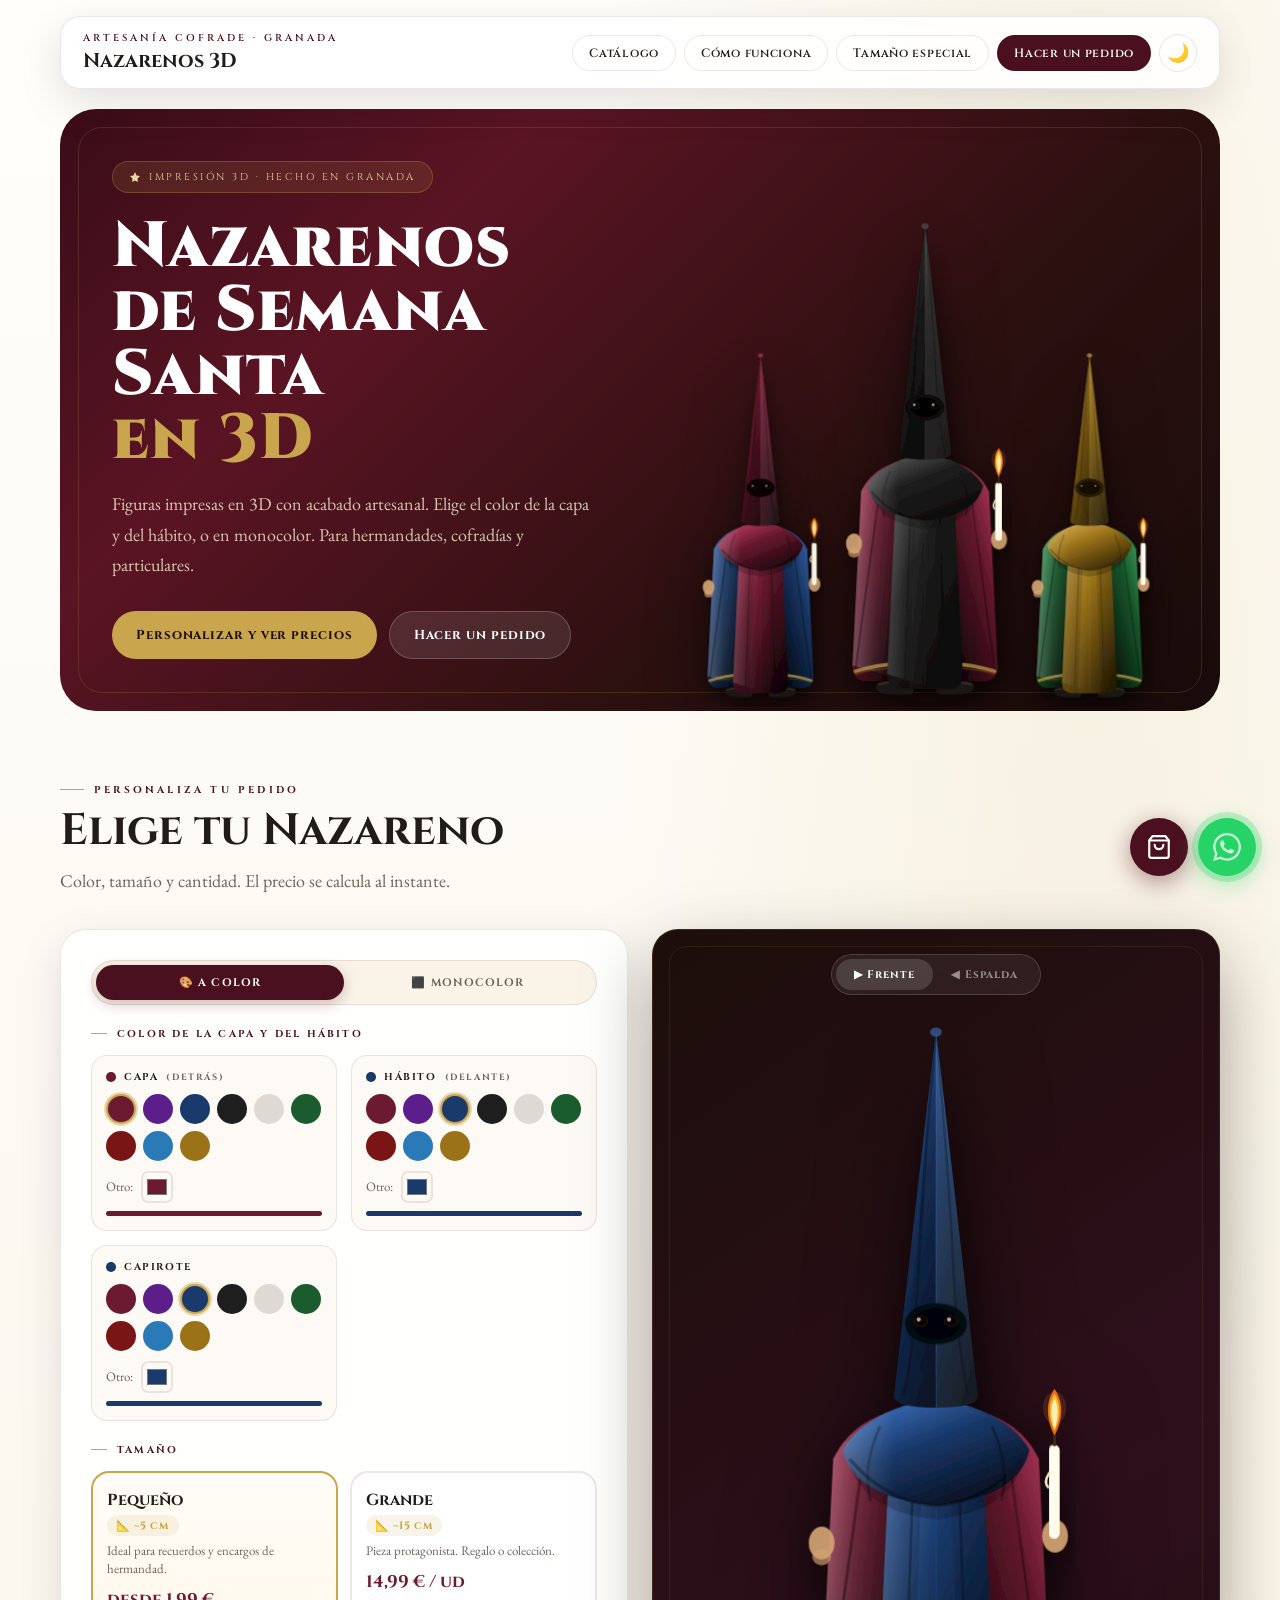
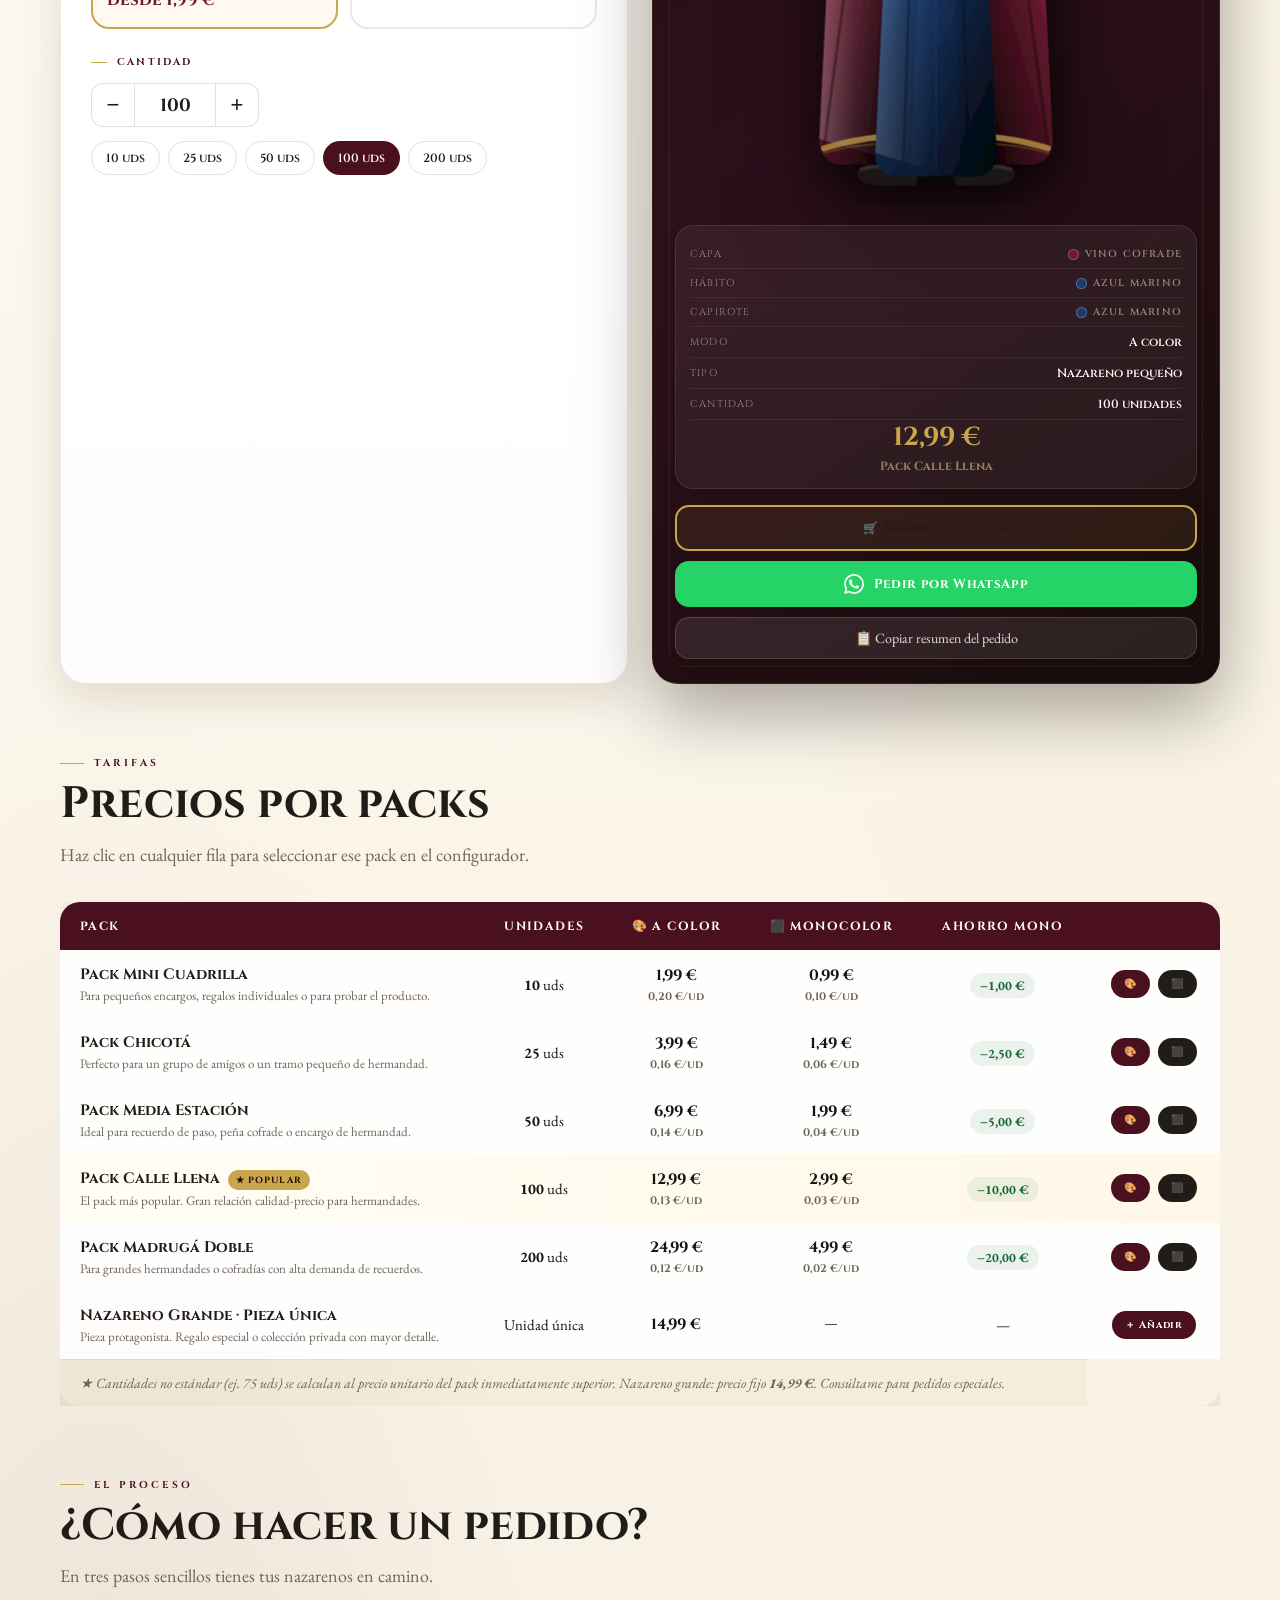
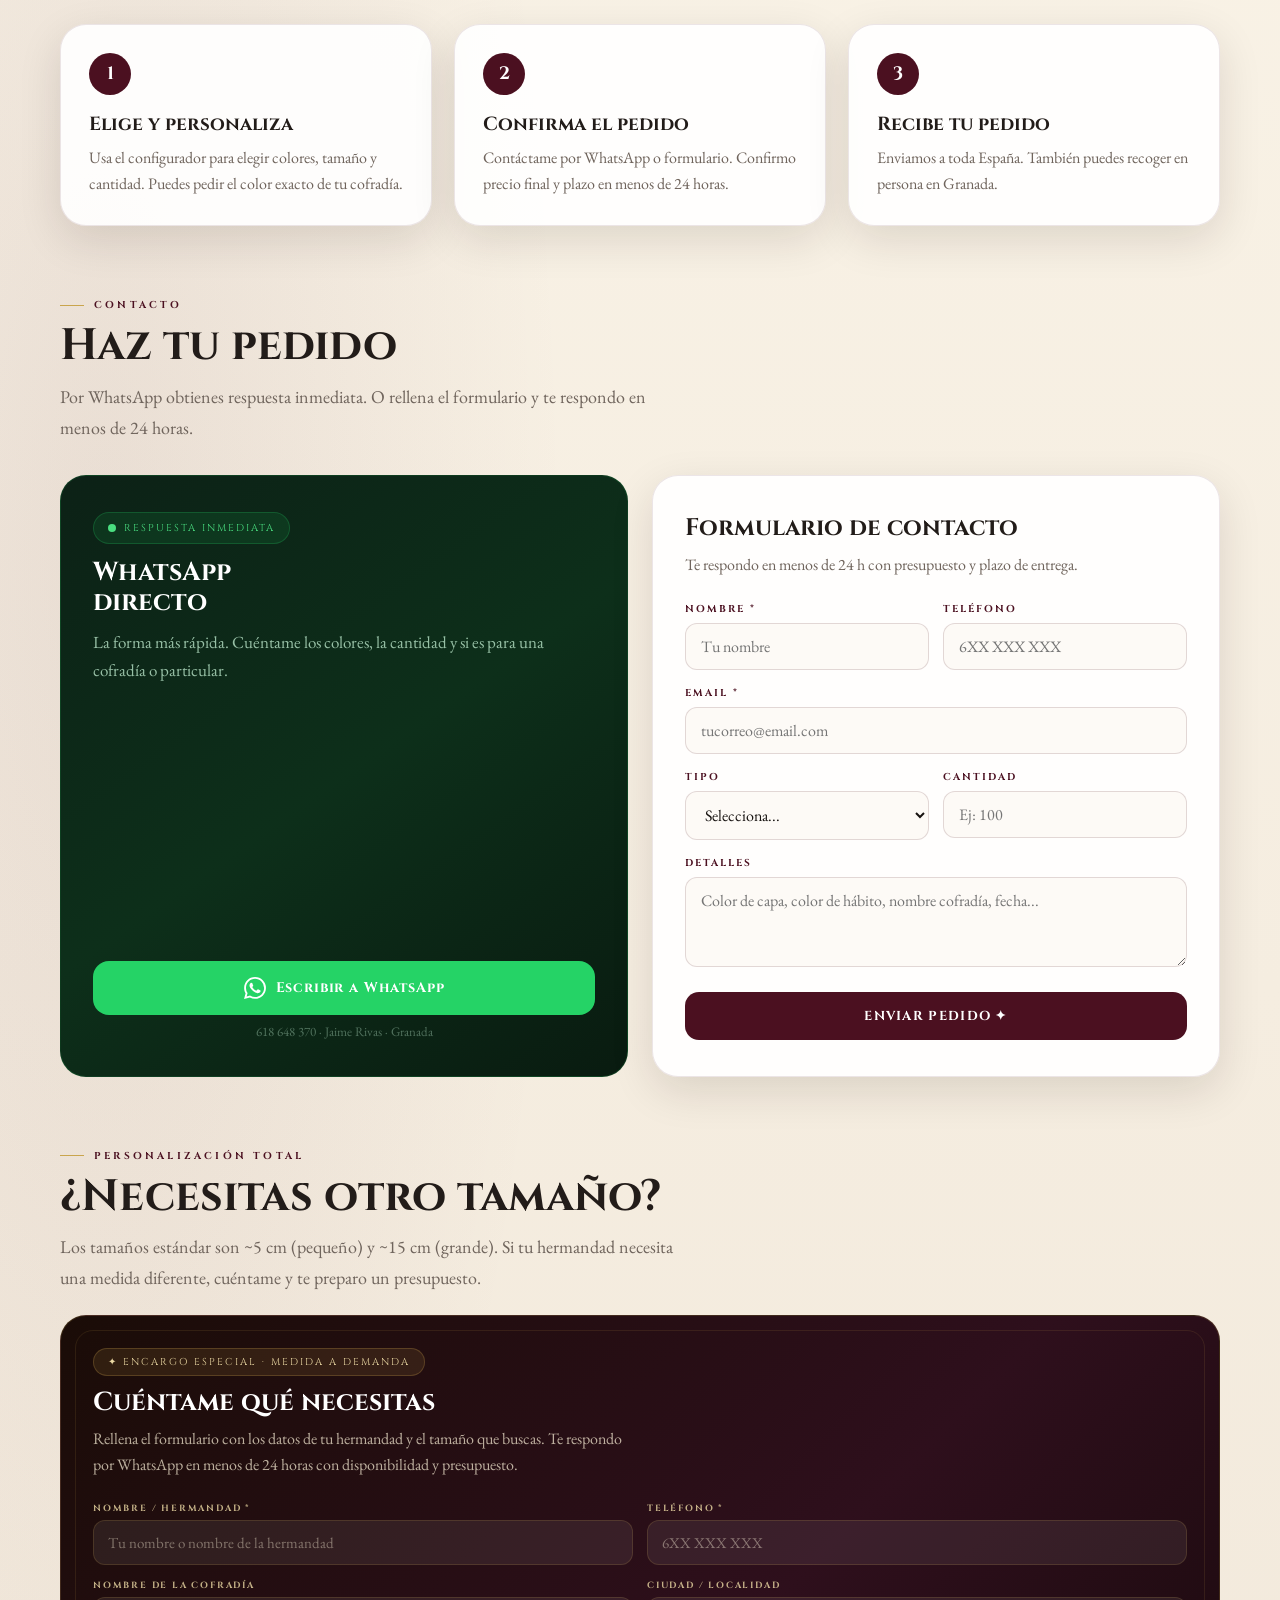
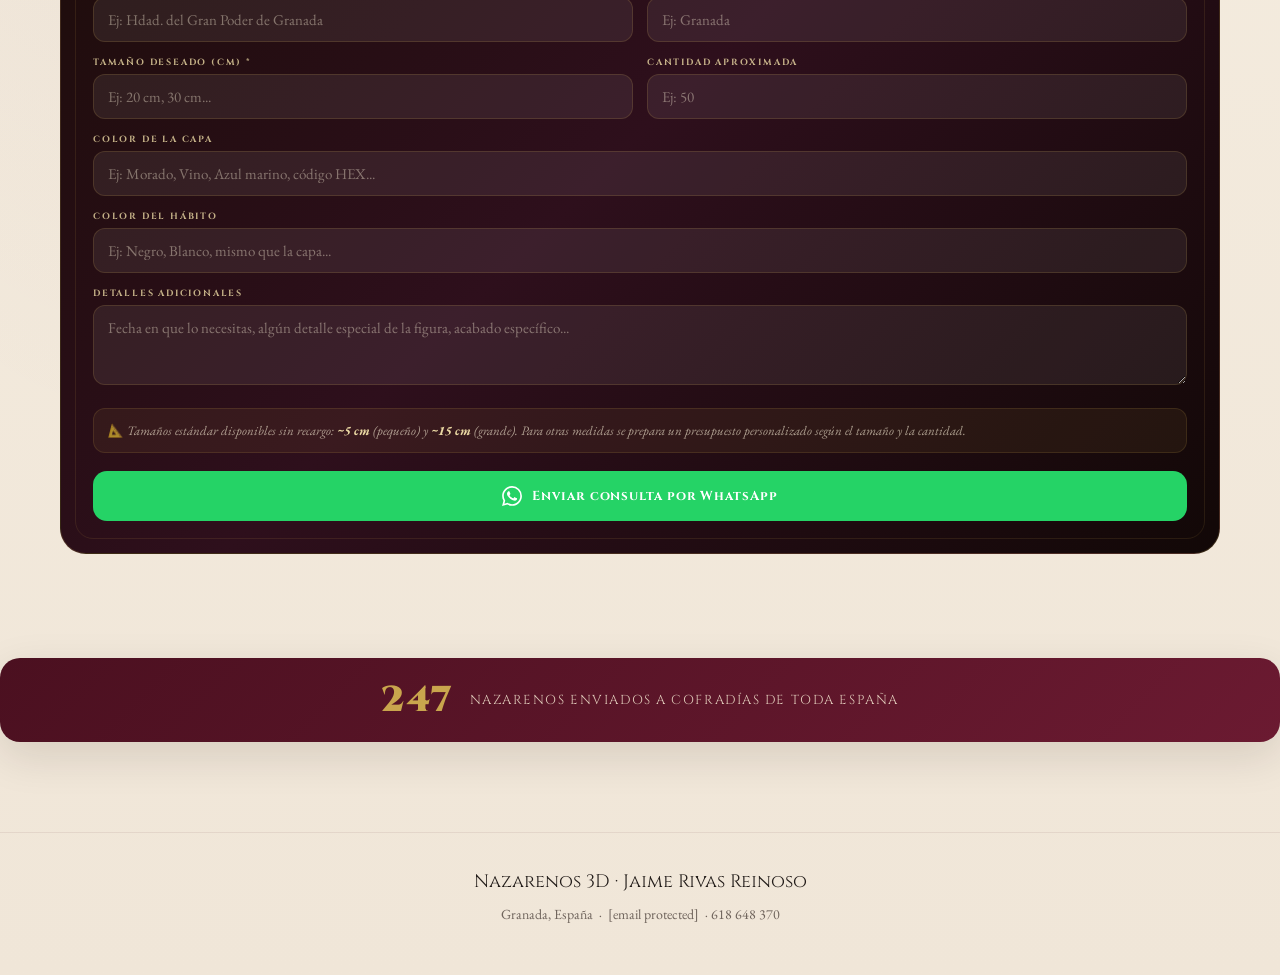
==== index.html @ 5ebbb526 "Add files via upload" ====
<!DOCTYPE html>
<html lang="es">
<head>
<meta charset="UTF-8">
<meta name="viewport" content="width=device-width, initial-scale=1.0">
<meta name="description" content="Nazarenos de Semana Santa en impresión 3D para cofradías y hermandades. Color personalizado de capa y hábito. Envío a toda España desde Granada.">
<meta name="keywords" content="nazarenos 3D, figuras semana santa, impresión 3D cofradías, hermandades Granada, penitentes 3D, recuerdos semana santa, nazarenos personalizados, cofradías Granada, figuras cofrades">
<meta name="author" content="Jaime Rivas Reinoso">
<meta property="og:title" content="Nazarenos 3D · Jaime Rivas · Granada">
<meta property="og:description" content="Figuras de nazarenos en impresión 3D para cofradías y hermandades. Color personalizado, envío a toda España.">
<meta property="og:type" content="website">
<title>Nazarenos 3D · Figuras Semana Santa · Jaime Rivas · Granada</title>
<!-- FAVICON inline SVG (nazareno) -->
<link rel="icon" type="image/svg+xml" href="data:image/svg+xml,%3Csvg xmlns='http://www.w3.org/2000/svg' viewBox='0 0 32 32'%3E%3Crect width='32' height='32' rx='8' fill='%234b1020'/%3E%3Cpath d='M16 2 Q19 7 20 11 L19 27 L13 27 L12 11 Q13 7 16 2Z' fill='%23c9a54d'/%3E%3Cellipse cx='16' cy='13' rx='3' ry='2' fill='%234b1020'/%3E%3C/svg%3E">
<link rel="preconnect" href="https://fonts.googleapis.com">
<link rel="preconnect" href="https://fonts.gstatic.com" crossorigin>
<link href="https://fonts.googleapis.com/css2?family=Cinzel:wght@400;600;700;900&family=EB+Garamond:ital,wght@0,400;0,500;0,600;1,400;1,600&display=swap" rel="stylesheet">
<style>
*,*::before,*::after{box-sizing:border-box;margin:0;padding:0;}
html{scroll-behavior:smooth;}
:root{
  --vino:#4b1020;--vino2:#6b1a31;
  --oro:#c9a54d;--oroS:#ead8a3;
  --crema:#faf4e8;--tinta:#171311;
  --grafito:#221c19;--gris:#6f645c;
  --borde:rgba(75,16,32,.1);
  --smd:0 14px 44px rgba(34,18,11,.12);
  --slg:0 24px 64px rgba(34,18,11,.2);
  --r:26px;
}
body{font-family:'EB Garamond',Georgia,serif;color:var(--tinta);
  background:radial-gradient(ellipse at 85% 8%,rgba(201,165,77,.12),transparent 32%),
  radial-gradient(ellipse at 8% 65%,rgba(75,16,32,.08),transparent 28%),
  linear-gradient(180deg,#fffefb 0%,#faf4e8 45%,#f0e6d8 100%);min-height:100vh;}
.page{width:min(1160px,calc(100vw - 32px));margin:0 auto;padding-bottom:80px;}

/* NAV */
.nav{position:sticky;top:14px;z-index:100;margin:16px 0 0;padding:14px 22px;
  background:rgba(255,255,255,.88);backdrop-filter:blur(18px);
  border:1px solid var(--borde);border-radius:20px;box-shadow:var(--smd);
  display:flex;align-items:center;justify-content:space-between;gap:16px;}
.nav-brand{display:flex;flex-direction:column;gap:2px;}
.nav-ey{font-family:'Cinzel',serif;font-size:10px;letter-spacing:.3em;text-transform:uppercase;color:var(--vino);font-weight:600;}
.nav-tit{font-family:'Cinzel',serif;font-size:20px;font-weight:700;color:var(--grafito);}
.nav-links{display:flex;gap:8px;flex-wrap:wrap;align-items:center;}
.nav-a{font-family:'Cinzel',serif;font-size:12px;font-weight:600;letter-spacing:.06em;text-decoration:none;padding:9px 16px;border-radius:999px;border:1px solid var(--borde);color:var(--grafito);transition:all .22s;}
.nav-a:hover{background:var(--crema);border-color:rgba(75,16,32,.22);}
.nav-a.pri{background:var(--vino);color:#fff;border-color:transparent;}
.nav-a.pri:hover{background:var(--vino2);transform:translateY(-1px);}

/* HERO */
.hero{margin-top:20px;border-radius:36px;overflow:hidden;position:relative;
  background:linear-gradient(135deg,#3a0c18 0%,#5a1423 28%,#2c1010 65%,#190c0a 100%);
  padding:52px 52px 0;display:grid;grid-template-columns:1.05fr .95fr;gap:32px;align-items:end;}
.hero::before{content:'';position:absolute;inset:18px;border:1px solid rgba(201,165,77,.18);border-radius:24px;pointer-events:none;z-index:0;}
.hero-copy{position:relative;z-index:2;padding-bottom:52px;}
.hero-pill{display:inline-flex;align-items:center;gap:8px;padding:8px 16px;border-radius:999px;background:rgba(201,165,77,.13);border:1px solid rgba(201,165,77,.28);color:var(--oroS);font-family:'Cinzel',serif;font-size:10px;letter-spacing:.25em;text-transform:uppercase;margin-bottom:22px;}
.hero-h1{font-family:'Cinzel',serif;font-size:clamp(36px,5.5vw,64px);font-weight:900;line-height:1.0;letter-spacing:.02em;color:#fff;margin-bottom:18px;}
.hero-h1 em{color:var(--oro);font-style:normal;display:block;}
.hero-p{font-size:18px;line-height:1.7;color:rgba(255,245,220,.78);max-width:480px;margin-bottom:30px;}
.hero-cta{display:flex;gap:12px;flex-wrap:wrap;}
.btn{display:inline-flex;align-items:center;gap:8px;padding:14px 24px;border-radius:999px;border:none;font-family:'Cinzel',serif;font-size:13px;font-weight:700;letter-spacing:.07em;text-decoration:none;cursor:pointer;transition:all .25s;}
.btn-gold{background:var(--oro);color:#1a0c07;}
.btn-gold:hover{background:#deba5e;transform:translateY(-2px);box-shadow:0 10px 28px rgba(201,165,77,.4);}
.btn-ghost{background:rgba(255,255,255,.1);color:#fff;border:1px solid rgba(255,255,255,.2);}
.btn-ghost:hover{background:rgba(255,255,255,.18);transform:translateY(-2px);}
.hero-art{position:relative;z-index:2;display:flex;align-items:flex-end;justify-content:center;gap:14px;padding:0 8px;}
.hnz{opacity:0;transform:translateY(50px);animation:nzRise .9s cubic-bezier(.22,1,.36,1) forwards;filter:drop-shadow(0 18px 30px rgba(0,0,0,.45));cursor:pointer;transition:filter .3s;}
.hnz:hover{filter:drop-shadow(0 24px 40px rgba(0,0,0,.65));}
.hnz:nth-child(1){width:27%;animation-delay:.28s;}
.hnz:nth-child(2){width:37%;animation-delay:.08s;}
.hnz:nth-child(3){width:27%;animation-delay:.44s;}
@keyframes nzRise{to{opacity:1;transform:translateY(0);}}
@keyframes nzFloat{0%,100%{transform:translateY(0);}50%{transform:translateY(-10px);}}
.hnz.floating{animation:nzFloat 3.2s ease-in-out infinite;}

/* SECCIONES */
.section{margin-top:72px;}
.sec-lbl{font-family:'Cinzel',serif;font-size:10px;letter-spacing:.32em;text-transform:uppercase;color:var(--vino);font-weight:700;margin-bottom:10px;display:flex;align-items:center;gap:10px;}
.sec-lbl::before{content:'';display:block;width:24px;height:1px;background:var(--oro);}
.sec-h2{font-family:'Cinzel',serif;font-size:clamp(26px,4vw,44px);font-weight:700;line-height:1.08;color:var(--grafito);margin-bottom:12px;}
.sec-p{font-size:18px;color:var(--gris);line-height:1.7;max-width:620px;}
.card{background:rgba(255,255,255,.9);border:1px solid var(--borde);border-radius:var(--r);box-shadow:var(--smd);padding:30px;}

/* CONFIGURADOR */
.cfg-grid{display:grid;grid-template-columns:1fr 1fr;gap:24px;margin-top:32px;}
.blk{margin-bottom:26px;}
.blk:last-child{margin-bottom:0;}
.blk-lbl{font-family:'Cinzel',serif;font-size:10px;letter-spacing:.22em;text-transform:uppercase;color:var(--vino);font-weight:700;margin-bottom:14px;display:flex;align-items:center;gap:10px;}
.blk-lbl::before{content:'';width:16px;height:1px;background:var(--oro);}

/* TOGGLE COLOR/MONO */
.mode-toggle{display:flex;gap:0;margin-bottom:22px;background:var(--crema);border:1px solid var(--borde);border-radius:999px;padding:4px;}
.mode-btn{flex:1;padding:10px 14px;border:none;border-radius:999px;cursor:pointer;font-family:'Cinzel',serif;font-size:11px;font-weight:700;letter-spacing:.1em;text-transform:uppercase;background:transparent;color:var(--gris);transition:all .22s;}
.mode-btn.on{background:var(--vino);color:#fff;box-shadow:0 4px 14px rgba(75,16,32,.25);}
.mode-btn.on.mono-btn{background:var(--grafito);}

/* ZONAS DE COLOR */
.dual-color{display:grid;grid-template-columns:1fr 1fr;gap:14px;margin-bottom:22px;}
.color-zone{border:1px solid var(--borde);border-radius:16px;padding:14px;background:#fdfaf6;}
.zone-title{font-family:'Cinzel',serif;font-size:10px;letter-spacing:.16em;text-transform:uppercase;font-weight:700;margin-bottom:10px;display:flex;align-items:center;gap:8px;color:var(--grafito);}
.zone-title .dot{width:10px;height:10px;border-radius:50%;flex-shrink:0;border:1px solid rgba(0,0,0,.15);}
.zone-swatch-row{display:flex;flex-wrap:wrap;gap:7px;margin-bottom:10px;}
.sw{width:30px;height:30px;border-radius:50%;cursor:pointer;border:2px solid transparent;outline:none;transition:all .2s;position:relative;flex-shrink:0;}
.sw:hover{transform:scale(1.18);}
.sw.on{border-color:var(--oro);box-shadow:0 0 0 2px rgba(201,165,77,.4);}
.sw-tip{display:none;position:absolute;bottom:calc(100% + 6px);left:50%;transform:translateX(-50%);background:var(--grafito);color:#fff;font-family:'Cinzel',serif;font-size:9px;white-space:nowrap;padding:4px 8px;border-radius:5px;pointer-events:none;z-index:20;}
.sw:hover .sw-tip{display:block;}
.zone-custom{display:flex;align-items:center;gap:8px;margin-top:4px;}
.zone-custom label{font-size:13px;color:var(--gris);}
.zone-custom input[type=color]{width:32px;height:32px;border:2px solid var(--borde);border-radius:7px;cursor:pointer;padding:2px;background:transparent;}
.color-strip{height:5px;border-radius:999px;margin-top:8px;transition:background .3s;}

/* MONO ZONE */
.mono-zone{border:1px solid var(--borde);border-radius:16px;padding:14px;background:#fdfaf6;margin-bottom:22px;}

/* SIZE / QTY */
.size-row{display:grid;grid-template-columns:1fr 1fr;gap:12px;}
.sz{padding:16px 14px;border-radius:18px;border:2px solid rgba(75,16,32,.1);background:#fff;cursor:pointer;transition:all .22s;text-align:left;}
.sz:hover{border-color:rgba(75,16,32,.25);transform:translateY(-2px);}
.sz.on{border-color:var(--oro);background:linear-gradient(180deg,#fffdf8,#fff8ed);}
.sz-name{font-family:'Cinzel',serif;font-size:16px;font-weight:700;color:var(--grafito);margin-bottom:2px;}
.sz-meds{margin-bottom:6px;}
.sz-meds span{
  display:inline-flex;align-items:center;gap:4px;
  font-family:'Cinzel',serif;font-size:11px;font-weight:700;
  color:var(--oro);background:rgba(201,165,77,.12);
  padding:3px 9px;border-radius:999px;letter-spacing:.06em;
}
.sz-sub{font-size:13px;color:var(--gris);line-height:1.4;margin-bottom:10px;}
.sz-price{font-family:'Cinzel',serif;font-size:17px;font-weight:700;color:var(--vino2);}

/* ENCARGO ESPECIAL */
.encargo-card{
  margin-top:22px;border-radius:var(--r);overflow:hidden;
  background:linear-gradient(135deg,#1a0c07 0%,#2e0f1c 50%,#120807 100%);
  border:1px solid rgba(201,165,77,.2);padding:32px;
  position:relative;
}
.encargo-card::before{
  content:'';position:absolute;inset:14px;
  border:1px solid rgba(201,165,77,.12);border-radius:18px;pointer-events:none;
}
.encargo-head{display:flex;align-items:flex-start;justify-content:space-between;gap:20px;margin-bottom:24px;position:relative;z-index:1;}
.encargo-copy{}
.encargo-pill{
  display:inline-flex;align-items:center;gap:7px;
  padding:6px 14px;border-radius:999px;margin-bottom:12px;
  background:rgba(201,165,77,.12);border:1px solid rgba(201,165,77,.25);
  color:var(--oroS);font-family:'Cinzel',serif;font-size:10px;letter-spacing:.2em;text-transform:uppercase;
}
.encargo-h3{font-family:'Cinzel',serif;font-size:26px;font-weight:700;color:#fff;line-height:1.15;margin-bottom:8px;}
.encargo-p{font-size:16px;color:rgba(255,245,220,.7);line-height:1.6;max-width:540px;}
.encargo-form{position:relative;z-index:1;display:grid;grid-template-columns:1fr 1fr;gap:14px;}
.encargo-form .fgrp{margin-bottom:0;}
.encargo-form .fgrp.full{grid-column:1/-1;}
.encargo-finput,.encargo-fsel,.encargo-ftxt{
  width:100%;padding:12px 14px;
  border:1px solid rgba(201,165,77,.18);border-radius:12px;
  font-family:'EB Garamond',serif;font-size:15px;color:#fff;
  background:rgba(255,255,255,.07);outline:none;transition:all .2s;
}
.encargo-finput::placeholder,.encargo-fsel::placeholder,.encargo-ftxt::placeholder{color:rgba(255,245,220,.4);}
.encargo-finput:focus,.encargo-fsel:focus,.encargo-ftxt:focus{
  border-color:rgba(201,165,77,.5);background:rgba(255,255,255,.1);
}
.encargo-fsel option{background:#1a0c07;color:#fff;}
.encargo-ftxt{resize:vertical;min-height:80px;}
.encargo-flbl{display:block;font-family:'Cinzel',serif;font-size:9px;letter-spacing:.2em;text-transform:uppercase;color:var(--oroS);font-weight:700;margin-bottom:6px;opacity:.8;}
.encargo-nota{
  grid-column:1/-1;margin-top:4px;
  padding:12px 14px;border-radius:12px;
  background:rgba(201,165,77,.08);border:1px solid rgba(201,165,77,.15);
  font-size:13px;color:rgba(255,245,220,.6);line-height:1.5;font-style:italic;
}
.btn-encargo-wa{
  grid-column:1/-1;display:flex;align-items:center;justify-content:center;gap:10px;
  padding:15px;border-radius:14px;background:#25D366;color:#fff;border:none;cursor:pointer;
  font-family:'Cinzel',serif;font-size:13px;font-weight:700;letter-spacing:.07em;
  transition:all .26s;margin-top:4px;
}
.btn-encargo-wa:hover{background:#1cb957;transform:translateY(-2px);box-shadow:0 12px 28px rgba(37,211,102,.35);}
body.dark .encargo-card{background:linear-gradient(135deg,#120807,#200d16,#0e0504);}

.qty-row{display:flex;align-items:center;margin-bottom:14px;}
.qbtn{width:44px;height:44px;border:1px solid rgba(75,16,32,.14);background:#fff;cursor:pointer;font-size:22px;color:var(--grafito);display:flex;align-items:center;justify-content:center;transition:all .18s;user-select:none;}
.qbtn:first-child{border-radius:12px 0 0 12px;}
.qbtn:last-child{border-radius:0 12px 12px 0;}
.qbtn:hover{background:var(--crema);color:var(--vino);}
.qty-num{height:44px;min-width:80px;padding:0 12px;border:1px solid rgba(75,16,32,.14);border-left:none;border-right:none;background:#fff;text-align:center;font-family:'Cinzel',serif;font-size:18px;font-weight:700;color:var(--grafito);display:flex;align-items:center;justify-content:center;}
.qty-presets{display:flex;flex-wrap:wrap;gap:8px;}
.qp{padding:8px 14px;border-radius:999px;border:1px solid rgba(75,16,32,.12);background:#fff;font-family:'Cinzel',serif;font-size:12px;font-weight:600;color:var(--grafito);cursor:pointer;transition:all .18s;}
.qp:hover{background:var(--crema);}
.qp.on{background:var(--vino);color:#fff;border-color:transparent;}

/* PREVIEW PANEL */
.cfg-prev{position:relative;border-radius:var(--r);overflow:hidden;
  background:linear-gradient(145deg,#1c0e0a,#2e0f1c,#160c0a);
  border:1px solid rgba(201,165,77,.15);box-shadow:0 28px 70px rgba(14,6,3,.35);
  display:flex;flex-direction:column;align-items:center;padding:24px 22px;gap:16px;}
.cfg-prev::before{content:'';position:absolute;inset:16px;border:1px solid rgba(201,165,77,.1);border-radius:18px;pointer-events:none;}
.view-toggle{position:relative;z-index:1;display:flex;gap:0;background:rgba(255,255,255,.07);border:1px solid rgba(255,255,255,.14);border-radius:999px;padding:4px;}
.view-btn{padding:8px 18px;border:none;border-radius:999px;cursor:pointer;font-family:'Cinzel',serif;font-size:11px;font-weight:700;letter-spacing:.1em;background:transparent;color:rgba(255,255,255,.5);transition:all .22s;}
.view-btn.on{background:rgba(255,255,255,.14);color:#fff;}
.prev-nz-wrap{position:relative;z-index:1;display:flex;justify-content:center;width:100%;}
#previewSvg{
  width:100%;
  filter:drop-shadow(0 22px 44px rgba(0,0,0,.6));
}
.prev-info{position:relative;z-index:1;width:100%;background:rgba(255,255,255,.06);border:1px solid rgba(255,255,255,.1);border-radius:18px;padding:14px;}
.prev-row{display:flex;justify-content:space-between;align-items:center;padding:7px 0;border-bottom:1px solid rgba(255,255,255,.07);}
.prev-row:last-child{border-bottom:none;}
.prev-row span{color:rgba(255,245,210,.5);text-transform:uppercase;font-size:10px;letter-spacing:.12em;font-family:'Cinzel',serif;}
.prev-row b{color:#fff;font-family:'Cinzel',serif;font-size:12px;font-weight:600;text-align:right;display:flex;align-items:center;gap:6px;}
.cdot{width:11px;height:11px;border-radius:50%;border:1px solid rgba(255,255,255,.25);flex-shrink:0;display:inline-block;}
.prev-price{font-family:'Cinzel',serif;font-size:26px;font-weight:700;color:var(--oro);text-align:center;}
.prev-price small{font-size:12px;color:rgba(234,216,163,.55);display:block;margin-top:3px;}
.prev-actions{position:relative;z-index:1;display:flex;flex-direction:column;gap:10px;width:100%;}
.btn-wa{display:flex;align-items:center;justify-content:center;gap:10px;padding:13px;border-radius:14px;background:#25D366;color:#fff;text-decoration:none;font-family:'Cinzel',serif;font-size:13px;font-weight:700;letter-spacing:.05em;transition:all .24s;}
.btn-wa:hover{background:#1cb957;transform:translateY(-2px);box-shadow:0 12px 30px rgba(37,211,102,.3);}
.btn-copy{padding:11px;border-radius:14px;border:none;cursor:pointer;background:rgba(255,255,255,.09);color:rgba(255,255,255,.85);border:1px solid rgba(255,255,255,.15);font-size:14px;transition:all .22s;font-family:'EB Garamond',serif;}
.btn-copy:hover{background:rgba(255,255,255,.16);}

/* TABLA DE PRECIOS */
.price-table-wrap{margin-top:32px;overflow-x:auto;}
.price-table{width:100%;border-collapse:separate;border-spacing:0;border-radius:20px;overflow:hidden;box-shadow:var(--smd);}
.price-table thead tr{background:var(--vino);}
.price-table thead th{font-family:'Cinzel',serif;font-size:12px;font-weight:700;letter-spacing:.12em;text-transform:uppercase;color:#fff;padding:16px 20px;text-align:left;}
.price-table thead th:not(:first-child){text-align:center;}
.price-table tbody tr{background:rgba(255,255,255,.92);border-bottom:1px solid rgba(75,16,32,.07);transition:background .18s;}
.price-table tbody tr:hover{background:#fffdf8;}
.price-table tbody tr.popular{background:linear-gradient(90deg,#fffdf5,#fff8e8);}
.price-table tbody tr:last-child{border-bottom:none;}
.price-table td{padding:14px 20px;font-size:15px;color:var(--tinta);vertical-align:middle;}
.price-table td:not(:first-child){text-align:center;}
.td-name{font-family:'Cinzel',serif;font-weight:700;font-size:15px;color:var(--grafito);}
.td-qty{font-size:13px;color:var(--gris);margin-top:2px;}
.td-price{font-family:'Cinzel',serif;font-size:20px;font-weight:700;color:var(--grafito);}
.td-mono{font-family:'Cinzel',serif;font-size:20px;font-weight:700;color:var(--vino2);}
.td-save{font-size:13px;color:#166534;background:rgba(22,101,52,.08);border-radius:999px;padding:4px 10px;white-space:nowrap;font-weight:700;}
.popular-badge{display:inline-flex;align-items:center;gap:5px;font-family:'Cinzel',serif;font-size:9px;font-weight:700;letter-spacing:.12em;text-transform:uppercase;background:var(--oro);color:#1a0c07;padding:4px 8px;border-radius:999px;margin-left:8px;vertical-align:middle;}
.price-table tfoot td{background:rgba(201,165,77,.08);font-size:14px;color:var(--gris);padding:14px 20px;font-style:italic;border-top:1px solid rgba(201,165,77,.2);}
.btn-tadd{border:none;cursor:pointer;padding:7px 13px;border-radius:999px;background:var(--vino);color:#fff;font-family:'Cinzel',serif;font-size:10px;font-weight:700;letter-spacing:.08em;transition:all .2s;display:inline-flex;align-items:center;gap:5px;white-space:nowrap;}
.btn-tadd:hover{background:var(--vino2);transform:scale(1.06);}
.btn-tadd.ok{background:#166534;}
.btn-tadd.mono{background:var(--grafito);margin-left:5px;}
.btn-tadd.mono:hover{background:#111;}
.td-add{white-space:nowrap;}

/* mantener pack click highlight */
.price-table tbody tr{cursor:pointer;}
.price-table tbody tr.on td:first-child{border-left:3px solid var(--oro);}

/* PACKS (ocultos, solo se usan en JS para datos) */
.packs-grid{display:grid;grid-template-columns:repeat(3,1fr);gap:20px;margin-top:32px;}
.pack{background:rgba(255,255,255,.9);border:1px solid var(--borde);border-radius:var(--r);padding:24px;box-shadow:var(--smd);cursor:pointer;transition:all .26s;position:relative;overflow:hidden;}
.pack::after{content:'';position:absolute;top:-48px;right:-48px;width:130px;height:130px;border-radius:50%;background:radial-gradient(circle,rgba(201,165,77,.14),transparent 70%);pointer-events:none;}
.pack:hover{transform:translateY(-6px);box-shadow:var(--slg);}
.pack.on{border-color:var(--oro);box-shadow:0 0 0 2px rgba(201,165,77,.3),var(--slg);}
.pack-badge{display:inline-flex;align-items:center;padding:5px 11px;border-radius:999px;margin-bottom:12px;font-family:'Cinzel',serif;font-size:10px;font-weight:700;letter-spacing:.1em;text-transform:uppercase;background:rgba(75,16,32,.1);color:var(--vino2);}
.pack-badge.g{background:rgba(201,165,77,.18);color:#7a5a0d;}
.pack-name{font-family:'Cinzel',serif;font-size:18px;font-weight:700;color:var(--grafito);margin-bottom:4px;}
.pack-qty{font-size:14px;color:var(--gris);margin-bottom:10px;}
.pack-desc{font-size:14px;color:var(--gris);line-height:1.6;margin-bottom:16px;}
.pack-price{font-family:'Cinzel',serif;font-size:30px;font-weight:700;color:var(--grafito);}
.pack-mono-price{font-size:13px;color:var(--gris);margin-top:6px;}
.pack-mono-price strong{color:var(--grafito);}
.packs-note{margin-top:18px;padding:16px 20px;border-radius:16px;background:rgba(201,165,77,.08);border:1px solid rgba(201,165,77,.2);font-size:15px;color:var(--gris);line-height:1.6;font-style:italic;}

/* STEPS */
.steps-grid{display:grid;grid-template-columns:repeat(3,1fr);gap:22px;margin-top:32px;}
.step{background:rgba(255,255,255,.9);border:1px solid var(--borde);border-radius:var(--r);padding:28px;box-shadow:var(--smd);}
.step-num{width:42px;height:42px;border-radius:50%;background:var(--vino);color:#fff;font-family:'Cinzel',serif;font-size:18px;font-weight:700;display:flex;align-items:center;justify-content:center;margin-bottom:16px;}
.step-tit{font-family:'Cinzel',serif;font-size:19px;font-weight:700;color:var(--grafito);margin-bottom:8px;}
.step-p{font-size:16px;color:var(--gris);line-height:1.65;}

/* PEDIDO */
.ped-grid{display:grid;grid-template-columns:1fr 1fr;gap:24px;margin-top:32px;}
.wa-card{border-radius:var(--r);overflow:hidden;background:linear-gradient(145deg,#0c2116,#0d2f1a,#091b10);border:1px solid rgba(37,211,102,.15);padding:36px 32px;display:flex;flex-direction:column;justify-content:space-between;gap:26px;min-height:360px;}
.wa-pill{display:inline-flex;align-items:center;gap:8px;padding:8px 14px;border-radius:999px;background:rgba(37,211,102,.1);border:1px solid rgba(37,211,102,.22);color:#4ade80;font-family:'Cinzel',serif;font-size:10px;letter-spacing:.2em;text-transform:uppercase;margin-bottom:14px;}
.wa-h3{font-family:'Cinzel',serif;font-size:26px;font-weight:700;color:#fff;line-height:1.15;margin-bottom:10px;}
.wa-p{font-size:17px;color:rgba(210,255,225,.7);line-height:1.65;}
.btn-wa-big{display:flex;align-items:center;justify-content:center;gap:10px;width:100%;padding:16px 24px;border-radius:16px;background:#25D366;color:#fff;text-decoration:none;font-family:'Cinzel',serif;font-size:14px;font-weight:700;letter-spacing:.06em;transition:all .26s;}
.btn-wa-big:hover{background:#1cb957;transform:translateY(-3px);box-shadow:0 14px 36px rgba(37,211,102,.35);}
.wa-foot{text-align:center;color:rgba(210,255,225,.35);font-size:13px;margin-top:8px;}
.form-card{background:rgba(255,255,255,.93);border:1px solid var(--borde);border-radius:var(--r);padding:36px 32px;box-shadow:var(--smd);}
.form-h3{font-family:'Cinzel',serif;font-size:24px;font-weight:700;color:var(--grafito);margin-bottom:8px;}
.form-sub{font-size:16px;color:var(--gris);margin-bottom:24px;line-height:1.6;}
.fgrp{margin-bottom:16px;}
.flbl{display:block;font-family:'Cinzel',serif;font-size:10px;letter-spacing:.2em;text-transform:uppercase;color:var(--vino);font-weight:700;margin-bottom:7px;}
.finput,.fsel,.ftxt{width:100%;padding:12px 15px;border:1px solid rgba(75,16,32,.15);border-radius:12px;font-family:'EB Garamond',serif;font-size:16px;color:var(--tinta);background:#fdfaf6;outline:none;transition:all .2s;}
.finput:focus,.fsel:focus,.ftxt:focus{border-color:var(--vino);background:#fff;box-shadow:0 0 0 3px rgba(75,16,32,.1);}
.ftxt{resize:vertical;min-height:90px;}
.frow{display:grid;grid-template-columns:1fr 1fr;gap:14px;}
.btn-sub{width:100%;padding:15px;border-radius:14px;border:none;background:var(--vino);color:#fff;cursor:pointer;font-family:'Cinzel',serif;font-size:13px;font-weight:700;letter-spacing:.1em;text-transform:uppercase;transition:all .26s;margin-top:4px;}
.btn-sub:hover{background:var(--vino2);transform:translateY(-2px);box-shadow:0 10px 28px rgba(75,16,32,.35);}
.btn-sub:disabled{opacity:.6;cursor:not-allowed;transform:none;}
.form-ok{display:none;text-align:center;padding:22px;margin-top:16px;border-radius:16px;background:rgba(37,211,102,.07);border:1px solid rgba(37,211,102,.2);}
.form-ok.show{display:block;}
.form-ok strong{display:block;font-size:18px;margin-bottom:6px;color:#166534;}
.form-ok p{font-size:15px;color:#166534;line-height:1.55;}

/* WA FLOTANTE */
.wa-float{position:fixed;bottom:24px;right:24px;z-index:200;width:58px;height:58px;border-radius:50%;background:#25D366;color:#fff;border:none;cursor:pointer;display:flex;align-items:center;justify-content:center;box-shadow:0 6px 24px rgba(37,211,102,.45);transition:all .25s;text-decoration:none;}
.wa-float:hover{transform:scale(1.1) translateY(-3px);box-shadow:0 12px 32px rgba(37,211,102,.55);}
.wa-pulse{position:absolute;inset:-6px;border-radius:50%;background:rgba(37,211,102,.25);animation:pulse 2s ease-in-out infinite;}
@keyframes pulse{0%,100%{transform:scale(1);opacity:.6;}50%{transform:scale(1.18);opacity:0;}}

/* ANIMACIÓN NAZARENO VOLADOR */
.fly-nz{
  position:fixed;z-index:9999;pointer-events:none;
  width:44px;opacity:1;
  filter:drop-shadow(0 4px 12px rgba(0,0,0,.4));
  transition:none;
}
@keyframes flyToCart{
  0%  {transform:scale(1) rotate(0deg);   opacity:1;}
  60% {transform:scale(.7) rotate(-15deg);opacity:.9;}
  100%{transform:scale(.2) rotate(-30deg);opacity:0;}
}

/* HOVER PREVIEW EN SWATCHES */
.sw-preview{
  position:fixed;z-index:500;pointer-events:none;
  width:72px;opacity:0;transform:scale(.7);
  transition:opacity .18s,transform .18s;
  filter:drop-shadow(0 8px 18px rgba(0,0,0,.5));
}
.sw-preview.show{opacity:1;transform:scale(1);}

/* PRECIO POR UNIDAD EN TABLA */
.td-pu{font-size:11px;color:var(--gris);margin-top:3px;}

/* CONTADOR NAZARENOS */
.counter-bar{
  margin-top:24px;
  padding:18px 28px;border-radius:20px;
  background:linear-gradient(135deg,var(--vino),var(--vino2));
  display:flex;align-items:center;justify-content:center;gap:16px;
  box-shadow:var(--smd);
}
.counter-num{
  font-family:'Cinzel',serif;font-size:36px;font-weight:900;color:var(--oro);
  letter-spacing:.04em;
}
.counter-txt{font-family:'Cinzel',serif;font-size:13px;color:rgba(255,245,220,.8);letter-spacing:.12em;text-transform:uppercase;}

/* POPUP DATOS CLIENTE */
.popup-overlay{
  position:fixed;inset:0;z-index:500;
  background:rgba(23,13,11,.55);backdrop-filter:blur(4px);
  display:none;align-items:center;justify-content:center;padding:20px;
}
.popup-overlay.open{display:flex;}
.popup-box{
  background:#fff;border-radius:28px;padding:32px;
  width:min(440px,100%);box-shadow:0 32px 80px rgba(0,0,0,.28);
  animation:popIn .3s cubic-bezier(.22,1,.36,1);
}
@keyframes popIn{from{transform:scale(.88);opacity:0;}to{transform:scale(1);opacity:1;}}
.popup-title{font-family:'Cinzel',serif;font-size:22px;font-weight:700;color:var(--grafito);margin-bottom:6px;}
.popup-sub{font-size:15px;color:var(--gris);margin-bottom:22px;line-height:1.5;}
.popup-fgrp{margin-bottom:14px;}
.popup-lbl{display:block;font-family:'Cinzel',serif;font-size:10px;letter-spacing:.2em;text-transform:uppercase;color:var(--vino);font-weight:700;margin-bottom:6px;}
.popup-input{width:100%;padding:12px 14px;border:1px solid rgba(75,16,32,.15);border-radius:12px;font-family:'EB Garamond',serif;font-size:16px;color:var(--tinta);background:#fdfaf6;outline:none;transition:all .2s;}
.popup-input:focus{border-color:var(--vino);background:#fff;box-shadow:0 0 0 3px rgba(75,16,32,.1);}
.popup-btns{display:flex;gap:10px;margin-top:6px;}
.popup-send-wa{flex:1;display:flex;align-items:center;justify-content:center;gap:8px;padding:13px;border-radius:14px;background:#25D366;color:#fff;border:none;cursor:pointer;font-family:'Cinzel',serif;font-size:12px;font-weight:700;letter-spacing:.06em;transition:all .22s;}
.popup-send-wa:hover{background:#1cb957;transform:translateY(-1px);}
.popup-send-email{flex:1;display:flex;align-items:center;justify-content:center;gap:8px;padding:13px;border-radius:14px;background:var(--vino);color:#fff;border:none;cursor:pointer;font-family:'Cinzel',serif;font-size:12px;font-weight:700;letter-spacing:.06em;transition:all .22s;}
.popup-send-email:hover{background:var(--vino2);transform:translateY(-1px);}
.popup-cancel{width:100%;margin-top:8px;background:none;border:none;cursor:pointer;font-size:13px;color:var(--gris);font-family:'EB Garamond',serif;text-decoration:underline;padding:4px;}
.popup-cancel:hover{color:var(--vino);}
.popup-preview{display:flex;gap:10px;flex-wrap:wrap;margin-bottom:18px;}
.popup-item-chip{display:flex;align-items:center;gap:7px;padding:6px 12px;border-radius:999px;background:var(--crema);border:1px solid var(--borde);font-size:13px;color:var(--grafito);}
.popup-item-dot{width:12px;height:12px;border-radius:50%;border:1px solid rgba(0,0,0,.15);flex-shrink:0;}

/* CESTA FLOTANTE */
.cart-float{position:fixed;bottom:24px;right:92px;z-index:200;width:58px;height:58px;border-radius:50%;background:var(--vino);color:#fff;border:none;cursor:pointer;display:flex;align-items:center;justify-content:center;box-shadow:0 6px 24px rgba(75,16,32,.45);transition:all .25s;}
.cart-float:hover{transform:scale(1.1) translateY(-3px);box-shadow:0 12px 32px rgba(75,16,32,.55);}
.cart-badge{position:absolute;top:-4px;right:-4px;min-width:20px;height:20px;border-radius:999px;background:var(--oro);color:#1a0c07;font-family:'Cinzel',serif;font-size:10px;font-weight:900;display:flex;align-items:center;justify-content:center;padding:0 5px;border:2px solid #fff;display:none;}
.cart-badge.show{display:flex;}

/* PANEL CESTA */
.cart-panel{
  position:fixed;bottom:96px;right:24px;z-index:300;
  width:min(420px, calc(100vw - 32px));
  background:rgba(255,255,255,.97);backdrop-filter:blur(20px);
  border:1px solid var(--borde);border-radius:28px;
  box-shadow:0 24px 64px rgba(34,18,11,.22);
  display:none;flex-direction:column;
  max-height:calc(100vh - 120px);overflow:hidden;
}
.cart-panel.open{display:flex;}
.cart-head{
  display:flex;align-items:center;justify-content:space-between;
  padding:20px 22px 16px;border-bottom:1px solid var(--borde);flex-shrink:0;
}
.cart-head-title{font-family:'Cinzel',serif;font-size:16px;font-weight:700;color:var(--grafito);display:flex;align-items:center;gap:10px;}
.cart-head-title svg{color:var(--vino);}
.cart-close{width:32px;height:32px;border-radius:50%;border:1px solid var(--borde);background:#fff;cursor:pointer;display:flex;align-items:center;justify-content:center;font-size:16px;color:var(--gris);transition:all .18s;}
.cart-close:hover{background:var(--crema);color:var(--tinta);}
.cart-empty{padding:32px 22px;text-align:center;color:var(--gris);font-size:16px;font-style:italic;}
.cart-items{overflow-y:auto;padding:12px 22px;flex:1;}
.cart-item{
  display:grid;grid-template-columns:48px 1fr auto;gap:12px;align-items:center;
  padding:12px 0;border-bottom:1px solid rgba(75,16,32,.07);
}
.cart-item:last-child{border-bottom:none;}
.cart-item-svg{width:48px;height:48px;flex-shrink:0;filter:drop-shadow(0 4px 8px rgba(0,0,0,.2));}
.cart-item-info{}
.cart-item-name{font-family:'Cinzel',serif;font-size:13px;font-weight:700;color:var(--grafito);margin-bottom:3px;}
.cart-item-detail{font-size:12px;color:var(--gris);line-height:1.5;}
.cart-item-colors{display:flex;gap:5px;margin-top:5px;align-items:center;}
.cart-item-dot{width:14px;height:14px;border-radius:50%;border:1px solid rgba(0,0,0,.15);flex-shrink:0;}
.cart-item-right{display:flex;flex-direction:column;align-items:flex-end;gap:6px;}
.cart-item-price{font-family:'Cinzel',serif;font-size:15px;font-weight:700;color:var(--grafito);white-space:nowrap;}
.cart-item-del{width:26px;height:26px;border-radius:50%;border:1px solid rgba(75,16,32,.14);background:#fff;cursor:pointer;display:flex;align-items:center;justify-content:center;font-size:13px;color:var(--gris);transition:all .18s;}
.cart-item-del:hover{background:#fee2e2;color:#b91c1c;border-color:#fca5a5;}
.cart-footer{padding:16px 22px;border-top:1px solid var(--borde);flex-shrink:0;background:#fffaf2;border-radius:0 0 28px 28px;}
.cart-total-row{display:flex;justify-content:space-between;align-items:center;margin-bottom:14px;}
.cart-total-label{font-family:'Cinzel',serif;font-size:12px;letter-spacing:.15em;text-transform:uppercase;color:var(--gris);}
.cart-total-price{font-family:'Cinzel',serif;font-size:24px;font-weight:700;color:var(--grafito);}
.cart-actions{display:flex;flex-direction:column;gap:8px;}
.cart-btn-wa{display:flex;align-items:center;justify-content:center;gap:8px;padding:13px;border-radius:14px;background:#25D366;color:#fff;text-decoration:none;font-family:'Cinzel',serif;font-size:12px;font-weight:700;letter-spacing:.06em;transition:all .24s;border:none;cursor:pointer;width:100%;}
.cart-btn-wa:hover{background:#1cb957;transform:translateY(-1px);}
.cart-btn-email{display:flex;align-items:center;justify-content:center;gap:8px;padding:11px;border-radius:14px;background:var(--vino);color:#fff;text-decoration:none;font-family:'Cinzel',serif;font-size:12px;font-weight:700;letter-spacing:.06em;transition:all .24s;border:none;cursor:pointer;width:100%;}
.cart-btn-email:hover{background:var(--vino2);transform:translateY(-1px);}
.cart-btn-clear{background:none;border:none;cursor:pointer;font-size:12px;color:var(--gris);text-align:center;padding:6px;width:100%;font-family:'EB Garamond',serif;text-decoration:underline;}
.cart-btn-clear:hover{color:var(--vino);}

/* BOTÓN AÑADIR A CESTA en preview */
.btn-add-cart{
  display:flex;align-items:center;justify-content:center;gap:8px;
  padding:13px;border-radius:14px;border:2px solid var(--oro);
  background:rgba(201,165,77,.1);color:var(--grafito);
  font-family:'Cinzel',serif;font-size:12px;font-weight:700;letter-spacing:.06em;
  cursor:pointer;transition:all .24s;width:100%;
}
.btn-add-cart:hover{background:var(--oro);color:#1a0c07;transform:translateY(-1px);}
.btn-add-cart.added{background:var(--oro);color:#1a0c07;}

/* FOOTER */
footer{margin-top:90px;padding:36px 0 48px;border-top:1px solid rgba(75,16,32,.08);text-align:center;}
.foot-brand{font-family:'Cinzel',serif;font-size:18px;color:var(--grafito);margin-bottom:8px;}
.foot-sub{font-size:14px;color:var(--gris);line-height:1.8;}
.foot-sub a{color:var(--gris);text-decoration:none;}
.foot-sub a:hover{color:var(--vino);}

/* REVEAL */
.wr{opacity:0;transform:translateY(28px);transition:opacity .7s ease,transform .7s cubic-bezier(.22,1,.36,1);}
.wr.show{opacity:1;transform:translateY(0);}

/* ═══════════════════════════════
   MODO OSCURO
   ═══════════════════════════════ */
body.dark{
  --crema:#1a1210;--tinta:#f0e8dc;--grafito:#f5efe6;
  --gris:#a09080;--borde:rgba(201,165,77,.15);
  --smd:0 14px 44px rgba(0,0,0,.4);--slg:0 24px 64px rgba(0,0,0,.55);
  background:
    radial-gradient(ellipse at 85% 8%,rgba(201,165,77,.08),transparent 32%),
    radial-gradient(ellipse at 8% 65%,rgba(75,16,32,.15),transparent 28%),
    linear-gradient(180deg,#120a07 0%,#1a0e0a 45%,#150b08 100%);
}
body.dark .nav{background:rgba(20,10,7,.88);border-color:rgba(201,165,77,.12);}
body.dark .card{background:rgba(255,255,255,.05);border-color:rgba(201,165,77,.12);}
body.dark .color-zone,.dark .mono-zone{background:#1e1410;border-color:rgba(201,165,77,.12);}
body.dark .sz{background:#1e1410;border-color:rgba(201,165,77,.1);}
body.dark .sz.on{background:linear-gradient(180deg,#2a1c12,#1e1410);}
body.dark .qty-num,.dark .qbtn{background:#1e1410;border-color:rgba(201,165,77,.12);color:var(--tinta);}
body.dark .qp{background:#1e1410;border-color:rgba(201,165,77,.1);color:var(--tinta);}
body.dark .qp.on{background:var(--vino);color:#fff;}
body.dark .mode-toggle{background:#1e1410;}
body.dark .mode-btn{color:var(--gris);}
body.dark .step{background:rgba(255,255,255,.05);border-color:rgba(201,165,77,.1);}
body.dark .form-card{background:rgba(20,10,7,.9);border-color:rgba(201,165,77,.12);}
body.dark .finput,.dark .fsel,.dark .ftxt{background:#1a0e0a;border-color:rgba(201,165,77,.14);color:var(--tinta);}
body.dark .finput:focus,.dark .fsel:focus,.dark .ftxt:focus{background:#22120c;}
body.dark .price-table tbody tr{background:rgba(255,255,255,.04);}
body.dark .price-table tbody tr:hover{background:rgba(201,165,77,.06);}
body.dark .price-table tbody tr.popular{background:linear-gradient(90deg,rgba(201,165,77,.07),rgba(201,165,77,.03));}
body.dark .price-table thead tr{background:var(--vino);}
body.dark .price-table tfoot td{background:rgba(201,165,77,.06);}
body.dark .pack{background:rgba(255,255,255,.05);border-color:rgba(201,165,77,.1);}
body.dark .cart-panel{background:rgba(20,10,7,.97);border-color:rgba(201,165,77,.15);}
body.dark .cart-footer{background:#1a0e0a;}
body.dark .cart-item{border-color:rgba(201,165,77,.08);}
body.dark .cart-item-del{background:#1e1410;border-color:rgba(201,165,77,.1);color:var(--gris);}
body.dark .popup-box{background:#1e1208;}
body.dark .popup-input{background:#150d07;border-color:rgba(201,165,77,.15);color:var(--tinta);}
body.dark .packs-note{background:rgba(201,165,77,.06);border-color:rgba(201,165,77,.15);}
body.dark footer{border-color:rgba(201,165,77,.1);}
body.dark .counter-bar{background:linear-gradient(135deg,#2a0c14,#3d1020);}

/* botón modo oscuro */
.dark-btn{
  width:38px;height:38px;border-radius:50%;border:1px solid var(--borde);
  background:transparent;cursor:pointer;font-size:18px;
  display:flex;align-items:center;justify-content:center;
  transition:all .22s;color:var(--grafito);flex-shrink:0;
}
.dark-btn:hover{background:var(--crema);transform:rotate(20deg);}
body.dark .dark-btn{border-color:rgba(201,165,77,.2);color:var(--oro);}
body.dark .dark-btn:hover{background:rgba(201,165,77,.1);}

/* ═══════════════════════════════
   FLIP 3D FRENTE/ESPALDA
   ═══════════════════════════════ */
.prev-nz-wrap{
  position:relative;z-index:1;display:flex;justify-content:center;width:100%;
  perspective:600px;
}
.flip-stage{
  width:72%;max-width:280px;
  transform-style:preserve-3d;
  transition:transform .55s cubic-bezier(.4,0,.2,1);
}
.flip-stage.flipping-to-back{ animation:flipToBack .55s cubic-bezier(.4,0,.2,1) forwards; }
.flip-stage.flipping-to-front{ animation:flipToFront .55s cubic-bezier(.4,0,.2,1) forwards; }
@keyframes flipToBack{
  0%  {transform:rotateY(0deg)   scaleX(1);}
  50% {transform:rotateY(90deg)  scaleX(.05);}
  100%{transform:rotateY(0deg)   scaleX(1);}
}
@keyframes flipToFront{
  0%  {transform:rotateY(0deg)   scaleX(1);}
  50% {transform:rotateY(-90deg) scaleX(.05);}
  100%{transform:rotateY(0deg)   scaleX(1);}
}
#previewSvg{
  width:100%;
  filter:drop-shadow(0 22px 44px rgba(0,0,0,.6));
}
#previewSvg:hover{transform:translateY(-8px) scale(1.04);transition:transform .3s;}


/* Tablet (hasta 960px) */
@media(max-width:960px){
  .hero{grid-template-columns:1fr;padding:36px 28px 0;}
  .cfg-grid{grid-template-columns:1fr;}
  .ped-grid{grid-template-columns:1fr;}
  .packs-grid{grid-template-columns:repeat(2,1fr);}
  .steps-grid{grid-template-columns:1fr 1fr;}
  .cfg-prev{min-height:auto;}
  #previewSvg{width:60%;max-width:240px;}
  /* tabla scroll horizontal en tablet */
  .price-table-wrap{overflow-x:auto;-webkit-overflow-scrolling:touch;}
  .price-table{min-width:560px;}
}

/* Móvil grande (hasta 640px) */
@media(max-width:640px){
  .page{width:calc(100vw - 16px);}

  /* NAV — compacto, sin sticky para no ocupar espacio */
  .nav{flex-wrap:wrap;border-radius:16px;position:static;margin-top:10px;padding:12px 16px;gap:10px;}
  .nav-brand{width:100%;}
  .nav-ey{font-size:9px;letter-spacing:.2em;}
  .nav-tit{font-size:17px;}
  .nav-links{width:100%;display:grid;grid-template-columns:1fr 1fr 1fr;gap:6px;}
  .nav-a{text-align:center;padding:9px 6px;font-size:10px;letter-spacing:.04em;}

  /* HERO */
  .hero{padding:24px 18px 0;border-radius:22px;gap:20px;}
  .hero-pill{font-size:9px;padding:6px 12px;margin-bottom:14px;}
  .hero-h1{font-size:28px;margin-bottom:12px;}
  .hero-p{font-size:15px;margin-bottom:20px;}
  .btn{padding:12px 18px;font-size:11px;}
  .hero-cta{gap:8px;}
  .hero-art{gap:8px;padding:0 4px;}
  .hnz:nth-child(1){width:25%;}
  .hnz:nth-child(2){width:34%;}
  .hnz:nth-child(3){width:25%;}

  /* CONTADOR */
  .counter-bar{padding:14px 18px;gap:10px;border-radius:16px;}
  .counter-num{font-size:28px;}
  .counter-txt{font-size:10px;letter-spacing:.08em;text-align:center;}

  /* SECCIONES */
  .section{margin-top:48px;}
  .sec-h2{font-size:24px;}
  .sec-p{font-size:16px;}
  .card{padding:20px 16px;}

  /* CONFIGURADOR */
  .cfg-grid{gap:16px;}
  .dual-color{grid-template-columns:1fr;gap:10px;}
  .color-zone{padding:12px;}
  .sw{width:28px;height:28px;}
  .size-row{grid-template-columns:1fr 1fr;gap:10px;}
  .sz{padding:12px 10px;}
  .sz-name{font-size:14px;}
  .sz-sub{font-size:12px;}
  .sz-price{font-size:15px;}
  .mode-toggle{margin-bottom:16px;}
  .mode-btn{font-size:10px;padding:9px 10px;}

  /* PREVIEW */
  .cfg-prev{padding:18px 14px;gap:12px;}
  #previewSvg{width:62%;max-width:220px;}
  .prev-row span{font-size:9px;}
  .prev-row b{font-size:11px;}
  .prev-price{font-size:22px;}
  .view-btn{font-size:10px;padding:7px 12px;}

  /* TABLA DE PRECIOS */
  .price-table-wrap{overflow-x:auto;-webkit-overflow-scrolling:touch;border-radius:16px;}
  .price-table{min-width:480px;font-size:13px;}
  .price-table thead th{padding:12px 10px;font-size:10px;}
  .price-table td{padding:10px 10px;}
  .td-name{font-size:13px;}
  .td-qty{font-size:11px;display:none;} /* ocultar desc en móvil */
  .td-price,.td-mono{font-size:16px;}
  .td-pu{font-size:10px;}
  .btn-tadd{padding:6px 9px;font-size:9px;}

  /* PACKS/STEPS */
  .packs-grid{grid-template-columns:1fr;}
  .steps-grid{grid-template-columns:1fr;}
  .step{padding:22px 18px;}

  /* PEDIDO */
  .wa-card{padding:24px 18px;min-height:auto;}
  .wa-h3{font-size:22px;}
  .wa-p{font-size:15px;}
  .form-card{padding:24px 18px;}
  .form-h3{font-size:20px;}
  .frow{grid-template-columns:1fr;}

  /* CESTA FLOTANTE */
  .cart-panel{
    position:fixed;bottom:0;left:0;right:0;
    width:100%;border-radius:24px 24px 0 0;
    max-height:85vh;
  }
  .cart-float{bottom:88px;right:16px;width:52px;height:52px;}
  .wa-float{bottom:24px;right:16px;width:52px;height:52px;}
  .cart-items{padding:10px 16px;}
  .cart-footer{padding:12px 16px;}
  .cart-head{padding:16px 18px 12px;}

  /* POPUP */
  .popup-box{padding:24px 20px;border-radius:22px 22px 0 0;position:fixed;bottom:0;left:0;right:0;width:100%;}
  .popup-overlay{align-items:flex-end;padding:0;}
  .popup-title{font-size:18px;}
  .popup-btns{flex-direction:column;}

  /* BOTONES FLOTANTES en móvil más separados */
  .cart-float{right:16px;bottom:86px;}
  .wa-float{right:16px;bottom:24px;}
}

/* Móvil pequeño (hasta 380px) */
@media(max-width:380px){
  .hero-h1{font-size:24px;}
  .nav-links{grid-template-columns:1fr 1fr;}
  .nav-a.pri{grid-column:1/-1;}
  .dual-color{grid-template-columns:1fr;}
  .size-row{grid-template-columns:1fr;}
}
</style>
</head>
<body>
<div class="page">

<nav class="nav">
  <div class="nav-brand">
    <span class="nav-ey">Artesanía Cofrade · Granada</span>
    <span class="nav-tit">Nazarenos 3D</span>
  </div>
  <div class="nav-links">
    <a href="#catalogo" class="nav-a">Catálogo</a>
    <a href="#como-funciona" class="nav-a">Cómo funciona</a>
    <a href="#encargo-especial" class="nav-a">Tamaño especial</a>
    <a href="#pedir" class="nav-a pri">Hacer un pedido</a>
    <button class="dark-btn" id="darkBtn" onclick="toggleDark()" title="Modo oscuro">🌙</button>
  </div>
</nav>

<section class="hero">
  <div class="hero-copy">
    <div class="hero-pill">
      <svg width="12" height="12" viewBox="0 0 12 12" fill="currentColor"><polygon points="6,1 7.5,4.5 11,5 8.5,7.5 9,11 6,9.5 3,11 3.5,7.5 1,5 4.5,4.5"/></svg>
      Impresión 3D · Hecho en Granada
    </div>
    <h1 class="hero-h1">Nazarenos<br>de Semana Santa<em>en 3D</em></h1>
    <p class="hero-p">Figuras impresas en 3D con acabado artesanal. Elige el color de la capa y del hábito, o en monocolor. Para hermandades, cofradías y particulares.</p>
    <div class="hero-cta">
      <a href="#catalogo" class="btn btn-gold">Personalizar y ver precios</a>
      <a href="#pedir" class="btn btn-ghost">Hacer un pedido</a>
    </div>
  </div>
  <div class="hero-art" id="heroArt"></div>
</section>

<!-- CONFIGURADOR -->
<section class="section" id="catalogo">
  <div class="sec-lbl">Personaliza tu pedido</div>
  <h2 class="sec-h2">Elige tu Nazareno</h2>
  <p class="sec-p">Color, tamaño y cantidad. El precio se calcula al instante.</p>
  <div class="cfg-grid">

    <div class="card">
      <!-- Toggle Color / Monocolor -->
      <div class="mode-toggle">
        <button class="mode-btn on"       id="btnColor" onclick="setModo('color')">🎨 A color</button>
        <button class="mode-btn mono-btn" id="btnMono"  onclick="setModo('mono')">⬛ Monocolor</button>
      </div>

      <!-- Zona color (dos colores) -->
      <div id="zonaColor">
        <div class="blk-lbl">Color de la capa y del hábito</div>
        <div class="dual-color">
          <div class="color-zone">
            <div class="zone-title"><span class="dot" id="dotCapa" style="background:#6b1a31"></span>Capa <span style="color:var(--gris);font-size:9px">(detrás)</span></div>
            <div class="zone-swatch-row" id="swCapa"></div>
            <div class="zone-custom"><label>Otro:</label><input type="color" id="pcCapa" value="#6b1a31"></div>
            <div class="color-strip" id="stripCapa" style="background:#6b1a31"></div>
          </div>
          <div class="color-zone">
            <div class="zone-title"><span class="dot" id="dotHabito" style="background:#1a3a6b"></span>Hábito <span style="color:var(--gris);font-size:9px">(delante)</span></div>
            <div class="zone-swatch-row" id="swHabito"></div>
            <div class="zone-custom"><label>Otro:</label><input type="color" id="pcHabito" value="#1a3a6b"></div>
            <div class="color-strip" id="stripHabito" style="background:#1a3a6b"></div>
          </div>
          <div class="color-zone">
            <div class="zone-title"><span class="dot" id="dotCapirote" style="background:#1a3a6b"></span>Capirote</div>
            <div class="zone-swatch-row" id="swCapirote"></div>
            <div class="zone-custom"><label>Otro:</label><input type="color" id="pcCapirote" value="#1a3a6b"></div>
            <div class="color-strip" id="stripCapirote" style="background:#1a3a6b"></div>
          </div>
        </div>
      </div>

      <!-- Zona monocolor (un color) -->
      <div id="zonaMono" style="display:none">
        <div class="blk-lbl">Color único de la figura</div>
        <div class="mono-zone">
          <div class="zone-title"><span class="dot" id="dotMono" style="background:#1e1e1e"></span>Capa y hábito en el mismo color</div>
          <div class="zone-swatch-row" id="swMono"></div>
          <div class="zone-custom"><label>Otro:</label><input type="color" id="pcMono" value="#1e1e1e"></div>
          <div class="color-strip" id="stripMono" style="background:#1e1e1e"></div>
        </div>
      </div>

      <!-- Tamaño -->
      <div class="blk">
        <div class="blk-lbl">Tamaño</div>
        <div class="size-row">
          <div class="sz on" data-sz="pequeno" onclick="pickSize(this)">
            <div class="sz-name">Pequeño</div>
            <div class="sz-meds"><span>📐 ~5 cm</span></div>
            <div class="sz-sub">Ideal para recuerdos y encargos de hermandad.</div>
            <div class="sz-price">desde 1,99 €</div>
          </div>
          <div class="sz" data-sz="grande" onclick="pickSize(this)">
            <div class="sz-name">Grande</div>
            <div class="sz-meds"><span>📐 ~15 cm</span></div>
            <div class="sz-sub">Pieza protagonista. Regalo o colección.</div>
            <div class="sz-price">14,99 € / ud</div>
          </div>
        </div>
      </div>

      <!-- Cantidad -->
      <div class="blk" id="qtyBlock">
        <div class="blk-lbl">Cantidad</div>
        <div class="qty-row">
          <button class="qbtn" onclick="stepQty(-10)">−</button>
          <div class="qty-num" id="qtyNum">100</div>
          <button class="qbtn" onclick="stepQty(+10)">+</button>
        </div>
        <div class="qty-presets">
          <button class="qp" onclick="pickQty(10)">10 uds</button>
          <button class="qp" onclick="pickQty(25)">25 uds</button>
          <button class="qp" onclick="pickQty(50)">50 uds</button>
          <button class="qp on" onclick="pickQty(100)">100 uds</button>
          <button class="qp" onclick="pickQty(200)">200 uds</button>
        </div>
      </div>
    </div>

    <!-- Preview -->
    <div class="cfg-prev">
      <div class="view-toggle">
        <button class="view-btn on" id="btnFrente"  onclick="setView('frente')">▶ Frente</button>
        <button class="view-btn"    id="btnEspalda" onclick="setView('espalda')">◀ Espalda</button>
      </div>
      <div class="prev-nz-wrap"><div class="flip-stage" id="flipStage"><div id="previewSvg"></div></div></div>
      <div class="prev-info">
        <div class="prev-row"><span>Capa</span>    <b><span class="cdot" id="dPrevCapa"></span>   <span id="pCapa">Vino Cofrade</span></b></div>
        <div class="prev-row" id="rowHabito"><span>Hábito</span>  <b><span class="cdot" id="dPrevHabito"></span> <span id="pHabito">Azul Marino</span></b></div>
        <div class="prev-row" id="rowCapirote"><span>Capirote</span><b><span class="cdot" id="dPrevCapirote"></span> <span id="pCapirote">Azul Marino</span></b></div>
        <div class="prev-row"><span>Modo</span>    <b id="pModo">A color</b></div>
        <div class="prev-row"><span>Tipo</span>    <b id="pTipo">Nazareno pequeño</b></div>
        <div class="prev-row"><span>Cantidad</span><b id="pQty">100 unidades</b></div>
        <div class="prev-price" id="pPrice">12,99 €<small>Pack Calle Llena</small></div>
      </div>
      <div class="prev-actions">
        <button class="btn-add-cart" id="addCartBtn" onclick="addToCart()">
          🛒 Añadir a la cesta
        </button>
        <a class="btn-wa" id="cfgWa" href="#" target="_blank" rel="noreferrer">
          <svg width="20" height="20" viewBox="0 0 24 24" fill="currentColor"><path d="M17.472 14.382c-.297-.149-1.758-.867-2.03-.967-.273-.099-.471-.148-.67.15-.197.297-.767.966-.94 1.164-.173.199-.347.223-.644.075-.297-.15-1.255-.463-2.39-1.475-.883-.788-1.48-1.761-1.653-2.059-.173-.297-.018-.458.13-.606.134-.133.298-.347.446-.52.149-.174.198-.298.298-.497.099-.198.05-.371-.025-.52-.075-.149-.669-1.612-.916-2.207-.242-.579-.487-.5-.669-.51-.173-.008-.371-.01-.57-.01-.198 0-.52.074-.792.372-.272.297-1.04 1.016-1.04 2.479 0 1.462 1.065 2.875 1.213 3.074.149.198 2.096 3.2 5.077 4.487.709.306 1.262.489 1.694.625.712.227 1.36.195 1.871.118.571-.085 1.758-.719 2.006-1.413.248-.694.248-1.289.173-1.413-.074-.124-.272-.198-.57-.347m-5.421 7.403h-.004a9.87 9.87 0 01-5.031-1.378l-.361-.214-3.741.982.998-3.648-.235-.374a9.86 9.86 0 01-1.51-5.26c.001-5.45 4.436-9.884 9.888-9.884 2.64 0 5.122 1.03 6.988 2.898a9.825 9.825 0 012.893 6.994c-.003 5.45-4.437 9.884-9.885 9.884m8.413-18.297A11.815 11.815 0 0012.05 0C5.495 0 .16 5.335.157 11.892c0 2.096.547 4.142 1.588 5.945L.057 24l6.305-1.654a11.882 11.882 0 005.683 1.448h.005c6.554 0 11.89-5.335 11.893-11.893a11.821 11.821 0 00-3.48-8.413Z"/></svg>
          Pedir por WhatsApp
        </a>
        <button class="btn-copy" id="copyBtn">📋 Copiar resumen del pedido</button>
      </div>
    </div>
  </div>
</section>

<!-- TABLA DE PRECIOS -->
<section class="section" id="precios">
  <div class="sec-lbl">Tarifas</div>
  <h2 class="sec-h2">Precios por packs</h2>
  <p class="sec-p">Haz clic en cualquier fila para seleccionar ese pack en el configurador.</p>
  <div class="price-table-wrap">
    <table class="price-table" id="priceTable">
      <thead>
        <tr>
          <th>Pack</th>
          <th>Unidades</th>
          <th>🎨 A color</th>
          <th>⬛ Monocolor</th>
          <th>Ahorro mono</th>
          <th></th>
        </tr>
      </thead>
      <tbody id="priceTableBody"></tbody>
      <tfoot>
        <tr>
          <td colspan="5">
            ★ Cantidades no estándar (ej. 75 uds) se calculan al precio unitario del pack inmediatamente superior.
            Nazareno grande: precio fijo <strong>14,99 €</strong>. Consúltame para pedidos especiales.
          </td>
        </tr>
      </tfoot>
    </table>
  </div>
</section>

<!-- CÓMO FUNCIONA -->
<section class="section" id="como-funciona">
  <div class="sec-lbl">El proceso</div>
  <h2 class="sec-h2">¿Cómo hacer un pedido?</h2>
  <p class="sec-p">En tres pasos sencillos tienes tus nazarenos en camino.</p>
  <div class="steps-grid">
    <div class="step wr"><div class="step-num">1</div><div class="step-tit">Elige y personaliza</div><p class="step-p">Usa el configurador para elegir colores, tamaño y cantidad. Puedes pedir el color exacto de tu cofradía.</p></div>
    <div class="step wr"><div class="step-num">2</div><div class="step-tit">Confirma el pedido</div><p class="step-p">Contáctame por WhatsApp o formulario. Confirmo precio final y plazo en menos de 24 horas.</p></div>
    <div class="step wr"><div class="step-num">3</div><div class="step-tit">Recibe tu pedido</div><p class="step-p">Enviamos a toda España. También puedes recoger en persona en Granada.</p></div>
  </div>
</section>

<!-- PEDIDO -->
<section class="section" id="pedir">
  <div class="sec-lbl">Contacto</div>
  <h2 class="sec-h2">Haz tu pedido</h2>
  <p class="sec-p">Por WhatsApp obtienes respuesta inmediata. O rellena el formulario y te respondo en menos de 24 horas.</p>
  <div class="ped-grid">
    <div class="wa-card wr">
      <div>
        <div class="wa-pill"><svg width="8" height="8" viewBox="0 0 8 8" fill="#4ade80"><circle cx="4" cy="4" r="4"/></svg>Respuesta inmediata</div>
        <h3 class="wa-h3">WhatsApp<br>directo</h3>
        <p class="wa-p">La forma más rápida. Cuéntame los colores, la cantidad y si es para una cofradía o particular.</p>
      </div>
      <div>
        <a href="https://wa.me/34618648370?text=Hola%20Jaime%2C%20me%20interesan%20los%20nazarenos%203D.%20%C2%BFPodr%C3%ADas%20darme%20m%C3%A1s%20informaci%C3%B3n%3F" target="_blank" rel="noreferrer" class="btn-wa-big">
          <svg width="22" height="22" viewBox="0 0 24 24" fill="currentColor"><path d="M17.472 14.382c-.297-.149-1.758-.867-2.03-.967-.273-.099-.471-.148-.67.15-.197.297-.767.966-.94 1.164-.173.199-.347.223-.644.075-.297-.15-1.255-.463-2.39-1.475-.883-.788-1.48-1.761-1.653-2.059-.173-.297-.018-.458.13-.606.134-.133.298-.347.446-.52.149-.174.198-.298.298-.497.099-.198.05-.371-.025-.52-.075-.149-.669-1.612-.916-2.207-.242-.579-.487-.5-.669-.51-.173-.008-.371-.01-.57-.01-.198 0-.52.074-.792.372-.272.297-1.04 1.016-1.04 2.479 0 1.462 1.065 2.875 1.213 3.074.149.198 2.096 3.2 5.077 4.487.709.306 1.262.489 1.694.625.712.227 1.36.195 1.871.118.571-.085 1.758-.719 2.006-1.413.248-.694.248-1.289.173-1.413-.074-.124-.272-.198-.57-.347m-5.421 7.403h-.004a9.87 9.87 0 01-5.031-1.378l-.361-.214-3.741.982.998-3.648-.235-.374a9.86 9.86 0 01-1.51-5.26c.001-5.45 4.436-9.884 9.888-9.884 2.64 0 5.122 1.03 6.988 2.898a9.825 9.825 0 012.893 6.994c-.003 5.45-4.437 9.884-9.885 9.884m8.413-18.297A11.815 11.815 0 0012.05 0C5.495 0 .16 5.335.157 11.892c0 2.096.547 4.142 1.588 5.945L.057 24l6.305-1.654a11.882 11.882 0 005.683 1.448h.005c6.554 0 11.89-5.335 11.893-11.893a11.821 11.821 0 00-3.48-8.413Z"/></svg>
          Escribir a WhatsApp
        </a>
        <p class="wa-foot">618 648 370 · Jaime Rivas · Granada</p>
      </div>
    </div>
    <div class="form-card wr">
      <h3 class="form-h3">Formulario de contacto</h3>
      <p class="form-sub">Te respondo en menos de 24 h con presupuesto y plazo de entrega.</p>
      <!-- Activar: formspree.io → cuenta gratis → nuevo form → reemplaza YOUR_FORM_ID -->
      <form id="contactForm" action="https://formspree.io/f/YOUR_FORM_ID" method="POST">
        <div class="frow">
          <div class="fgrp"><label class="flbl">Nombre *</label><input class="finput" type="text" name="nombre" placeholder="Tu nombre" required></div>
          <div class="fgrp"><label class="flbl">Teléfono</label><input class="finput" type="tel" name="telefono" placeholder="6XX XXX XXX"></div>
        </div>
        <div class="fgrp"><label class="flbl">Email *</label><input class="finput" type="email" id="femail" name="email" placeholder="tucorreo@email.com" required></div>
        <div class="frow">
          <div class="fgrp"><label class="flbl">Tipo</label>
            <select class="fsel" name="tipo">
              <option value="">Selecciona...</option>
              <option value="pequeno-color">Pequeño · a color</option>
              <option value="pequeno-mono">Pequeño · monocolor</option>
              <option value="grande">Grande · 14,99 € / ud</option>
            </select>
          </div>
          <div class="fgrp"><label class="flbl">Cantidad</label><input class="finput" type="number" name="cantidad" placeholder="Ej: 100" min="1"></div>
        </div>
        <div class="fgrp"><label class="flbl">Detalles</label><textarea class="ftxt" name="mensaje" placeholder="Color de capa, color de hábito, nombre cofradía, fecha..."></textarea></div>
        <input type="hidden" name="_subject" value="Nuevo pedido · Nazarenos 3D Granada">
        <input type="hidden" name="_replyto" id="replyTo" value="">
        <button type="submit" class="btn-sub" id="submitBtn">Enviar pedido ✦</button>
      </form>
      <div class="form-ok" id="formOk">
        <strong>✓ Mensaje enviado</strong>
        <p>Te respondo en menos de 24 horas. ¡Gracias!</p>
      </div>
    </div>
  </div>
</section>

<!-- ENCARGO ESPECIAL / TAMAÑO PERSONALIZADO -->
<section class="section" id="encargo-especial">
  <div class="sec-lbl">Personalización total</div>
  <h2 class="sec-h2">¿Necesitas otro tamaño?</h2>
  <p class="sec-p">Los tamaños estándar son ~5 cm (pequeño) y ~15 cm (grande). Si tu hermandad necesita una medida diferente, cuéntame y te preparo un presupuesto.</p>

  <div class="encargo-card wr">
    <div class="encargo-head">
      <div class="encargo-copy">
        <div class="encargo-pill">✦ Encargo especial · medida a demanda</div>
        <h3 class="encargo-h3">Cuéntame qué necesitas</h3>
        <p class="encargo-p">Rellena el formulario con los datos de tu hermandad y el tamaño que buscas. Te respondo por WhatsApp en menos de 24 horas con disponibilidad y presupuesto.</p>
      </div>
    </div>

    <div class="encargo-form" id="encargoForm">
      <!-- Datos de contacto -->
      <div class="fgrp">
        <label class="encargo-flbl">Nombre / Hermandad *</label>
        <input class="encargo-finput" type="text" id="eNombre" placeholder="Tu nombre o nombre de la hermandad" required>
      </div>
      <div class="fgrp">
        <label class="encargo-flbl">Teléfono *</label>
        <input class="encargo-finput" type="tel" id="eTelefono" placeholder="6XX XXX XXX" required>
      </div>

      <!-- Datos de la hermandad -->
      <div class="fgrp">
        <label class="encargo-flbl">Nombre de la cofradía</label>
        <input class="encargo-finput" type="text" id="eCofraida" placeholder="Ej: Hdad. del Gran Poder de Granada">
      </div>
      <div class="fgrp">
        <label class="encargo-flbl">Ciudad / Localidad</label>
        <input class="encargo-finput" type="text" id="eCiudad" placeholder="Ej: Granada">
      </div>

      <!-- Detalles de la pieza -->
      <div class="fgrp">
        <label class="encargo-flbl">Tamaño deseado (cm) *</label>
        <input class="encargo-finput" type="text" id="eTamano" placeholder="Ej: 20 cm, 30 cm..." required>
      </div>
      <div class="fgrp">
        <label class="encargo-flbl">Cantidad aproximada</label>
        <input class="encargo-finput" type="number" id="eCantidad" placeholder="Ej: 50" min="1">
      </div>

      <div class="fgrp full">
        <label class="encargo-flbl">Color de la capa</label>
        <input class="encargo-finput" type="text" id="eColor" placeholder="Ej: Morado, Vino, Azul marino, código HEX...">
      </div>
      <div class="fgrp full">
        <label class="encargo-flbl">Color del hábito</label>
        <input class="encargo-finput" type="text" id="eHabito" placeholder="Ej: Negro, Blanco, mismo que la capa...">
      </div>

      <div class="fgrp full">
        <label class="encargo-flbl">Detalles adicionales</label>
        <textarea class="encargo-ftxt" id="eDetalles" placeholder="Fecha en que lo necesitas, algún detalle especial de la figura, acabado específico..."></textarea>
      </div>

      <div class="encargo-nota">
        📐 Tamaños estándar disponibles sin recargo: <strong style="color:var(--oroS)">~5 cm</strong> (pequeño) y <strong style="color:var(--oroS)">~15 cm</strong> (grande).
        Para otras medidas se prepara un presupuesto personalizado según el tamaño y la cantidad.
      </div>

      <button class="btn-encargo-wa" onclick="enviarEncargo()">
        <svg width="20" height="20" viewBox="0 0 24 24" fill="currentColor"><path d="M17.472 14.382c-.297-.149-1.758-.867-2.03-.967-.273-.099-.471-.148-.67.15-.197.297-.767.966-.94 1.164-.173.199-.347.223-.644.075-.297-.15-1.255-.463-2.39-1.475-.883-.788-1.48-1.761-1.653-2.059-.173-.297-.018-.458.13-.606.134-.133.298-.347.446-.52.149-.174.198-.298.298-.497.099-.198.05-.371-.025-.52-.075-.149-.669-1.612-.916-2.207-.242-.579-.487-.5-.669-.51-.173-.008-.371-.01-.57-.01-.198 0-.52.074-.792.372-.272.297-1.04 1.016-1.04 2.479 0 1.462 1.065 2.875 1.213 3.074.149.198 2.096 3.2 5.077 4.487.709.306 1.262.489 1.694.625.712.227 1.36.195 1.871.118.571-.085 1.758-.719 2.006-1.413.248-.694.248-1.289.173-1.413-.074-.124-.272-.198-.57-.347m-5.421 7.403h-.004a9.87 9.87 0 01-5.031-1.378l-.361-.214-3.741.982.998-3.648-.235-.374a9.86 9.86 0 01-1.51-5.26c.001-5.45 4.436-9.884 9.888-9.884 2.64 0 5.122 1.03 6.988 2.898a9.825 9.825 0 012.893 6.994c-.003 5.45-4.437 9.884-9.885 9.884m8.413-18.297A11.815 11.815 0 0012.05 0C5.495 0 .16 5.335.157 11.892c0 2.096.547 4.142 1.588 5.945L.057 24l6.305-1.654a11.882 11.882 0 005.683 1.448h.005c6.554 0 11.89-5.335 11.893-11.893a11.821 11.821 0 00-3.48-8.413Z"/></svg>
        Enviar consulta por WhatsApp
      </button>
    </div>
  </div>
</section>

</div><!-- .page -->

<!-- CESTA FLOTANTE -->
<button class="cart-float" id="cartFloat" onclick="toggleCart()" title="Ver cesta">
  <span class="cart-badge" id="cartBadge">0</span>
  <svg width="26" height="26" viewBox="0 0 24 24" fill="none" stroke="currentColor" stroke-width="2" stroke-linecap="round" stroke-linejoin="round">
    <path d="M6 2L3 6v14a2 2 0 002 2h14a2 2 0 002-2V6l-3-4z"/><line x1="3" y1="6" x2="21" y2="6"/>
    <path d="M16 10a4 4 0 01-8 0"/>
  </svg>
</button>

<!-- CONTADOR -->
<div class="counter-bar wr">
  <span class="counter-num" id="counterNum">0</span>
  <span class="counter-txt">nazarenos enviados a cofradías de toda España</span>
</div>

<!-- POPUP DATOS CLIENTE -->
<div class="popup-overlay" id="popupOverlay">
  <div class="popup-box">
    <div class="popup-title">Confirmar pedido</div>
    <div class="popup-sub">Introduce tus datos para que Jaime pueda identificar tu pedido y contactarte.</div>
    <div class="popup-preview" id="popupPreview"></div>
    <div class="popup-fgrp">
      <label class="popup-lbl">Nombre *</label>
      <input class="popup-input" type="text" id="popupNombre" placeholder="Tu nombre o hermandad" required>
    </div>
    <div class="popup-fgrp">
      <label class="popup-lbl">Teléfono</label>
      <input class="popup-input" type="tel" id="popupTel" placeholder="6XX XXX XXX">
    </div>
    <div class="popup-btns">
      <button class="popup-send-wa" id="popupWaBtn">
        <svg width="16" height="16" viewBox="0 0 24 24" fill="currentColor"><path d="M17.472 14.382c-.297-.149-1.758-.867-2.03-.967-.273-.099-.471-.148-.67.15-.197.297-.767.966-.94 1.164-.173.199-.347.223-.644.075-.297-.15-1.255-.463-2.39-1.475-.883-.788-1.48-1.761-1.653-2.059-.173-.297-.018-.458.13-.606.134-.133.298-.347.446-.52.149-.174.198-.298.298-.497.099-.198.05-.371-.025-.52-.075-.149-.669-1.612-.916-2.207-.242-.579-.487-.5-.669-.51-.173-.008-.371-.01-.57-.01-.198 0-.52.074-.792.372-.272.297-1.04 1.016-1.04 2.479 0 1.462 1.065 2.875 1.213 3.074.149.198 2.096 3.2 5.077 4.487.709.306 1.262.489 1.694.625.712.227 1.36.195 1.871.118.571-.085 1.758-.719 2.006-1.413.248-.694.248-1.289.173-1.413-.074-.124-.272-.198-.57-.347m-5.421 7.403h-.004a9.87 9.87 0 01-5.031-1.378l-.361-.214-3.741.982.998-3.648-.235-.374a9.86 9.86 0 01-1.51-5.26c.001-5.45 4.436-9.884 9.888-9.884 2.64 0 5.122 1.03 6.988 2.898a9.825 9.825 0 012.893 6.994c-.003 5.45-4.437 9.884-9.885 9.884m8.413-18.297A11.815 11.815 0 0012.05 0C5.495 0 .16 5.335.157 11.892c0 2.096.547 4.142 1.588 5.945L.057 24l6.305-1.654a11.882 11.882 0 005.683 1.448h.005c6.554 0 11.89-5.335 11.893-11.893a11.821 11.821 0 00-3.48-8.413Z"/></svg>
        WhatsApp
      </button>
      <button class="popup-send-email" id="popupEmailBtn">
        <svg width="16" height="16" viewBox="0 0 24 24" fill="none" stroke="currentColor" stroke-width="2" stroke-linecap="round" stroke-linejoin="round"><path d="M4 4h16c1.1 0 2 .9 2 2v12c0 1.1-.9 2-2 2H4c-1.1 0-2-.9-2-2V6c0-1.1.9-2 2-2z"/><polyline points="22,6 12,13 2,6"/></svg>
        Email
      </button>
    </div>
    <button class="popup-cancel" onclick="closePopup()">Cancelar</button>
  </div>
</div>

<!-- PANEL CESTA -->
<div class="cart-panel" id="cartPanel">
  <div class="cart-head">
    <div class="cart-head-title">
      <svg width="18" height="18" viewBox="0 0 24 24" fill="none" stroke="currentColor" stroke-width="2.5" stroke-linecap="round" stroke-linejoin="round"><path d="M6 2L3 6v14a2 2 0 002 2h14a2 2 0 002-2V6l-3-4z"/><line x1="3" y1="6" x2="21" y2="6"/><path d="M16 10a4 4 0 01-8 0"/></svg>
      Tu pedido
    </div>
    <button class="cart-close" onclick="toggleCart()">✕</button>
  </div>
  <div class="cart-empty" id="cartEmpty">
    🕯️ Tu cesta está vacía.<br>Configura un nazareno y añádelo.
  </div>
  <div class="cart-items" id="cartItems"></div>
  <div class="cart-footer" id="cartFooter" style="display:none">
    <div class="cart-total-row">
      <span class="cart-total-label">Total estimado</span>
      <span class="cart-total-price" id="cartTotal">0,00 €</span>
    </div>
    <div class="cart-actions">
      <button class="cart-btn-wa" id="cartWaBtn">
        <svg width="18" height="18" viewBox="0 0 24 24" fill="currentColor"><path d="M17.472 14.382c-.297-.149-1.758-.867-2.03-.967-.273-.099-.471-.148-.67.15-.197.297-.767.966-.94 1.164-.173.199-.347.223-.644.075-.297-.15-1.255-.463-2.39-1.475-.883-.788-1.48-1.761-1.653-2.059-.173-.297-.018-.458.13-.606.134-.133.298-.347.446-.52.149-.174.198-.298.298-.497.099-.198.05-.371-.025-.52-.075-.149-.669-1.612-.916-2.207-.242-.579-.487-.5-.669-.51-.173-.008-.371-.01-.57-.01-.198 0-.52.074-.792.372-.272.297-1.04 1.016-1.04 2.479 0 1.462 1.065 2.875 1.213 3.074.149.198 2.096 3.2 5.077 4.487.709.306 1.262.489 1.694.625.712.227 1.36.195 1.871.118.571-.085 1.758-.719 2.006-1.413.248-.694.248-1.289.173-1.413-.074-.124-.272-.198-.57-.347m-5.421 7.403h-.004a9.87 9.87 0 01-5.031-1.378l-.361-.214-3.741.982.998-3.648-.235-.374a9.86 9.86 0 01-1.51-5.26c.001-5.45 4.436-9.884 9.888-9.884 2.64 0 5.122 1.03 6.988 2.898a9.825 9.825 0 012.893 6.994c-.003 5.45-4.437 9.884-9.885 9.884m8.413-18.297A11.815 11.815 0 0012.05 0C5.495 0 .16 5.335.157 11.892c0 2.096.547 4.142 1.588 5.945L.057 24l6.305-1.654a11.882 11.882 0 005.683 1.448h.005c6.554 0 11.89-5.335 11.893-11.893a11.821 11.821 0 00-3.48-8.413Z"/></svg>
        Enviar pedido por WhatsApp
      </button>
      <button class="cart-btn-email" id="cartEmailBtn">
        <svg width="18" height="18" viewBox="0 0 24 24" fill="none" stroke="currentColor" stroke-width="2" stroke-linecap="round" stroke-linejoin="round"><path d="M4 4h16c1.1 0 2 .9 2 2v12c0 1.1-.9 2-2 2H4c-1.1 0-2-.9-2-2V6c0-1.1.9-2 2-2z"/><polyline points="22,6 12,13 2,6"/></svg>
        Enviar pedido por Email
      </button>
      <button class="cart-btn-clear" onclick="clearCart()">Vaciar cesta</button>
    </div>
  </div>
</div>

<!-- HOVER PREVIEW SWATCH -->
<div class="sw-preview" id="swPreview"></div>

<!-- WA FLOTANTE -->
<a class="wa-float" id="waFloat" href="https://wa.me/34618648370" target="_blank" rel="noreferrer" title="WhatsApp">
  <span class="wa-pulse"></span>
  <svg width="28" height="28" viewBox="0 0 24 24" fill="currentColor"><path d="M17.472 14.382c-.297-.149-1.758-.867-2.03-.967-.273-.099-.471-.148-.67.15-.197.297-.767.966-.94 1.164-.173.199-.347.223-.644.075-.297-.15-1.255-.463-2.39-1.475-.883-.788-1.48-1.761-1.653-2.059-.173-.297-.018-.458.13-.606.134-.133.298-.347.446-.52.149-.174.198-.298.298-.497.099-.198.05-.371-.025-.52-.075-.149-.669-1.612-.916-2.207-.242-.579-.487-.5-.669-.51-.173-.008-.371-.01-.57-.01-.198 0-.52.074-.792.372-.272.297-1.04 1.016-1.04 2.479 0 1.462 1.065 2.875 1.213 3.074.149.198 2.096 3.2 5.077 4.487.709.306 1.262.489 1.694.625.712.227 1.36.195 1.871.118.571-.085 1.758-.719 2.006-1.413.248-.694.248-1.289.173-1.413-.074-.124-.272-.198-.57-.347m-5.421 7.403h-.004a9.87 9.87 0 01-5.031-1.378l-.361-.214-3.741.982.998-3.648-.235-.374a9.86 9.86 0 01-1.51-5.26c.001-5.45 4.436-9.884 9.888-9.884 2.64 0 5.122 1.03 6.988 2.898a9.825 9.825 0 012.893 6.994c-.003 5.45-4.437 9.884-9.885 9.884m8.413-18.297A11.815 11.815 0 0012.05 0C5.495 0 .16 5.335.157 11.892c0 2.096.547 4.142 1.588 5.945L.057 24l6.305-1.654a11.882 11.882 0 005.683 1.448h.005c6.554 0 11.89-5.335 11.893-11.893a11.821 11.821 0 00-3.48-8.413Z"/></svg>
</a>

<footer>
  <div class="foot-brand">Nazarenos 3D · Jaime Rivas Reinoso</div>
  <div class="foot-sub">
    Granada, España &nbsp;·&nbsp;
    <a href="/cdn-cgi/l/email-protection#dfb5beb6b2baadb6a9beacb8adbeb1bebbbe9fb8b2beb6b3f1bcb0b2"><span class="__cf_email__" data-cfemail="fa909b93979f88938c9b899d889b949b9e9bba9d979b9396d4999597">[email&#160;protected]</span></a>
    &nbsp;·&nbsp;<a href="tel:+34618648370">618 648 370</a>
  </div>
</footer>

<script data-cfasync="false" src="/cdn-cgi/scripts/5c5dd728/cloudflare-static/email-decode.min.js"></script><script>
'use strict';

/* ── PALETA ── */
const COLORS=[
  {n:'Vino Cofrade', h:'#6b1a31'},{n:'Morado',     h:'#5c1e8a'},
  {n:'Azul Marino',  h:'#1a3a6b'},{n:'Negro',       h:'#1e1e1e'},
  {n:'Blanco',       h:'#dedad3'},{n:'Verde',        h:'#1a5c2e'},
  {n:'Granate',      h:'#7a1515'},{n:'Celeste',      h:'#2a7ab8'},
  {n:'Dorado',       h:'#9a7218'},
];

/* ── PACKS ── */
// Monocolor = 0,10 € menos por unidad respecto al color
const PACKS=[
  {g:false,name:'Pack Mini Cuadrilla', qty:10,  color:1.99,  mono:0.99, desc:'Para pequeños encargos, regalos individuales o para probar el producto.'},
  {g:false,name:'Pack Chicotá',        qty:25,  color:3.99,  mono:1.49, desc:'Perfecto para un grupo de amigos o un tramo pequeño de hermandad.'},
  {g:false,name:'Pack Media Estación', qty:50,  color:6.99,  mono:1.99, desc:'Ideal para recuerdo de paso, peña cofrade o encargo de hermandad.'},
  {g:false,name:'Pack Calle Llena',    qty:100, color:12.99, mono:2.99, desc:'El pack más popular. Gran relación calidad-precio para hermandades.'},
  {g:false,name:'Pack Madrugá Doble',  qty:200, color:24.99, mono:4.99, desc:'Para grandes hermandades o cofradías con alta demanda de recuerdos.'},
  {g:true, name:'Nazareno Grande · Pieza única',qty:1,color:14.99,mono:14.99,desc:'Pieza protagonista. Regalo especial o colección privada con mayor detalle.'},
];

/* ── ESTADO ── */
const S={
  capa:'#6b1a31', capaName:'Vino Cofrade',
  habito:'#1a3a6b', habitoName:'Azul Marino',
  capirote:'#1a3a6b', capiroteNombre:'Azul Marino',
  mono:'#1e1e1e', monoName:'Negro',
  modo:'color', size:'pequeno', qty:100, view:'frente'
};

/* ── COLOR UTILS ── */
function h2r(h){const r=/^#?([a-f\d]{2})([a-f\d]{2})([a-f\d]{2})$/i.exec(h);return r?{r:parseInt(r[1],16),g:parseInt(r[2],16),b:parseInt(r[3],16)}:null;}
function toHsl(r,g,b){r/=255;g/=255;b/=255;const mx=Math.max(r,g,b),mn=Math.min(r,g,b);let h,s,l=(mx+mn)/2;if(mx===mn){h=s=0;}else{const d=mx-mn;s=l>.5?d/(2-mx-mn):d/(mx+mn);switch(mx){case r:h=((g-b)/d+(g<b?6:0))/6;break;case g:h=((b-r)/d+2)/6;break;default:h=((r-g)/d+4)/6;}}return[h*360,s*100,l*100];}
function fromHsl(h,s,l){h/=360;s/=100;l/=100;let r,g,b;if(!s){r=g=b=l;}else{const q=l<.5?l*(1+s):l+s-l*s,p=2*l-q,u=(p,q,t)=>{if(t<0)t+=1;if(t>1)t-=1;return t<1/6?p+(q-p)*6*t:t<.5?q:t<2/3?p+(q-p)*(2/3-t)*6:p;};r=u(p,q,h+1/3);g=u(p,q,h);b=u(p,q,h-1/3);}return'#'+[r,g,b].map(x=>Math.round(x*255).toString(16).padStart(2,'0')).join('');}
function shades(hex){const rgb=h2r(hex);if(!rgb)return{l:hex,b:hex,d:hex};const[h,s,l]=toHsl(rgb.r,rgb.g,rgb.b);return{l:fromHsl(h,Math.max(s-10,0),Math.min(l+24,88)),b:hex,d:fromHsl(h,Math.min(s+8,100),Math.max(l-26,4))};}
function spOp(hex){const rgb=h2r(hex);return rgb?(rgb.r*.299+rgb.g*.587+rgb.b*.114)<70?0.30:0.18:0.18;}
function fmt(n){return n.toFixed(2).replace('.',',')+' €';}

/* ═══════════════════════════════════════════
   SVG FRENTE
   capas: capa (detrás) → hábito+capirote (delante)
   ═══════════════════════════════════════════ */
/* ═══════════════════════════════════════════
   NAZARENO SVG — estilo fotorrealista
   capaHex  = color capa (lados)
   habHex   = color hábito (túnica)
   capiHex  = color capirote + careta
═══════════════════════════════════════════ */
function svgF(capaHex,habHex,capiHex){
  capiHex=capiHex||habHex;
  const ca=shades(capaHex),ha=shades(habHex),cp=shades(capiHex);
  const id='f'+Math.random().toString(36).slice(2,8);
  const sc=spOp(capaHex),sh=spOp(habHex),scp=spOp(capiHex);
  const skin='#d4a574',gold='#c9a54d',goldD='#8a6b20';
  return `<svg viewBox="0 0 120 340" xmlns="http://www.w3.org/2000/svg">
<defs>
  <linearGradient id="ha${id}" x1=".15" y1="0" x2=".85" y2="1">
    <stop offset="0%" stop-color="${ha.l}"/><stop offset="40%" stop-color="${ha.b}"/><stop offset="100%" stop-color="${ha.d}"/>
  </linearGradient>
  <linearGradient id="ca${id}" x1=".15" y1="0" x2=".85" y2="1">
    <stop offset="0%" stop-color="${ca.l}"/><stop offset="40%" stop-color="${ca.b}"/><stop offset="100%" stop-color="${ca.d}"/>
  </linearGradient>
  <linearGradient id="caR${id}" x1=".85" y1="0" x2=".15" y2="1">
    <stop offset="0%" stop-color="${ca.l}"/><stop offset="40%" stop-color="${ca.b}"/><stop offset="100%" stop-color="${ca.d}"/>
  </linearGradient>
  <linearGradient id="cp${id}" x1=".15" y1="0" x2=".85" y2="1">
    <stop offset="0%" stop-color="${cp.l}"/><stop offset="40%" stop-color="${cp.b}"/><stop offset="100%" stop-color="${cp.d}"/>
  </linearGradient>
  <linearGradient id="haL${id}" x1="0" y1="0" x2="1" y2="0">
    <stop offset="0%" stop-color="rgba(255,255,255,${sh*1.6})"/><stop offset="50%" stop-color="rgba(255,255,255,${sh*0.5})"/><stop offset="100%" stop-color="rgba(255,255,255,0)"/>
  </linearGradient>
  <linearGradient id="caL${id}" x1="0" y1="0" x2="1" y2="0">
    <stop offset="0%" stop-color="rgba(255,255,255,${sc*1.6})"/><stop offset="50%" stop-color="rgba(255,255,255,${sc*0.5})"/><stop offset="100%" stop-color="rgba(255,255,255,0)"/>
  </linearGradient>
  <linearGradient id="cpL${id}" x1="0" y1="0" x2="1" y2="0">
    <stop offset="0%" stop-color="rgba(255,255,255,${scp*1.6})"/><stop offset="55%" stop-color="rgba(255,255,255,0)"/>
  </linearGradient>
  <radialGradient id="sg${id}" cx="50%" cy="100%" r="50%">
    <stop offset="0%" stop-color="rgba(0,0,0,.5)"/><stop offset="100%" stop-color="rgba(0,0,0,0)"/>
  </radialGradient>
  <filter id="ds${id}" x="-20%" y="-5%" width="140%" height="120%">
    <feDropShadow dx="2" dy="6" stdDeviation="7" flood-color="rgba(0,0,0,0.5)"/>
  </filter>
</defs>
<ellipse cx="60" cy="336" rx="36" ry="6" fill="url(#sg${id})"/>
<g filter="url(#ds${id})">

<!-- ZAPATOS -->
<path d="M37 322 C34 322 28 323 26 326 Q26 332 37 332 L51 332 Q53 330 52 326 Z" fill="#1a1612"/>
<path d="M83 322 C86 322 92 323 94 326 Q94 332 83 332 L69 332 Q67 330 68 326 Z" fill="#1a1612"/>
<path d="M28 325 Q35 323 45 324" fill="none" stroke="rgba(255,255,255,.1)" stroke-width="1.5" stroke-linecap="round"/>
<path d="M92 325 Q85 323 75 324" fill="none" stroke="rgba(255,255,255,.1)" stroke-width="1.5" stroke-linecap="round"/>

<!-- CAPA izq (sale del borde del hábito hacia fuera) -->
<path d="M41 172 C34 173 22 179 16 192 L10 312 Q10 322 19 323 L41 323 Z" fill="url(#ca${id})"/>
<path d="M41 172 C34 173 22 179 16 192 L10 312 L41 323 Z" fill="rgba(0,0,0,0.12)"/>
<path d="M16 192 L10 312 L41 321 L41 172 C34 173 22 179 16 192 Z" fill="url(#caL${id})" opacity=".5"/>
<path d="M30 182 C25 220 18 268 12 316" fill="none" stroke="${ca.d}" stroke-width="1.2" opacity=".4"/>
<!-- CAPA dch -->
<path d="M79 172 C86 173 98 179 104 192 L110 312 Q110 322 101 323 L79 323 Z" fill="url(#caR${id})"/>
<path d="M79 172 C86 173 98 179 104 192 L110 312 L79 323 Z" fill="rgba(0,0,0,0.08)"/>
<path d="M90 182 C95 220 102 268 108 316" fill="none" stroke="${ca.d}" stroke-width="1.2" opacity=".35"/>
<!-- Ribete dorado capa -->
<path d="M12 316 C22 313 31 311 41 311 M79 311 C89 311 98 313 108 316" stroke="${gold}" stroke-width="2.5" fill="none" opacity=".7" stroke-linecap="round"/>
<path d="M12 318 C22 315 31 314 41 314 M79 314 C89 314 98 315 108 318" stroke="${goldD}" stroke-width="0.8" fill="none" opacity=".4" stroke-linecap="round"/>

<!-- HÁBITO (encima capa) -->
<path d="M41 172 L34 318 Q34 328 44 328 L76 328 Q86 328 86 318 L79 172 Z" fill="url(#ha${id})"/>
<path d="M41 172 L34 318 Q34 328 44 328 L49 328 L55 172 Z" fill="rgba(0,0,0,0.15)"/>
<path d="M79 172 L86 318 Q86 328 76 328 L71 328 L65 172 Z" fill="rgba(0,0,0,0.1)"/>
<path d="M41 172 L34 318 L60 326 L60 172 Z" fill="url(#haL${id})" opacity=".35"/>
<path d="M51 176 L46 322" fill="none" stroke="${ha.d}" stroke-width="1" opacity=".35"/>
<path d="M69 176 L74 322" fill="none" stroke="${ha.d}" stroke-width="1" opacity=".35"/>
<path d="M60 178 L60 326" fill="none" stroke="${ha.l}" stroke-width="0.6" opacity=".15"/>
<path d="M41 172 C49 175 71 175 79 172 C79 180 71 186 60 187 C49 186 41 180 41 172 Z" fill="rgba(0,0,0,0.2)"/>

<!-- ESCLAVINA (hombros, color capirote) -->
<path d="M60 167 C48 167 28 174 20 188 Q24 208 60 212 Q96 208 100 188 C92 174 72 167 60 167 Z" fill="url(#cp${id})"/>
<path d="M22 190 Q26 208 60 212 Q94 208 98 190 Q94 214 60 218 Q26 214 22 190 Z" fill="rgba(0,0,0,0.2)"/>
<path d="M36 178 Q28 196 32 210" fill="none" stroke="${cp.d}" stroke-width="1.2" opacity=".35"/>
<path d="M84 178 Q92 196 88 210" fill="none" stroke="${cp.d}" stroke-width="1.2" opacity=".35"/>
<path d="M20 188 Q24 208 60 212 L60 167 C48 167 28 174 20 188 Z" fill="url(#cpL${id})" opacity=".45"/>
<path d="M23 192 Q38 210 60 212 Q82 210 97 192" fill="none" stroke="${cp.d}" stroke-width="1.5" opacity=".35"/>

<!-- CAPIROTE: cono, base ~36px, punta fina (color capirote) -->
<path d="M60 8 L42 165 Q42 170 60 170 Q78 170 78 165 Z" fill="url(#cp${id})"/>
<path d="M60 8 L42 165 Q42 170 60 170 Z" fill="rgba(0,0,0,0.22)"/>
<path d="M60 8 L48 140 L60 170 L72 140 Z" fill="rgba(0,0,0,0.08)"/>
<path d="M60 8 L78 165 Q78 170 60 170 Z" fill="rgba(255,255,255,${scp*0.8})" opacity=".35"/>
<path d="M60 9 L60 170" fill="none" stroke="${cp.l}" stroke-width="0.8" opacity=".2"/>
<path d="M60 8 C57 40 54 80 52 120 C50 145 48 158 46 165" fill="none" stroke="${cp.d}" stroke-width="1.2" opacity=".3"/>
<path d="M60 8 C63 40 66 80 68 120 C70 145 72 158 74 165" fill="none" stroke="${cp.d}" stroke-width="1" opacity=".25"/>
<ellipse cx="60" cy="9" rx="2.5" ry="2" fill="${cp.l}" opacity=".6"/>

<!-- CARETA (color capirote) -->
<ellipse cx="60" cy="134" rx="13" ry="8.5" fill="${cp.d}" opacity=".95"/>
<ellipse cx="60" cy="134" rx="11.5" ry="7.2" fill="${cp.d}"/>
<ellipse cx="60" cy="134" rx="13" ry="8.5" fill="none" stroke="rgba(0,0,0,.4)" stroke-width="1"/>
<ellipse cx="60" cy="134" rx="10" ry="6.5" fill="rgba(0,0,0,0.5)"/>
<ellipse cx="53.5" cy="133" rx="3.2" ry="2.5" fill="#1a0f08"/>
<ellipse cx="53.5" cy="133" rx="2.4" ry="2" fill="#0a0604"/>
<circle  cx="52.6" cy="132.2" r=".9" fill="rgba(255,255,255,.65)"/>
<ellipse cx="66.5" cy="133" rx="3.2" ry="2.5" fill="#1a0f08"/>
<ellipse cx="66.5" cy="133" rx="2.4" ry="2" fill="#0a0604"/>
<circle  cx="65.6" cy="132.2" r=".9" fill="rgba(255,255,255,.65)"/>

<!-- MANOS -->
<ellipse cx="11"  cy="228" rx="5.5" ry="7" fill="${skin}" opacity=".9"/>
<ellipse cx="11"  cy="234" rx="4" ry="3.5" fill="${skin}" opacity=".6"/>
<ellipse cx="111" cy="225" rx="5.5" ry="7" fill="${skin}" opacity=".9"/>

<!-- VELA -->
<rect x="108.5" y="186" width="4.5" height="40" rx="2.2" fill="#fefce8"/>
<rect x="108.5" y="186" width="2" height="40" rx="1.2" fill="rgba(255,255,255,.4)"/>
<path d="M108.5 198 Q106 202 108 204" fill="none" stroke="#e8e4c0" stroke-width="1" stroke-linecap="round"/>
<line x1="110.8" y1="182" x2="110.8" y2="186" stroke="#3d2a0a" stroke-width="1.2" stroke-linecap="round"/>
<path d="M110.8 182 C107 175 107 167 110.8 162 C114.6 167 114.6 175 110.8 182 Z" fill="#f97316" opacity=".9"/>
<path d="M110.8 180 C108 174 108 168 110.8 164 C113.6 168 113.6 174 110.8 180 Z" fill="#fbbf24"/>
<path d="M110.8 179 C109 174 109 169 110.8 166 C112.6 169 112.6 174 110.8 179 Z" fill="#fef9c3"/>
<ellipse cx="110.8" cy="170" rx="5" ry="7" fill="rgba(251,146,60,.12)"/>

</g></svg>`;
}

/* ════════════ ESPALDA ════════════ */
function svgB(capaHex,habHex,capiHex){
  capiHex=capiHex||habHex;
  const ca=shades(capaHex),ha=shades(habHex),cp=shades(capiHex);
  const id='b'+Math.random().toString(36).slice(2,8);
  const sc=spOp(capaHex),sh=spOp(habHex),scp=spOp(capiHex);
  const gold='#c9a54d',goldD='#8a6b20';
  return `<svg viewBox="0 0 120 340" xmlns="http://www.w3.org/2000/svg">
<defs>
  <linearGradient id="ha${id}" x1=".85" y1="0" x2=".15" y2="1">
    <stop offset="0%" stop-color="${ha.l}"/><stop offset="40%" stop-color="${ha.b}"/><stop offset="100%" stop-color="${ha.d}"/>
  </linearGradient>
  <linearGradient id="ca${id}" x1=".85" y1="0" x2=".15" y2="1">
    <stop offset="0%" stop-color="${ca.l}"/><stop offset="40%" stop-color="${ca.b}"/><stop offset="100%" stop-color="${ca.d}"/>
  </linearGradient>
  <linearGradient id="cp${id}" x1=".85" y1="0" x2=".15" y2="1">
    <stop offset="0%" stop-color="${cp.l}"/><stop offset="40%" stop-color="${cp.b}"/><stop offset="100%" stop-color="${cp.d}"/>
  </linearGradient>
  <linearGradient id="caL${id}" x1="1" y1="0" x2="0" y2="0">
    <stop offset="0%" stop-color="rgba(255,255,255,${sc*1.6})"/><stop offset="55%" stop-color="rgba(255,255,255,0)"/>
  </linearGradient>
  <linearGradient id="cpL${id}" x1="1" y1="0" x2="0" y2="0">
    <stop offset="0%" stop-color="rgba(255,255,255,${scp*1.6})"/><stop offset="55%" stop-color="rgba(255,255,255,0)"/>
  </linearGradient>
  <radialGradient id="sg${id}" cx="50%" cy="100%" r="50%">
    <stop offset="0%" stop-color="rgba(0,0,0,.5)"/><stop offset="100%" stop-color="rgba(0,0,0,0)"/>
  </radialGradient>
  <filter id="ds${id}" x="-20%" y="-5%" width="140%" height="120%">
    <feDropShadow dx="-2" dy="6" stdDeviation="7" flood-color="rgba(0,0,0,0.5)"/>
  </filter>
</defs>
<ellipse cx="60" cy="336" rx="36" ry="6" fill="url(#sg${id})"/>
<g filter="url(#ds${id})">

<!-- ZAPATOS -->
<path d="M37 322 C34 322 28 323 26 326 Q26 332 37 332 L51 332 Q53 330 52 326 Z" fill="#1a1612"/>
<path d="M83 322 C86 322 92 323 94 326 Q94 332 83 332 L69 332 Q67 330 68 326 Z" fill="#1a1612"/>

<!-- HÁBITO ESPALDA (apenas visible) -->
<path d="M41 172 L34 318 Q34 328 44 328 L76 328 Q86 328 86 318 L79 172 Z" fill="url(#ha${id})" opacity=".45"/>

<!-- CAPA ESPALDA (protagonista) -->
<path d="M41 172 C34 173 22 179 16 192 L10 312 Q10 322 19 323 L41 323 Z" fill="url(#ca${id})"/>
<path d="M79 172 C86 173 98 179 104 192 L110 312 Q110 322 101 323 L79 323 Z" fill="url(#ca${id})"/>
<path d="M104 192 L110 312 L79 321 L79 172 C86 173 98 179 104 192 Z" fill="url(#caL${id})" opacity=".42"/>
<path d="M30 182 C25 220 18 268 12 316" fill="none" stroke="${ca.d}" stroke-width="1.2" opacity=".35"/>
<path d="M90 182 C95 220 102 268 108 316" fill="none" stroke="${ca.d}" stroke-width="1.2" opacity=".3"/>
<!-- Centro capa espalda -->
<path d="M41 172 L34 318 Q34 326 44 327 L76 327 Q86 326 86 318 L79 172 Z" fill="url(#ca${id})"/>
<path d="M60 174 L60 326" fill="none" stroke="${ca.l}" stroke-width="0.8" opacity=".2"/>
<path d="M50 175 C48 220 46 270 44 320" fill="none" stroke="${ca.d}" stroke-width="1" opacity=".3"/>
<path d="M70 175 C72 220 74 270 76 320" fill="none" stroke="${ca.d}" stroke-width="1" opacity=".3"/>
<!-- Ribete dorado -->
<path d="M12 316 C28 313 44 311 60 311 C76 311 92 313 108 316" stroke="${gold}" stroke-width="2.5" fill="none" opacity=".7" stroke-linecap="round"/>
<path d="M12 318 C28 315 44 314 60 314 C76 314 92 315 108 318" stroke="${goldD}" stroke-width="0.8" fill="none" opacity=".35" stroke-linecap="round"/>

<!-- ESCLAVINA ESPALDA (color capirote) -->
<path d="M60 167 C48 167 28 174 20 188 Q24 208 60 212 Q96 208 100 188 C92 174 72 167 60 167 Z" fill="url(#cp${id})"/>
<path d="M60 169 L60 212" fill="none" stroke="${cp.l}" stroke-width="0.9" opacity=".25"/>
<path d="M100 188 Q96 208 60 212 L60 167 C72 167 92 174 100 188 Z" fill="url(#cpL${id})" opacity=".42"/>
<path d="M22 190 Q38 210 60 212 Q82 210 98 190" fill="none" stroke="${cp.d}" stroke-width="1.5" opacity=".3"/>
<path d="M24 192 Q30 210 60 214 Q90 210 96 192" fill="none" stroke="rgba(0,0,0,.25)" stroke-width="2.5"/>

<!-- CAPIROTE ESPALDA (color capirote) -->
<path d="M60 8 L42 165 Q42 170 60 170 Q78 170 78 165 Z" fill="url(#cp${id})"/>
<path d="M60 8 L78 165 Q78 170 60 170 Z" fill="rgba(0,0,0,0.2)"/>
<path d="M60 8 L42 165 Q42 170 60 170 Z" fill="rgba(255,255,255,${scp*0.3})" opacity=".3"/>
<path d="M60 9 L60 170" fill="none" stroke="${cp.l}" stroke-width="0.8" opacity=".22"/>
<path d="M60 8 C57 40 54 80 52 120 C50 145 48 158 46 165" fill="none" stroke="${cp.d}" stroke-width="1.1" opacity=".28"/>
<path d="M60 8 C63 40 66 80 68 120 C70 145 72 158 74 165" fill="none" stroke="${cp.d}" stroke-width="1" opacity=".22"/>

<!-- LAZADA NUCA (color capirote) -->
<path d="M60 171 C54 171 50 175 50 178 C50 182 54 184 60 184 C66 184 70 182 70 178 C70 175 66 171 60 171 Z" fill="${cp.b}" opacity=".9"/>
<path d="M60 171 C54 171 50 175 50 178 C50 182 54 184 60 184 C66 184 70 182 70 178 C70 175 66 171 60 171 Z" fill="none" stroke="${cp.d}" stroke-width="1"/>
<path d="M50 178 C50 182 54 184 60 184 C66 184 70 182 70 178 Z" fill="rgba(0,0,0,.2)"/>
<path d="M54 183 Q49 196 51 206 Q49 218 52 228" fill="none" stroke="${cp.b}" stroke-width="2.2" stroke-linecap="round" opacity=".8"/>
<path d="M66 183 Q71 196 69 206 Q71 218 68 228" fill="none" stroke="${cp.b}" stroke-width="2.2" stroke-linecap="round" opacity=".8"/>
<path d="M54 183 Q49 196 51 206 Q49 218 52 228" fill="none" stroke="${cp.d}" stroke-width=".8" stroke-linecap="round" opacity=".5"/>
<path d="M66 183 Q71 196 69 206 Q71 218 68 228" fill="none" stroke="${cp.d}" stroke-width=".8" stroke-linecap="round" opacity=".5"/>

</g></svg>`;
}

function calcPrice(){
  const mono=S.modo==='mono';
  if(S.size==='grande') return{total:'14,99 €',label:'Precio fijo por unidad'};

  // Pack exacto
  const pack=PACKS.find(p=>!p.g&&p.qty===S.qty);
  if(pack){
    const t=mono?pack.mono:pack.color;
    return{total:fmt(t),label:pack.name+(mono?' · Monocolor':'')};
  }

  // Cantidad no estándar → pack inmediatamente superior (o el más grande si supera todos)
  const normalPacks=PACKS.filter(p=>!p.g).sort((a,b)=>a.qty-b.qty);
  const upper=normalPacks.find(p=>p.qty>S.qty) || normalPacks[normalPacks.length-1];
  const puColor=upper.color/upper.qty;
  const puMono=upper.mono/upper.qty;
  const pu=mono?puMono:puColor;
  const total=S.qty*pu;
  return{
    total:fmt(total),
    label:`${fmt(pu)} × unidad · tarifa ${upper.name}${mono?' · Monocolor':''}`
  };
}

/* ── REFRESH ── */
function refresh(){
  const mono=S.modo==='mono';
  const capaHex    = mono?S.mono:S.capa;
  const habitoHex  = mono?S.mono:S.habito;
  const capiroteHex= mono?S.mono:S.capirote;
  document.getElementById('previewSvg').innerHTML=
    S.view==='frente'?svgF(capaHex,habitoHex,capiroteHex):svgB(capaHex,habitoHex,capiroteHex);
  document.getElementById('dPrevCapa').style.background=capaHex;
  document.getElementById('dPrevHabito').style.background=habitoHex;
  document.getElementById('dPrevCapirote').style.background=capiroteHex;
  document.getElementById('pCapa').textContent     = mono?S.monoName:S.capaName;
  document.getElementById('pHabito').textContent   = mono?S.monoName:S.habitoName;
  document.getElementById('pCapirote').textContent = mono?S.monoName:S.capiroteNombre;
  document.getElementById('rowHabito').style.opacity   = mono?'.45':'1';
  document.getElementById('rowCapirote').style.opacity = mono?'.45':'1';
  document.getElementById('pModo').textContent   = mono?'Monocolor':'A color';
  document.getElementById('pTipo').textContent   = S.size==='grande'?'Nazareno grande':'Nazareno pequeño';
  document.getElementById('pQty').textContent    = S.size==='grande'?'1 unidad':S.qty+' unidades';
  const p=calcPrice();
  document.getElementById('pPrice').innerHTML=`${p.total}<small>${p.label}</small>`;
  const msg=buildMsg();
  document.getElementById('cfgWa').href=`https://wa.me/34618648370?text=${encodeURIComponent(msg)}`;
  document.getElementById('waFloat').href=`https://wa.me/34618648370?text=${encodeURIComponent(msg)}`;
}

/* ── MENSAJE WA ── */
function buildMsg(){
  const mono=S.modo==='mono';
  const tipo=S.size==='grande'?'Nazareno grande':'Nazareno pequeño';
  const qty=S.size==='grande'?'1 unidad':`${S.qty} unidades`;
  const p=calcPrice();
  const colores=mono
    ?`Color único (monocolor): ${S.monoName} (${S.mono})`
    :`Color de capa: ${S.capaName} (${S.capa})\nColor de hábito: ${S.habitoName} (${S.habito})\nColor de capirote: ${S.capiroteNombre} (${S.capirote})`;
  return `Hola Jaime, me interesan los nazarenos 3D 🕯️\n\nTipo: ${tipo}\nModo: ${mono?'Monocolor':'A color'}\n${colores}\nCantidad: ${qty}\nPrecio: ${p.total}\n\n¿Me confirmas disponibilidad y plazo? Gracias.`;
}

/* ── MODO ── */
function setModo(m){
  S.modo=m;
  document.getElementById('btnColor').classList.toggle('on',m==='color');
  document.getElementById('btnMono').classList.toggle('on',m==='mono');
  document.getElementById('zonaColor').style.display=m==='color'?'':'none';
  document.getElementById('zonaMono').style.display=m==='mono'?'':'none';
  refresh();
}

/* ── VISTA con animación giro 3D ── */
function setView(v){
  if(S.view===v) return;
  const stage=document.getElementById('flipStage');
  const animClass=v==='espalda'?'flipping-to-back':'flipping-to-front';
  // al 50% del giro (punto de máximo escorzo) cambia el SVG
  stage.classList.add(animClass);
  setTimeout(()=>{
    S.view=v;
    const mono=S.modo==='mono';
    const ca=mono?S.mono:S.capa, ha=mono?S.mono:S.habito, cp=mono?S.mono:S.capirote;
    document.getElementById('previewSvg').innerHTML=v==='frente'?svgF(ca,ha,cp):svgB(ca,ha,cp);
  },275); // mitad de los 550ms
  setTimeout(()=>stage.classList.remove(animClass),560);
  document.getElementById('btnFrente').classList.toggle('on',v==='frente');
  document.getElementById('btnEspalda').classList.toggle('on',v==='espalda');
}

/* ── MODO OSCURO ── */
function toggleDark(){
  const isDark=document.body.classList.toggle('dark');
  document.getElementById('darkBtn').textContent=isDark?'☀️':'🌙';
  localStorage.setItem('nz_dark',isDark?'1':'');
}
function initDark(){
  if(localStorage.getItem('nz_dark')==='1'){
    document.body.classList.add('dark');
    const btn=document.getElementById('darkBtn');
    if(btn) btn.textContent='☀️';
  }
}

/* ── PICKERS ── */
function pickColor(zone,hex,name){
  if(zone==='capirote'){
    S.capirote=hex; S.capiroteNombre=name;
    document.getElementById('pcCapirote').value=hex;
    document.querySelectorAll('#swCapirote .sw').forEach(s=>s.classList.remove('on'));
    document.querySelector(`#swCapirote [data-h="${hex}"]`)?.classList.add('on');
    document.getElementById('dotCapirote').style.background=hex;
    document.getElementById('stripCapirote').style.background=hex;
  } else {
    S[zone]=hex; S[zone+'Name']=name;
    const Z=zone.charAt(0).toUpperCase()+zone.slice(1);
    document.getElementById('pc'+Z).value=hex;
    document.querySelectorAll('#sw'+Z+' .sw').forEach(s=>s.classList.remove('on'));
    document.querySelector(`#sw${Z} [data-h="${hex}"]`)?.classList.add('on');
    document.getElementById('dot'+Z).style.background=hex;
    document.getElementById('strip'+Z).style.background=hex;
  }
  refresh();
}
function pickMono(hex,name){
  S.mono=hex; S.monoName=name;
  document.getElementById('pcMono').value=hex;
  document.querySelectorAll('#swMono .sw').forEach(s=>s.classList.remove('on'));
  document.querySelector(`#swMono [data-h="${hex}"]`)?.classList.add('on');
  document.getElementById('dotMono').style.background=hex;
  document.getElementById('stripMono').style.background=hex;
  refresh();
}

/* ── SIZE / QTY ── */
function pickSize(btn){
  S.size=btn.dataset.sz;
  document.querySelectorAll('.sz').forEach(c=>c.classList.remove('on'));
  btn.classList.add('on');
  const qb=document.getElementById('qtyBlock');
  if(S.size==='grande'){S.qty=1;qb.style.cssText='opacity:.35;pointer-events:none';document.getElementById('qtyNum').textContent='1';}
  else qb.style.cssText='';
  refresh();
}
function stepQty(d){S.qty=Math.max(1,S.qty+d);document.getElementById('qtyNum').textContent=S.qty;upQp();refresh();}
function pickQty(q){S.qty=q;document.getElementById('qtyNum').textContent=q;upQp();refresh();}
function upQp(){document.querySelectorAll('.qp').forEach(b=>b.classList.toggle('on',parseInt(b.textContent)===S.qty));}

/* ── PACKS CLICK ── */
function clickPack(el,qty,g){
  document.querySelectorAll('#priceTableBody tr').forEach(r=>r.classList.remove('on'));
  el.classList.add('on');
  if(g) pickSize(document.querySelector('[data-sz="grande"]'));
  else{if(S.size==='grande')pickSize(document.querySelector('[data-sz="pequeno"]'));pickQty(qty);}
  // scroll suave al configurador
  document.getElementById('catalogo').scrollIntoView({behavior:'smooth',block:'start'});
}

/* ── COPY ── */
async function doCopy(){
  const btn=document.getElementById('copyBtn');
  try{await navigator.clipboard.writeText(buildMsg());btn.textContent='✓ ¡Copiado!';setTimeout(()=>btn.textContent='📋 Copiar resumen del pedido',2000);}
  catch{prompt('Copia este texto:',buildMsg());}
}

/* ── BUILD SWATCHES ── */
function mkSwatches(containerId,currentHex,onClickFn){
  document.getElementById(containerId).innerHTML=COLORS.map(c=>
    `<button class="sw${c.h===currentHex?' on':''}" data-h="${c.h}"
      style="background:${c.h}" onclick="${onClickFn}('${c.h}','${c.n}')" aria-label="${c.n}">
      <span class="sw-tip">${c.n}</span></button>`).join('');
}

/* ── BUILD TABLA DE PRECIOS ── */
function buildPacks(){
  const tbody=document.getElementById('priceTableBody');
  if(!tbody) return;
  tbody.innerHTML=PACKS.map(p=>{
    const addBtn = p.g
      ? `<td class="td-add">
           <button class="btn-tadd" id="tadd_${p.qty}_c" onclick="addPackToCart(event,${p.qty},${p.g},'color')">＋ Añadir</button>
         </td>`
      : `<td class="td-add">
           <button class="btn-tadd"      id="tadd_${p.qty}_c" onclick="addPackToCart(event,${p.qty},${p.g},'color')">🎨</button>
           <button class="btn-tadd mono" id="tadd_${p.qty}_m" onclick="addPackToCart(event,${p.qty},${p.g},'mono')">⬛</button>
         </td>`;
    if(p.g) return `
      <tr onclick="clickPack(this,${p.qty},${p.g})" class="wr">
        <td><div class="td-name">${p.name}</div><div class="td-qty">${p.desc}</div></td>
        <td>Unidad única</td>
        <td class="td-price">${fmt(p.color)}</td>
        <td class="td-mono">—</td>
        <td>—</td>
        ${addBtn}
      </tr>`;
    const save=fmt(p.color-p.mono);
    const isPopular=p.qty===100;
    return `
      <tr onclick="clickPack(this,${p.qty},${p.g})" class="wr${isPopular?' popular':''}">
        <td><div class="td-name">${p.name}${isPopular?'<span class="popular-badge">★ Popular</span>':''}</div><div class="td-qty">${p.desc}</div></td>
        <td><strong>${p.qty}</strong> uds</td>
        <td class="td-price">${fmt(p.color)}<div class="td-pu">${fmt(p.color/p.qty)}/ud</div></td>
        <td class="td-mono">${fmt(p.mono)}<div class="td-pu">${fmt(p.mono/p.qty)}/ud</div></td>
        <td><span class="td-save">−${save}</span></td>
        ${addBtn}
      </tr>`;
  }).join('');
  setupReveal();
}

/* Añadir desde la tabla forzando el modo (color o mono) */
function addPackToCart(e,qty,g,modo){
  e.stopPropagation();
  // 1. Forzar modo
  setModo(modo);
  // 2. Seleccionar pack
  if(g) pickSize(document.querySelector('[data-sz="grande"]'));
  else{
    if(S.size==='grande') pickSize(document.querySelector('[data-sz="pequeno"]'));
    pickQty(qty);
  }
  // 3. Añadir a la cesta
  addToCart();
  // 4. Feedback en el botón correcto
  const suffix=modo==='mono'?'_m':'_c';
  const btn=document.getElementById(`tadd_${qty}${suffix}`);
  if(btn){
    const orig=btn.textContent;
    btn.textContent='✓';btn.classList.add('ok');
    setTimeout(()=>{btn.textContent=orig;btn.classList.remove('ok');},1500);
  }
}

/* ── BUILD HERO ── */
function buildHero(){
  const combos=[{ca:'#1a3a6b',ha:'#6b1a31'},{ca:'#6b1a31',ha:'#1e1e1e'},{ca:'#1a5c2e',ha:'#9a7218'}];
  document.getElementById('heroArt').innerHTML=combos.map(c=>
    `<div class="hnz" onclick="this.classList.toggle('floating')">${svgF(c.ca,c.ha)}</div>`).join('');
}

/* ── SCROLL REVEAL ── */
function setupReveal(){
  const obs=new IntersectionObserver(entries=>{
    entries.forEach((en,i)=>{
      if(en.isIntersecting){setTimeout(()=>en.target.classList.add('show'),i*80);obs.unobserve(en.target);}
    });
  },{threshold:0.12});
  document.querySelectorAll('.wr:not(.show)').forEach(el=>obs.observe(el));
}

/* ── INIT (todo dentro de DOMContentLoaded para evitar errores) ── */
document.addEventListener('DOMContentLoaded',()=>{
  // swatches
  mkSwatches('swCapa',     S.capa,     "pickColor.bind(null,'capa')");
  mkSwatches('swHabito',  S.habito,   "pickColor.bind(null,'habito')");
  mkSwatches('swCapirote',S.capirote, "pickColor.bind(null,'capirote')");
  mkSwatches('swMono',    S.mono,     'pickMono');

  // color pickers nativos
  document.getElementById('pcCapa').addEventListener('input',function(){
    S.capa=this.value;S.capaName='Personalizado';
    document.querySelectorAll('#swCapa .sw').forEach(s=>s.classList.remove('on'));
    document.getElementById('dotCapa').style.background=this.value;
    document.getElementById('stripCapa').style.background=this.value;
    refresh();
  });
  document.getElementById('pcHabito').addEventListener('input',function(){
    S.habito=this.value;S.habitoName='Personalizado';
    document.querySelectorAll('#swHabito .sw').forEach(s=>s.classList.remove('on'));
    document.getElementById('dotHabito').style.background=this.value;
    document.getElementById('stripHabito').style.background=this.value;
    refresh();
  });
  document.getElementById('pcCapirote').addEventListener('input',function(){
    S.capirote=this.value;S.capiroteNombre='Personalizado';
    document.querySelectorAll('#swCapirote .sw').forEach(s=>s.classList.remove('on'));
    document.getElementById('dotCapirote').style.background=this.value;
    document.getElementById('stripCapirote').style.background=this.value;
    refresh();
  });
  document.getElementById('pcMono').addEventListener('input',function(){
    S.mono=this.value;S.monoName='Personalizado';
    document.querySelectorAll('#swMono .sw').forEach(s=>s.classList.remove('on'));
    document.getElementById('dotMono').style.background=this.value;
    document.getElementById('stripMono').style.background=this.value;
    refresh();
  });

  // copy button
  document.getElementById('copyBtn').addEventListener('click',doCopy);

  // formulario
  document.getElementById('contactForm').addEventListener('submit',async function(e){
    e.preventDefault();
    document.getElementById('replyTo').value=document.getElementById('femail').value;
    const btn=document.getElementById('submitBtn'),ok=document.getElementById('formOk');
    if(this.action.includes('YOUR_FORM_ID')){
      const subj=encodeURIComponent('Pedido Nazarenos 3D');
      const body=encodeURIComponent(buildMsg());
      window.location.href=`mailto:jaimerivasgranada@gmail.com?subject=${subj}&body=${body}`;
      return;
    }
    btn.textContent='Enviando...';btn.disabled=true;
    try{
      const res=await fetch(this.action,{method:'POST',body:new FormData(this),headers:{'Accept':'application/json'}});
      if(res.ok){this.style.display='none';ok.classList.add('show');}
      else throw new Error();
    }catch{
      btn.textContent='Error · Escríbeme por WhatsApp';
      setTimeout(()=>{btn.textContent='Enviar pedido ✦';btn.disabled=false;},4000);
    }
  });

  buildHero();
  buildPacks();
  refresh();
  setupReveal();
  initSwatchPreview();
  initDark();
  // contador inicial animado
  animateCounter(COUNTER);
  // botones popup
  document.getElementById('popupWaBtn').onclick=()=>sendFromPopup('wa');
  document.getElementById('popupEmailBtn').onclick=()=>sendFromPopup('email');
});

/* ══════════════════════════════════════════
   CESTA DE LA COMPRA
   ══════════════════════════════════════════ */
let CART=[];
let COUNTER=247; // contador inicial de nazarenos enviados

/* ── Animación nazareno volador ── */
function flyToCartAnim(){
  const src=document.getElementById('previewSvg');
  const dst=document.getElementById('cartFloat');
  if(!src||!dst) return;
  const sr=src.getBoundingClientRect();
  const dr=dst.getBoundingClientRect();
  const el=document.createElement('div');
  el.className='fly-nz';
  el.innerHTML=src.innerHTML;
  el.style.cssText=`left:${sr.left+sr.width/2-22}px;top:${sr.top+sr.height/2-22}px;`;
  document.body.appendChild(el);
  // calcular delta
  const tx=dr.left+dr.width/2-(sr.left+sr.width/2);
  const ty=dr.top+dr.height/2-(sr.top+sr.height/2);
  requestAnimationFrame(()=>{
    el.style.transition='all .65s cubic-bezier(.4,0,.2,1)';
    el.style.transform=`translate(${tx}px,${ty}px) scale(.15)`;
    el.style.opacity='0';
  });
  setTimeout(()=>{
    el.remove();
    // rebote en el botón cesta
    dst.style.transform='scale(1.3)';
    setTimeout(()=>dst.style.transform='',200);
  },680);
}

function addToCart(){
  const mono=S.modo==='mono';
  const p=calcPrice();
  const item={
    id:Date.now(),
    modo:S.modo,
    size:S.size,
    qty:S.size==='grande'?1:S.qty,
    capa:   mono?S.mono  :S.capa,
    capaName:mono?S.monoName:S.capaName,
    habito: mono?S.mono  :S.habito,
    habitoName:mono?S.monoName:S.habitoName,
    precio:p.total,
    precioNum:parseFloat(p.total.replace(',','.')),
    label:p.label,
  };
  CART.push(item);
  flyToCartAnim();
  renderCart();
  // feedback botón
  const btn=document.getElementById('addCartBtn');
  btn.textContent='✓ Añadido';btn.classList.add('added');
  setTimeout(()=>{btn.textContent='🛒 Añadir a la cesta';btn.classList.remove('added');},1500);
  openCart();
}

function removeFromCart(id){CART=CART.filter(i=>i.id!==id);renderCart();}
function clearCart(){CART=[];renderCart();}
function toggleCart(){document.getElementById('cartPanel').classList.toggle('open');}
function openCart(){document.getElementById('cartPanel').classList.add('open');}

/* ── Popup datos cliente ── */
let _pendingSend=null;
function openPopup(type){
  if(!CART.length) return;
  _pendingSend=type;
  // preview chips
  const prev=document.getElementById('popupPreview');
  prev.innerHTML=CART.map(item=>`
    <div class="popup-item-chip">
      <div class="popup-item-dot" style="background:${item.capa}"></div>
      <span>${item.qty} ${item.size==='grande'?'grande':item.modo==='mono'?'mono':'color'}</span>
      <strong>${item.precio}</strong>
    </div>`).join('');
  document.getElementById('popupOverlay').classList.add('open');
  document.getElementById('popupNombre').focus();
}
function closePopup(){
  document.getElementById('popupOverlay').classList.remove('open');
  _pendingSend=null;
}
function sendFromPopup(type){
  const nombre=document.getElementById('popupNombre').value.trim();
  if(!nombre){document.getElementById('popupNombre').focus();document.getElementById('popupNombre').style.borderColor='#e11d48';return;}
  document.getElementById('popupNombre').style.borderColor='';
  const tel=document.getElementById('popupTel').value.trim();
  const msg=buildCartMsg(nombre,tel);
  if(type==='wa'){
    window.open(`https://wa.me/34618648370?text=${encodeURIComponent(msg)}`,'_blank');
  } else {
    const subj=encodeURIComponent(`Pedido Nazarenos 3D · ${nombre}`);
    window.location.href=`mailto:jaimerivasgranada@gmail.com?subject=${subj}&body=${encodeURIComponent(msg)}`;
  }
  closePopup();
  // incrementar contador
  COUNTER+=CART.reduce((s,i)=>s+i.qty,0);
  animateCounter(COUNTER);
}

function buildCartMsg(nombre,tel){
  let lines=[`🕯️ PEDIDO NAZARENOS 3D\nCliente: ${nombre}${tel?' · '+tel:''}\n`];
  CART.forEach((item,i)=>{
    const mono=item.modo==='mono';
    lines.push(`── Artículo ${i+1} ──`);
    lines.push(`Tipo: ${item.size==='grande'?'Nazareno grande':'Nazareno pequeño'}`);
    lines.push(`Modo: ${mono?'Monocolor':'A color'}`);
    if(mono) lines.push(`Color: ${item.capaName} (${item.capa})`);
    else{lines.push(`Capa: ${item.capaName} (${item.capa})`);lines.push(`Hábito: ${item.habitoName} (${item.habito})`);}
    lines.push(`Cantidad: ${item.qty} ${item.qty===1?'ud':'uds'}`);
    lines.push(`Precio: ${item.precio}\n`);
  });
  const total=CART.reduce((s,i)=>s+i.precioNum,0);
  lines.push(`TOTAL ESTIMADO: ${fmt(total)}`);
  lines.push('\n¿Me confirmas disponibilidad y plazo? Gracias.');
  return lines.join('\n');
}

/* ── Contador animado ── */
function animateCounter(target){
  const el=document.getElementById('counterNum');
  if(!el) return;
  const start=parseInt(el.textContent)||0;
  const dur=1200,step=16;
  let t=0;
  const timer=setInterval(()=>{
    t+=step;
    const prog=Math.min(t/dur,1);
    const ease=1-Math.pow(1-prog,3);
    el.textContent=Math.round(start+(target-start)*ease);
    if(prog>=1){clearInterval(timer);el.textContent=target;}
  },step);
}

function renderCart(){
  const empty=document.getElementById('cartEmpty');
  const items=document.getElementById('cartItems');
  const footer=document.getElementById('cartFooter');
  const badge=document.getElementById('cartBadge');
  const count=CART.reduce((s,i)=>s+i.qty,0);
  badge.textContent=count>99?'99+':count;
  badge.classList.toggle('show',CART.length>0);
  if(!CART.length){empty.style.display='block';items.innerHTML='';footer.style.display='none';return;}
  empty.style.display='none';footer.style.display='block';
  const total=CART.reduce((s,i)=>s+i.precioNum,0);
  document.getElementById('cartTotal').textContent=fmt(total);
  items.innerHTML=CART.map(item=>{
    const mono=item.modo==='mono';
    const miniSvg=svgF(item.capa,item.habito,item.capirote||item.habito);
    const colorInfo=mono
      ?`<div class="cart-item-colors"><div class="cart-item-dot" style="background:${item.capa}"></div><span style="font-size:11px;color:var(--gris)">${item.capaName} · Mono</span></div>`
      :`<div class="cart-item-colors"><div class="cart-item-dot" style="background:${item.capa}"></div><div class="cart-item-dot" style="background:${item.habito}"></div><span style="font-size:11px;color:var(--gris)">${item.capaName} + ${item.habitoName}</span></div>`;
    return `<div class="cart-item">
      <div class="cart-item-svg">${miniSvg}</div>
      <div class="cart-item-info">
        <div class="cart-item-name">${item.size==='grande'?'Nazareno grande':'Nazareno pequeño'}</div>
        <div class="cart-item-detail">${item.qty} ${item.qty===1?'ud':'uds'} · ${mono?'Monocolor':'A color'}</div>
        ${colorInfo}
      </div>
      <div class="cart-item-right">
        <div class="cart-item-price">${item.precio}</div>
        <button class="cart-item-del" onclick="removeFromCart(${item.id})">✕</button>
      </div>
    </div>`;
  }).join('');
  // botones → abren popup
  document.getElementById('cartWaBtn').onclick=()=>openPopup('wa');
  document.getElementById('cartEmailBtn').onclick=()=>openPopup('email');
}

/* ── HOVER PREVIEW EN SWATCHES ── */
function initSwatchPreview(){
  const previewEl=document.getElementById('swPreview');
  document.addEventListener('mouseover',e=>{
    const sw=e.target.closest('.sw');
    if(!sw) return;
    const hex=sw.dataset.h;
    if(!hex) return;
    // determinar si es swatch de capa o hábito
    const isCapa=sw.closest('#swCapa');
    const isHabito=sw.closest('#swHabito');
    const isMono=sw.closest('#swMono');
    let capaH=S.capa, habH=S.habito;
    if(isCapa) capaH=hex;
    else if(isHabito) habH=hex;
    else if(isMono){capaH=hex;habH=hex;}
    previewEl.innerHTML=svgF(capaH,habH,S.capirote);
    const r=sw.getBoundingClientRect();
    previewEl.style.left=(r.left+r.width/2-36)+'px';
    previewEl.style.top=(r.top-90)+'px';
    previewEl.classList.add('show');
  });
  document.addEventListener('mouseout',e=>{
    if(!e.target.closest('.sw')) previewEl.classList.remove('show');
  });
}

// Cerrar cesta al hacer clic fuera
document.addEventListener('click',e=>{
  const panel=document.getElementById('cartPanel');
  const btn=document.getElementById('cartFloat');
  if(panel&&panel.classList.contains('open')&&!panel.contains(e.target)&&!btn.contains(e.target)){
    panel.classList.remove('open');
  }
  // cerrar popup
  const overlay=document.getElementById('popupOverlay');
  if(overlay&&overlay.classList.contains('open')&&e.target===overlay){
    closePopup();
  }
});


/* ── ENCARGO ESPECIAL ── */
function enviarEncargo(){
  const nombre  = document.getElementById('eNombre').value.trim();
  const telefono= document.getElementById('eTelefono').value.trim();
  const tamano  = document.getElementById('eTamano').value.trim();

  // Validación mínima
  if(!nombre){document.getElementById('eNombre').focus();document.getElementById('eNombre').style.borderColor='#e11d48';return;}
  if(!telefono){document.getElementById('eTelefono').focus();document.getElementById('eTelefono').style.borderColor='#e11d48';return;}
  if(!tamano){document.getElementById('eTamano').focus();document.getElementById('eTamano').style.borderColor='#e11d48';return;}
  // Limpiar bordes de error
  ['eNombre','eTelefono','eTamano'].forEach(id=>document.getElementById(id).style.borderColor='');

  const cofradia = document.getElementById('eCofraida').value.trim();
  const ciudad   = document.getElementById('eCiudad').value.trim();
  const cantidad = document.getElementById('eCantidad').value.trim();
  const color    = document.getElementById('eColor').value.trim();
  const habito   = document.getElementById('eHabito').value.trim();
  const detalles = document.getElementById('eDetalles').value.trim();

  const lineas=[
    '✦ ENCARGO ESPECIAL · NAZARENOS 3D',
    '',
    '── Datos de contacto ──',
    `Nombre: ${nombre}`,
    `Teléfono: ${telefono}`,
    cofradia ? `Hermandad / Cofradía: ${cofradia}` : '',
    ciudad   ? `Localidad: ${ciudad}` : '',
    '',
    '── Detalles de la pieza ──',
    `Tamaño deseado: ${tamano}`,
    cantidad ? `Cantidad aproximada: ${cantidad} uds` : '',
    color    ? `Color de la capa: ${color}` : '',
    habito   ? `Color del hábito: ${habito}` : '',
    detalles ? `\nDetalles adicionales:\n${detalles}` : '',
    '',
    '¿Puedes prepararme un presupuesto? Gracias 🙏',
  ].filter(l=>l!==null&&l!==undefined).join('\n');

  window.open(`https://wa.me/34618648370?text=${encodeURIComponent(lineas)}`,'_blank');
}


window.pickSize=pickSize;
window.stepQty=stepQty;
window.pickQty=pickQty;
window.setModo=setModo;
window.setView=setView;
window.clickPack=clickPack;
window.addToCart=addToCart;
window.removeFromCart=removeFromCart;
window.clearCart=clearCart;
window.toggleCart=toggleCart;
window.addPackToCart=addPackToCart;
window.closePopup=closePopup;
window.sendFromPopup=sendFromPopup;
window.toggleDark=toggleDark;
window.enviarEncargo=enviarEncargo;
</script>
</body>
</html>
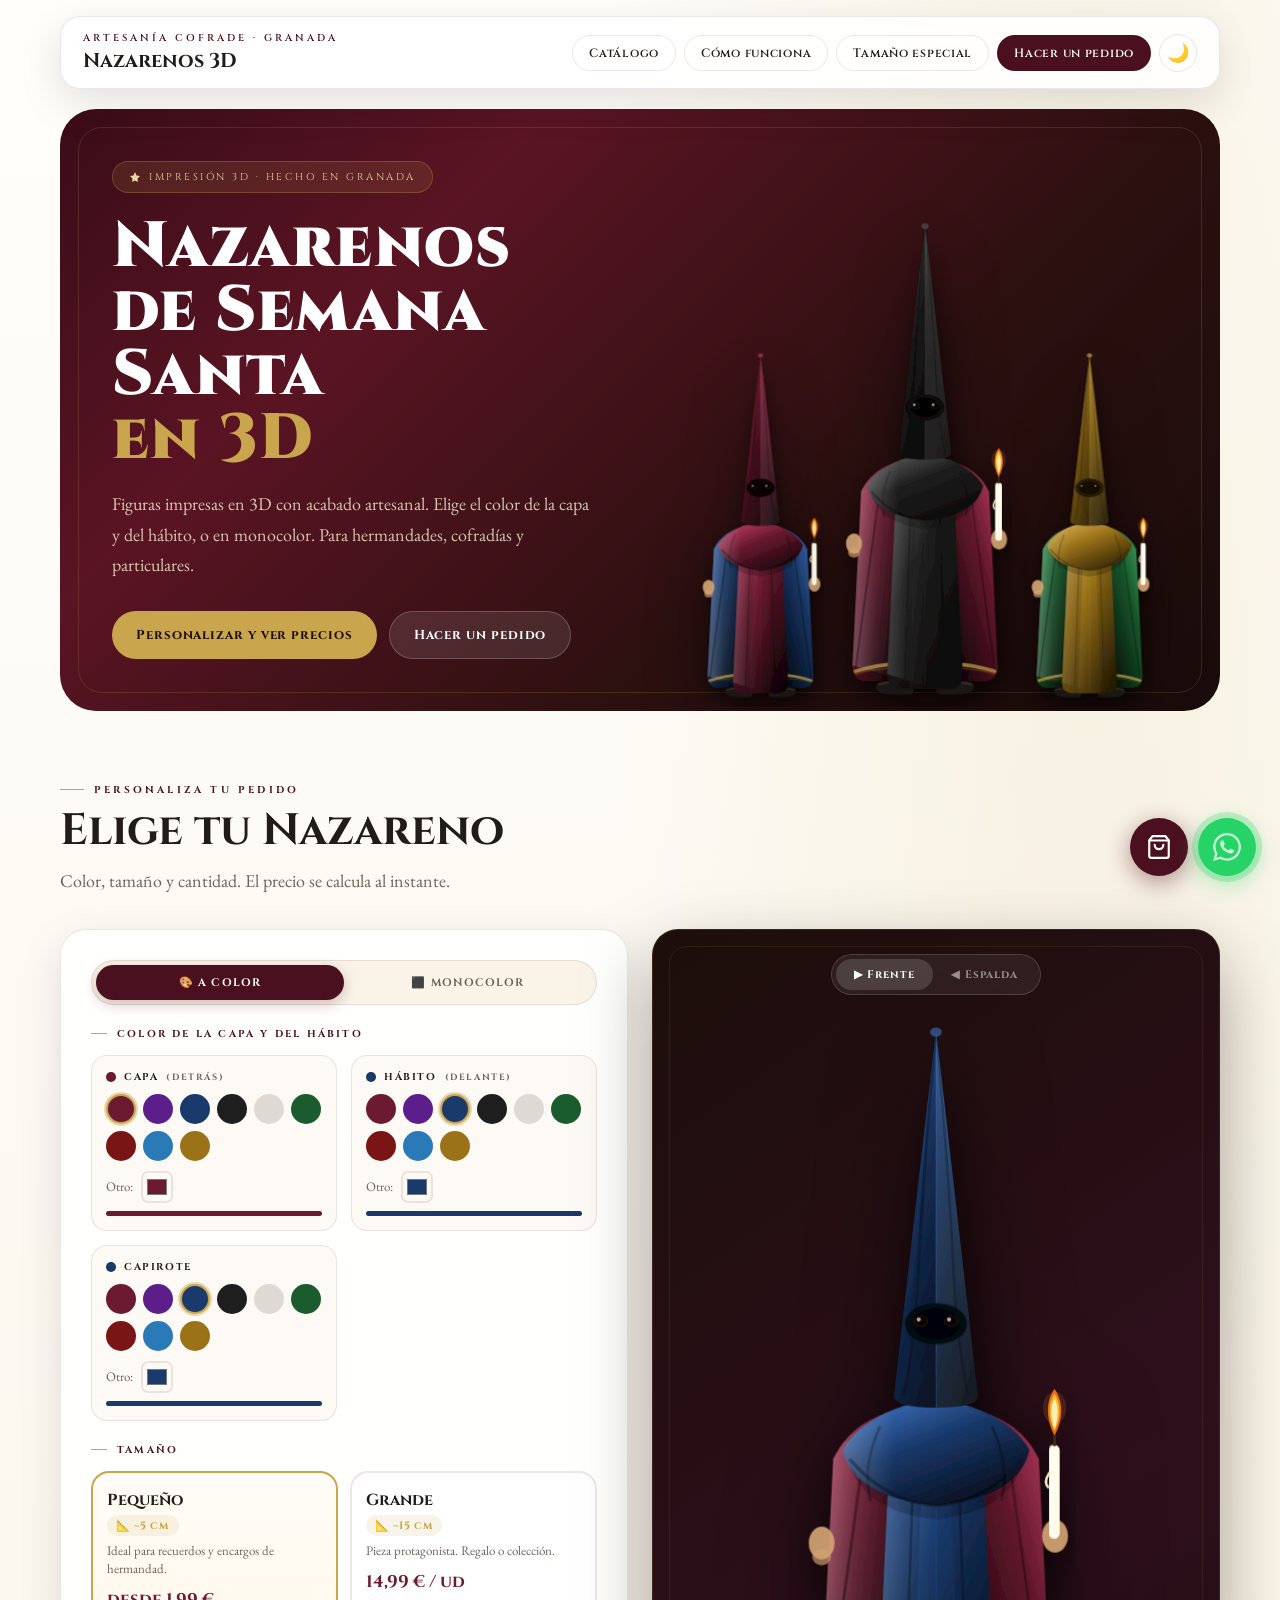
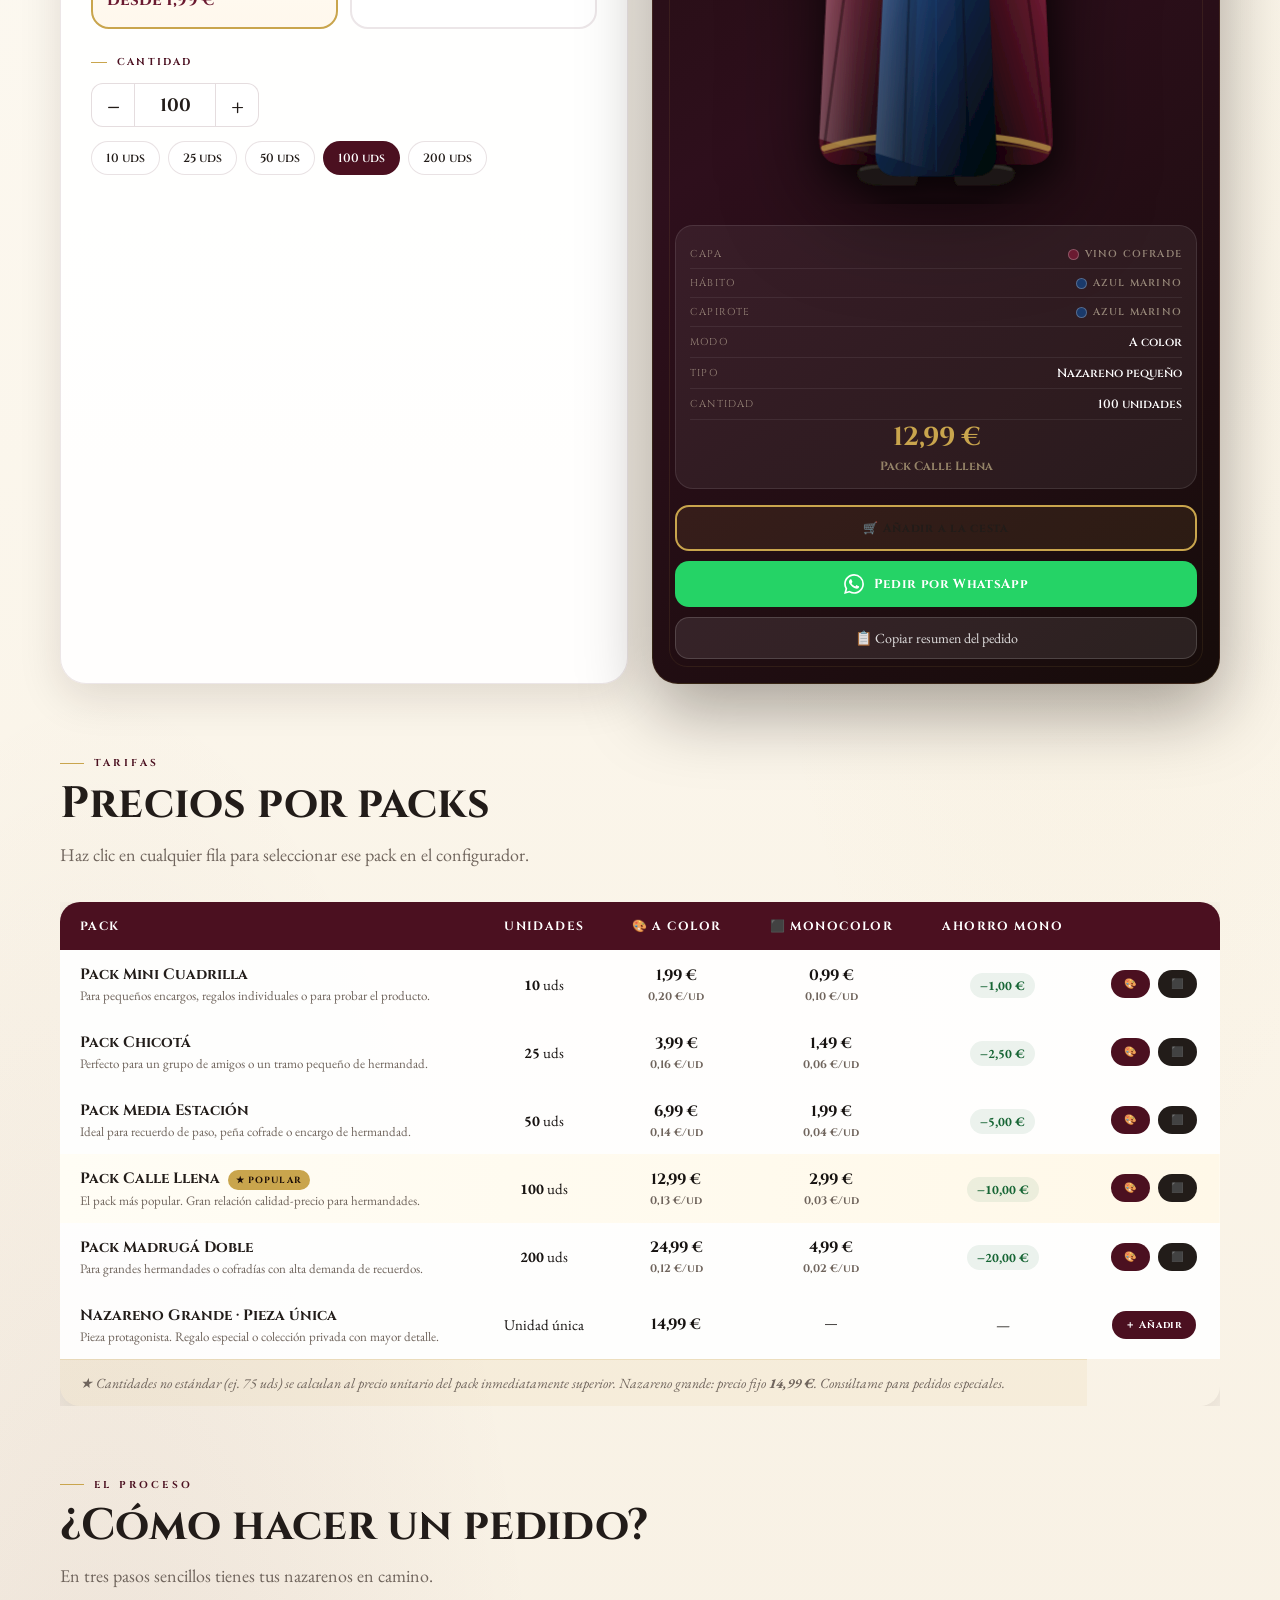
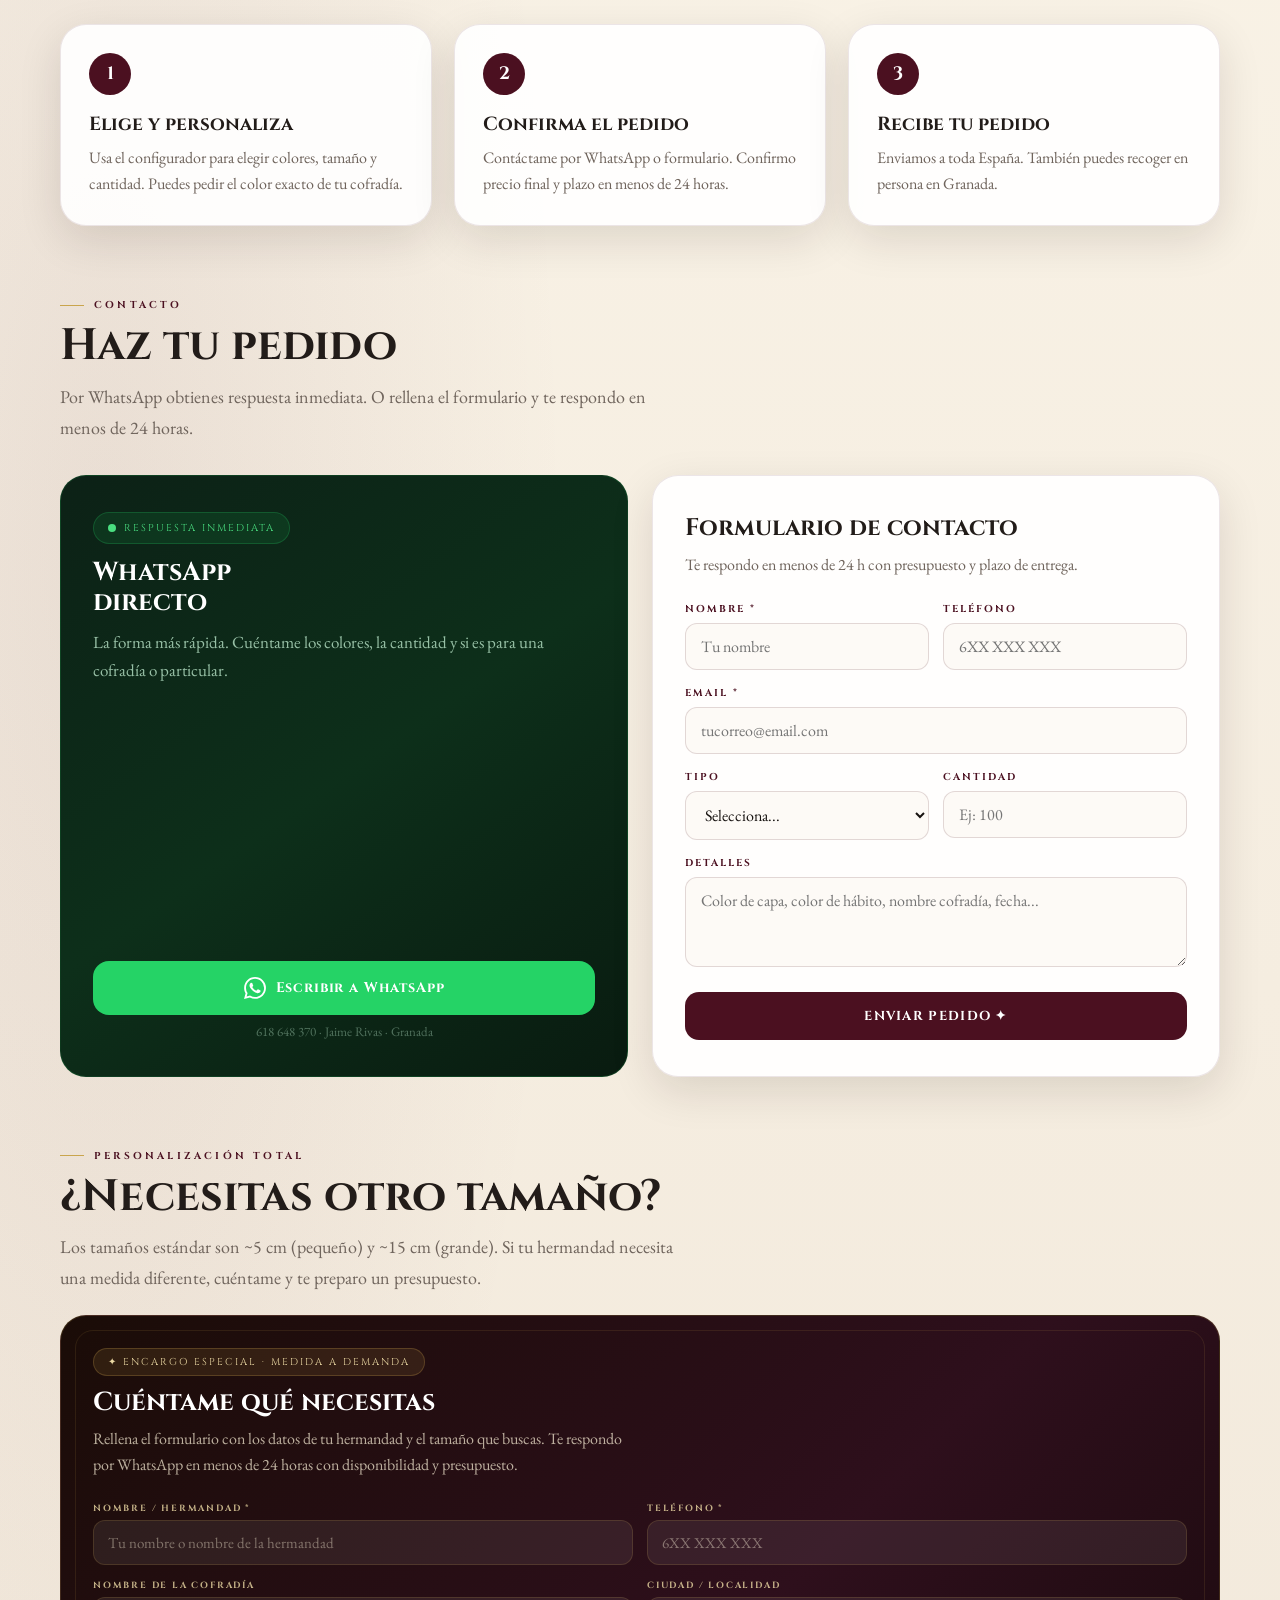
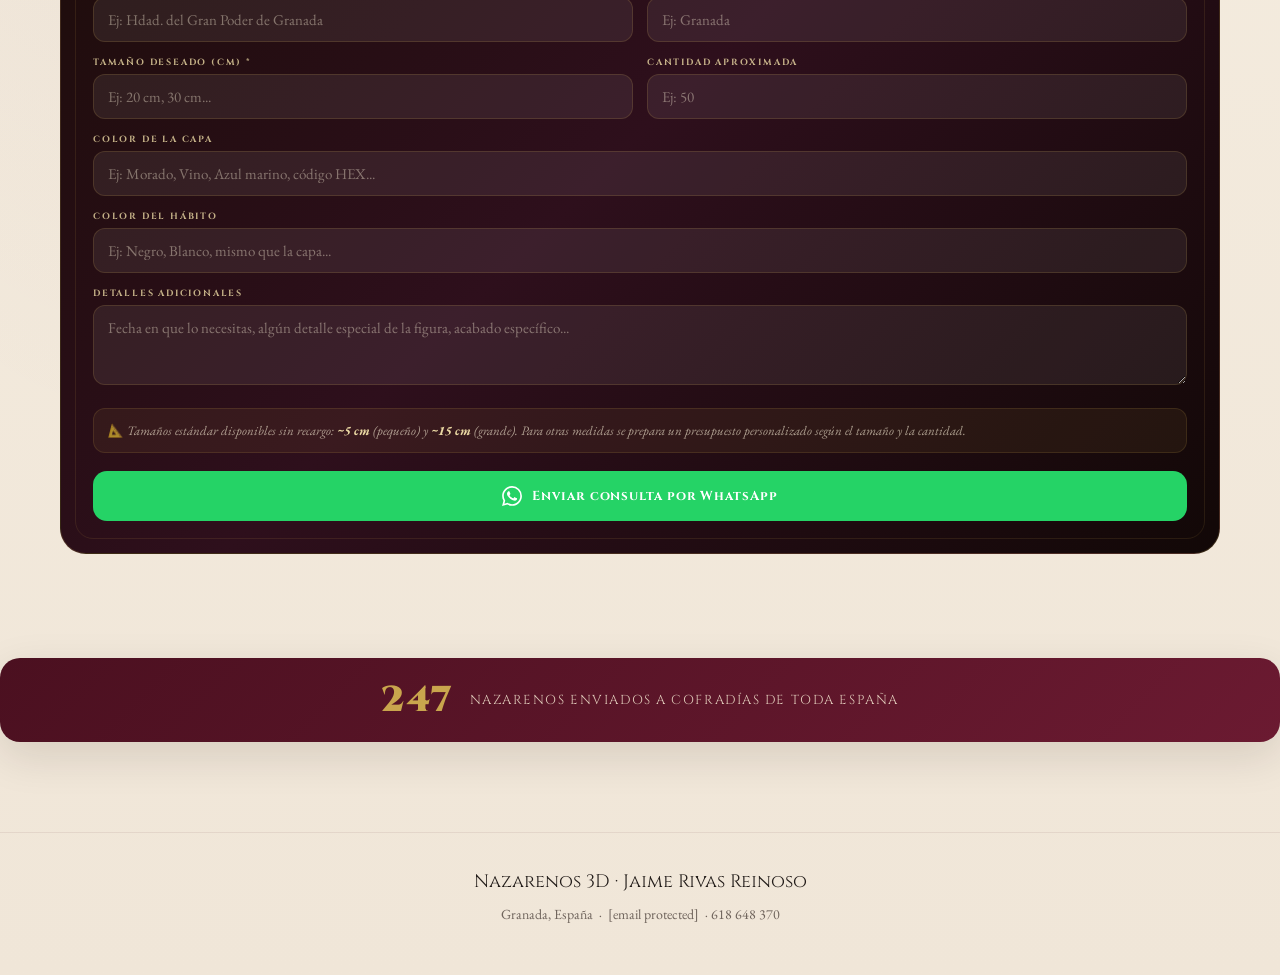
==== commit 55460d65: "Add files via upload" ====
--- a/index.html
+++ b/index.html
@@ -31,7 +31,10 @@
 body{font-family:'EB Garamond',Georgia,serif;color:var(--tinta);
   background:radial-gradient(ellipse at 85% 8%,rgba(201,165,77,.12),transparent 32%),
   radial-gradient(ellipse at 8% 65%,rgba(75,16,32,.08),transparent 28%),
-  linear-gradient(180deg,#fffefb 0%,#faf4e8 45%,#f0e6d8 100%);min-height:100vh;}
+  linear-gradient(180deg,#fffefb 0%,#faf4e8 45%,#f0e6d8 100%);min-height:100vh;overflow-x:hidden;}
+img,svg{max-width:100%;height:auto;}
+button,input,select,textarea{font:inherit;}
+html,body{max-width:100%;}
 .page{width:min(1160px,calc(100vw - 32px));margin:0 auto;padding-bottom:80px;}
 
 /* NAV */
@@ -544,6 +547,8 @@
   .steps-grid{grid-template-columns:1fr 1fr;}
   .cfg-prev{min-height:auto;}
   #previewSvg{width:60%;max-width:240px;}
+  .encargo-head{flex-direction:column;}
+  .encargo-form{grid-template-columns:1fr 1fr;}
   /* tabla scroll horizontal en tablet */
   .price-table-wrap{overflow-x:auto;-webkit-overflow-scrolling:touch;}
   .price-table{min-width:560px;}
@@ -551,6 +556,7 @@
 
 /* Móvil grande (hasta 640px) */
 @media(max-width:640px){
+  body{padding-bottom:84px;}
   .page{width:calc(100vw - 16px);}
 
   /* NAV — compacto, sin sticky para no ocupar espacio */
@@ -558,28 +564,30 @@
   .nav-brand{width:100%;}
   .nav-ey{font-size:9px;letter-spacing:.2em;}
   .nav-tit{font-size:17px;}
-  .nav-links{width:100%;display:grid;grid-template-columns:1fr 1fr 1fr;gap:6px;}
-  .nav-a{text-align:center;padding:9px 6px;font-size:10px;letter-spacing:.04em;}
+  .nav-links{width:100%;display:grid;grid-template-columns:repeat(2,minmax(0,1fr));gap:6px;}
+  .nav-a{text-align:center;padding:10px 8px;font-size:10px;letter-spacing:.04em;}
+  .dark-btn{grid-column:1/-1;width:100%;height:42px;border-radius:12px;}
 
   /* HERO */
   .hero{padding:24px 18px 0;border-radius:22px;gap:20px;}
+  .hero-copy{padding-bottom:26px;}
   .hero-pill{font-size:9px;padding:6px 12px;margin-bottom:14px;}
   .hero-h1{font-size:28px;margin-bottom:12px;}
   .hero-p{font-size:15px;margin-bottom:20px;}
-  .btn{padding:12px 18px;font-size:11px;}
-  .hero-cta{gap:8px;}
+  .btn{padding:12px 18px;font-size:11px;justify-content:center;}
+  .hero-cta{gap:8px;display:grid;grid-template-columns:1fr;}
   .hero-art{gap:8px;padding:0 4px;}
   .hnz:nth-child(1){width:25%;}
   .hnz:nth-child(2){width:34%;}
   .hnz:nth-child(3){width:25%;}
 
   /* CONTADOR */
-  .counter-bar{padding:14px 18px;gap:10px;border-radius:16px;}
+  .counter-bar{padding:14px 18px;gap:6px;border-radius:16px;flex-direction:column;text-align:center;}
   .counter-num{font-size:28px;}
   .counter-txt{font-size:10px;letter-spacing:.08em;text-align:center;}
 
   /* SECCIONES */
-  .section{margin-top:48px;}
+  .section{margin-top:48px;scroll-margin-top:20px;}
   .sec-h2{font-size:24px;}
   .sec-p{font-size:16px;}
   .card{padding:20px 16px;}
@@ -599,22 +607,34 @@
 
   /* PREVIEW */
   .cfg-prev{padding:18px 14px;gap:12px;}
-  #previewSvg{width:62%;max-width:220px;}
+  .flip-stage{width:min(72vw,260px);max-width:none;}
+  #previewSvg{width:100%;max-width:none;}
   .prev-row span{font-size:9px;}
   .prev-row b{font-size:11px;}
   .prev-price{font-size:22px;}
   .view-btn{font-size:10px;padding:7px 12px;}
 
-  /* TABLA DE PRECIOS */
-  .price-table-wrap{overflow-x:auto;-webkit-overflow-scrolling:touch;border-radius:16px;}
-  .price-table{min-width:480px;font-size:13px;}
-  .price-table thead th{padding:12px 10px;font-size:10px;}
-  .price-table td{padding:10px 10px;}
-  .td-name{font-size:13px;}
-  .td-qty{font-size:11px;display:none;} /* ocultar desc en móvil */
+  /* TABLA DE PRECIOS → tarjetas */
+  .price-table-wrap{overflow:visible;border-radius:0;}
+  .price-table{min-width:0;width:100%;border-spacing:0 10px;display:block;box-shadow:none;background:transparent;}
+  .price-table thead{display:none;}
+  .price-table tbody{display:grid;gap:12px;}
+  .price-table tbody tr{display:block;padding:8px 0;border-radius:18px;border:1px solid var(--borde);box-shadow:var(--smd);background:rgba(255,255,255,.94);}
+  .price-table tbody tr.popular{background:linear-gradient(180deg,#fffdf5,#fff8e8);}
+  .price-table td{display:flex;align-items:flex-start;justify-content:space-between;gap:14px;padding:10px 14px;text-align:right !important;border:none;}
+  .price-table td::before{content:attr(data-label);font-family:'Cinzel',serif;font-size:10px;font-weight:700;letter-spacing:.08em;text-transform:uppercase;color:var(--gris);text-align:left;flex:1;}
+  .price-table td > *{flex-shrink:0;}
+  .price-table td:first-child{display:block;text-align:left !important;padding-bottom:6px;}
+  .price-table td:first-child::before{display:none;}
+  .td-name{font-size:14px;}
+  .td-qty{font-size:12px;display:block;margin-top:4px;}
   .td-price,.td-mono{font-size:16px;}
   .td-pu{font-size:10px;}
-  .btn-tadd{padding:6px 9px;font-size:9px;}
+  .td-add{display:flex;justify-content:flex-end;gap:8px;padding-top:6px;}
+  .td-add::before{display:none;}
+  .btn-tadd{padding:8px 12px;font-size:10px;}
+  .price-table tfoot,.price-table tfoot tr,.price-table tfoot td{display:block;width:100%;}
+  .price-table tfoot td{text-align:left !important;border-radius:16px;padding:14px 16px;margin-top:4px;}
 
   /* PACKS/STEPS */
   .packs-grid{grid-template-columns:1fr;}
@@ -622,12 +642,17 @@
   .step{padding:22px 18px;}
 
   /* PEDIDO */
+  .ped-grid{gap:16px;}
   .wa-card{padding:24px 18px;min-height:auto;}
   .wa-h3{font-size:22px;}
   .wa-p{font-size:15px;}
   .form-card{padding:24px 18px;}
   .form-h3{font-size:20px;}
   .frow{grid-template-columns:1fr;}
+  .encargo-card{padding:22px 16px;}
+  .encargo-form{grid-template-columns:1fr;gap:12px;}
+  .encargo-h3{font-size:22px;}
+  .encargo-p{font-size:15px;}
 
   /* CESTA FLOTANTE */
   .cart-panel{
@@ -638,11 +663,11 @@
   .cart-float{bottom:88px;right:16px;width:52px;height:52px;}
   .wa-float{bottom:24px;right:16px;width:52px;height:52px;}
   .cart-items{padding:10px 16px;}
-  .cart-footer{padding:12px 16px;}
+  .cart-footer{padding:12px 16px max(12px, env(safe-area-inset-bottom));}
   .cart-head{padding:16px 18px 12px;}
 
   /* POPUP */
-  .popup-box{padding:24px 20px;border-radius:22px 22px 0 0;position:fixed;bottom:0;left:0;right:0;width:100%;}
+  .popup-box{padding:24px 20px;border-radius:22px 22px 0 0;position:fixed;bottom:0;left:0;right:0;width:100%;max-height:min(88vh,720px);overflow-y:auto;}
   .popup-overlay{align-items:flex-end;padding:0;}
   .popup-title{font-size:18px;}
   .popup-btns{flex-direction:column;}
@@ -655,10 +680,12 @@
 /* Móvil pequeño (hasta 380px) */
 @media(max-width:380px){
   .hero-h1{font-size:24px;}
-  .nav-links{grid-template-columns:1fr 1fr;}
-  .nav-a.pri{grid-column:1/-1;}
+  .nav-links{grid-template-columns:1fr;}
+  .nav-a.pri{grid-column:auto;}
   .dual-color{grid-template-columns:1fr;}
   .size-row{grid-template-columns:1fr;}
+  .counter-num{font-size:24px;}
+  .popup-box{padding:20px 16px;}
 }
 </style>
 </head>
@@ -1504,31 +1531,31 @@
   if(!tbody) return;
   tbody.innerHTML=PACKS.map(p=>{
     const addBtn = p.g
-      ? `<td class="td-add">
+      ? `<td class="td-add" data-label="Acción">
            <button class="btn-tadd" id="tadd_${p.qty}_c" onclick="addPackToCart(event,${p.qty},${p.g},'color')">＋ Añadir</button>
          </td>`
-      : `<td class="td-add">
+      : `<td class="td-add" data-label="Acción">
            <button class="btn-tadd"      id="tadd_${p.qty}_c" onclick="addPackToCart(event,${p.qty},${p.g},'color')">🎨</button>
            <button class="btn-tadd mono" id="tadd_${p.qty}_m" onclick="addPackToCart(event,${p.qty},${p.g},'mono')">⬛</button>
          </td>`;
     if(p.g) return `
       <tr onclick="clickPack(this,${p.qty},${p.g})" class="wr">
-        <td><div class="td-name">${p.name}</div><div class="td-qty">${p.desc}</div></td>
-        <td>Unidad única</td>
-        <td class="td-price">${fmt(p.color)}</td>
-        <td class="td-mono">—</td>
-        <td>—</td>
+        <td data-label="Pack"><div class="td-name">${p.name}</div><div class="td-qty">${p.desc}</div></td>
+        <td data-label="Unidades">Unidad única</td>
+        <td class="td-price" data-label="A color">${fmt(p.color)}</td>
+        <td class="td-mono" data-label="Monocolor">—</td>
+        <td data-label="Ahorro mono">—</td>
         ${addBtn}
       </tr>`;
     const save=fmt(p.color-p.mono);
     const isPopular=p.qty===100;
     return `
       <tr onclick="clickPack(this,${p.qty},${p.g})" class="wr${isPopular?' popular':''}">
-        <td><div class="td-name">${p.name}${isPopular?'<span class="popular-badge">★ Popular</span>':''}</div><div class="td-qty">${p.desc}</div></td>
-        <td><strong>${p.qty}</strong> uds</td>
-        <td class="td-price">${fmt(p.color)}<div class="td-pu">${fmt(p.color/p.qty)}/ud</div></td>
-        <td class="td-mono">${fmt(p.mono)}<div class="td-pu">${fmt(p.mono/p.qty)}/ud</div></td>
-        <td><span class="td-save">−${save}</span></td>
+        <td data-label="Pack"><div class="td-name">${p.name}${isPopular?'<span class="popular-badge">★ Popular</span>':''}</div><div class="td-qty">${p.desc}</div></td>
+        <td data-label="Unidades"><strong>${p.qty}</strong> uds</td>
+        <td class="td-price" data-label="A color">${fmt(p.color)}<div class="td-pu">${fmt(p.color/p.qty)}/ud</div></td>
+        <td class="td-mono" data-label="Monocolor">${fmt(p.mono)}<div class="td-pu">${fmt(p.mono/p.qty)}/ud</div></td>
+        <td data-label="Ahorro mono"><span class="td-save">−${save}</span></td>
         ${addBtn}
       </tr>`;
   }).join('');
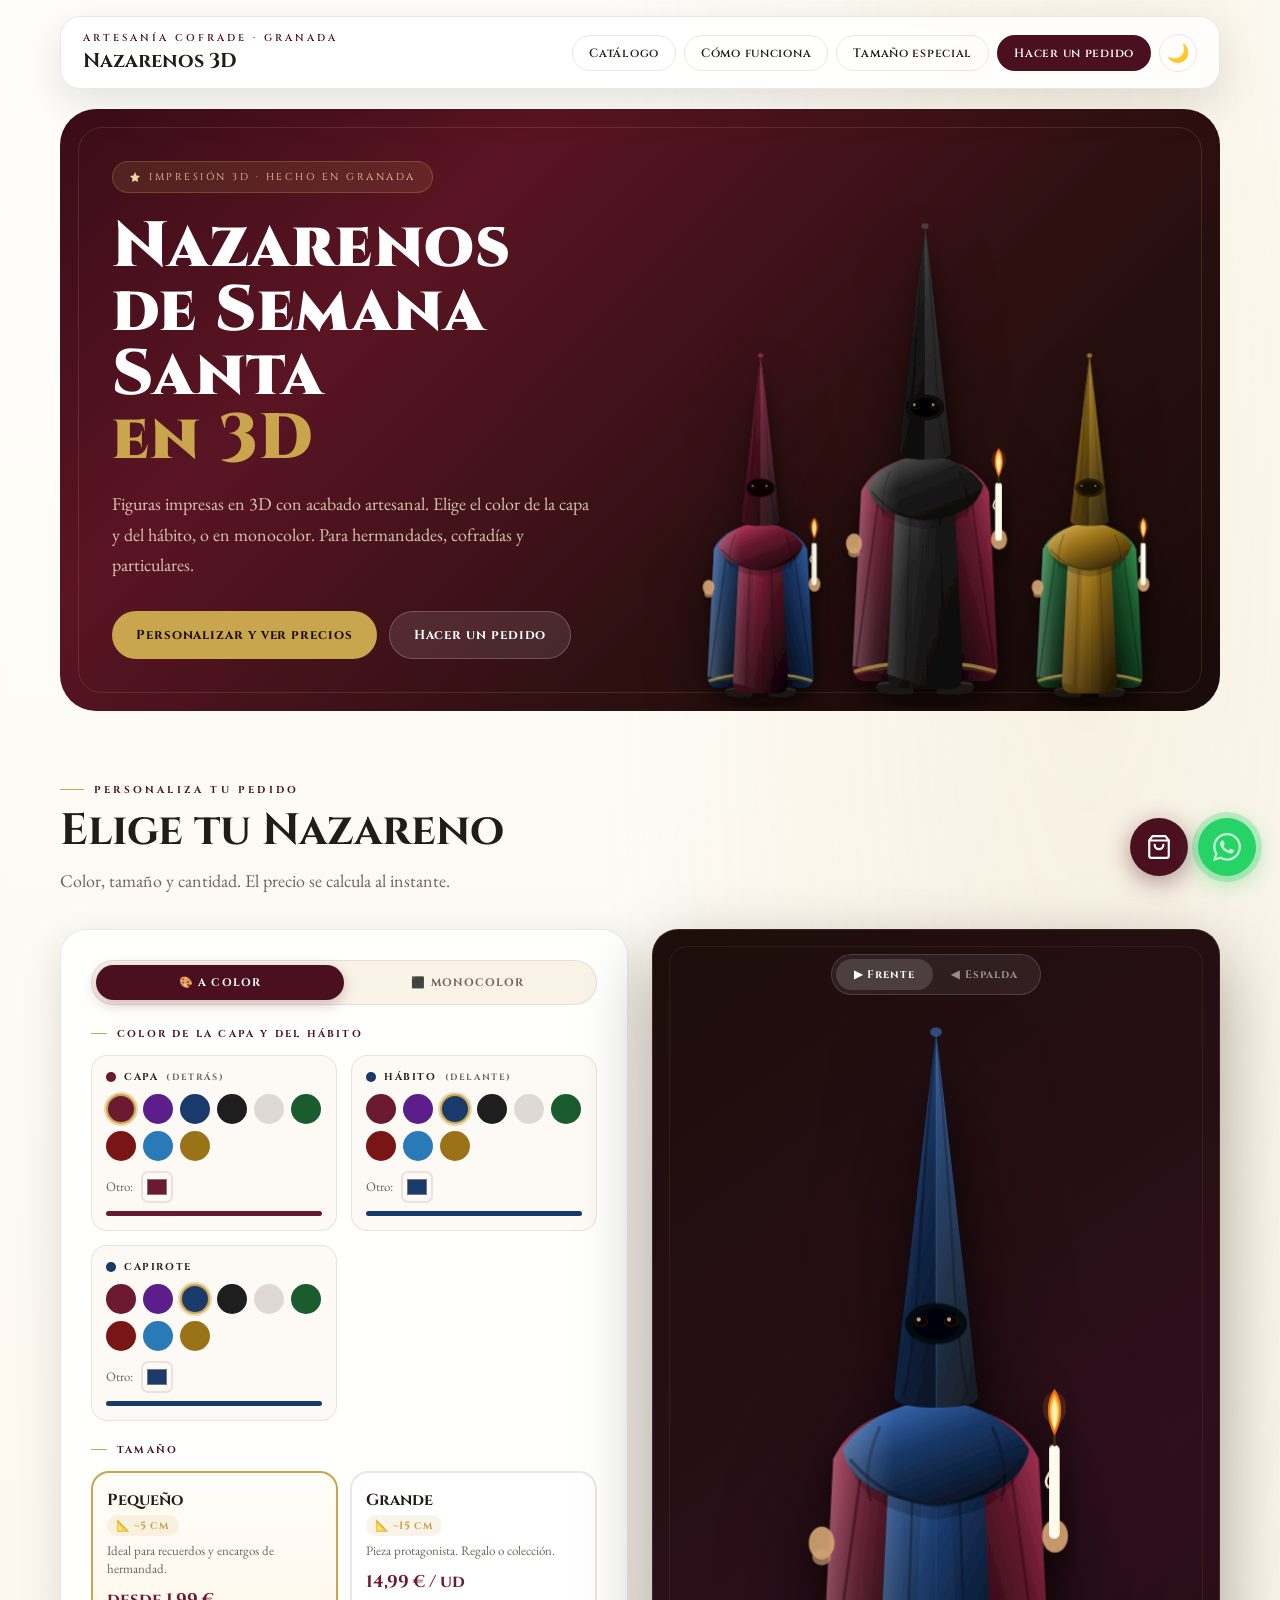
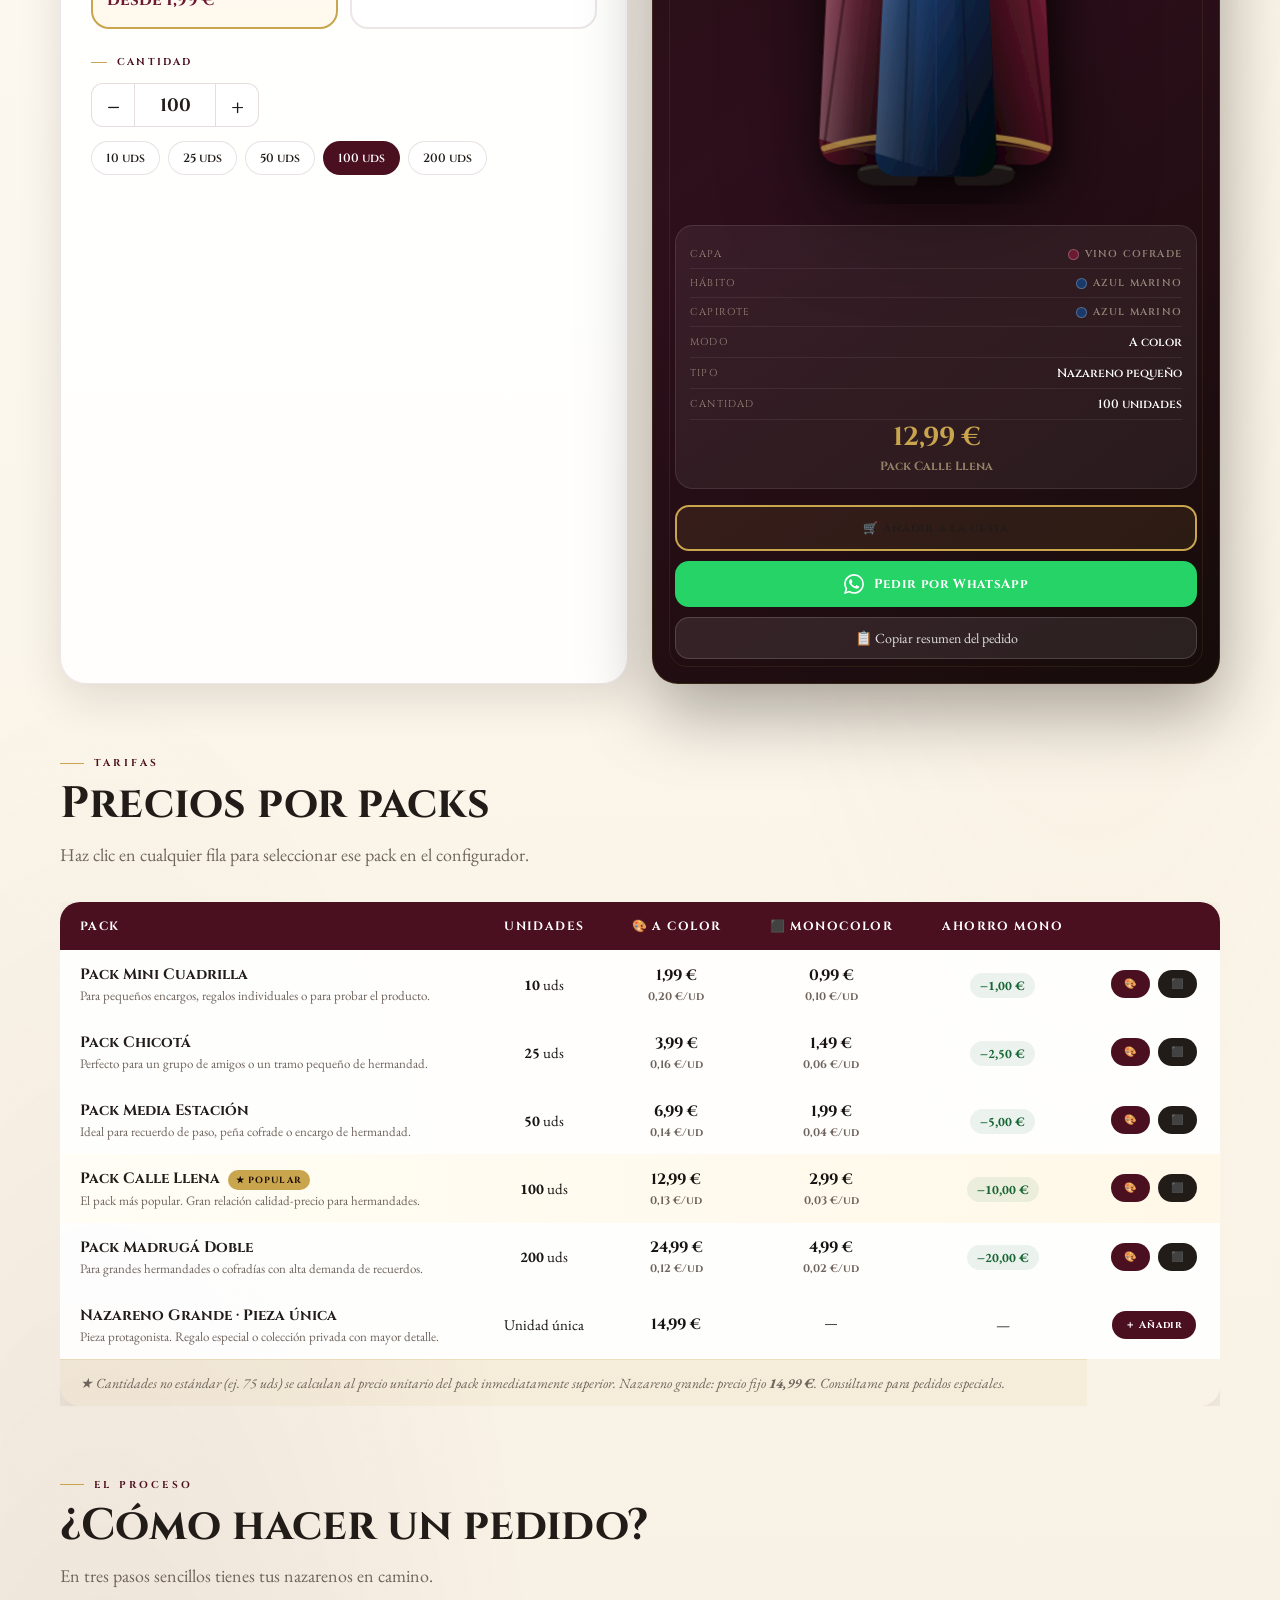
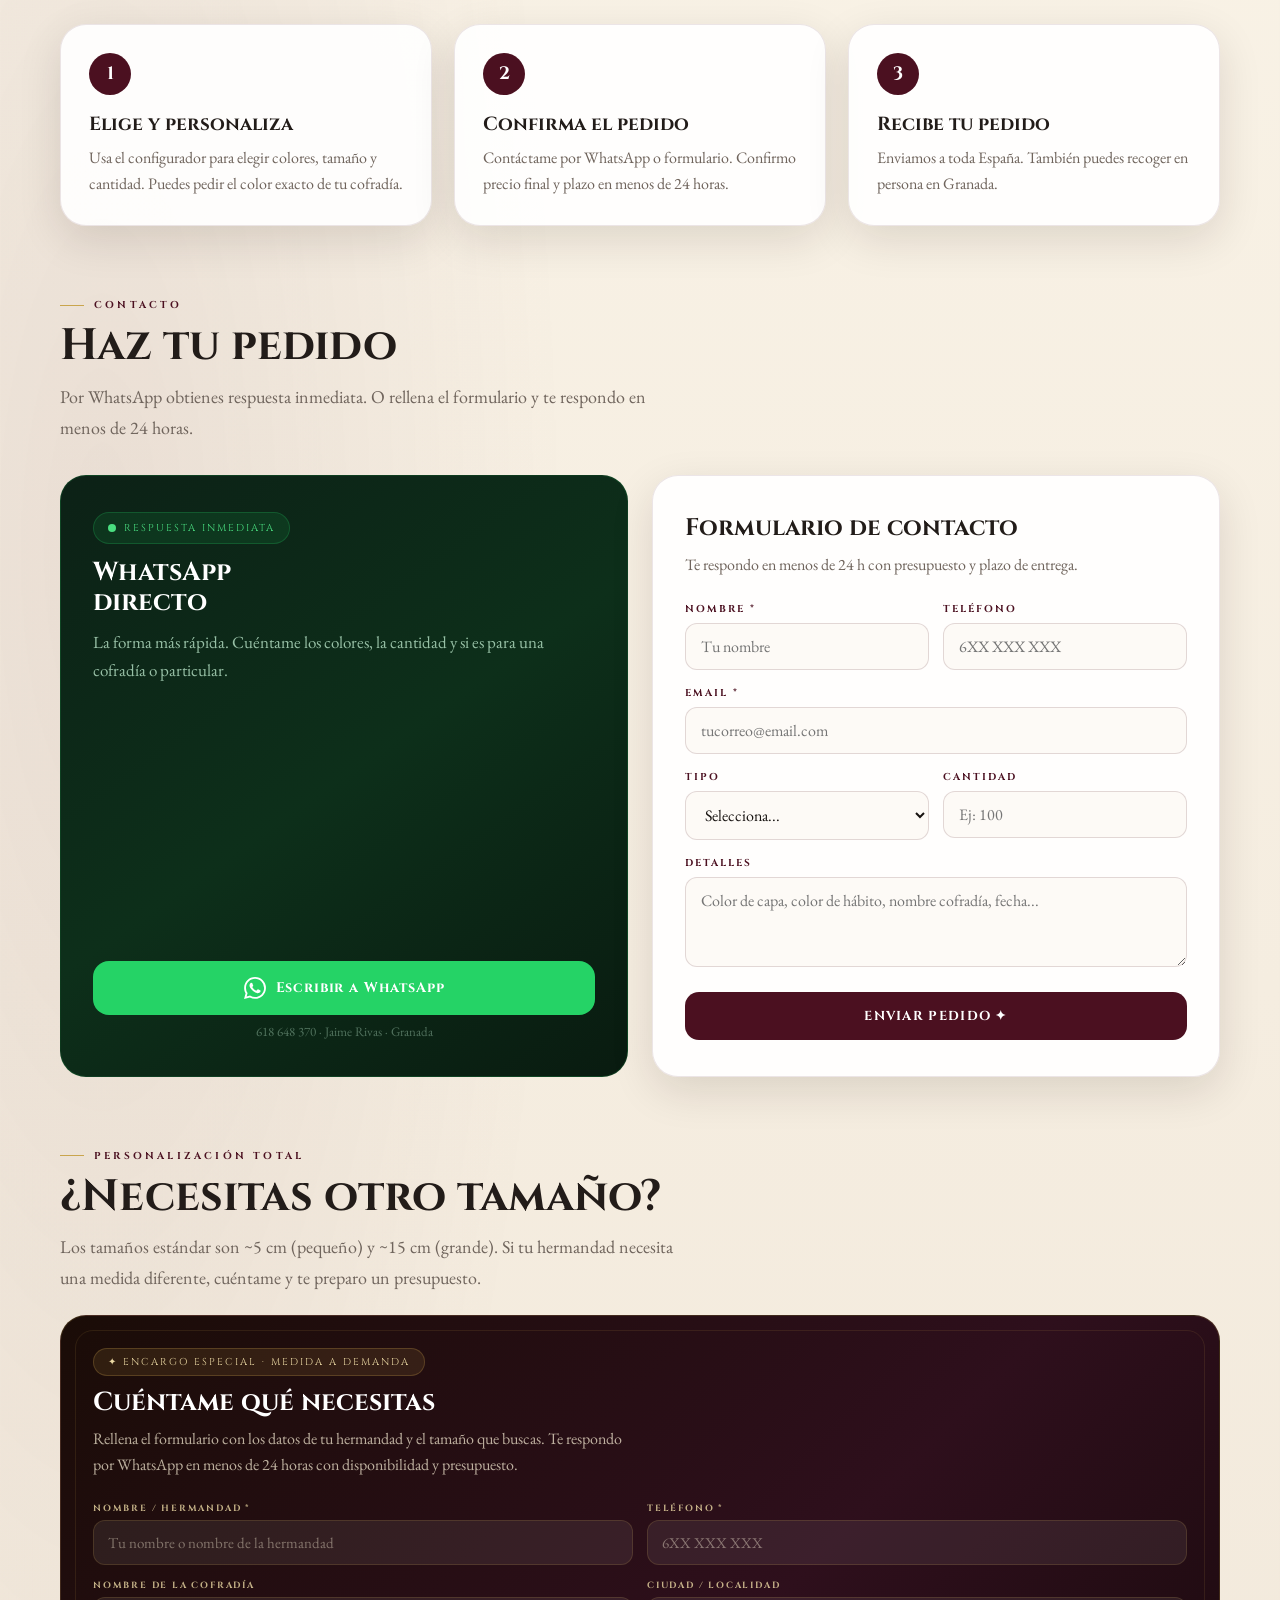
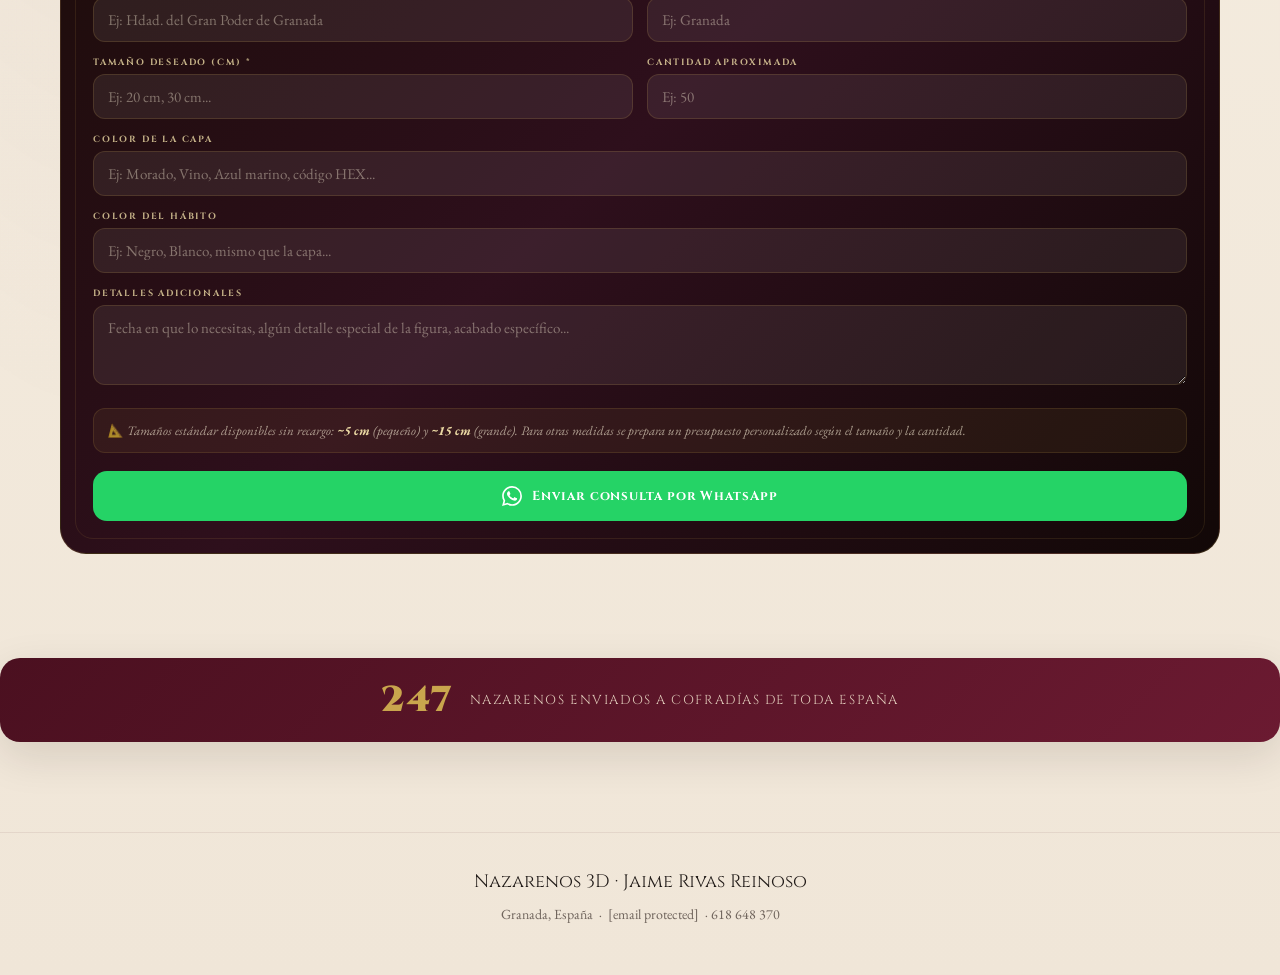
==== commit 46fa8561: "Add files via upload" ====
--- a/index.html
+++ b/index.html
@@ -17,7 +17,16 @@
 <link href="https://fonts.googleapis.com/css2?family=Cinzel:wght@400;600;700;900&family=EB+Garamond:ital,wght@0,400;0,500;0,600;1,400;1,600&display=swap" rel="stylesheet">
 <style>
 *,*::before,*::after{box-sizing:border-box;margin:0;padding:0;}
-html{scroll-behavior:smooth;}
+html{
+  scroll-behavior:smooth;
+  width:100%;
+  overflow-x:hidden;
+  background:
+    radial-gradient(ellipse at 85% 8%,rgba(201,165,77,.12),transparent 32%),
+    radial-gradient(ellipse at 8% 65%,rgba(75,16,32,.08),transparent 28%),
+    linear-gradient(180deg,#fffefb 0%,#faf4e8 45%,#f0e6d8 100%);
+  -webkit-text-size-adjust:100%;
+}
 :root{
   --vino:#4b1020;--vino2:#6b1a31;
   --oro:#c9a54d;--oroS:#ead8a3;
@@ -387,7 +396,7 @@
 /* PANEL CESTA */
 .cart-panel{
   position:fixed;bottom:96px;right:24px;z-index:300;
-  width:min(420px, calc(100vw - 32px));
+  width:min(420px, calc(100% - 32px));
   background:rgba(255,255,255,.97);backdrop-filter:blur(20px);
   border:1px solid var(--borde);border-radius:28px;
   box-shadow:0 24px 64px rgba(34,18,11,.22);
@@ -538,6 +547,19 @@
 #previewSvg:hover{transform:translateY(-8px) scale(1.04);transition:transform .3s;}
 
 
+
+@supports (-webkit-touch-callout:none){
+  html,body{
+    overflow-x:hidden;
+  }
+  body{
+    min-height:-webkit-fill-available;
+  }
+  .page{
+    width:min(1160px,calc(100% - 32px));
+  }
+}
+
 /* Tablet (hasta 960px) */
 @media(max-width:960px){
   .hero{grid-template-columns:1fr;padding:36px 28px 0;}
@@ -557,7 +579,7 @@
 /* Móvil grande (hasta 640px) */
 @media(max-width:640px){
   body{padding-bottom:84px;}
-  .page{width:calc(100vw - 16px);}
+  .page{width:calc(100% - 16px);}
 
   /* NAV — compacto, sin sticky para no ocupar espacio */
   .nav{flex-wrap:wrap;border-radius:16px;position:static;margin-top:10px;padding:12px 16px;gap:10px;}
@@ -607,7 +629,7 @@
 
   /* PREVIEW */
   .cfg-prev{padding:18px 14px;gap:12px;}
-  .flip-stage{width:min(72vw,260px);max-width:none;}
+  .flip-stage{width:min(72vw,260px);max-width:100%;}
   #previewSvg{width:100%;max-width:none;}
   .prev-row span{font-size:9px;}
   .prev-row b{font-size:11px;}
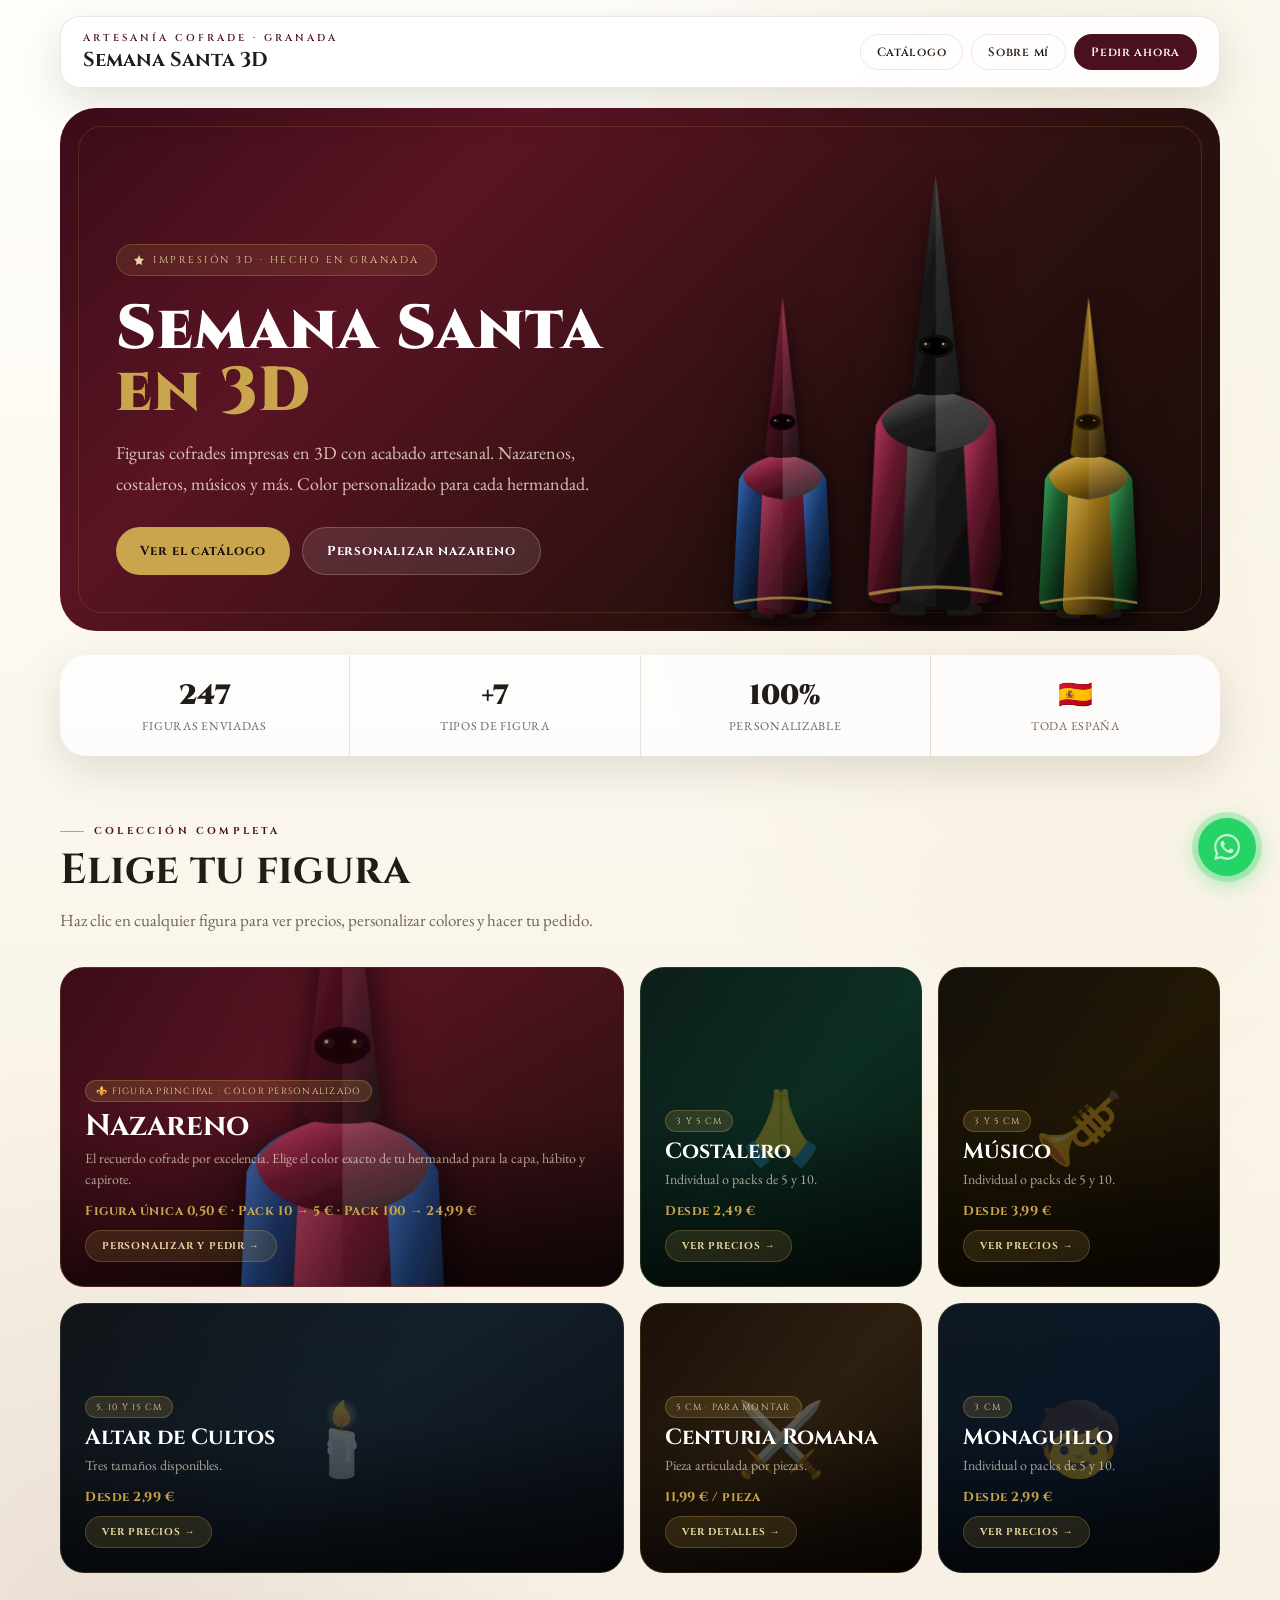
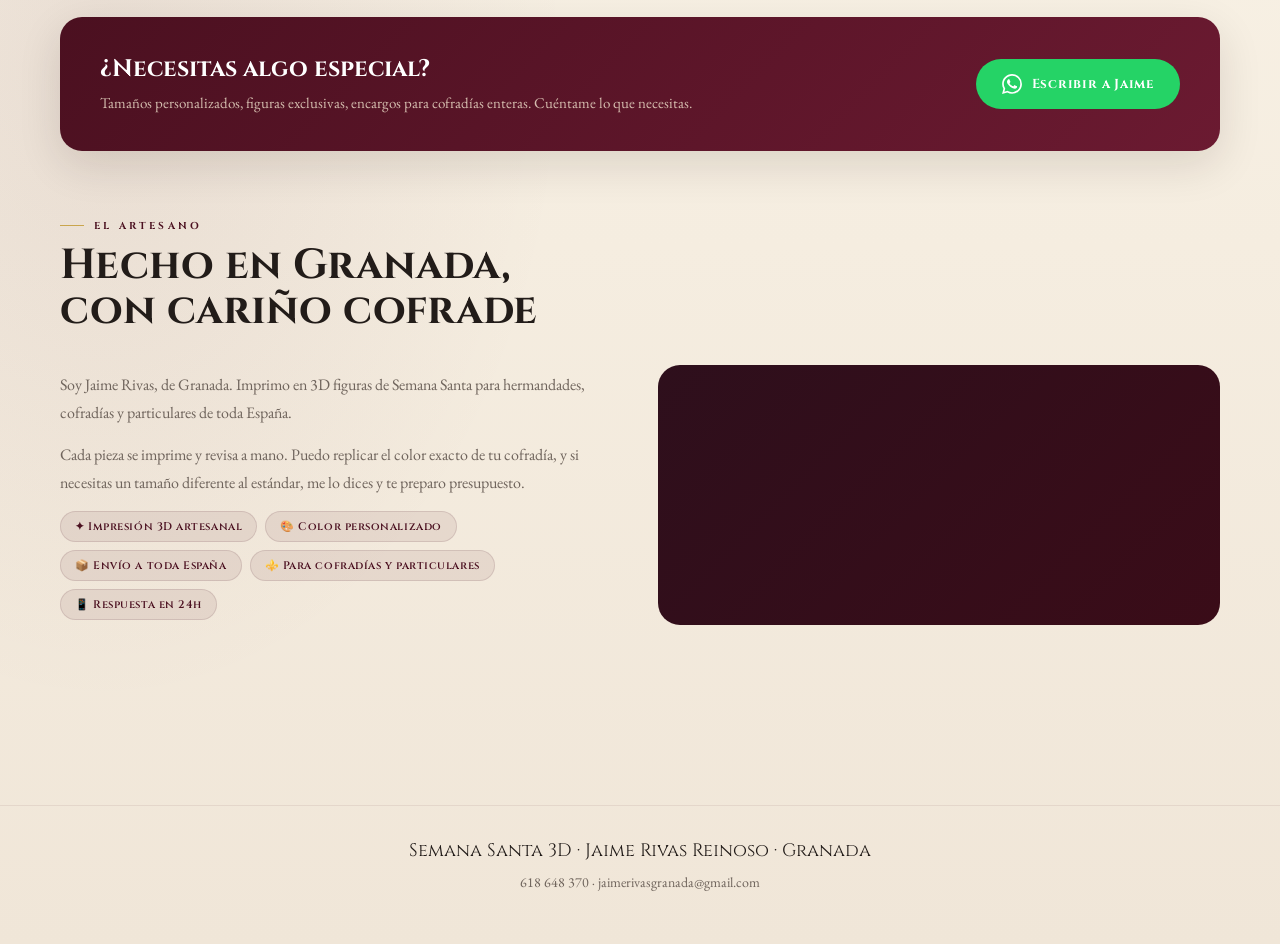
==== commit e2d315e9: "Add files via upload" ====
--- a/index.html
+++ b/index.html
@@ -3,30 +3,15 @@
 <head>
 <meta charset="UTF-8">
 <meta name="viewport" content="width=device-width, initial-scale=1.0">
-<meta name="description" content="Nazarenos de Semana Santa en impresión 3D para cofradías y hermandades. Color personalizado de capa y hábito. Envío a toda España desde Granada.">
-<meta name="keywords" content="nazarenos 3D, figuras semana santa, impresión 3D cofradías, hermandades Granada, penitentes 3D, recuerdos semana santa, nazarenos personalizados, cofradías Granada, figuras cofrades">
-<meta name="author" content="Jaime Rivas Reinoso">
-<meta property="og:title" content="Nazarenos 3D · Jaime Rivas · Granada">
-<meta property="og:description" content="Figuras de nazarenos en impresión 3D para cofradías y hermandades. Color personalizado, envío a toda España.">
-<meta property="og:type" content="website">
-<title>Nazarenos 3D · Figuras Semana Santa · Jaime Rivas · Granada</title>
-<!-- FAVICON inline SVG (nazareno) -->
+<meta name="description" content="Semana Santa 3D · Figuras cofrades en impresión 3D. Nazarenos, costaleros, músicos, altares y más. Hecho en Granada.">
+<title>Semana Santa 3D · Jaime Rivas · Granada</title>
 <link rel="icon" type="image/svg+xml" href="data:image/svg+xml,%3Csvg xmlns='http://www.w3.org/2000/svg' viewBox='0 0 32 32'%3E%3Crect width='32' height='32' rx='8' fill='%234b1020'/%3E%3Cpath d='M16 2 Q19 7 20 11 L19 27 L13 27 L12 11 Q13 7 16 2Z' fill='%23c9a54d'/%3E%3Cellipse cx='16' cy='13' rx='3' ry='2' fill='%234b1020'/%3E%3C/svg%3E">
 <link rel="preconnect" href="https://fonts.googleapis.com">
 <link rel="preconnect" href="https://fonts.gstatic.com" crossorigin>
 <link href="https://fonts.googleapis.com/css2?family=Cinzel:wght@400;600;700;900&family=EB+Garamond:ital,wght@0,400;0,500;0,600;1,400;1,600&display=swap" rel="stylesheet">
 <style>
 *,*::before,*::after{box-sizing:border-box;margin:0;padding:0;}
-html{
-  scroll-behavior:smooth;
-  width:100%;
-  overflow-x:hidden;
-  background:
-    radial-gradient(ellipse at 85% 8%,rgba(201,165,77,.12),transparent 32%),
-    radial-gradient(ellipse at 8% 65%,rgba(75,16,32,.08),transparent 28%),
-    linear-gradient(180deg,#fffefb 0%,#faf4e8 45%,#f0e6d8 100%);
-  -webkit-text-size-adjust:100%;
-}
+html{scroll-behavior:smooth;}
 :root{
   --vino:#4b1020;--vino2:#6b1a31;
   --oro:#c9a54d;--oroS:#ead8a3;
@@ -37,677 +22,188 @@
   --slg:0 24px 64px rgba(34,18,11,.2);
   --r:26px;
 }
-body{font-family:'EB Garamond',Georgia,serif;color:var(--tinta);
+body{
+  font-family:'EB Garamond',Georgia,serif;color:var(--tinta);
   background:radial-gradient(ellipse at 85% 8%,rgba(201,165,77,.12),transparent 32%),
-  radial-gradient(ellipse at 8% 65%,rgba(75,16,32,.08),transparent 28%),
-  linear-gradient(180deg,#fffefb 0%,#faf4e8 45%,#f0e6d8 100%);min-height:100vh;overflow-x:hidden;}
-img,svg{max-width:100%;height:auto;}
-button,input,select,textarea{font:inherit;}
-html,body{max-width:100%;}
-.page{width:min(1160px,calc(100vw - 32px));margin:0 auto;padding-bottom:80px;}
-
-/* NAV */
+             radial-gradient(ellipse at 8% 65%,rgba(75,16,32,.08),transparent 28%),
+             linear-gradient(180deg,#fffefb 0%,#faf4e8 45%,#f0e6d8 100%);
+  min-height:100vh;
+}
+.page{width:min(1160px,calc(100vw - 32px));margin:0 auto;padding-bottom:100px;}
+
+/* ── NAV ── */
 .nav{position:sticky;top:14px;z-index:100;margin:16px 0 0;padding:14px 22px;
   background:rgba(255,255,255,.88);backdrop-filter:blur(18px);
   border:1px solid var(--borde);border-radius:20px;box-shadow:var(--smd);
   display:flex;align-items:center;justify-content:space-between;gap:16px;}
-.nav-brand{display:flex;flex-direction:column;gap:2px;}
+.nav-brand{display:flex;flex-direction:column;gap:1px;}
 .nav-ey{font-family:'Cinzel',serif;font-size:10px;letter-spacing:.3em;text-transform:uppercase;color:var(--vino);font-weight:600;}
 .nav-tit{font-family:'Cinzel',serif;font-size:20px;font-weight:700;color:var(--grafito);}
-.nav-links{display:flex;gap:8px;flex-wrap:wrap;align-items:center;}
+.nav-links{display:flex;gap:8px;align-items:center;flex-wrap:wrap;}
 .nav-a{font-family:'Cinzel',serif;font-size:12px;font-weight:600;letter-spacing:.06em;text-decoration:none;padding:9px 16px;border-radius:999px;border:1px solid var(--borde);color:var(--grafito);transition:all .22s;}
 .nav-a:hover{background:var(--crema);border-color:rgba(75,16,32,.22);}
 .nav-a.pri{background:var(--vino);color:#fff;border-color:transparent;}
 .nav-a.pri:hover{background:var(--vino2);transform:translateY(-1px);}
 
-/* HERO */
-.hero{margin-top:20px;border-radius:36px;overflow:hidden;position:relative;
+/* ── HERO ── */
+.hero{
+  margin-top:20px;border-radius:36px;overflow:hidden;position:relative;
   background:linear-gradient(135deg,#3a0c18 0%,#5a1423 28%,#2c1010 65%,#190c0a 100%);
-  padding:52px 52px 0;display:grid;grid-template-columns:1.05fr .95fr;gap:32px;align-items:end;}
+  padding:56px 56px 0;display:grid;grid-template-columns:1.1fr .9fr;gap:32px;align-items:end;
+}
 .hero::before{content:'';position:absolute;inset:18px;border:1px solid rgba(201,165,77,.18);border-radius:24px;pointer-events:none;z-index:0;}
-.hero-copy{position:relative;z-index:2;padding-bottom:52px;}
+.hero-copy{position:relative;z-index:2;padding-bottom:56px;}
 .hero-pill{display:inline-flex;align-items:center;gap:8px;padding:8px 16px;border-radius:999px;background:rgba(201,165,77,.13);border:1px solid rgba(201,165,77,.28);color:var(--oroS);font-family:'Cinzel',serif;font-size:10px;letter-spacing:.25em;text-transform:uppercase;margin-bottom:22px;}
-.hero-h1{font-family:'Cinzel',serif;font-size:clamp(36px,5.5vw,64px);font-weight:900;line-height:1.0;letter-spacing:.02em;color:#fff;margin-bottom:18px;}
+.hero-h1{font-family:'Cinzel',serif;font-size:clamp(34px,5.5vw,62px);font-weight:900;line-height:1.0;letter-spacing:.02em;color:#fff;margin-bottom:16px;}
 .hero-h1 em{color:var(--oro);font-style:normal;display:block;}
-.hero-p{font-size:18px;line-height:1.7;color:rgba(255,245,220,.78);max-width:480px;margin-bottom:30px;}
+.hero-p{font-size:18px;line-height:1.7;color:rgba(255,245,220,.78);max-width:480px;margin-bottom:28px;}
 .hero-cta{display:flex;gap:12px;flex-wrap:wrap;}
 .btn{display:inline-flex;align-items:center;gap:8px;padding:14px 24px;border-radius:999px;border:none;font-family:'Cinzel',serif;font-size:13px;font-weight:700;letter-spacing:.07em;text-decoration:none;cursor:pointer;transition:all .25s;}
 .btn-gold{background:var(--oro);color:#1a0c07;}
 .btn-gold:hover{background:#deba5e;transform:translateY(-2px);box-shadow:0 10px 28px rgba(201,165,77,.4);}
 .btn-ghost{background:rgba(255,255,255,.1);color:#fff;border:1px solid rgba(255,255,255,.2);}
 .btn-ghost:hover{background:rgba(255,255,255,.18);transform:translateY(-2px);}
-.hero-art{position:relative;z-index:2;display:flex;align-items:flex-end;justify-content:center;gap:14px;padding:0 8px;}
+.hero-art{position:relative;z-index:2;display:flex;align-items:flex-end;justify-content:center;gap:12px;padding:0 8px;}
 .hnz{opacity:0;transform:translateY(50px);animation:nzRise .9s cubic-bezier(.22,1,.36,1) forwards;filter:drop-shadow(0 18px 30px rgba(0,0,0,.45));cursor:pointer;transition:filter .3s;}
 .hnz:hover{filter:drop-shadow(0 24px 40px rgba(0,0,0,.65));}
 .hnz:nth-child(1){width:27%;animation-delay:.28s;}
 .hnz:nth-child(2){width:37%;animation-delay:.08s;}
 .hnz:nth-child(3){width:27%;animation-delay:.44s;}
 @keyframes nzRise{to{opacity:1;transform:translateY(0);}}
-@keyframes nzFloat{0%,100%{transform:translateY(0);}50%{transform:translateY(-10px);}}
-.hnz.floating{animation:nzFloat 3.2s ease-in-out infinite;}
-
-/* SECCIONES */
-.section{margin-top:72px;}
+
+/* ── STATS ── */
+.stats{display:grid;grid-template-columns:repeat(4,1fr);gap:1px;background:var(--borde);border-radius:var(--r);overflow:hidden;margin:24px 0 0;box-shadow:var(--smd);}
+.stat{background:rgba(255,255,255,.92);padding:22px 16px;text-align:center;}
+.stat-num{font-family:'Cinzel',serif;font-size:28px;font-weight:900;color:var(--grafito);margin-bottom:4px;}
+.stat-lbl{font-size:12px;color:var(--gris);letter-spacing:.06em;text-transform:uppercase;}
+
+/* ── SECCIÓN CATÁLOGO ── */
+.section{margin-top:68px;}
 .sec-lbl{font-family:'Cinzel',serif;font-size:10px;letter-spacing:.32em;text-transform:uppercase;color:var(--vino);font-weight:700;margin-bottom:10px;display:flex;align-items:center;gap:10px;}
 .sec-lbl::before{content:'';display:block;width:24px;height:1px;background:var(--oro);}
-.sec-h2{font-family:'Cinzel',serif;font-size:clamp(26px,4vw,44px);font-weight:700;line-height:1.08;color:var(--grafito);margin-bottom:12px;}
-.sec-p{font-size:18px;color:var(--gris);line-height:1.7;max-width:620px;}
-.card{background:rgba(255,255,255,.9);border:1px solid var(--borde);border-radius:var(--r);box-shadow:var(--smd);padding:30px;}
-
-/* CONFIGURADOR */
-.cfg-grid{display:grid;grid-template-columns:1fr 1fr;gap:24px;margin-top:32px;}
-.blk{margin-bottom:26px;}
-.blk:last-child{margin-bottom:0;}
-.blk-lbl{font-family:'Cinzel',serif;font-size:10px;letter-spacing:.22em;text-transform:uppercase;color:var(--vino);font-weight:700;margin-bottom:14px;display:flex;align-items:center;gap:10px;}
-.blk-lbl::before{content:'';width:16px;height:1px;background:var(--oro);}
-
-/* TOGGLE COLOR/MONO */
-.mode-toggle{display:flex;gap:0;margin-bottom:22px;background:var(--crema);border:1px solid var(--borde);border-radius:999px;padding:4px;}
-.mode-btn{flex:1;padding:10px 14px;border:none;border-radius:999px;cursor:pointer;font-family:'Cinzel',serif;font-size:11px;font-weight:700;letter-spacing:.1em;text-transform:uppercase;background:transparent;color:var(--gris);transition:all .22s;}
-.mode-btn.on{background:var(--vino);color:#fff;box-shadow:0 4px 14px rgba(75,16,32,.25);}
-.mode-btn.on.mono-btn{background:var(--grafito);}
-
-/* ZONAS DE COLOR */
-.dual-color{display:grid;grid-template-columns:1fr 1fr;gap:14px;margin-bottom:22px;}
-.color-zone{border:1px solid var(--borde);border-radius:16px;padding:14px;background:#fdfaf6;}
-.zone-title{font-family:'Cinzel',serif;font-size:10px;letter-spacing:.16em;text-transform:uppercase;font-weight:700;margin-bottom:10px;display:flex;align-items:center;gap:8px;color:var(--grafito);}
-.zone-title .dot{width:10px;height:10px;border-radius:50%;flex-shrink:0;border:1px solid rgba(0,0,0,.15);}
-.zone-swatch-row{display:flex;flex-wrap:wrap;gap:7px;margin-bottom:10px;}
-.sw{width:30px;height:30px;border-radius:50%;cursor:pointer;border:2px solid transparent;outline:none;transition:all .2s;position:relative;flex-shrink:0;}
-.sw:hover{transform:scale(1.18);}
-.sw.on{border-color:var(--oro);box-shadow:0 0 0 2px rgba(201,165,77,.4);}
-.sw-tip{display:none;position:absolute;bottom:calc(100% + 6px);left:50%;transform:translateX(-50%);background:var(--grafito);color:#fff;font-family:'Cinzel',serif;font-size:9px;white-space:nowrap;padding:4px 8px;border-radius:5px;pointer-events:none;z-index:20;}
-.sw:hover .sw-tip{display:block;}
-.zone-custom{display:flex;align-items:center;gap:8px;margin-top:4px;}
-.zone-custom label{font-size:13px;color:var(--gris);}
-.zone-custom input[type=color]{width:32px;height:32px;border:2px solid var(--borde);border-radius:7px;cursor:pointer;padding:2px;background:transparent;}
-.color-strip{height:5px;border-radius:999px;margin-top:8px;transition:background .3s;}
-
-/* MONO ZONE */
-.mono-zone{border:1px solid var(--borde);border-radius:16px;padding:14px;background:#fdfaf6;margin-bottom:22px;}
-
-/* SIZE / QTY */
-.size-row{display:grid;grid-template-columns:1fr 1fr;gap:12px;}
-.sz{padding:16px 14px;border-radius:18px;border:2px solid rgba(75,16,32,.1);background:#fff;cursor:pointer;transition:all .22s;text-align:left;}
-.sz:hover{border-color:rgba(75,16,32,.25);transform:translateY(-2px);}
-.sz.on{border-color:var(--oro);background:linear-gradient(180deg,#fffdf8,#fff8ed);}
-.sz-name{font-family:'Cinzel',serif;font-size:16px;font-weight:700;color:var(--grafito);margin-bottom:2px;}
-.sz-meds{margin-bottom:6px;}
-.sz-meds span{
-  display:inline-flex;align-items:center;gap:4px;
-  font-family:'Cinzel',serif;font-size:11px;font-weight:700;
-  color:var(--oro);background:rgba(201,165,77,.12);
-  padding:3px 9px;border-radius:999px;letter-spacing:.06em;
-}
-.sz-sub{font-size:13px;color:var(--gris);line-height:1.4;margin-bottom:10px;}
-.sz-price{font-family:'Cinzel',serif;font-size:17px;font-weight:700;color:var(--vino2);}
-
-/* ENCARGO ESPECIAL */
-.encargo-card{
-  margin-top:22px;border-radius:var(--r);overflow:hidden;
-  background:linear-gradient(135deg,#1a0c07 0%,#2e0f1c 50%,#120807 100%);
-  border:1px solid rgba(201,165,77,.2);padding:32px;
-  position:relative;
-}
-.encargo-card::before{
-  content:'';position:absolute;inset:14px;
-  border:1px solid rgba(201,165,77,.12);border-radius:18px;pointer-events:none;
-}
-.encargo-head{display:flex;align-items:flex-start;justify-content:space-between;gap:20px;margin-bottom:24px;position:relative;z-index:1;}
-.encargo-copy{}
-.encargo-pill{
-  display:inline-flex;align-items:center;gap:7px;
-  padding:6px 14px;border-radius:999px;margin-bottom:12px;
-  background:rgba(201,165,77,.12);border:1px solid rgba(201,165,77,.25);
-  color:var(--oroS);font-family:'Cinzel',serif;font-size:10px;letter-spacing:.2em;text-transform:uppercase;
-}
-.encargo-h3{font-family:'Cinzel',serif;font-size:26px;font-weight:700;color:#fff;line-height:1.15;margin-bottom:8px;}
-.encargo-p{font-size:16px;color:rgba(255,245,220,.7);line-height:1.6;max-width:540px;}
-.encargo-form{position:relative;z-index:1;display:grid;grid-template-columns:1fr 1fr;gap:14px;}
-.encargo-form .fgrp{margin-bottom:0;}
-.encargo-form .fgrp.full{grid-column:1/-1;}
-.encargo-finput,.encargo-fsel,.encargo-ftxt{
-  width:100%;padding:12px 14px;
-  border:1px solid rgba(201,165,77,.18);border-radius:12px;
-  font-family:'EB Garamond',serif;font-size:15px;color:#fff;
-  background:rgba(255,255,255,.07);outline:none;transition:all .2s;
-}
-.encargo-finput::placeholder,.encargo-fsel::placeholder,.encargo-ftxt::placeholder{color:rgba(255,245,220,.4);}
-.encargo-finput:focus,.encargo-fsel:focus,.encargo-ftxt:focus{
-  border-color:rgba(201,165,77,.5);background:rgba(255,255,255,.1);
-}
-.encargo-fsel option{background:#1a0c07;color:#fff;}
-.encargo-ftxt{resize:vertical;min-height:80px;}
-.encargo-flbl{display:block;font-family:'Cinzel',serif;font-size:9px;letter-spacing:.2em;text-transform:uppercase;color:var(--oroS);font-weight:700;margin-bottom:6px;opacity:.8;}
-.encargo-nota{
-  grid-column:1/-1;margin-top:4px;
-  padding:12px 14px;border-radius:12px;
-  background:rgba(201,165,77,.08);border:1px solid rgba(201,165,77,.15);
-  font-size:13px;color:rgba(255,245,220,.6);line-height:1.5;font-style:italic;
-}
-.btn-encargo-wa{
-  grid-column:1/-1;display:flex;align-items:center;justify-content:center;gap:10px;
-  padding:15px;border-radius:14px;background:#25D366;color:#fff;border:none;cursor:pointer;
-  font-family:'Cinzel',serif;font-size:13px;font-weight:700;letter-spacing:.07em;
-  transition:all .26s;margin-top:4px;
-}
-.btn-encargo-wa:hover{background:#1cb957;transform:translateY(-2px);box-shadow:0 12px 28px rgba(37,211,102,.35);}
-body.dark .encargo-card{background:linear-gradient(135deg,#120807,#200d16,#0e0504);}
-
-.qty-row{display:flex;align-items:center;margin-bottom:14px;}
-.qbtn{width:44px;height:44px;border:1px solid rgba(75,16,32,.14);background:#fff;cursor:pointer;font-size:22px;color:var(--grafito);display:flex;align-items:center;justify-content:center;transition:all .18s;user-select:none;}
-.qbtn:first-child{border-radius:12px 0 0 12px;}
-.qbtn:last-child{border-radius:0 12px 12px 0;}
-.qbtn:hover{background:var(--crema);color:var(--vino);}
-.qty-num{height:44px;min-width:80px;padding:0 12px;border:1px solid rgba(75,16,32,.14);border-left:none;border-right:none;background:#fff;text-align:center;font-family:'Cinzel',serif;font-size:18px;font-weight:700;color:var(--grafito);display:flex;align-items:center;justify-content:center;}
-.qty-presets{display:flex;flex-wrap:wrap;gap:8px;}
-.qp{padding:8px 14px;border-radius:999px;border:1px solid rgba(75,16,32,.12);background:#fff;font-family:'Cinzel',serif;font-size:12px;font-weight:600;color:var(--grafito);cursor:pointer;transition:all .18s;}
-.qp:hover{background:var(--crema);}
-.qp.on{background:var(--vino);color:#fff;border-color:transparent;}
-
-/* PREVIEW PANEL */
-.cfg-prev{position:relative;border-radius:var(--r);overflow:hidden;
-  background:linear-gradient(145deg,#1c0e0a,#2e0f1c,#160c0a);
-  border:1px solid rgba(201,165,77,.15);box-shadow:0 28px 70px rgba(14,6,3,.35);
-  display:flex;flex-direction:column;align-items:center;padding:24px 22px;gap:16px;}
-.cfg-prev::before{content:'';position:absolute;inset:16px;border:1px solid rgba(201,165,77,.1);border-radius:18px;pointer-events:none;}
-.view-toggle{position:relative;z-index:1;display:flex;gap:0;background:rgba(255,255,255,.07);border:1px solid rgba(255,255,255,.14);border-radius:999px;padding:4px;}
-.view-btn{padding:8px 18px;border:none;border-radius:999px;cursor:pointer;font-family:'Cinzel',serif;font-size:11px;font-weight:700;letter-spacing:.1em;background:transparent;color:rgba(255,255,255,.5);transition:all .22s;}
-.view-btn.on{background:rgba(255,255,255,.14);color:#fff;}
-.prev-nz-wrap{position:relative;z-index:1;display:flex;justify-content:center;width:100%;}
-#previewSvg{
-  width:100%;
-  filter:drop-shadow(0 22px 44px rgba(0,0,0,.6));
-}
-.prev-info{position:relative;z-index:1;width:100%;background:rgba(255,255,255,.06);border:1px solid rgba(255,255,255,.1);border-radius:18px;padding:14px;}
-.prev-row{display:flex;justify-content:space-between;align-items:center;padding:7px 0;border-bottom:1px solid rgba(255,255,255,.07);}
-.prev-row:last-child{border-bottom:none;}
-.prev-row span{color:rgba(255,245,210,.5);text-transform:uppercase;font-size:10px;letter-spacing:.12em;font-family:'Cinzel',serif;}
-.prev-row b{color:#fff;font-family:'Cinzel',serif;font-size:12px;font-weight:600;text-align:right;display:flex;align-items:center;gap:6px;}
-.cdot{width:11px;height:11px;border-radius:50%;border:1px solid rgba(255,255,255,.25);flex-shrink:0;display:inline-block;}
-.prev-price{font-family:'Cinzel',serif;font-size:26px;font-weight:700;color:var(--oro);text-align:center;}
-.prev-price small{font-size:12px;color:rgba(234,216,163,.55);display:block;margin-top:3px;}
-.prev-actions{position:relative;z-index:1;display:flex;flex-direction:column;gap:10px;width:100%;}
-.btn-wa{display:flex;align-items:center;justify-content:center;gap:10px;padding:13px;border-radius:14px;background:#25D366;color:#fff;text-decoration:none;font-family:'Cinzel',serif;font-size:13px;font-weight:700;letter-spacing:.05em;transition:all .24s;}
-.btn-wa:hover{background:#1cb957;transform:translateY(-2px);box-shadow:0 12px 30px rgba(37,211,102,.3);}
-.btn-copy{padding:11px;border-radius:14px;border:none;cursor:pointer;background:rgba(255,255,255,.09);color:rgba(255,255,255,.85);border:1px solid rgba(255,255,255,.15);font-size:14px;transition:all .22s;font-family:'EB Garamond',serif;}
-.btn-copy:hover{background:rgba(255,255,255,.16);}
-
-/* TABLA DE PRECIOS */
-.price-table-wrap{margin-top:32px;overflow-x:auto;}
-.price-table{width:100%;border-collapse:separate;border-spacing:0;border-radius:20px;overflow:hidden;box-shadow:var(--smd);}
-.price-table thead tr{background:var(--vino);}
-.price-table thead th{font-family:'Cinzel',serif;font-size:12px;font-weight:700;letter-spacing:.12em;text-transform:uppercase;color:#fff;padding:16px 20px;text-align:left;}
-.price-table thead th:not(:first-child){text-align:center;}
-.price-table tbody tr{background:rgba(255,255,255,.92);border-bottom:1px solid rgba(75,16,32,.07);transition:background .18s;}
-.price-table tbody tr:hover{background:#fffdf8;}
-.price-table tbody tr.popular{background:linear-gradient(90deg,#fffdf5,#fff8e8);}
-.price-table tbody tr:last-child{border-bottom:none;}
-.price-table td{padding:14px 20px;font-size:15px;color:var(--tinta);vertical-align:middle;}
-.price-table td:not(:first-child){text-align:center;}
-.td-name{font-family:'Cinzel',serif;font-weight:700;font-size:15px;color:var(--grafito);}
-.td-qty{font-size:13px;color:var(--gris);margin-top:2px;}
-.td-price{font-family:'Cinzel',serif;font-size:20px;font-weight:700;color:var(--grafito);}
-.td-mono{font-family:'Cinzel',serif;font-size:20px;font-weight:700;color:var(--vino2);}
-.td-save{font-size:13px;color:#166534;background:rgba(22,101,52,.08);border-radius:999px;padding:4px 10px;white-space:nowrap;font-weight:700;}
-.popular-badge{display:inline-flex;align-items:center;gap:5px;font-family:'Cinzel',serif;font-size:9px;font-weight:700;letter-spacing:.12em;text-transform:uppercase;background:var(--oro);color:#1a0c07;padding:4px 8px;border-radius:999px;margin-left:8px;vertical-align:middle;}
-.price-table tfoot td{background:rgba(201,165,77,.08);font-size:14px;color:var(--gris);padding:14px 20px;font-style:italic;border-top:1px solid rgba(201,165,77,.2);}
-.btn-tadd{border:none;cursor:pointer;padding:7px 13px;border-radius:999px;background:var(--vino);color:#fff;font-family:'Cinzel',serif;font-size:10px;font-weight:700;letter-spacing:.08em;transition:all .2s;display:inline-flex;align-items:center;gap:5px;white-space:nowrap;}
-.btn-tadd:hover{background:var(--vino2);transform:scale(1.06);}
-.btn-tadd.ok{background:#166534;}
-.btn-tadd.mono{background:var(--grafito);margin-left:5px;}
-.btn-tadd.mono:hover{background:#111;}
-.td-add{white-space:nowrap;}
-
-/* mantener pack click highlight */
-.price-table tbody tr{cursor:pointer;}
-.price-table tbody tr.on td:first-child{border-left:3px solid var(--oro);}
-
-/* PACKS (ocultos, solo se usan en JS para datos) */
-.packs-grid{display:grid;grid-template-columns:repeat(3,1fr);gap:20px;margin-top:32px;}
-.pack{background:rgba(255,255,255,.9);border:1px solid var(--borde);border-radius:var(--r);padding:24px;box-shadow:var(--smd);cursor:pointer;transition:all .26s;position:relative;overflow:hidden;}
-.pack::after{content:'';position:absolute;top:-48px;right:-48px;width:130px;height:130px;border-radius:50%;background:radial-gradient(circle,rgba(201,165,77,.14),transparent 70%);pointer-events:none;}
-.pack:hover{transform:translateY(-6px);box-shadow:var(--slg);}
-.pack.on{border-color:var(--oro);box-shadow:0 0 0 2px rgba(201,165,77,.3),var(--slg);}
-.pack-badge{display:inline-flex;align-items:center;padding:5px 11px;border-radius:999px;margin-bottom:12px;font-family:'Cinzel',serif;font-size:10px;font-weight:700;letter-spacing:.1em;text-transform:uppercase;background:rgba(75,16,32,.1);color:var(--vino2);}
-.pack-badge.g{background:rgba(201,165,77,.18);color:#7a5a0d;}
-.pack-name{font-family:'Cinzel',serif;font-size:18px;font-weight:700;color:var(--grafito);margin-bottom:4px;}
-.pack-qty{font-size:14px;color:var(--gris);margin-bottom:10px;}
-.pack-desc{font-size:14px;color:var(--gris);line-height:1.6;margin-bottom:16px;}
-.pack-price{font-family:'Cinzel',serif;font-size:30px;font-weight:700;color:var(--grafito);}
-.pack-mono-price{font-size:13px;color:var(--gris);margin-top:6px;}
-.pack-mono-price strong{color:var(--grafito);}
-.packs-note{margin-top:18px;padding:16px 20px;border-radius:16px;background:rgba(201,165,77,.08);border:1px solid rgba(201,165,77,.2);font-size:15px;color:var(--gris);line-height:1.6;font-style:italic;}
-
-/* STEPS */
-.steps-grid{display:grid;grid-template-columns:repeat(3,1fr);gap:22px;margin-top:32px;}
-.step{background:rgba(255,255,255,.9);border:1px solid var(--borde);border-radius:var(--r);padding:28px;box-shadow:var(--smd);}
-.step-num{width:42px;height:42px;border-radius:50%;background:var(--vino);color:#fff;font-family:'Cinzel',serif;font-size:18px;font-weight:700;display:flex;align-items:center;justify-content:center;margin-bottom:16px;}
-.step-tit{font-family:'Cinzel',serif;font-size:19px;font-weight:700;color:var(--grafito);margin-bottom:8px;}
-.step-p{font-size:16px;color:var(--gris);line-height:1.65;}
-
-/* PEDIDO */
-.ped-grid{display:grid;grid-template-columns:1fr 1fr;gap:24px;margin-top:32px;}
-.wa-card{border-radius:var(--r);overflow:hidden;background:linear-gradient(145deg,#0c2116,#0d2f1a,#091b10);border:1px solid rgba(37,211,102,.15);padding:36px 32px;display:flex;flex-direction:column;justify-content:space-between;gap:26px;min-height:360px;}
-.wa-pill{display:inline-flex;align-items:center;gap:8px;padding:8px 14px;border-radius:999px;background:rgba(37,211,102,.1);border:1px solid rgba(37,211,102,.22);color:#4ade80;font-family:'Cinzel',serif;font-size:10px;letter-spacing:.2em;text-transform:uppercase;margin-bottom:14px;}
-.wa-h3{font-family:'Cinzel',serif;font-size:26px;font-weight:700;color:#fff;line-height:1.15;margin-bottom:10px;}
-.wa-p{font-size:17px;color:rgba(210,255,225,.7);line-height:1.65;}
-.btn-wa-big{display:flex;align-items:center;justify-content:center;gap:10px;width:100%;padding:16px 24px;border-radius:16px;background:#25D366;color:#fff;text-decoration:none;font-family:'Cinzel',serif;font-size:14px;font-weight:700;letter-spacing:.06em;transition:all .26s;}
-.btn-wa-big:hover{background:#1cb957;transform:translateY(-3px);box-shadow:0 14px 36px rgba(37,211,102,.35);}
-.wa-foot{text-align:center;color:rgba(210,255,225,.35);font-size:13px;margin-top:8px;}
-.form-card{background:rgba(255,255,255,.93);border:1px solid var(--borde);border-radius:var(--r);padding:36px 32px;box-shadow:var(--smd);}
-.form-h3{font-family:'Cinzel',serif;font-size:24px;font-weight:700;color:var(--grafito);margin-bottom:8px;}
-.form-sub{font-size:16px;color:var(--gris);margin-bottom:24px;line-height:1.6;}
-.fgrp{margin-bottom:16px;}
-.flbl{display:block;font-family:'Cinzel',serif;font-size:10px;letter-spacing:.2em;text-transform:uppercase;color:var(--vino);font-weight:700;margin-bottom:7px;}
-.finput,.fsel,.ftxt{width:100%;padding:12px 15px;border:1px solid rgba(75,16,32,.15);border-radius:12px;font-family:'EB Garamond',serif;font-size:16px;color:var(--tinta);background:#fdfaf6;outline:none;transition:all .2s;}
-.finput:focus,.fsel:focus,.ftxt:focus{border-color:var(--vino);background:#fff;box-shadow:0 0 0 3px rgba(75,16,32,.1);}
-.ftxt{resize:vertical;min-height:90px;}
-.frow{display:grid;grid-template-columns:1fr 1fr;gap:14px;}
-.btn-sub{width:100%;padding:15px;border-radius:14px;border:none;background:var(--vino);color:#fff;cursor:pointer;font-family:'Cinzel',serif;font-size:13px;font-weight:700;letter-spacing:.1em;text-transform:uppercase;transition:all .26s;margin-top:4px;}
-.btn-sub:hover{background:var(--vino2);transform:translateY(-2px);box-shadow:0 10px 28px rgba(75,16,32,.35);}
-.btn-sub:disabled{opacity:.6;cursor:not-allowed;transform:none;}
-.form-ok{display:none;text-align:center;padding:22px;margin-top:16px;border-radius:16px;background:rgba(37,211,102,.07);border:1px solid rgba(37,211,102,.2);}
-.form-ok.show{display:block;}
-.form-ok strong{display:block;font-size:18px;margin-bottom:6px;color:#166534;}
-.form-ok p{font-size:15px;color:#166534;line-height:1.55;}
-
-/* WA FLOTANTE */
-.wa-float{position:fixed;bottom:24px;right:24px;z-index:200;width:58px;height:58px;border-radius:50%;background:#25D366;color:#fff;border:none;cursor:pointer;display:flex;align-items:center;justify-content:center;box-shadow:0 6px 24px rgba(37,211,102,.45);transition:all .25s;text-decoration:none;}
-.wa-float:hover{transform:scale(1.1) translateY(-3px);box-shadow:0 12px 32px rgba(37,211,102,.55);}
-.wa-pulse{position:absolute;inset:-6px;border-radius:50%;background:rgba(37,211,102,.25);animation:pulse 2s ease-in-out infinite;}
-@keyframes pulse{0%,100%{transform:scale(1);opacity:.6;}50%{transform:scale(1.18);opacity:0;}}
-
-/* ANIMACIÓN NAZARENO VOLADOR */
-.fly-nz{
-  position:fixed;z-index:9999;pointer-events:none;
-  width:44px;opacity:1;
-  filter:drop-shadow(0 4px 12px rgba(0,0,0,.4));
-  transition:none;
-}
-@keyframes flyToCart{
-  0%  {transform:scale(1) rotate(0deg);   opacity:1;}
-  60% {transform:scale(.7) rotate(-15deg);opacity:.9;}
-  100%{transform:scale(.2) rotate(-30deg);opacity:0;}
-}
-
-/* HOVER PREVIEW EN SWATCHES */
-.sw-preview{
-  position:fixed;z-index:500;pointer-events:none;
-  width:72px;opacity:0;transform:scale(.7);
-  transition:opacity .18s,transform .18s;
-  filter:drop-shadow(0 8px 18px rgba(0,0,0,.5));
-}
-.sw-preview.show{opacity:1;transform:scale(1);}
-
-/* PRECIO POR UNIDAD EN TABLA */
-.td-pu{font-size:11px;color:var(--gris);margin-top:3px;}
-
-/* CONTADOR NAZARENOS */
-.counter-bar{
-  margin-top:24px;
-  padding:18px 28px;border-radius:20px;
+.sec-h2{font-family:'Cinzel',serif;font-size:clamp(24px,4vw,42px);font-weight:700;line-height:1.08;color:var(--grafito);margin-bottom:12px;}
+.sec-p{font-size:17px;color:var(--gris);line-height:1.7;max-width:600px;}
+
+/* ── GRID CATEGORÍAS ── */
+.cat-grid{display:grid;grid-template-columns:2fr 1fr 1fr;grid-template-rows:auto auto;gap:16px;margin-top:32px;}
+.cat-card{
+  border-radius:24px;overflow:hidden;position:relative;
+  background:linear-gradient(135deg,#3a0c18,#2e0f1c);
+  border:1px solid rgba(201,165,77,.12);
+  cursor:pointer;transition:all .3s;text-decoration:none;color:inherit;
+  display:flex;flex-direction:column;justify-content:flex-end;
+  min-height:270px;padding:24px;
+}
+.cat-card:hover{transform:translateY(-5px);box-shadow:0 20px 50px rgba(34,18,11,.28);border-color:rgba(201,165,77,.28);}
+.cat-card.featured{min-height:320px;}
+.cat-card::before{content:'';position:absolute;inset:0;background:linear-gradient(0deg,rgba(0,0,0,.72) 0%,rgba(0,0,0,.08) 55%,transparent 100%);}
+.cat-art{position:absolute;inset:0;display:flex;align-items:center;justify-content:center;overflow:hidden;padding:20px;}
+.cat-art-svg{width:50%;opacity:.82;filter:drop-shadow(0 10px 20px rgba(0,0,0,.5));transition:transform .3s;}
+.cat-card:hover .cat-art-svg{transform:scale(1.07) translateY(-5px);}
+.cat-art-emoji{font-size:72px;opacity:.28;transition:transform .3s;}
+.cat-card:hover .cat-art-emoji{transform:scale(1.12) translateY(-6px);}
+.cat-info{position:relative;z-index:2;}
+.cat-pill{display:inline-flex;align-items:center;padding:4px 10px;border-radius:999px;background:rgba(201,165,77,.18);border:1px solid rgba(201,165,77,.3);color:var(--oroS);font-family:'Cinzel',serif;font-size:9px;letter-spacing:.14em;text-transform:uppercase;margin-bottom:8px;}
+.cat-name{font-family:'Cinzel',serif;font-size:22px;font-weight:700;color:#fff;margin-bottom:5px;line-height:1.1;}
+.cat-card.featured .cat-name{font-size:30px;}
+.cat-desc{font-size:14px;color:rgba(255,245,220,.65);line-height:1.5;margin-bottom:12px;}
+.cat-price{font-family:'Cinzel',serif;font-size:13px;color:var(--oro);font-weight:700;letter-spacing:.04em;margin-bottom:10px;}
+.cat-btn{display:inline-flex;align-items:center;gap:5px;padding:8px 16px;border-radius:999px;background:rgba(201,165,77,.15);border:1px solid rgba(201,165,77,.28);color:var(--oroS);font-family:'Cinzel',serif;font-size:10px;font-weight:700;letter-spacing:.08em;text-transform:uppercase;transition:all .22s;}
+.cat-card:hover .cat-btn{background:var(--oro);color:#1a0c07;border-color:transparent;}
+
+/* Colores por categoría */
+.cat-nazareno{background:linear-gradient(135deg,#3a0c18 0%,#5a1423 35%,#2c1010 100%);}
+.cat-costalero{background:linear-gradient(135deg,#0c1e1a,#0d2f24,#091b10);}
+.cat-musico{background:linear-gradient(135deg,#14100a,#221805,#181006);}
+.cat-altar{background:linear-gradient(135deg,#101418,#14202c,#0c1018);}
+.cat-centuria{background:linear-gradient(135deg,#1a1008,#2e2010,#140c04);}
+.cat-monaguillo{background:linear-gradient(135deg,#0e1820,#0a1828,#0c1016);}
+
+/* ── FRANJA CTA ── */
+.cta-strip{
+  margin-top:44px;border-radius:22px;
   background:linear-gradient(135deg,var(--vino),var(--vino2));
-  display:flex;align-items:center;justify-content:center;gap:16px;
+  padding:36px 40px;display:flex;align-items:center;justify-content:space-between;gap:24px;
   box-shadow:var(--smd);
 }
-.counter-num{
-  font-family:'Cinzel',serif;font-size:36px;font-weight:900;color:var(--oro);
-  letter-spacing:.04em;
-}
-.counter-txt{font-family:'Cinzel',serif;font-size:13px;color:rgba(255,245,220,.8);letter-spacing:.12em;text-transform:uppercase;}
-
-/* POPUP DATOS CLIENTE */
-.popup-overlay{
-  position:fixed;inset:0;z-index:500;
-  background:rgba(23,13,11,.55);backdrop-filter:blur(4px);
-  display:none;align-items:center;justify-content:center;padding:20px;
-}
-.popup-overlay.open{display:flex;}
-.popup-box{
-  background:#fff;border-radius:28px;padding:32px;
-  width:min(440px,100%);box-shadow:0 32px 80px rgba(0,0,0,.28);
-  animation:popIn .3s cubic-bezier(.22,1,.36,1);
-}
-@keyframes popIn{from{transform:scale(.88);opacity:0;}to{transform:scale(1);opacity:1;}}
-.popup-title{font-family:'Cinzel',serif;font-size:22px;font-weight:700;color:var(--grafito);margin-bottom:6px;}
-.popup-sub{font-size:15px;color:var(--gris);margin-bottom:22px;line-height:1.5;}
-.popup-fgrp{margin-bottom:14px;}
-.popup-lbl{display:block;font-family:'Cinzel',serif;font-size:10px;letter-spacing:.2em;text-transform:uppercase;color:var(--vino);font-weight:700;margin-bottom:6px;}
-.popup-input{width:100%;padding:12px 14px;border:1px solid rgba(75,16,32,.15);border-radius:12px;font-family:'EB Garamond',serif;font-size:16px;color:var(--tinta);background:#fdfaf6;outline:none;transition:all .2s;}
-.popup-input:focus{border-color:var(--vino);background:#fff;box-shadow:0 0 0 3px rgba(75,16,32,.1);}
-.popup-btns{display:flex;gap:10px;margin-top:6px;}
-.popup-send-wa{flex:1;display:flex;align-items:center;justify-content:center;gap:8px;padding:13px;border-radius:14px;background:#25D366;color:#fff;border:none;cursor:pointer;font-family:'Cinzel',serif;font-size:12px;font-weight:700;letter-spacing:.06em;transition:all .22s;}
-.popup-send-wa:hover{background:#1cb957;transform:translateY(-1px);}
-.popup-send-email{flex:1;display:flex;align-items:center;justify-content:center;gap:8px;padding:13px;border-radius:14px;background:var(--vino);color:#fff;border:none;cursor:pointer;font-family:'Cinzel',serif;font-size:12px;font-weight:700;letter-spacing:.06em;transition:all .22s;}
-.popup-send-email:hover{background:var(--vino2);transform:translateY(-1px);}
-.popup-cancel{width:100%;margin-top:8px;background:none;border:none;cursor:pointer;font-size:13px;color:var(--gris);font-family:'EB Garamond',serif;text-decoration:underline;padding:4px;}
-.popup-cancel:hover{color:var(--vino);}
-.popup-preview{display:flex;gap:10px;flex-wrap:wrap;margin-bottom:18px;}
-.popup-item-chip{display:flex;align-items:center;gap:7px;padding:6px 12px;border-radius:999px;background:var(--crema);border:1px solid var(--borde);font-size:13px;color:var(--grafito);}
-.popup-item-dot{width:12px;height:12px;border-radius:50%;border:1px solid rgba(0,0,0,.15);flex-shrink:0;}
-
-/* CESTA FLOTANTE */
-.cart-float{position:fixed;bottom:24px;right:92px;z-index:200;width:58px;height:58px;border-radius:50%;background:var(--vino);color:#fff;border:none;cursor:pointer;display:flex;align-items:center;justify-content:center;box-shadow:0 6px 24px rgba(75,16,32,.45);transition:all .25s;}
-.cart-float:hover{transform:scale(1.1) translateY(-3px);box-shadow:0 12px 32px rgba(75,16,32,.55);}
-.cart-badge{position:absolute;top:-4px;right:-4px;min-width:20px;height:20px;border-radius:999px;background:var(--oro);color:#1a0c07;font-family:'Cinzel',serif;font-size:10px;font-weight:900;display:flex;align-items:center;justify-content:center;padding:0 5px;border:2px solid #fff;display:none;}
-.cart-badge.show{display:flex;}
-
-/* PANEL CESTA */
-.cart-panel{
-  position:fixed;bottom:96px;right:24px;z-index:300;
-  width:min(420px, calc(100% - 32px));
-  background:rgba(255,255,255,.97);backdrop-filter:blur(20px);
-  border:1px solid var(--borde);border-radius:28px;
-  box-shadow:0 24px 64px rgba(34,18,11,.22);
-  display:none;flex-direction:column;
-  max-height:calc(100vh - 120px);overflow:hidden;
-}
-.cart-panel.open{display:flex;}
-.cart-head{
-  display:flex;align-items:center;justify-content:space-between;
-  padding:20px 22px 16px;border-bottom:1px solid var(--borde);flex-shrink:0;
-}
-.cart-head-title{font-family:'Cinzel',serif;font-size:16px;font-weight:700;color:var(--grafito);display:flex;align-items:center;gap:10px;}
-.cart-head-title svg{color:var(--vino);}
-.cart-close{width:32px;height:32px;border-radius:50%;border:1px solid var(--borde);background:#fff;cursor:pointer;display:flex;align-items:center;justify-content:center;font-size:16px;color:var(--gris);transition:all .18s;}
-.cart-close:hover{background:var(--crema);color:var(--tinta);}
-.cart-empty{padding:32px 22px;text-align:center;color:var(--gris);font-size:16px;font-style:italic;}
-.cart-items{overflow-y:auto;padding:12px 22px;flex:1;}
-.cart-item{
-  display:grid;grid-template-columns:48px 1fr auto;gap:12px;align-items:center;
-  padding:12px 0;border-bottom:1px solid rgba(75,16,32,.07);
-}
-.cart-item:last-child{border-bottom:none;}
-.cart-item-svg{width:48px;height:48px;flex-shrink:0;filter:drop-shadow(0 4px 8px rgba(0,0,0,.2));}
-.cart-item-info{}
-.cart-item-name{font-family:'Cinzel',serif;font-size:13px;font-weight:700;color:var(--grafito);margin-bottom:3px;}
-.cart-item-detail{font-size:12px;color:var(--gris);line-height:1.5;}
-.cart-item-colors{display:flex;gap:5px;margin-top:5px;align-items:center;}
-.cart-item-dot{width:14px;height:14px;border-radius:50%;border:1px solid rgba(0,0,0,.15);flex-shrink:0;}
-.cart-item-right{display:flex;flex-direction:column;align-items:flex-end;gap:6px;}
-.cart-item-price{font-family:'Cinzel',serif;font-size:15px;font-weight:700;color:var(--grafito);white-space:nowrap;}
-.cart-item-del{width:26px;height:26px;border-radius:50%;border:1px solid rgba(75,16,32,.14);background:#fff;cursor:pointer;display:flex;align-items:center;justify-content:center;font-size:13px;color:var(--gris);transition:all .18s;}
-.cart-item-del:hover{background:#fee2e2;color:#b91c1c;border-color:#fca5a5;}
-.cart-footer{padding:16px 22px;border-top:1px solid var(--borde);flex-shrink:0;background:#fffaf2;border-radius:0 0 28px 28px;}
-.cart-total-row{display:flex;justify-content:space-between;align-items:center;margin-bottom:14px;}
-.cart-total-label{font-family:'Cinzel',serif;font-size:12px;letter-spacing:.15em;text-transform:uppercase;color:var(--gris);}
-.cart-total-price{font-family:'Cinzel',serif;font-size:24px;font-weight:700;color:var(--grafito);}
-.cart-actions{display:flex;flex-direction:column;gap:8px;}
-.cart-btn-wa{display:flex;align-items:center;justify-content:center;gap:8px;padding:13px;border-radius:14px;background:#25D366;color:#fff;text-decoration:none;font-family:'Cinzel',serif;font-size:12px;font-weight:700;letter-spacing:.06em;transition:all .24s;border:none;cursor:pointer;width:100%;}
-.cart-btn-wa:hover{background:#1cb957;transform:translateY(-1px);}
-.cart-btn-email{display:flex;align-items:center;justify-content:center;gap:8px;padding:11px;border-radius:14px;background:var(--vino);color:#fff;text-decoration:none;font-family:'Cinzel',serif;font-size:12px;font-weight:700;letter-spacing:.06em;transition:all .24s;border:none;cursor:pointer;width:100%;}
-.cart-btn-email:hover{background:var(--vino2);transform:translateY(-1px);}
-.cart-btn-clear{background:none;border:none;cursor:pointer;font-size:12px;color:var(--gris);text-align:center;padding:6px;width:100%;font-family:'EB Garamond',serif;text-decoration:underline;}
-.cart-btn-clear:hover{color:var(--vino);}
-
-/* BOTÓN AÑADIR A CESTA en preview */
-.btn-add-cart{
-  display:flex;align-items:center;justify-content:center;gap:8px;
-  padding:13px;border-radius:14px;border:2px solid var(--oro);
-  background:rgba(201,165,77,.1);color:var(--grafito);
-  font-family:'Cinzel',serif;font-size:12px;font-weight:700;letter-spacing:.06em;
-  cursor:pointer;transition:all .24s;width:100%;
-}
-.btn-add-cart:hover{background:var(--oro);color:#1a0c07;transform:translateY(-1px);}
-.btn-add-cart.added{background:var(--oro);color:#1a0c07;}
-
-/* FOOTER */
-footer{margin-top:90px;padding:36px 0 48px;border-top:1px solid rgba(75,16,32,.08);text-align:center;}
-.foot-brand{font-family:'Cinzel',serif;font-size:18px;color:var(--grafito);margin-bottom:8px;}
+.cta-text h3{font-family:'Cinzel',serif;font-size:24px;font-weight:700;color:#fff;margin-bottom:6px;}
+.cta-text p{font-size:15px;color:rgba(255,245,220,.75);line-height:1.6;}
+.btn-wa-strip{display:flex;align-items:center;gap:10px;padding:15px 26px;border-radius:999px;background:#25D366;color:#fff;text-decoration:none;font-family:'Cinzel',serif;font-size:13px;font-weight:700;letter-spacing:.06em;transition:all .26s;white-space:nowrap;flex-shrink:0;}
+.btn-wa-strip:hover{background:#1cb957;transform:translateY(-2px);box-shadow:0 12px 28px rgba(37,211,102,.35);}
+
+/* ── SOBRE ── */
+.sobre-grid{display:grid;grid-template-columns:1fr 1fr;gap:36px;margin-top:32px;align-items:center;}
+.sobre-copy h3{font-family:'Cinzel',serif;font-size:30px;font-weight:700;color:var(--grafito);margin-bottom:12px;}
+.sobre-copy p{font-size:16px;color:var(--gris);line-height:1.75;margin-bottom:14px;}
+.tags{display:flex;flex-wrap:wrap;gap:8px;}
+.tag{padding:7px 14px;border-radius:999px;background:rgba(75,16,32,.08);border:1px solid rgba(75,16,32,.12);font-family:'Cinzel',serif;font-size:11px;font-weight:600;color:var(--vino);letter-spacing:.05em;}
+.sobre-art{border-radius:22px;overflow:hidden;background:linear-gradient(135deg,#2e0f1c,#3a0c18);min-height:260px;display:flex;align-items:flex-end;justify-content:center;}
+.sobre-nzgroup{display:flex;align-items:flex-end;justify-content:center;gap:8px;padding:0 16px;}
+
+/* ── FOOTER ── */
+footer{margin-top:80px;padding:32px 0 48px;border-top:1px solid rgba(75,16,32,.08);text-align:center;}
+.foot-brand{font-family:'Cinzel',serif;font-size:18px;color:var(--grafito);margin-bottom:7px;}
 .foot-sub{font-size:14px;color:var(--gris);line-height:1.8;}
 .foot-sub a{color:var(--gris);text-decoration:none;}
 .foot-sub a:hover{color:var(--vino);}
 
-/* REVEAL */
+/* ── WA ── */
+.wa-float{position:fixed;bottom:24px;right:24px;z-index:200;width:58px;height:58px;border-radius:50%;background:#25D366;color:#fff;border:none;cursor:pointer;display:flex;align-items:center;justify-content:center;box-shadow:0 6px 24px rgba(37,211,102,.45);transition:all .25s;text-decoration:none;}
+.wa-float:hover{transform:scale(1.1) translateY(-3px);}
+.wa-pulse{position:absolute;inset:-6px;border-radius:50%;background:rgba(37,211,102,.25);animation:pulse 2s ease-in-out infinite;}
+@keyframes pulse{0%,100%{transform:scale(1);opacity:.6;}50%{transform:scale(1.18);opacity:0;}}
+
+/* ── REVEAL ── */
 .wr{opacity:0;transform:translateY(28px);transition:opacity .7s ease,transform .7s cubic-bezier(.22,1,.36,1);}
 .wr.show{opacity:1;transform:translateY(0);}
 
-/* ═══════════════════════════════
-   MODO OSCURO
-   ═══════════════════════════════ */
-body.dark{
-  --crema:#1a1210;--tinta:#f0e8dc;--grafito:#f5efe6;
-  --gris:#a09080;--borde:rgba(201,165,77,.15);
-  --smd:0 14px 44px rgba(0,0,0,.4);--slg:0 24px 64px rgba(0,0,0,.55);
-  background:
-    radial-gradient(ellipse at 85% 8%,rgba(201,165,77,.08),transparent 32%),
-    radial-gradient(ellipse at 8% 65%,rgba(75,16,32,.15),transparent 28%),
-    linear-gradient(180deg,#120a07 0%,#1a0e0a 45%,#150b08 100%);
-}
-body.dark .nav{background:rgba(20,10,7,.88);border-color:rgba(201,165,77,.12);}
-body.dark .card{background:rgba(255,255,255,.05);border-color:rgba(201,165,77,.12);}
-body.dark .color-zone,.dark .mono-zone{background:#1e1410;border-color:rgba(201,165,77,.12);}
-body.dark .sz{background:#1e1410;border-color:rgba(201,165,77,.1);}
-body.dark .sz.on{background:linear-gradient(180deg,#2a1c12,#1e1410);}
-body.dark .qty-num,.dark .qbtn{background:#1e1410;border-color:rgba(201,165,77,.12);color:var(--tinta);}
-body.dark .qp{background:#1e1410;border-color:rgba(201,165,77,.1);color:var(--tinta);}
-body.dark .qp.on{background:var(--vino);color:#fff;}
-body.dark .mode-toggle{background:#1e1410;}
-body.dark .mode-btn{color:var(--gris);}
-body.dark .step{background:rgba(255,255,255,.05);border-color:rgba(201,165,77,.1);}
-body.dark .form-card{background:rgba(20,10,7,.9);border-color:rgba(201,165,77,.12);}
-body.dark .finput,.dark .fsel,.dark .ftxt{background:#1a0e0a;border-color:rgba(201,165,77,.14);color:var(--tinta);}
-body.dark .finput:focus,.dark .fsel:focus,.dark .ftxt:focus{background:#22120c;}
-body.dark .price-table tbody tr{background:rgba(255,255,255,.04);}
-body.dark .price-table tbody tr:hover{background:rgba(201,165,77,.06);}
-body.dark .price-table tbody tr.popular{background:linear-gradient(90deg,rgba(201,165,77,.07),rgba(201,165,77,.03));}
-body.dark .price-table thead tr{background:var(--vino);}
-body.dark .price-table tfoot td{background:rgba(201,165,77,.06);}
-body.dark .pack{background:rgba(255,255,255,.05);border-color:rgba(201,165,77,.1);}
-body.dark .cart-panel{background:rgba(20,10,7,.97);border-color:rgba(201,165,77,.15);}
-body.dark .cart-footer{background:#1a0e0a;}
-body.dark .cart-item{border-color:rgba(201,165,77,.08);}
-body.dark .cart-item-del{background:#1e1410;border-color:rgba(201,165,77,.1);color:var(--gris);}
-body.dark .popup-box{background:#1e1208;}
-body.dark .popup-input{background:#150d07;border-color:rgba(201,165,77,.15);color:var(--tinta);}
-body.dark .packs-note{background:rgba(201,165,77,.06);border-color:rgba(201,165,77,.15);}
-body.dark footer{border-color:rgba(201,165,77,.1);}
-body.dark .counter-bar{background:linear-gradient(135deg,#2a0c14,#3d1020);}
-
-/* botón modo oscuro */
-.dark-btn{
-  width:38px;height:38px;border-radius:50%;border:1px solid var(--borde);
-  background:transparent;cursor:pointer;font-size:18px;
-  display:flex;align-items:center;justify-content:center;
-  transition:all .22s;color:var(--grafito);flex-shrink:0;
-}
-.dark-btn:hover{background:var(--crema);transform:rotate(20deg);}
-body.dark .dark-btn{border-color:rgba(201,165,77,.2);color:var(--oro);}
-body.dark .dark-btn:hover{background:rgba(201,165,77,.1);}
-
-/* ═══════════════════════════════
-   FLIP 3D FRENTE/ESPALDA
-   ═══════════════════════════════ */
-.prev-nz-wrap{
-  position:relative;z-index:1;display:flex;justify-content:center;width:100%;
-  perspective:600px;
-}
-.flip-stage{
-  width:72%;max-width:280px;
-  transform-style:preserve-3d;
-  transition:transform .55s cubic-bezier(.4,0,.2,1);
-}
-.flip-stage.flipping-to-back{ animation:flipToBack .55s cubic-bezier(.4,0,.2,1) forwards; }
-.flip-stage.flipping-to-front{ animation:flipToFront .55s cubic-bezier(.4,0,.2,1) forwards; }
-@keyframes flipToBack{
-  0%  {transform:rotateY(0deg)   scaleX(1);}
-  50% {transform:rotateY(90deg)  scaleX(.05);}
-  100%{transform:rotateY(0deg)   scaleX(1);}
-}
-@keyframes flipToFront{
-  0%  {transform:rotateY(0deg)   scaleX(1);}
-  50% {transform:rotateY(-90deg) scaleX(.05);}
-  100%{transform:rotateY(0deg)   scaleX(1);}
-}
-#previewSvg{
-  width:100%;
-  filter:drop-shadow(0 22px 44px rgba(0,0,0,.6));
-}
-#previewSvg:hover{transform:translateY(-8px) scale(1.04);transition:transform .3s;}
-
-
-
-@supports (-webkit-touch-callout:none){
-  html,body{
-    overflow-x:hidden;
-  }
-  body{
-    min-height:-webkit-fill-available;
-  }
-  .page{
-    width:min(1160px,calc(100% - 32px));
-  }
-}
-
-/* Tablet (hasta 960px) */
+/* ── RESPONSIVE ── */
 @media(max-width:960px){
-  .hero{grid-template-columns:1fr;padding:36px 28px 0;}
-  .cfg-grid{grid-template-columns:1fr;}
-  .ped-grid{grid-template-columns:1fr;}
-  .packs-grid{grid-template-columns:repeat(2,1fr);}
-  .steps-grid{grid-template-columns:1fr 1fr;}
-  .cfg-prev{min-height:auto;}
-  #previewSvg{width:60%;max-width:240px;}
-  .encargo-head{flex-direction:column;}
-  .encargo-form{grid-template-columns:1fr 1fr;}
-  /* tabla scroll horizontal en tablet */
-  .price-table-wrap{overflow-x:auto;-webkit-overflow-scrolling:touch;}
-  .price-table{min-width:560px;}
-}
-
-/* Móvil grande (hasta 640px) */
+  .hero{grid-template-columns:1fr;padding:36px 28px 0;gap:20px;}
+  .hero-copy{padding-bottom:32px;}
+  .hero-art{max-width:340px;margin:0 auto;}
+  .cat-grid{grid-template-columns:1fr 1fr;}
+  .cat-card.featured{grid-column:1/-1;}
+  .stats{grid-template-columns:repeat(2,1fr);}
+  .sobre-grid{grid-template-columns:1fr;}
+  .cta-strip{flex-direction:column;text-align:center;}
+}
 @media(max-width:640px){
-  body{padding-bottom:84px;}
-  .page{width:calc(100% - 16px);}
-
-  /* NAV — compacto, sin sticky para no ocupar espacio */
+  .page{width:calc(100vw - 16px);}
   .nav{flex-wrap:wrap;border-radius:16px;position:static;margin-top:10px;padding:12px 16px;gap:10px;}
   .nav-brand{width:100%;}
-  .nav-ey{font-size:9px;letter-spacing:.2em;}
+  .nav-ey{font-size:9px;}
   .nav-tit{font-size:17px;}
-  .nav-links{width:100%;display:grid;grid-template-columns:repeat(2,minmax(0,1fr));gap:6px;}
-  .nav-a{text-align:center;padding:10px 8px;font-size:10px;letter-spacing:.04em;}
-  .dark-btn{grid-column:1/-1;width:100%;height:42px;border-radius:12px;}
-
-  /* HERO */
-  .hero{padding:24px 18px 0;border-radius:22px;gap:20px;}
-  .hero-copy{padding-bottom:26px;}
-  .hero-pill{font-size:9px;padding:6px 12px;margin-bottom:14px;}
-  .hero-h1{font-size:28px;margin-bottom:12px;}
-  .hero-p{font-size:15px;margin-bottom:20px;}
-  .btn{padding:12px 18px;font-size:11px;justify-content:center;}
-  .hero-cta{gap:8px;display:grid;grid-template-columns:1fr;}
-  .hero-art{gap:8px;padding:0 4px;}
-  .hnz:nth-child(1){width:25%;}
-  .hnz:nth-child(2){width:34%;}
-  .hnz:nth-child(3){width:25%;}
-
-  /* CONTADOR */
-  .counter-bar{padding:14px 18px;gap:6px;border-radius:16px;flex-direction:column;text-align:center;}
-  .counter-num{font-size:28px;}
-  .counter-txt{font-size:10px;letter-spacing:.08em;text-align:center;}
-
-  /* SECCIONES */
-  .section{margin-top:48px;scroll-margin-top:20px;}
-  .sec-h2{font-size:24px;}
-  .sec-p{font-size:16px;}
-  .card{padding:20px 16px;}
-
-  /* CONFIGURADOR */
-  .cfg-grid{gap:16px;}
-  .dual-color{grid-template-columns:1fr;gap:10px;}
-  .color-zone{padding:12px;}
-  .sw{width:28px;height:28px;}
-  .size-row{grid-template-columns:1fr 1fr;gap:10px;}
-  .sz{padding:12px 10px;}
-  .sz-name{font-size:14px;}
-  .sz-sub{font-size:12px;}
-  .sz-price{font-size:15px;}
-  .mode-toggle{margin-bottom:16px;}
-  .mode-btn{font-size:10px;padding:9px 10px;}
-
-  /* PREVIEW */
-  .cfg-prev{padding:18px 14px;gap:12px;}
-  .flip-stage{width:min(72vw,260px);max-width:100%;}
-  #previewSvg{width:100%;max-width:none;}
-  .prev-row span{font-size:9px;}
-  .prev-row b{font-size:11px;}
-  .prev-price{font-size:22px;}
-  .view-btn{font-size:10px;padding:7px 12px;}
-
-  /* TABLA DE PRECIOS → tarjetas */
-  .price-table-wrap{overflow:visible;border-radius:0;}
-  .price-table{min-width:0;width:100%;border-spacing:0 10px;display:block;box-shadow:none;background:transparent;}
-  .price-table thead{display:none;}
-  .price-table tbody{display:grid;gap:12px;}
-  .price-table tbody tr{display:block;padding:8px 0;border-radius:18px;border:1px solid var(--borde);box-shadow:var(--smd);background:rgba(255,255,255,.94);}
-  .price-table tbody tr.popular{background:linear-gradient(180deg,#fffdf5,#fff8e8);}
-  .price-table td{display:flex;align-items:flex-start;justify-content:space-between;gap:14px;padding:10px 14px;text-align:right !important;border:none;}
-  .price-table td::before{content:attr(data-label);font-family:'Cinzel',serif;font-size:10px;font-weight:700;letter-spacing:.08em;text-transform:uppercase;color:var(--gris);text-align:left;flex:1;}
-  .price-table td > *{flex-shrink:0;}
-  .price-table td:first-child{display:block;text-align:left !important;padding-bottom:6px;}
-  .price-table td:first-child::before{display:none;}
-  .td-name{font-size:14px;}
-  .td-qty{font-size:12px;display:block;margin-top:4px;}
-  .td-price,.td-mono{font-size:16px;}
-  .td-pu{font-size:10px;}
-  .td-add{display:flex;justify-content:flex-end;gap:8px;padding-top:6px;}
-  .td-add::before{display:none;}
-  .btn-tadd{padding:8px 12px;font-size:10px;}
-  .price-table tfoot,.price-table tfoot tr,.price-table tfoot td{display:block;width:100%;}
-  .price-table tfoot td{text-align:left !important;border-radius:16px;padding:14px 16px;margin-top:4px;}
-
-  /* PACKS/STEPS */
-  .packs-grid{grid-template-columns:1fr;}
-  .steps-grid{grid-template-columns:1fr;}
-  .step{padding:22px 18px;}
-
-  /* PEDIDO */
-  .ped-grid{gap:16px;}
-  .wa-card{padding:24px 18px;min-height:auto;}
-  .wa-h3{font-size:22px;}
-  .wa-p{font-size:15px;}
-  .form-card{padding:24px 18px;}
-  .form-h3{font-size:20px;}
-  .frow{grid-template-columns:1fr;}
-  .encargo-card{padding:22px 16px;}
-  .encargo-form{grid-template-columns:1fr;gap:12px;}
-  .encargo-h3{font-size:22px;}
-  .encargo-p{font-size:15px;}
-
-  /* CESTA FLOTANTE */
-  .cart-panel{
-    position:fixed;bottom:0;left:0;right:0;
-    width:100%;border-radius:24px 24px 0 0;
-    max-height:85vh;
-  }
-  .cart-float{bottom:88px;right:16px;width:52px;height:52px;}
-  .wa-float{bottom:24px;right:16px;width:52px;height:52px;}
-  .cart-items{padding:10px 16px;}
-  .cart-footer{padding:12px 16px max(12px, env(safe-area-inset-bottom));}
-  .cart-head{padding:16px 18px 12px;}
-
-  /* POPUP */
-  .popup-box{padding:24px 20px;border-radius:22px 22px 0 0;position:fixed;bottom:0;left:0;right:0;width:100%;max-height:min(88vh,720px);overflow-y:auto;}
-  .popup-overlay{align-items:flex-end;padding:0;}
-  .popup-title{font-size:18px;}
-  .popup-btns{flex-direction:column;}
-
-  /* BOTONES FLOTANTES en móvil más separados */
-  .cart-float{right:16px;bottom:86px;}
-  .wa-float{right:16px;bottom:24px;}
-}
-
-/* Móvil pequeño (hasta 380px) */
+  .nav-links{width:100%;display:grid;grid-template-columns:1fr 1fr 1fr;gap:6px;}
+  .nav-a{text-align:center;padding:8px 6px;font-size:10px;letter-spacing:.04em;}
+  .hero{padding:20px 14px 0;border-radius:20px;gap:14px;}
+  .hero-pill{font-size:9px;padding:6px 11px;margin-bottom:12px;}
+  .hero-h1{font-size:26px;margin-bottom:10px;}
+  .hero-p{font-size:14px;margin-bottom:16px;}
+  .btn{padding:11px 16px;font-size:11px;}
+  .hero-cta{gap:8px;}
+  .stats{grid-template-columns:repeat(2,1fr);}
+  .stat-num{font-size:22px;}
+  .section{margin-top:44px;}
+  .sec-h2{font-size:22px;}
+  .sec-p{font-size:15px;}
+  .cat-grid{grid-template-columns:1fr;}
+  .cat-card.featured{grid-column:auto;}
+  .cat-card{min-height:220px;padding:18px;}
+  .cat-card.featured{min-height:260px;}
+  .cat-name{font-size:18px;}
+  .cat-card.featured .cat-name{font-size:24px;}
+  .cat-desc{font-size:13px;}
+  .cta-strip{padding:24px 18px;border-radius:18px;}
+  .cta-text h3{font-size:20px;}
+  .cta-text p{font-size:14px;}
+  .sobre-art{min-height:200px;}
+  footer{margin-top:56px;padding:24px 0 36px;}
+}
 @media(max-width:380px){
-  .hero-h1{font-size:24px;}
-  .nav-links{grid-template-columns:1fr;}
-  .nav-a.pri{grid-column:auto;}
-  .dual-color{grid-template-columns:1fr;}
-  .size-row{grid-template-columns:1fr;}
-  .counter-num{font-size:24px;}
-  .popup-box{padding:20px 16px;}
+  .nav-links{grid-template-columns:1fr 1fr;}
+  .nav-a.pri{grid-column:1/-1;}
+  .cat-card{min-height:190px;padding:16px;}
 }
 </style>
 </head>
@@ -717,1262 +213,238 @@
 <nav class="nav">
   <div class="nav-brand">
     <span class="nav-ey">Artesanía Cofrade · Granada</span>
-    <span class="nav-tit">Nazarenos 3D</span>
+    <span class="nav-tit">Semana Santa 3D</span>
   </div>
   <div class="nav-links">
     <a href="#catalogo" class="nav-a">Catálogo</a>
-    <a href="#como-funciona" class="nav-a">Cómo funciona</a>
-    <a href="#encargo-especial" class="nav-a">Tamaño especial</a>
-    <a href="#pedir" class="nav-a pri">Hacer un pedido</a>
-    <button class="dark-btn" id="darkBtn" onclick="toggleDark()" title="Modo oscuro">🌙</button>
+    <a href="#sobre" class="nav-a">Sobre mí</a>
+    <a href="https://wa.me/34618648370?text=Hola%20Jaime%2C%20me%20interesan%20las%20figuras%20de%20Semana%20Santa%203D." target="_blank" class="nav-a pri">Pedir ahora</a>
   </div>
 </nav>
 
+<!-- HERO -->
 <section class="hero">
   <div class="hero-copy">
     <div class="hero-pill">
       <svg width="12" height="12" viewBox="0 0 12 12" fill="currentColor"><polygon points="6,1 7.5,4.5 11,5 8.5,7.5 9,11 6,9.5 3,11 3.5,7.5 1,5 4.5,4.5"/></svg>
       Impresión 3D · Hecho en Granada
     </div>
-    <h1 class="hero-h1">Nazarenos<br>de Semana Santa<em>en 3D</em></h1>
-    <p class="hero-p">Figuras impresas en 3D con acabado artesanal. Elige el color de la capa y del hábito, o en monocolor. Para hermandades, cofradías y particulares.</p>
+    <h1 class="hero-h1">Semana Santa<em>en 3D</em></h1>
+    <p class="hero-p">Figuras cofrades impresas en 3D con acabado artesanal. Nazarenos, costaleros, músicos y más. Color personalizado para cada hermandad.</p>
     <div class="hero-cta">
-      <a href="#catalogo" class="btn btn-gold">Personalizar y ver precios</a>
-      <a href="#pedir" class="btn btn-ghost">Hacer un pedido</a>
+      <a href="#catalogo" class="btn btn-gold">Ver el catálogo</a>
+      <a href="nazarenos.html" class="btn btn-ghost">Personalizar nazareno</a>
     </div>
   </div>
   <div class="hero-art" id="heroArt"></div>
 </section>
 
-<!-- CONFIGURADOR -->
+<!-- STATS -->
+<div class="stats wr">
+  <div class="stat"><div class="stat-num" id="counterNum">247</div><div class="stat-lbl">Figuras enviadas</div></div>
+  <div class="stat"><div class="stat-num">+7</div><div class="stat-lbl">Tipos de figura</div></div>
+  <div class="stat"><div class="stat-num">100%</div><div class="stat-lbl">Personalizable</div></div>
+  <div class="stat"><div class="stat-num">🇪🇸</div><div class="stat-lbl">Toda España</div></div>
+</div>
+
+<!-- CATÁLOGO -->
 <section class="section" id="catalogo">
-  <div class="sec-lbl">Personaliza tu pedido</div>
-  <h2 class="sec-h2">Elige tu Nazareno</h2>
-  <p class="sec-p">Color, tamaño y cantidad. El precio se calcula al instante.</p>
-  <div class="cfg-grid">
-
-    <div class="card">
-      <!-- Toggle Color / Monocolor -->
-      <div class="mode-toggle">
-        <button class="mode-btn on"       id="btnColor" onclick="setModo('color')">🎨 A color</button>
-        <button class="mode-btn mono-btn" id="btnMono"  onclick="setModo('mono')">⬛ Monocolor</button>
-      </div>
-
-      <!-- Zona color (dos colores) -->
-      <div id="zonaColor">
-        <div class="blk-lbl">Color de la capa y del hábito</div>
-        <div class="dual-color">
-          <div class="color-zone">
-            <div class="zone-title"><span class="dot" id="dotCapa" style="background:#6b1a31"></span>Capa <span style="color:var(--gris);font-size:9px">(detrás)</span></div>
-            <div class="zone-swatch-row" id="swCapa"></div>
-            <div class="zone-custom"><label>Otro:</label><input type="color" id="pcCapa" value="#6b1a31"></div>
-            <div class="color-strip" id="stripCapa" style="background:#6b1a31"></div>
-          </div>
-          <div class="color-zone">
-            <div class="zone-title"><span class="dot" id="dotHabito" style="background:#1a3a6b"></span>Hábito <span style="color:var(--gris);font-size:9px">(delante)</span></div>
-            <div class="zone-swatch-row" id="swHabito"></div>
-            <div class="zone-custom"><label>Otro:</label><input type="color" id="pcHabito" value="#1a3a6b"></div>
-            <div class="color-strip" id="stripHabito" style="background:#1a3a6b"></div>
-          </div>
-          <div class="color-zone">
-            <div class="zone-title"><span class="dot" id="dotCapirote" style="background:#1a3a6b"></span>Capirote</div>
-            <div class="zone-swatch-row" id="swCapirote"></div>
-            <div class="zone-custom"><label>Otro:</label><input type="color" id="pcCapirote" value="#1a3a6b"></div>
-            <div class="color-strip" id="stripCapirote" style="background:#1a3a6b"></div>
-          </div>
-        </div>
-      </div>
-
-      <!-- Zona monocolor (un color) -->
-      <div id="zonaMono" style="display:none">
-        <div class="blk-lbl">Color único de la figura</div>
-        <div class="mono-zone">
-          <div class="zone-title"><span class="dot" id="dotMono" style="background:#1e1e1e"></span>Capa y hábito en el mismo color</div>
-          <div class="zone-swatch-row" id="swMono"></div>
-          <div class="zone-custom"><label>Otro:</label><input type="color" id="pcMono" value="#1e1e1e"></div>
-          <div class="color-strip" id="stripMono" style="background:#1e1e1e"></div>
-        </div>
-      </div>
-
-      <!-- Tamaño -->
-      <div class="blk">
-        <div class="blk-lbl">Tamaño</div>
-        <div class="size-row">
-          <div class="sz on" data-sz="pequeno" onclick="pickSize(this)">
-            <div class="sz-name">Pequeño</div>
-            <div class="sz-meds"><span>📐 ~5 cm</span></div>
-            <div class="sz-sub">Ideal para recuerdos y encargos de hermandad.</div>
-            <div class="sz-price">desde 1,99 €</div>
-          </div>
-          <div class="sz" data-sz="grande" onclick="pickSize(this)">
-            <div class="sz-name">Grande</div>
-            <div class="sz-meds"><span>📐 ~15 cm</span></div>
-            <div class="sz-sub">Pieza protagonista. Regalo o colección.</div>
-            <div class="sz-price">14,99 € / ud</div>
-          </div>
-        </div>
-      </div>
-
-      <!-- Cantidad -->
-      <div class="blk" id="qtyBlock">
-        <div class="blk-lbl">Cantidad</div>
-        <div class="qty-row">
-          <button class="qbtn" onclick="stepQty(-10)">−</button>
-          <div class="qty-num" id="qtyNum">100</div>
-          <button class="qbtn" onclick="stepQty(+10)">+</button>
-        </div>
-        <div class="qty-presets">
-          <button class="qp" onclick="pickQty(10)">10 uds</button>
-          <button class="qp" onclick="pickQty(25)">25 uds</button>
-          <button class="qp" onclick="pickQty(50)">50 uds</button>
-          <button class="qp on" onclick="pickQty(100)">100 uds</button>
-          <button class="qp" onclick="pickQty(200)">200 uds</button>
-        </div>
+  <div class="sec-lbl">Colección completa</div>
+  <h2 class="sec-h2">Elige tu figura</h2>
+  <p class="sec-p">Haz clic en cualquier figura para ver precios, personalizar colores y hacer tu pedido.</p>
+
+  <div class="cat-grid">
+
+    <!-- NAZARENO FEATURED -->
+    <a href="nazarenos.html" class="cat-card cat-nazareno featured wr">
+      <div class="cat-art"><div class="cat-art-svg" id="catNazSvg"></div></div>
+      <div class="cat-info">
+        <div class="cat-pill">⚜️ Figura principal · color personalizado</div>
+        <div class="cat-name">Nazareno</div>
+        <div class="cat-desc">El recuerdo cofrade por excelencia. Elige el color exacto de tu hermandad para la capa, hábito y capirote.</div>
+        <div class="cat-price">Figura única 0,50 € · Pack 10 → 5 € · Pack 100 → 24,99 €</div>
+        <div class="cat-btn">Personalizar y pedir →</div>
+      </div>
+    </a>
+
+    <!-- COSTALERO -->
+    <a href="nazarenos.html?tipo=costalero" class="cat-card cat-costalero wr">
+      <div class="cat-art"><div class="cat-art-emoji">🙏</div></div>
+      <div class="cat-info">
+        <div class="cat-pill">3 y 5 cm</div>
+        <div class="cat-name">Costalero</div>
+        <div class="cat-desc">Individual o packs de 5 y 10.</div>
+        <div class="cat-price">Desde 2,49 €</div>
+        <div class="cat-btn">Ver precios →</div>
+      </div>
+    </a>
+
+    <!-- MÚSICO -->
+    <a href="nazarenos.html?tipo=musico" class="cat-card cat-musico wr">
+      <div class="cat-art"><div class="cat-art-emoji">🎺</div></div>
+      <div class="cat-info">
+        <div class="cat-pill">3 y 5 cm</div>
+        <div class="cat-name">Músico</div>
+        <div class="cat-desc">Individual o packs de 5 y 10.</div>
+        <div class="cat-price">Desde 3,99 €</div>
+        <div class="cat-btn">Ver precios →</div>
+      </div>
+    </a>
+
+    <!-- ALTAR -->
+    <a href="nazarenos.html?tipo=altar" class="cat-card cat-altar wr">
+      <div class="cat-art"><div class="cat-art-emoji">🕯️</div></div>
+      <div class="cat-info">
+        <div class="cat-pill">5, 10 y 15 cm</div>
+        <div class="cat-name">Altar de Cultos</div>
+        <div class="cat-desc">Tres tamaños disponibles.</div>
+        <div class="cat-price">Desde 2,99 €</div>
+        <div class="cat-btn">Ver precios →</div>
+      </div>
+    </a>
+
+    <!-- CENTURIA -->
+    <a href="nazarenos.html?tipo=centuria" class="cat-card cat-centuria wr">
+      <div class="cat-art"><div class="cat-art-emoji">⚔️</div></div>
+      <div class="cat-info">
+        <div class="cat-pill">5 cm · para montar</div>
+        <div class="cat-name">Centuria Romana</div>
+        <div class="cat-desc">Pieza articulada por piezas.</div>
+        <div class="cat-price">11,99 € / pieza</div>
+        <div class="cat-btn">Ver detalles →</div>
+      </div>
+    </a>
+
+    <!-- MONAGUILLO -->
+    <a href="nazarenos.html?tipo=monaguillo" class="cat-card cat-monaguillo wr">
+      <div class="cat-art"><div class="cat-art-emoji">🧒</div></div>
+      <div class="cat-info">
+        <div class="cat-pill">3 cm</div>
+        <div class="cat-name">Monaguillo</div>
+        <div class="cat-desc">Individual o packs de 5 y 10.</div>
+        <div class="cat-price">Desde 2,99 €</div>
+        <div class="cat-btn">Ver precios →</div>
+      </div>
+    </a>
+
+  </div>
+</section>
+
+<!-- CTA -->
+<div class="cta-strip wr">
+  <div class="cta-text">
+    <h3>¿Necesitas algo especial?</h3>
+    <p>Tamaños personalizados, figuras exclusivas, encargos para cofradías enteras. Cuéntame lo que necesitas.</p>
+  </div>
+  <a href="https://wa.me/34618648370?text=Hola%20Jaime%2C%20me%20interesan%20las%20figuras%20de%20Semana%20Santa%203D." target="_blank" class="btn-wa-strip">
+    <svg width="20" height="20" viewBox="0 0 24 24" fill="currentColor"><path d="M17.472 14.382c-.297-.149-1.758-.867-2.03-.967-.273-.099-.471-.148-.67.15-.197.297-.767.966-.94 1.164-.173.199-.347.223-.644.075-.297-.15-1.255-.463-2.39-1.475-.883-.788-1.48-1.761-1.653-2.059-.173-.297-.018-.458.13-.606.134-.133.298-.347.446-.52.149-.174.198-.298.298-.497.099-.198.05-.371-.025-.52-.075-.149-.669-1.612-.916-2.207-.242-.579-.487-.5-.669-.51-.173-.008-.371-.01-.57-.01-.198 0-.52.074-.792.372-.272.297-1.04 1.016-1.04 2.479 0 1.462 1.065 2.875 1.213 3.074.149.198 2.096 3.2 5.077 4.487.709.306 1.262.489 1.694.625.712.227 1.36.195 1.871.118.571-.085 1.758-.719 2.006-1.413.248-.694.248-1.289.173-1.413-.074-.124-.272-.198-.57-.347m-5.421 7.403h-.004a9.87 9.87 0 01-5.031-1.378l-.361-.214-3.741.982.998-3.648-.235-.374a9.86 9.86 0 01-1.51-5.26c.001-5.45 4.436-9.884 9.888-9.884 2.64 0 5.122 1.03 6.988 2.898a9.825 9.825 0 012.893 6.994c-.003 5.45-4.437 9.884-9.885 9.884m8.413-18.297A11.815 11.815 0 0012.05 0C5.495 0 .16 5.335.157 11.892c0 2.096.547 4.142 1.588 5.945L.057 24l6.305-1.654a11.882 11.882 0 005.683 1.448h.005c6.554 0 11.89-5.335 11.893-11.893a11.821 11.821 0 00-3.48-8.413Z"/></svg>
+    Escribir a Jaime
+  </a>
+</div>
+
+<!-- SOBRE MÍ -->
+<section class="section" id="sobre">
+  <div class="sec-lbl">El artesano</div>
+  <h2 class="sec-h2">Hecho en Granada,<br>con cariño cofrade</h2>
+  <div class="sobre-grid">
+    <div class="sobre-copy wr">
+      <p>Soy Jaime Rivas, de Granada. Imprimo en 3D figuras de Semana Santa para hermandades, cofradías y particulares de toda España.</p>
+      <p>Cada pieza se imprime y revisa a mano. Puedo replicar el color exacto de tu cofradía, y si necesitas un tamaño diferente al estándar, me lo dices y te preparo presupuesto.</p>
+      <div class="tags">
+        <span class="tag">✦ Impresión 3D artesanal</span>
+        <span class="tag">🎨 Color personalizado</span>
+        <span class="tag">📦 Envío a toda España</span>
+        <span class="tag">⚜️ Para cofradías y particulares</span>
+        <span class="tag">📱 Respuesta en 24h</span>
       </div>
     </div>
-
-    <!-- Preview -->
-    <div class="cfg-prev">
-      <div class="view-toggle">
-        <button class="view-btn on" id="btnFrente"  onclick="setView('frente')">▶ Frente</button>
-        <button class="view-btn"    id="btnEspalda" onclick="setView('espalda')">◀ Espalda</button>
-      </div>
-      <div class="prev-nz-wrap"><div class="flip-stage" id="flipStage"><div id="previewSvg"></div></div></div>
-      <div class="prev-info">
-        <div class="prev-row"><span>Capa</span>    <b><span class="cdot" id="dPrevCapa"></span>   <span id="pCapa">Vino Cofrade</span></b></div>
-        <div class="prev-row" id="rowHabito"><span>Hábito</span>  <b><span class="cdot" id="dPrevHabito"></span> <span id="pHabito">Azul Marino</span></b></div>
-        <div class="prev-row" id="rowCapirote"><span>Capirote</span><b><span class="cdot" id="dPrevCapirote"></span> <span id="pCapirote">Azul Marino</span></b></div>
-        <div class="prev-row"><span>Modo</span>    <b id="pModo">A color</b></div>
-        <div class="prev-row"><span>Tipo</span>    <b id="pTipo">Nazareno pequeño</b></div>
-        <div class="prev-row"><span>Cantidad</span><b id="pQty">100 unidades</b></div>
-        <div class="prev-price" id="pPrice">12,99 €<small>Pack Calle Llena</small></div>
-      </div>
-      <div class="prev-actions">
-        <button class="btn-add-cart" id="addCartBtn" onclick="addToCart()">
-          🛒 Añadir a la cesta
-        </button>
-        <a class="btn-wa" id="cfgWa" href="#" target="_blank" rel="noreferrer">
-          <svg width="20" height="20" viewBox="0 0 24 24" fill="currentColor"><path d="M17.472 14.382c-.297-.149-1.758-.867-2.03-.967-.273-.099-.471-.148-.67.15-.197.297-.767.966-.94 1.164-.173.199-.347.223-.644.075-.297-.15-1.255-.463-2.39-1.475-.883-.788-1.48-1.761-1.653-2.059-.173-.297-.018-.458.13-.606.134-.133.298-.347.446-.52.149-.174.198-.298.298-.497.099-.198.05-.371-.025-.52-.075-.149-.669-1.612-.916-2.207-.242-.579-.487-.5-.669-.51-.173-.008-.371-.01-.57-.01-.198 0-.52.074-.792.372-.272.297-1.04 1.016-1.04 2.479 0 1.462 1.065 2.875 1.213 3.074.149.198 2.096 3.2 5.077 4.487.709.306 1.262.489 1.694.625.712.227 1.36.195 1.871.118.571-.085 1.758-.719 2.006-1.413.248-.694.248-1.289.173-1.413-.074-.124-.272-.198-.57-.347m-5.421 7.403h-.004a9.87 9.87 0 01-5.031-1.378l-.361-.214-3.741.982.998-3.648-.235-.374a9.86 9.86 0 01-1.51-5.26c.001-5.45 4.436-9.884 9.888-9.884 2.64 0 5.122 1.03 6.988 2.898a9.825 9.825 0 012.893 6.994c-.003 5.45-4.437 9.884-9.885 9.884m8.413-18.297A11.815 11.815 0 0012.05 0C5.495 0 .16 5.335.157 11.892c0 2.096.547 4.142 1.588 5.945L.057 24l6.305-1.654a11.882 11.882 0 005.683 1.448h.005c6.554 0 11.89-5.335 11.893-11.893a11.821 11.821 0 00-3.48-8.413Z"/></svg>
-          Pedir por WhatsApp
-        </a>
-        <button class="btn-copy" id="copyBtn">📋 Copiar resumen del pedido</button>
-      </div>
+    <div class="sobre-art wr">
+      <div class="sobre-nzgroup" id="sobreArt"></div>
     </div>
   </div>
 </section>
 
-<!-- TABLA DE PRECIOS -->
-<section class="section" id="precios">
-  <div class="sec-lbl">Tarifas</div>
-  <h2 class="sec-h2">Precios por packs</h2>
-  <p class="sec-p">Haz clic en cualquier fila para seleccionar ese pack en el configurador.</p>
-  <div class="price-table-wrap">
-    <table class="price-table" id="priceTable">
-      <thead>
-        <tr>
-          <th>Pack</th>
-          <th>Unidades</th>
-          <th>🎨 A color</th>
-          <th>⬛ Monocolor</th>
-          <th>Ahorro mono</th>
-          <th></th>
-        </tr>
-      </thead>
-      <tbody id="priceTableBody"></tbody>
-      <tfoot>
-        <tr>
-          <td colspan="5">
-            ★ Cantidades no estándar (ej. 75 uds) se calculan al precio unitario del pack inmediatamente superior.
-            Nazareno grande: precio fijo <strong>14,99 €</strong>. Consúltame para pedidos especiales.
-          </td>
-        </tr>
-      </tfoot>
-    </table>
-  </div>
-</section>
-
-<!-- CÓMO FUNCIONA -->
-<section class="section" id="como-funciona">
-  <div class="sec-lbl">El proceso</div>
-  <h2 class="sec-h2">¿Cómo hacer un pedido?</h2>
-  <p class="sec-p">En tres pasos sencillos tienes tus nazarenos en camino.</p>
-  <div class="steps-grid">
-    <div class="step wr"><div class="step-num">1</div><div class="step-tit">Elige y personaliza</div><p class="step-p">Usa el configurador para elegir colores, tamaño y cantidad. Puedes pedir el color exacto de tu cofradía.</p></div>
-    <div class="step wr"><div class="step-num">2</div><div class="step-tit">Confirma el pedido</div><p class="step-p">Contáctame por WhatsApp o formulario. Confirmo precio final y plazo en menos de 24 horas.</p></div>
-    <div class="step wr"><div class="step-num">3</div><div class="step-tit">Recibe tu pedido</div><p class="step-p">Enviamos a toda España. También puedes recoger en persona en Granada.</p></div>
-  </div>
-</section>
-
-<!-- PEDIDO -->
-<section class="section" id="pedir">
-  <div class="sec-lbl">Contacto</div>
-  <h2 class="sec-h2">Haz tu pedido</h2>
-  <p class="sec-p">Por WhatsApp obtienes respuesta inmediata. O rellena el formulario y te respondo en menos de 24 horas.</p>
-  <div class="ped-grid">
-    <div class="wa-card wr">
-      <div>
-        <div class="wa-pill"><svg width="8" height="8" viewBox="0 0 8 8" fill="#4ade80"><circle cx="4" cy="4" r="4"/></svg>Respuesta inmediata</div>
-        <h3 class="wa-h3">WhatsApp<br>directo</h3>
-        <p class="wa-p">La forma más rápida. Cuéntame los colores, la cantidad y si es para una cofradía o particular.</p>
-      </div>
-      <div>
-        <a href="https://wa.me/34618648370?text=Hola%20Jaime%2C%20me%20interesan%20los%20nazarenos%203D.%20%C2%BFPodr%C3%ADas%20darme%20m%C3%A1s%20informaci%C3%B3n%3F" target="_blank" rel="noreferrer" class="btn-wa-big">
-          <svg width="22" height="22" viewBox="0 0 24 24" fill="currentColor"><path d="M17.472 14.382c-.297-.149-1.758-.867-2.03-.967-.273-.099-.471-.148-.67.15-.197.297-.767.966-.94 1.164-.173.199-.347.223-.644.075-.297-.15-1.255-.463-2.39-1.475-.883-.788-1.48-1.761-1.653-2.059-.173-.297-.018-.458.13-.606.134-.133.298-.347.446-.52.149-.174.198-.298.298-.497.099-.198.05-.371-.025-.52-.075-.149-.669-1.612-.916-2.207-.242-.579-.487-.5-.669-.51-.173-.008-.371-.01-.57-.01-.198 0-.52.074-.792.372-.272.297-1.04 1.016-1.04 2.479 0 1.462 1.065 2.875 1.213 3.074.149.198 2.096 3.2 5.077 4.487.709.306 1.262.489 1.694.625.712.227 1.36.195 1.871.118.571-.085 1.758-.719 2.006-1.413.248-.694.248-1.289.173-1.413-.074-.124-.272-.198-.57-.347m-5.421 7.403h-.004a9.87 9.87 0 01-5.031-1.378l-.361-.214-3.741.982.998-3.648-.235-.374a9.86 9.86 0 01-1.51-5.26c.001-5.45 4.436-9.884 9.888-9.884 2.64 0 5.122 1.03 6.988 2.898a9.825 9.825 0 012.893 6.994c-.003 5.45-4.437 9.884-9.885 9.884m8.413-18.297A11.815 11.815 0 0012.05 0C5.495 0 .16 5.335.157 11.892c0 2.096.547 4.142 1.588 5.945L.057 24l6.305-1.654a11.882 11.882 0 005.683 1.448h.005c6.554 0 11.89-5.335 11.893-11.893a11.821 11.821 0 00-3.48-8.413Z"/></svg>
-          Escribir a WhatsApp
-        </a>
-        <p class="wa-foot">618 648 370 · Jaime Rivas · Granada</p>
-      </div>
-    </div>
-    <div class="form-card wr">
-      <h3 class="form-h3">Formulario de contacto</h3>
-      <p class="form-sub">Te respondo en menos de 24 h con presupuesto y plazo de entrega.</p>
-      <!-- Activar: formspree.io → cuenta gratis → nuevo form → reemplaza YOUR_FORM_ID -->
-      <form id="contactForm" action="https://formspree.io/f/YOUR_FORM_ID" method="POST">
-        <div class="frow">
-          <div class="fgrp"><label class="flbl">Nombre *</label><input class="finput" type="text" name="nombre" placeholder="Tu nombre" required></div>
-          <div class="fgrp"><label class="flbl">Teléfono</label><input class="finput" type="tel" name="telefono" placeholder="6XX XXX XXX"></div>
-        </div>
-        <div class="fgrp"><label class="flbl">Email *</label><input class="finput" type="email" id="femail" name="email" placeholder="tucorreo@email.com" required></div>
-        <div class="frow">
-          <div class="fgrp"><label class="flbl">Tipo</label>
-            <select class="fsel" name="tipo">
-              <option value="">Selecciona...</option>
-              <option value="pequeno-color">Pequeño · a color</option>
-              <option value="pequeno-mono">Pequeño · monocolor</option>
-              <option value="grande">Grande · 14,99 € / ud</option>
-            </select>
-          </div>
-          <div class="fgrp"><label class="flbl">Cantidad</label><input class="finput" type="number" name="cantidad" placeholder="Ej: 100" min="1"></div>
-        </div>
-        <div class="fgrp"><label class="flbl">Detalles</label><textarea class="ftxt" name="mensaje" placeholder="Color de capa, color de hábito, nombre cofradía, fecha..."></textarea></div>
-        <input type="hidden" name="_subject" value="Nuevo pedido · Nazarenos 3D Granada">
-        <input type="hidden" name="_replyto" id="replyTo" value="">
-        <button type="submit" class="btn-sub" id="submitBtn">Enviar pedido ✦</button>
-      </form>
-      <div class="form-ok" id="formOk">
-        <strong>✓ Mensaje enviado</strong>
-        <p>Te respondo en menos de 24 horas. ¡Gracias!</p>
-      </div>
-    </div>
-  </div>
-</section>
-
-<!-- ENCARGO ESPECIAL / TAMAÑO PERSONALIZADO -->
-<section class="section" id="encargo-especial">
-  <div class="sec-lbl">Personalización total</div>
-  <h2 class="sec-h2">¿Necesitas otro tamaño?</h2>
-  <p class="sec-p">Los tamaños estándar son ~5 cm (pequeño) y ~15 cm (grande). Si tu hermandad necesita una medida diferente, cuéntame y te preparo un presupuesto.</p>
-
-  <div class="encargo-card wr">
-    <div class="encargo-head">
-      <div class="encargo-copy">
-        <div class="encargo-pill">✦ Encargo especial · medida a demanda</div>
-        <h3 class="encargo-h3">Cuéntame qué necesitas</h3>
-        <p class="encargo-p">Rellena el formulario con los datos de tu hermandad y el tamaño que buscas. Te respondo por WhatsApp en menos de 24 horas con disponibilidad y presupuesto.</p>
-      </div>
-    </div>
-
-    <div class="encargo-form" id="encargoForm">
-      <!-- Datos de contacto -->
-      <div class="fgrp">
-        <label class="encargo-flbl">Nombre / Hermandad *</label>
-        <input class="encargo-finput" type="text" id="eNombre" placeholder="Tu nombre o nombre de la hermandad" required>
-      </div>
-      <div class="fgrp">
-        <label class="encargo-flbl">Teléfono *</label>
-        <input class="encargo-finput" type="tel" id="eTelefono" placeholder="6XX XXX XXX" required>
-      </div>
-
-      <!-- Datos de la hermandad -->
-      <div class="fgrp">
-        <label class="encargo-flbl">Nombre de la cofradía</label>
-        <input class="encargo-finput" type="text" id="eCofraida" placeholder="Ej: Hdad. del Gran Poder de Granada">
-      </div>
-      <div class="fgrp">
-        <label class="encargo-flbl">Ciudad / Localidad</label>
-        <input class="encargo-finput" type="text" id="eCiudad" placeholder="Ej: Granada">
-      </div>
-
-      <!-- Detalles de la pieza -->
-      <div class="fgrp">
-        <label class="encargo-flbl">Tamaño deseado (cm) *</label>
-        <input class="encargo-finput" type="text" id="eTamano" placeholder="Ej: 20 cm, 30 cm..." required>
-      </div>
-      <div class="fgrp">
-        <label class="encargo-flbl">Cantidad aproximada</label>
-        <input class="encargo-finput" type="number" id="eCantidad" placeholder="Ej: 50" min="1">
-      </div>
-
-      <div class="fgrp full">
-        <label class="encargo-flbl">Color de la capa</label>
-        <input class="encargo-finput" type="text" id="eColor" placeholder="Ej: Morado, Vino, Azul marino, código HEX...">
-      </div>
-      <div class="fgrp full">
-        <label class="encargo-flbl">Color del hábito</label>
-        <input class="encargo-finput" type="text" id="eHabito" placeholder="Ej: Negro, Blanco, mismo que la capa...">
-      </div>
-
-      <div class="fgrp full">
-        <label class="encargo-flbl">Detalles adicionales</label>
-        <textarea class="encargo-ftxt" id="eDetalles" placeholder="Fecha en que lo necesitas, algún detalle especial de la figura, acabado específico..."></textarea>
-      </div>
-
-      <div class="encargo-nota">
-        📐 Tamaños estándar disponibles sin recargo: <strong style="color:var(--oroS)">~5 cm</strong> (pequeño) y <strong style="color:var(--oroS)">~15 cm</strong> (grande).
-        Para otras medidas se prepara un presupuesto personalizado según el tamaño y la cantidad.
-      </div>
-
-      <button class="btn-encargo-wa" onclick="enviarEncargo()">
-        <svg width="20" height="20" viewBox="0 0 24 24" fill="currentColor"><path d="M17.472 14.382c-.297-.149-1.758-.867-2.03-.967-.273-.099-.471-.148-.67.15-.197.297-.767.966-.94 1.164-.173.199-.347.223-.644.075-.297-.15-1.255-.463-2.39-1.475-.883-.788-1.48-1.761-1.653-2.059-.173-.297-.018-.458.13-.606.134-.133.298-.347.446-.52.149-.174.198-.298.298-.497.099-.198.05-.371-.025-.52-.075-.149-.669-1.612-.916-2.207-.242-.579-.487-.5-.669-.51-.173-.008-.371-.01-.57-.01-.198 0-.52.074-.792.372-.272.297-1.04 1.016-1.04 2.479 0 1.462 1.065 2.875 1.213 3.074.149.198 2.096 3.2 5.077 4.487.709.306 1.262.489 1.694.625.712.227 1.36.195 1.871.118.571-.085 1.758-.719 2.006-1.413.248-.694.248-1.289.173-1.413-.074-.124-.272-.198-.57-.347m-5.421 7.403h-.004a9.87 9.87 0 01-5.031-1.378l-.361-.214-3.741.982.998-3.648-.235-.374a9.86 9.86 0 01-1.51-5.26c.001-5.45 4.436-9.884 9.888-9.884 2.64 0 5.122 1.03 6.988 2.898a9.825 9.825 0 012.893 6.994c-.003 5.45-4.437 9.884-9.885 9.884m8.413-18.297A11.815 11.815 0 0012.05 0C5.495 0 .16 5.335.157 11.892c0 2.096.547 4.142 1.588 5.945L.057 24l6.305-1.654a11.882 11.882 0 005.683 1.448h.005c6.554 0 11.89-5.335 11.893-11.893a11.821 11.821 0 00-3.48-8.413Z"/></svg>
-        Enviar consulta por WhatsApp
-      </button>
-    </div>
-  </div>
-</section>
-
-</div><!-- .page -->
-
-<!-- CESTA FLOTANTE -->
-<button class="cart-float" id="cartFloat" onclick="toggleCart()" title="Ver cesta">
-  <span class="cart-badge" id="cartBadge">0</span>
-  <svg width="26" height="26" viewBox="0 0 24 24" fill="none" stroke="currentColor" stroke-width="2" stroke-linecap="round" stroke-linejoin="round">
-    <path d="M6 2L3 6v14a2 2 0 002 2h14a2 2 0 002-2V6l-3-4z"/><line x1="3" y1="6" x2="21" y2="6"/>
-    <path d="M16 10a4 4 0 01-8 0"/>
-  </svg>
-</button>
-
-<!-- CONTADOR -->
-<div class="counter-bar wr">
-  <span class="counter-num" id="counterNum">0</span>
-  <span class="counter-txt">nazarenos enviados a cofradías de toda España</span>
 </div>
 
-<!-- POPUP DATOS CLIENTE -->
-<div class="popup-overlay" id="popupOverlay">
-  <div class="popup-box">
-    <div class="popup-title">Confirmar pedido</div>
-    <div class="popup-sub">Introduce tus datos para que Jaime pueda identificar tu pedido y contactarte.</div>
-    <div class="popup-preview" id="popupPreview"></div>
-    <div class="popup-fgrp">
-      <label class="popup-lbl">Nombre *</label>
-      <input class="popup-input" type="text" id="popupNombre" placeholder="Tu nombre o hermandad" required>
-    </div>
-    <div class="popup-fgrp">
-      <label class="popup-lbl">Teléfono</label>
-      <input class="popup-input" type="tel" id="popupTel" placeholder="6XX XXX XXX">
-    </div>
-    <div class="popup-btns">
-      <button class="popup-send-wa" id="popupWaBtn">
-        <svg width="16" height="16" viewBox="0 0 24 24" fill="currentColor"><path d="M17.472 14.382c-.297-.149-1.758-.867-2.03-.967-.273-.099-.471-.148-.67.15-.197.297-.767.966-.94 1.164-.173.199-.347.223-.644.075-.297-.15-1.255-.463-2.39-1.475-.883-.788-1.48-1.761-1.653-2.059-.173-.297-.018-.458.13-.606.134-.133.298-.347.446-.52.149-.174.198-.298.298-.497.099-.198.05-.371-.025-.52-.075-.149-.669-1.612-.916-2.207-.242-.579-.487-.5-.669-.51-.173-.008-.371-.01-.57-.01-.198 0-.52.074-.792.372-.272.297-1.04 1.016-1.04 2.479 0 1.462 1.065 2.875 1.213 3.074.149.198 2.096 3.2 5.077 4.487.709.306 1.262.489 1.694.625.712.227 1.36.195 1.871.118.571-.085 1.758-.719 2.006-1.413.248-.694.248-1.289.173-1.413-.074-.124-.272-.198-.57-.347m-5.421 7.403h-.004a9.87 9.87 0 01-5.031-1.378l-.361-.214-3.741.982.998-3.648-.235-.374a9.86 9.86 0 01-1.51-5.26c.001-5.45 4.436-9.884 9.888-9.884 2.64 0 5.122 1.03 6.988 2.898a9.825 9.825 0 012.893 6.994c-.003 5.45-4.437 9.884-9.885 9.884m8.413-18.297A11.815 11.815 0 0012.05 0C5.495 0 .16 5.335.157 11.892c0 2.096.547 4.142 1.588 5.945L.057 24l6.305-1.654a11.882 11.882 0 005.683 1.448h.005c6.554 0 11.89-5.335 11.893-11.893a11.821 11.821 0 00-3.48-8.413Z"/></svg>
-        WhatsApp
-      </button>
-      <button class="popup-send-email" id="popupEmailBtn">
-        <svg width="16" height="16" viewBox="0 0 24 24" fill="none" stroke="currentColor" stroke-width="2" stroke-linecap="round" stroke-linejoin="round"><path d="M4 4h16c1.1 0 2 .9 2 2v12c0 1.1-.9 2-2 2H4c-1.1 0-2-.9-2-2V6c0-1.1.9-2 2-2z"/><polyline points="22,6 12,13 2,6"/></svg>
-        Email
-      </button>
-    </div>
-    <button class="popup-cancel" onclick="closePopup()">Cancelar</button>
-  </div>
-</div>
-
-<!-- PANEL CESTA -->
-<div class="cart-panel" id="cartPanel">
-  <div class="cart-head">
-    <div class="cart-head-title">
-      <svg width="18" height="18" viewBox="0 0 24 24" fill="none" stroke="currentColor" stroke-width="2.5" stroke-linecap="round" stroke-linejoin="round"><path d="M6 2L3 6v14a2 2 0 002 2h14a2 2 0 002-2V6l-3-4z"/><line x1="3" y1="6" x2="21" y2="6"/><path d="M16 10a4 4 0 01-8 0"/></svg>
-      Tu pedido
-    </div>
-    <button class="cart-close" onclick="toggleCart()">✕</button>
-  </div>
-  <div class="cart-empty" id="cartEmpty">
-    🕯️ Tu cesta está vacía.<br>Configura un nazareno y añádelo.
-  </div>
-  <div class="cart-items" id="cartItems"></div>
-  <div class="cart-footer" id="cartFooter" style="display:none">
-    <div class="cart-total-row">
-      <span class="cart-total-label">Total estimado</span>
-      <span class="cart-total-price" id="cartTotal">0,00 €</span>
-    </div>
-    <div class="cart-actions">
-      <button class="cart-btn-wa" id="cartWaBtn">
-        <svg width="18" height="18" viewBox="0 0 24 24" fill="currentColor"><path d="M17.472 14.382c-.297-.149-1.758-.867-2.03-.967-.273-.099-.471-.148-.67.15-.197.297-.767.966-.94 1.164-.173.199-.347.223-.644.075-.297-.15-1.255-.463-2.39-1.475-.883-.788-1.48-1.761-1.653-2.059-.173-.297-.018-.458.13-.606.134-.133.298-.347.446-.52.149-.174.198-.298.298-.497.099-.198.05-.371-.025-.52-.075-.149-.669-1.612-.916-2.207-.242-.579-.487-.5-.669-.51-.173-.008-.371-.01-.57-.01-.198 0-.52.074-.792.372-.272.297-1.04 1.016-1.04 2.479 0 1.462 1.065 2.875 1.213 3.074.149.198 2.096 3.2 5.077 4.487.709.306 1.262.489 1.694.625.712.227 1.36.195 1.871.118.571-.085 1.758-.719 2.006-1.413.248-.694.248-1.289.173-1.413-.074-.124-.272-.198-.57-.347m-5.421 7.403h-.004a9.87 9.87 0 01-5.031-1.378l-.361-.214-3.741.982.998-3.648-.235-.374a9.86 9.86 0 01-1.51-5.26c.001-5.45 4.436-9.884 9.888-9.884 2.64 0 5.122 1.03 6.988 2.898a9.825 9.825 0 012.893 6.994c-.003 5.45-4.437 9.884-9.885 9.884m8.413-18.297A11.815 11.815 0 0012.05 0C5.495 0 .16 5.335.157 11.892c0 2.096.547 4.142 1.588 5.945L.057 24l6.305-1.654a11.882 11.882 0 005.683 1.448h.005c6.554 0 11.89-5.335 11.893-11.893a11.821 11.821 0 00-3.48-8.413Z"/></svg>
-        Enviar pedido por WhatsApp
-      </button>
-      <button class="cart-btn-email" id="cartEmailBtn">
-        <svg width="18" height="18" viewBox="0 0 24 24" fill="none" stroke="currentColor" stroke-width="2" stroke-linecap="round" stroke-linejoin="round"><path d="M4 4h16c1.1 0 2 .9 2 2v12c0 1.1-.9 2-2 2H4c-1.1 0-2-.9-2-2V6c0-1.1.9-2 2-2z"/><polyline points="22,6 12,13 2,6"/></svg>
-        Enviar pedido por Email
-      </button>
-      <button class="cart-btn-clear" onclick="clearCart()">Vaciar cesta</button>
-    </div>
-  </div>
-</div>
-
-<!-- HOVER PREVIEW SWATCH -->
-<div class="sw-preview" id="swPreview"></div>
-
-<!-- WA FLOTANTE -->
-<a class="wa-float" id="waFloat" href="https://wa.me/34618648370" target="_blank" rel="noreferrer" title="WhatsApp">
+<footer>
+  <div class="foot-brand">Semana Santa 3D · Jaime Rivas Reinoso · Granada</div>
+  <div class="foot-sub">
+    <a href="tel:+34618648370">618 648 370</a> ·
+    <a href="mailto:jaimerivasgranada@gmail.com">jaimerivasgranada@gmail.com</a>
+  </div>
+</footer>
+
+<a class="wa-float" href="https://wa.me/34618648370" target="_blank" rel="noreferrer" title="WhatsApp">
   <span class="wa-pulse"></span>
-  <svg width="28" height="28" viewBox="0 0 24 24" fill="currentColor"><path d="M17.472 14.382c-.297-.149-1.758-.867-2.03-.967-.273-.099-.471-.148-.67.15-.197.297-.767.966-.94 1.164-.173.199-.347.223-.644.075-.297-.15-1.255-.463-2.39-1.475-.883-.788-1.48-1.761-1.653-2.059-.173-.297-.018-.458.13-.606.134-.133.298-.347.446-.52.149-.174.198-.298.298-.497.099-.198.05-.371-.025-.52-.075-.149-.669-1.612-.916-2.207-.242-.579-.487-.5-.669-.51-.173-.008-.371-.01-.57-.01-.198 0-.52.074-.792.372-.272.297-1.04 1.016-1.04 2.479 0 1.462 1.065 2.875 1.213 3.074.149.198 2.096 3.2 5.077 4.487.709.306 1.262.489 1.694.625.712.227 1.36.195 1.871.118.571-.085 1.758-.719 2.006-1.413.248-.694.248-1.289.173-1.413-.074-.124-.272-.198-.57-.347m-5.421 7.403h-.004a9.87 9.87 0 01-5.031-1.378l-.361-.214-3.741.982.998-3.648-.235-.374a9.86 9.86 0 01-1.51-5.26c.001-5.45 4.436-9.884 9.888-9.884 2.64 0 5.122 1.03 6.988 2.898a9.825 9.825 0 012.893 6.994c-.003 5.45-4.437 9.884-9.885 9.884m8.413-18.297A11.815 11.815 0 0012.05 0C5.495 0 .16 5.335.157 11.892c0 2.096.547 4.142 1.588 5.945L.057 24l6.305-1.654a11.882 11.882 0 005.683 1.448h.005c6.554 0 11.89-5.335 11.893-11.893a11.821 11.821 0 00-3.48-8.413Z"/></svg>
+  <svg width="26" height="26" viewBox="0 0 24 24" fill="currentColor"><path d="M17.472 14.382c-.297-.149-1.758-.867-2.03-.967-.273-.099-.471-.148-.67.15-.197.297-.767.966-.94 1.164-.173.199-.347.223-.644.075-.297-.15-1.255-.463-2.39-1.475-.883-.788-1.48-1.761-1.653-2.059-.173-.297-.018-.458.13-.606.134-.133.298-.347.446-.52.149-.174.198-.298.298-.497.099-.198.05-.371-.025-.52-.075-.149-.669-1.612-.916-2.207-.242-.579-.487-.5-.669-.51-.173-.008-.371-.01-.57-.01-.198 0-.52.074-.792.372-.272.297-1.04 1.016-1.04 2.479 0 1.462 1.065 2.875 1.213 3.074.149.198 2.096 3.2 5.077 4.487.709.306 1.262.489 1.694.625.712.227 1.36.195 1.871.118.571-.085 1.758-.719 2.006-1.413.248-.694.248-1.289.173-1.413-.074-.124-.272-.198-.57-.347m-5.421 7.403h-.004a9.87 9.87 0 01-5.031-1.378l-.361-.214-3.741.982.998-3.648-.235-.374a9.86 9.86 0 01-1.51-5.26c.001-5.45 4.436-9.884 9.888-9.884 2.64 0 5.122 1.03 6.988 2.898a9.825 9.825 0 012.893 6.994c-.003 5.45-4.437 9.884-9.885 9.884m8.413-18.297A11.815 11.815 0 0012.05 0C5.495 0 .16 5.335.157 11.892c0 2.096.547 4.142 1.588 5.945L.057 24l6.305-1.654a11.882 11.882 0 005.683 1.448h.005c6.554 0 11.89-5.335 11.893-11.893a11.821 11.821 0 00-3.48-8.413Z"/></svg>
 </a>
 
-<footer>
-  <div class="foot-brand">Nazarenos 3D · Jaime Rivas Reinoso</div>
-  <div class="foot-sub">
-    Granada, España &nbsp;·&nbsp;
-    <a href="/cdn-cgi/l/email-protection#dfb5beb6b2baadb6a9beacb8adbeb1bebbbe9fb8b2beb6b3f1bcb0b2"><span class="__cf_email__" data-cfemail="fa909b93979f88938c9b899d889b949b9e9bba9d979b9396d4999597">[email&#160;protected]</span></a>
-    &nbsp;·&nbsp;<a href="tel:+34618648370">618 648 370</a>
-  </div>
-</footer>
-
-<script data-cfasync="false" src="/cdn-cgi/scripts/5c5dd728/cloudflare-static/email-decode.min.js"></script><script>
-'use strict';
-
-/* ── PALETA ── */
-const COLORS=[
-  {n:'Vino Cofrade', h:'#6b1a31'},{n:'Morado',     h:'#5c1e8a'},
-  {n:'Azul Marino',  h:'#1a3a6b'},{n:'Negro',       h:'#1e1e1e'},
-  {n:'Blanco',       h:'#dedad3'},{n:'Verde',        h:'#1a5c2e'},
-  {n:'Granate',      h:'#7a1515'},{n:'Celeste',      h:'#2a7ab8'},
-  {n:'Dorado',       h:'#9a7218'},
-];
-
-/* ── PACKS ── */
-// Monocolor = 0,10 € menos por unidad respecto al color
-const PACKS=[
-  {g:false,name:'Pack Mini Cuadrilla', qty:10,  color:1.99,  mono:0.99, desc:'Para pequeños encargos, regalos individuales o para probar el producto.'},
-  {g:false,name:'Pack Chicotá',        qty:25,  color:3.99,  mono:1.49, desc:'Perfecto para un grupo de amigos o un tramo pequeño de hermandad.'},
-  {g:false,name:'Pack Media Estación', qty:50,  color:6.99,  mono:1.99, desc:'Ideal para recuerdo de paso, peña cofrade o encargo de hermandad.'},
-  {g:false,name:'Pack Calle Llena',    qty:100, color:12.99, mono:2.99, desc:'El pack más popular. Gran relación calidad-precio para hermandades.'},
-  {g:false,name:'Pack Madrugá Doble',  qty:200, color:24.99, mono:4.99, desc:'Para grandes hermandades o cofradías con alta demanda de recuerdos.'},
-  {g:true, name:'Nazareno Grande · Pieza única',qty:1,color:14.99,mono:14.99,desc:'Pieza protagonista. Regalo especial o colección privada con mayor detalle.'},
-];
-
-/* ── ESTADO ── */
-const S={
-  capa:'#6b1a31', capaName:'Vino Cofrade',
-  habito:'#1a3a6b', habitoName:'Azul Marino',
-  capirote:'#1a3a6b', capiroteNombre:'Azul Marino',
-  mono:'#1e1e1e', monoName:'Negro',
-  modo:'color', size:'pequeno', qty:100, view:'frente'
-};
-
-/* ── COLOR UTILS ── */
+<script>
+/* Mini SVG helpers del original */
 function h2r(h){const r=/^#?([a-f\d]{2})([a-f\d]{2})([a-f\d]{2})$/i.exec(h);return r?{r:parseInt(r[1],16),g:parseInt(r[2],16),b:parseInt(r[3],16)}:null;}
 function toHsl(r,g,b){r/=255;g/=255;b/=255;const mx=Math.max(r,g,b),mn=Math.min(r,g,b);let h,s,l=(mx+mn)/2;if(mx===mn){h=s=0;}else{const d=mx-mn;s=l>.5?d/(2-mx-mn):d/(mx+mn);switch(mx){case r:h=((g-b)/d+(g<b?6:0))/6;break;case g:h=((b-r)/d+2)/6;break;default:h=((r-g)/d+4)/6;}}return[h*360,s*100,l*100];}
 function fromHsl(h,s,l){h/=360;s/=100;l/=100;let r,g,b;if(!s){r=g=b=l;}else{const q=l<.5?l*(1+s):l+s-l*s,p=2*l-q,u=(p,q,t)=>{if(t<0)t+=1;if(t>1)t-=1;return t<1/6?p+(q-p)*6*t:t<.5?q:t<2/3?p+(q-p)*(2/3-t)*6:p;};r=u(p,q,h+1/3);g=u(p,q,h);b=u(p,q,h-1/3);}return'#'+[r,g,b].map(x=>Math.round(x*255).toString(16).padStart(2,'0')).join('');}
 function shades(hex){const rgb=h2r(hex);if(!rgb)return{l:hex,b:hex,d:hex};const[h,s,l]=toHsl(rgb.r,rgb.g,rgb.b);return{l:fromHsl(h,Math.max(s-10,0),Math.min(l+24,88)),b:hex,d:fromHsl(h,Math.min(s+8,100),Math.max(l-26,4))};}
-function spOp(hex){const rgb=h2r(hex);return rgb?(rgb.r*.299+rgb.g*.587+rgb.b*.114)<70?0.30:0.18:0.18;}
-function fmt(n){return n.toFixed(2).replace('.',',')+' €';}
-
-/* ═══════════════════════════════════════════
-   SVG FRENTE
-   capas: capa (detrás) → hábito+capirote (delante)
-   ═══════════════════════════════════════════ */
-/* ═══════════════════════════════════════════
-   NAZARENO SVG — estilo fotorrealista
-   capaHex  = color capa (lados)
-   habHex   = color hábito (túnica)
-   capiHex  = color capirote + careta
-═══════════════════════════════════════════ */
-function svgF(capaHex,habHex,capiHex){
-  capiHex=capiHex||habHex;
-  const ca=shades(capaHex),ha=shades(habHex),cp=shades(capiHex);
-  const id='f'+Math.random().toString(36).slice(2,8);
-  const sc=spOp(capaHex),sh=spOp(habHex),scp=spOp(capiHex);
-  const skin='#d4a574',gold='#c9a54d',goldD='#8a6b20';
+function spOp(h){const rgb=h2r(h);if(!rgb)return.2;const br=(rgb.r*299+rgb.g*587+rgb.b*114)/1000;return br>200?.08:br>100?.18:.28;}
+
+function svgF(ca,ha,capi){
+  capi=capi||ha;
+  const cS=shades(ca),hS=shades(ha),cpS=shades(capi);
+  const id='p'+Math.random().toString(36).slice(2,8);
+  const scp=spOp(capi);
+  const gold='#c9a54d';
   return `<svg viewBox="0 0 120 340" xmlns="http://www.w3.org/2000/svg">
 <defs>
-  <linearGradient id="ha${id}" x1=".15" y1="0" x2=".85" y2="1">
-    <stop offset="0%" stop-color="${ha.l}"/><stop offset="40%" stop-color="${ha.b}"/><stop offset="100%" stop-color="${ha.d}"/>
-  </linearGradient>
-  <linearGradient id="ca${id}" x1=".15" y1="0" x2=".85" y2="1">
-    <stop offset="0%" stop-color="${ca.l}"/><stop offset="40%" stop-color="${ca.b}"/><stop offset="100%" stop-color="${ca.d}"/>
-  </linearGradient>
-  <linearGradient id="caR${id}" x1=".85" y1="0" x2=".15" y2="1">
-    <stop offset="0%" stop-color="${ca.l}"/><stop offset="40%" stop-color="${ca.b}"/><stop offset="100%" stop-color="${ca.d}"/>
-  </linearGradient>
-  <linearGradient id="cp${id}" x1=".15" y1="0" x2=".85" y2="1">
-    <stop offset="0%" stop-color="${cp.l}"/><stop offset="40%" stop-color="${cp.b}"/><stop offset="100%" stop-color="${cp.d}"/>
-  </linearGradient>
-  <linearGradient id="haL${id}" x1="0" y1="0" x2="1" y2="0">
-    <stop offset="0%" stop-color="rgba(255,255,255,${sh*1.6})"/><stop offset="50%" stop-color="rgba(255,255,255,${sh*0.5})"/><stop offset="100%" stop-color="rgba(255,255,255,0)"/>
-  </linearGradient>
-  <linearGradient id="caL${id}" x1="0" y1="0" x2="1" y2="0">
-    <stop offset="0%" stop-color="rgba(255,255,255,${sc*1.6})"/><stop offset="50%" stop-color="rgba(255,255,255,${sc*0.5})"/><stop offset="100%" stop-color="rgba(255,255,255,0)"/>
-  </linearGradient>
-  <linearGradient id="cpL${id}" x1="0" y1="0" x2="1" y2="0">
-    <stop offset="0%" stop-color="rgba(255,255,255,${scp*1.6})"/><stop offset="55%" stop-color="rgba(255,255,255,0)"/>
-  </linearGradient>
-  <radialGradient id="sg${id}" cx="50%" cy="100%" r="50%">
-    <stop offset="0%" stop-color="rgba(0,0,0,.5)"/><stop offset="100%" stop-color="rgba(0,0,0,0)"/>
-  </radialGradient>
-  <filter id="ds${id}" x="-20%" y="-5%" width="140%" height="120%">
-    <feDropShadow dx="2" dy="6" stdDeviation="7" flood-color="rgba(0,0,0,0.5)"/>
-  </filter>
+<linearGradient id="ha${id}" x1=".15" y1="0" x2=".85" y2="1"><stop offset="0%" stop-color="${hS.l}"/><stop offset="40%" stop-color="${hS.b}"/><stop offset="100%" stop-color="${hS.d}"/></linearGradient>
+<linearGradient id="ca${id}" x1=".15" y1="0" x2=".85" y2="1"><stop offset="0%" stop-color="${cS.l}"/><stop offset="40%" stop-color="${cS.b}"/><stop offset="100%" stop-color="${cS.d}"/></linearGradient>
+<linearGradient id="cp${id}" x1=".15" y1="0" x2=".85" y2="1"><stop offset="0%" stop-color="${cpS.l}"/><stop offset="40%" stop-color="${cpS.b}"/><stop offset="100%" stop-color="${cpS.d}"/></linearGradient>
+<radialGradient id="sg${id}" cx="50%" cy="100%" r="50%"><stop offset="0%" stop-color="rgba(0,0,0,.5)"/><stop offset="100%" stop-color="rgba(0,0,0,0)"/></radialGradient>
+<filter id="ds${id}" x="-20%" y="-5%" width="140%" height="120%"><feDropShadow dx="2" dy="6" stdDeviation="7" flood-color="rgba(0,0,0,0.5)"/></filter>
 </defs>
 <ellipse cx="60" cy="336" rx="36" ry="6" fill="url(#sg${id})"/>
 <g filter="url(#ds${id})">
-
-<!-- ZAPATOS -->
 <path d="M37 322 C34 322 28 323 26 326 Q26 332 37 332 L51 332 Q53 330 52 326 Z" fill="#1a1612"/>
 <path d="M83 322 C86 322 92 323 94 326 Q94 332 83 332 L69 332 Q67 330 68 326 Z" fill="#1a1612"/>
-<path d="M28 325 Q35 323 45 324" fill="none" stroke="rgba(255,255,255,.1)" stroke-width="1.5" stroke-linecap="round"/>
-<path d="M92 325 Q85 323 75 324" fill="none" stroke="rgba(255,255,255,.1)" stroke-width="1.5" stroke-linecap="round"/>
-
-<!-- CAPA izq (sale del borde del hábito hacia fuera) -->
-<path d="M41 172 C34 173 22 179 16 192 L10 312 Q10 322 19 323 L41 323 Z" fill="url(#ca${id})"/>
-<path d="M41 172 C34 173 22 179 16 192 L10 312 L41 323 Z" fill="rgba(0,0,0,0.12)"/>
-<path d="M16 192 L10 312 L41 321 L41 172 C34 173 22 179 16 192 Z" fill="url(#caL${id})" opacity=".5"/>
-<path d="M30 182 C25 220 18 268 12 316" fill="none" stroke="${ca.d}" stroke-width="1.2" opacity=".4"/>
-<!-- CAPA dch -->
-<path d="M79 172 C86 173 98 179 104 192 L110 312 Q110 322 101 323 L79 323 Z" fill="url(#caR${id})"/>
-<path d="M79 172 C86 173 98 179 104 192 L110 312 L79 323 Z" fill="rgba(0,0,0,0.08)"/>
-<path d="M90 182 C95 220 102 268 108 316" fill="none" stroke="${ca.d}" stroke-width="1.2" opacity=".35"/>
-<!-- Ribete dorado capa -->
-<path d="M12 316 C22 313 31 311 41 311 M79 311 C89 311 98 313 108 316" stroke="${gold}" stroke-width="2.5" fill="none" opacity=".7" stroke-linecap="round"/>
-<path d="M12 318 C22 315 31 314 41 314 M79 314 C89 314 98 315 108 318" stroke="${goldD}" stroke-width="0.8" fill="none" opacity=".4" stroke-linecap="round"/>
-
-<!-- HÁBITO (encima capa) -->
-<path d="M41 172 L34 318 Q34 328 44 328 L76 328 Q86 328 86 318 L79 172 Z" fill="url(#ha${id})"/>
-<path d="M41 172 L34 318 Q34 328 44 328 L49 328 L55 172 Z" fill="rgba(0,0,0,0.15)"/>
-<path d="M79 172 L86 318 Q86 328 76 328 L71 328 L65 172 Z" fill="rgba(0,0,0,0.1)"/>
-<path d="M41 172 L34 318 L60 326 L60 172 Z" fill="url(#haL${id})" opacity=".35"/>
-<path d="M51 176 L46 322" fill="none" stroke="${ha.d}" stroke-width="1" opacity=".35"/>
-<path d="M69 176 L74 322" fill="none" stroke="${ha.d}" stroke-width="1" opacity=".35"/>
-<path d="M60 178 L60 326" fill="none" stroke="${ha.l}" stroke-width="0.6" opacity=".15"/>
-<path d="M41 172 C49 175 71 175 79 172 C79 180 71 186 60 187 C49 186 41 180 41 172 Z" fill="rgba(0,0,0,0.2)"/>
-
-<!-- ESCLAVINA (hombros, color capirote) -->
-<path d="M60 167 C48 167 28 174 20 188 Q24 208 60 212 Q96 208 100 188 C92 174 72 167 60 167 Z" fill="url(#cp${id})"/>
-<path d="M22 190 Q26 208 60 212 Q94 208 98 190 Q94 214 60 218 Q26 214 22 190 Z" fill="rgba(0,0,0,0.2)"/>
-<path d="M36 178 Q28 196 32 210" fill="none" stroke="${cp.d}" stroke-width="1.2" opacity=".35"/>
-<path d="M84 178 Q92 196 88 210" fill="none" stroke="${cp.d}" stroke-width="1.2" opacity=".35"/>
-<path d="M20 188 Q24 208 60 212 L60 167 C48 167 28 174 20 188 Z" fill="url(#cpL${id})" opacity=".45"/>
-<path d="M23 192 Q38 210 60 212 Q82 210 97 192" fill="none" stroke="${cp.d}" stroke-width="1.5" opacity=".35"/>
-
-<!-- CAPIROTE: cono, base ~36px, punta fina (color capirote) -->
-<path d="M60 8 L42 165 Q42 170 60 170 Q78 170 78 165 Z" fill="url(#cp${id})"/>
-<path d="M60 8 L42 165 Q42 170 60 170 Z" fill="rgba(0,0,0,0.22)"/>
-<path d="M60 8 L48 140 L60 170 L72 140 Z" fill="rgba(0,0,0,0.08)"/>
-<path d="M60 8 L78 165 Q78 170 60 170 Z" fill="rgba(255,255,255,${scp*0.8})" opacity=".35"/>
-<path d="M60 9 L60 170" fill="none" stroke="${cp.l}" stroke-width="0.8" opacity=".2"/>
-<path d="M60 8 C57 40 54 80 52 120 C50 145 48 158 46 165" fill="none" stroke="${cp.d}" stroke-width="1.2" opacity=".3"/>
-<path d="M60 8 C63 40 66 80 68 120 C70 145 72 158 74 165" fill="none" stroke="${cp.d}" stroke-width="1" opacity=".25"/>
-<ellipse cx="60" cy="9" rx="2.5" ry="2" fill="${cp.l}" opacity=".6"/>
-
-<!-- CARETA (color capirote) -->
-<ellipse cx="60" cy="134" rx="13" ry="8.5" fill="${cp.d}" opacity=".95"/>
-<ellipse cx="60" cy="134" rx="11.5" ry="7.2" fill="${cp.d}"/>
-<ellipse cx="60" cy="134" rx="13" ry="8.5" fill="none" stroke="rgba(0,0,0,.4)" stroke-width="1"/>
-<ellipse cx="60" cy="134" rx="10" ry="6.5" fill="rgba(0,0,0,0.5)"/>
-<ellipse cx="53.5" cy="133" rx="3.2" ry="2.5" fill="#1a0f08"/>
-<ellipse cx="53.5" cy="133" rx="2.4" ry="2" fill="#0a0604"/>
-<circle  cx="52.6" cy="132.2" r=".9" fill="rgba(255,255,255,.65)"/>
-<ellipse cx="66.5" cy="133" rx="3.2" ry="2.5" fill="#1a0f08"/>
-<ellipse cx="66.5" cy="133" rx="2.4" ry="2" fill="#0a0604"/>
-<circle  cx="65.6" cy="132.2" r=".9" fill="rgba(255,255,255,.65)"/>
-
-<!-- MANOS -->
-<ellipse cx="11"  cy="228" rx="5.5" ry="7" fill="${skin}" opacity=".9"/>
-<ellipse cx="11"  cy="234" rx="4" ry="3.5" fill="${skin}" opacity=".6"/>
-<ellipse cx="111" cy="225" rx="5.5" ry="7" fill="${skin}" opacity=".9"/>
-
-<!-- VELA -->
-<rect x="108.5" y="186" width="4.5" height="40" rx="2.2" fill="#fefce8"/>
-<rect x="108.5" y="186" width="2" height="40" rx="1.2" fill="rgba(255,255,255,.4)"/>
-<path d="M108.5 198 Q106 202 108 204" fill="none" stroke="#e8e4c0" stroke-width="1" stroke-linecap="round"/>
-<line x1="110.8" y1="182" x2="110.8" y2="186" stroke="#3d2a0a" stroke-width="1.2" stroke-linecap="round"/>
-<path d="M110.8 182 C107 175 107 167 110.8 162 C114.6 167 114.6 175 110.8 182 Z" fill="#f97316" opacity=".9"/>
-<path d="M110.8 180 C108 174 108 168 110.8 164 C113.6 168 113.6 174 110.8 180 Z" fill="#fbbf24"/>
-<path d="M110.8 179 C109 174 109 169 110.8 166 C112.6 169 112.6 174 110.8 179 Z" fill="#fef9c3"/>
-<ellipse cx="110.8" cy="170" rx="5" ry="7" fill="rgba(251,146,60,.12)"/>
-
-</g></svg>`;
-}
-
-/* ════════════ ESPALDA ════════════ */
-function svgB(capaHex,habHex,capiHex){
-  capiHex=capiHex||habHex;
-  const ca=shades(capaHex),ha=shades(habHex),cp=shades(capiHex);
-  const id='b'+Math.random().toString(36).slice(2,8);
-  const sc=spOp(capaHex),sh=spOp(habHex),scp=spOp(capiHex);
-  const gold='#c9a54d',goldD='#8a6b20';
-  return `<svg viewBox="0 0 120 340" xmlns="http://www.w3.org/2000/svg">
-<defs>
-  <linearGradient id="ha${id}" x1=".85" y1="0" x2=".15" y2="1">
-    <stop offset="0%" stop-color="${ha.l}"/><stop offset="40%" stop-color="${ha.b}"/><stop offset="100%" stop-color="${ha.d}"/>
-  </linearGradient>
-  <linearGradient id="ca${id}" x1=".85" y1="0" x2=".15" y2="1">
-    <stop offset="0%" stop-color="${ca.l}"/><stop offset="40%" stop-color="${ca.b}"/><stop offset="100%" stop-color="${ca.d}"/>
-  </linearGradient>
-  <linearGradient id="cp${id}" x1=".85" y1="0" x2=".15" y2="1">
-    <stop offset="0%" stop-color="${cp.l}"/><stop offset="40%" stop-color="${cp.b}"/><stop offset="100%" stop-color="${cp.d}"/>
-  </linearGradient>
-  <linearGradient id="caL${id}" x1="1" y1="0" x2="0" y2="0">
-    <stop offset="0%" stop-color="rgba(255,255,255,${sc*1.6})"/><stop offset="55%" stop-color="rgba(255,255,255,0)"/>
-  </linearGradient>
-  <linearGradient id="cpL${id}" x1="1" y1="0" x2="0" y2="0">
-    <stop offset="0%" stop-color="rgba(255,255,255,${scp*1.6})"/><stop offset="55%" stop-color="rgba(255,255,255,0)"/>
-  </linearGradient>
-  <radialGradient id="sg${id}" cx="50%" cy="100%" r="50%">
-    <stop offset="0%" stop-color="rgba(0,0,0,.5)"/><stop offset="100%" stop-color="rgba(0,0,0,0)"/>
-  </radialGradient>
-  <filter id="ds${id}" x="-20%" y="-5%" width="140%" height="120%">
-    <feDropShadow dx="-2" dy="6" stdDeviation="7" flood-color="rgba(0,0,0,0.5)"/>
-  </filter>
-</defs>
-<ellipse cx="60" cy="336" rx="36" ry="6" fill="url(#sg${id})"/>
-<g filter="url(#ds${id})">
-
-<!-- ZAPATOS -->
-<path d="M37 322 C34 322 28 323 26 326 Q26 332 37 332 L51 332 Q53 330 52 326 Z" fill="#1a1612"/>
-<path d="M83 322 C86 322 92 323 94 326 Q94 332 83 332 L69 332 Q67 330 68 326 Z" fill="#1a1612"/>
-
-<!-- HÁBITO ESPALDA (apenas visible) -->
-<path d="M41 172 L34 318 Q34 328 44 328 L76 328 Q86 328 86 318 L79 172 Z" fill="url(#ha${id})" opacity=".45"/>
-
-<!-- CAPA ESPALDA (protagonista) -->
 <path d="M41 172 C34 173 22 179 16 192 L10 312 Q10 322 19 323 L41 323 Z" fill="url(#ca${id})"/>
 <path d="M79 172 C86 173 98 179 104 192 L110 312 Q110 322 101 323 L79 323 Z" fill="url(#ca${id})"/>
-<path d="M104 192 L110 312 L79 321 L79 172 C86 173 98 179 104 192 Z" fill="url(#caL${id})" opacity=".42"/>
-<path d="M30 182 C25 220 18 268 12 316" fill="none" stroke="${ca.d}" stroke-width="1.2" opacity=".35"/>
-<path d="M90 182 C95 220 102 268 108 316" fill="none" stroke="${ca.d}" stroke-width="1.2" opacity=".3"/>
-<!-- Centro capa espalda -->
-<path d="M41 172 L34 318 Q34 326 44 327 L76 327 Q86 326 86 318 L79 172 Z" fill="url(#ca${id})"/>
-<path d="M60 174 L60 326" fill="none" stroke="${ca.l}" stroke-width="0.8" opacity=".2"/>
-<path d="M50 175 C48 220 46 270 44 320" fill="none" stroke="${ca.d}" stroke-width="1" opacity=".3"/>
-<path d="M70 175 C72 220 74 270 76 320" fill="none" stroke="${ca.d}" stroke-width="1" opacity=".3"/>
-<!-- Ribete dorado -->
+<path d="M41 172 L34 318 Q34 328 44 328 L76 328 Q86 328 86 318 L79 172 Z" fill="url(#ha${id})"/>
+<path d="M41 172 L34 318 L60 326 L60 172 Z" fill="rgba(255,255,255,.08)" opacity=".4"/>
 <path d="M12 316 C28 313 44 311 60 311 C76 311 92 313 108 316" stroke="${gold}" stroke-width="2.5" fill="none" opacity=".7" stroke-linecap="round"/>
-<path d="M12 318 C28 315 44 314 60 314 C76 314 92 315 108 318" stroke="${goldD}" stroke-width="0.8" fill="none" opacity=".35" stroke-linecap="round"/>
-
-<!-- ESCLAVINA ESPALDA (color capirote) -->
 <path d="M60 167 C48 167 28 174 20 188 Q24 208 60 212 Q96 208 100 188 C92 174 72 167 60 167 Z" fill="url(#cp${id})"/>
-<path d="M60 169 L60 212" fill="none" stroke="${cp.l}" stroke-width="0.9" opacity=".25"/>
-<path d="M100 188 Q96 208 60 212 L60 167 C72 167 92 174 100 188 Z" fill="url(#cpL${id})" opacity=".42"/>
-<path d="M22 190 Q38 210 60 212 Q82 210 98 190" fill="none" stroke="${cp.d}" stroke-width="1.5" opacity=".3"/>
-<path d="M24 192 Q30 210 60 214 Q90 210 96 192" fill="none" stroke="rgba(0,0,0,.25)" stroke-width="2.5"/>
-
-<!-- CAPIROTE ESPALDA (color capirote) -->
+<path d="M100 188 Q96 208 60 212 L60 167 C72 167 92 174 100 188 Z" fill="rgba(255,255,255,${scp*1.4})" opacity=".4"/>
 <path d="M60 8 L42 165 Q42 170 60 170 Q78 170 78 165 Z" fill="url(#cp${id})"/>
-<path d="M60 8 L78 165 Q78 170 60 170 Z" fill="rgba(0,0,0,0.2)"/>
-<path d="M60 8 L42 165 Q42 170 60 170 Z" fill="rgba(255,255,255,${scp*0.3})" opacity=".3"/>
-<path d="M60 9 L60 170" fill="none" stroke="${cp.l}" stroke-width="0.8" opacity=".22"/>
-<path d="M60 8 C57 40 54 80 52 120 C50 145 48 158 46 165" fill="none" stroke="${cp.d}" stroke-width="1.1" opacity=".28"/>
-<path d="M60 8 C63 40 66 80 68 120 C70 145 72 158 74 165" fill="none" stroke="${cp.d}" stroke-width="1" opacity=".22"/>
-
-<!-- LAZADA NUCA (color capirote) -->
-<path d="M60 171 C54 171 50 175 50 178 C50 182 54 184 60 184 C66 184 70 182 70 178 C70 175 66 171 60 171 Z" fill="${cp.b}" opacity=".9"/>
-<path d="M60 171 C54 171 50 175 50 178 C50 182 54 184 60 184 C66 184 70 182 70 178 C70 175 66 171 60 171 Z" fill="none" stroke="${cp.d}" stroke-width="1"/>
-<path d="M50 178 C50 182 54 184 60 184 C66 184 70 182 70 178 Z" fill="rgba(0,0,0,.2)"/>
-<path d="M54 183 Q49 196 51 206 Q49 218 52 228" fill="none" stroke="${cp.b}" stroke-width="2.2" stroke-linecap="round" opacity=".8"/>
-<path d="M66 183 Q71 196 69 206 Q71 218 68 228" fill="none" stroke="${cp.b}" stroke-width="2.2" stroke-linecap="round" opacity=".8"/>
-<path d="M54 183 Q49 196 51 206 Q49 218 52 228" fill="none" stroke="${cp.d}" stroke-width=".8" stroke-linecap="round" opacity=".5"/>
-<path d="M66 183 Q71 196 69 206 Q71 218 68 228" fill="none" stroke="${cp.d}" stroke-width=".8" stroke-linecap="round" opacity=".5"/>
-
+<path d="M60 8 L42 165 Q42 170 60 170 Z" fill="rgba(0,0,0,.22)"/>
+<path d="M60 8 L78 165 Q78 170 60 170 Z" fill="rgba(255,255,255,${scp*.8})" opacity=".3"/>
+<ellipse cx="60" cy="134" rx="13" ry="8.5" fill="${cpS.d}" opacity=".95"/>
+<ellipse cx="60" cy="134" rx="10" ry="6.5" fill="rgba(0,0,0,.5)"/>
+<ellipse cx="53.5" cy="133" rx="3.2" ry="2.5" fill="#1a0f08"/>
+<circle cx="52.6" cy="132.2" r=".9" fill="rgba(255,255,255,.65)"/>
+<ellipse cx="66.5" cy="133" rx="3.2" ry="2.5" fill="#1a0f08"/>
+<circle cx="65.6" cy="132.2" r=".9" fill="rgba(255,255,255,.65)"/>
 </g></svg>`;
 }
 
-function calcPrice(){
-  const mono=S.modo==='mono';
-  if(S.size==='grande') return{total:'14,99 €',label:'Precio fijo por unidad'};
-
-  // Pack exacto
-  const pack=PACKS.find(p=>!p.g&&p.qty===S.qty);
-  if(pack){
-    const t=mono?pack.mono:pack.color;
-    return{total:fmt(t),label:pack.name+(mono?' · Monocolor':'')};
-  }
-
-  // Cantidad no estándar → pack inmediatamente superior (o el más grande si supera todos)
-  const normalPacks=PACKS.filter(p=>!p.g).sort((a,b)=>a.qty-b.qty);
-  const upper=normalPacks.find(p=>p.qty>S.qty) || normalPacks[normalPacks.length-1];
-  const puColor=upper.color/upper.qty;
-  const puMono=upper.mono/upper.qty;
-  const pu=mono?puMono:puColor;
-  const total=S.qty*pu;
-  return{
-    total:fmt(total),
-    label:`${fmt(pu)} × unidad · tarifa ${upper.name}${mono?' · Monocolor':''}`
-  };
-}
-
-/* ── REFRESH ── */
-function refresh(){
-  const mono=S.modo==='mono';
-  const capaHex    = mono?S.mono:S.capa;
-  const habitoHex  = mono?S.mono:S.habito;
-  const capiroteHex= mono?S.mono:S.capirote;
-  document.getElementById('previewSvg').innerHTML=
-    S.view==='frente'?svgF(capaHex,habitoHex,capiroteHex):svgB(capaHex,habitoHex,capiroteHex);
-  document.getElementById('dPrevCapa').style.background=capaHex;
-  document.getElementById('dPrevHabito').style.background=habitoHex;
-  document.getElementById('dPrevCapirote').style.background=capiroteHex;
-  document.getElementById('pCapa').textContent     = mono?S.monoName:S.capaName;
-  document.getElementById('pHabito').textContent   = mono?S.monoName:S.habitoName;
-  document.getElementById('pCapirote').textContent = mono?S.monoName:S.capiroteNombre;
-  document.getElementById('rowHabito').style.opacity   = mono?'.45':'1';
-  document.getElementById('rowCapirote').style.opacity = mono?'.45':'1';
-  document.getElementById('pModo').textContent   = mono?'Monocolor':'A color';
-  document.getElementById('pTipo').textContent   = S.size==='grande'?'Nazareno grande':'Nazareno pequeño';
-  document.getElementById('pQty').textContent    = S.size==='grande'?'1 unidad':S.qty+' unidades';
-  const p=calcPrice();
-  document.getElementById('pPrice').innerHTML=`${p.total}<small>${p.label}</small>`;
-  const msg=buildMsg();
-  document.getElementById('cfgWa').href=`https://wa.me/34618648370?text=${encodeURIComponent(msg)}`;
-  document.getElementById('waFloat').href=`https://wa.me/34618648370?text=${encodeURIComponent(msg)}`;
-}
-
-/* ── MENSAJE WA ── */
-function buildMsg(){
-  const mono=S.modo==='mono';
-  const tipo=S.size==='grande'?'Nazareno grande':'Nazareno pequeño';
-  const qty=S.size==='grande'?'1 unidad':`${S.qty} unidades`;
-  const p=calcPrice();
-  const colores=mono
-    ?`Color único (monocolor): ${S.monoName} (${S.mono})`
-    :`Color de capa: ${S.capaName} (${S.capa})\nColor de hábito: ${S.habitoName} (${S.habito})\nColor de capirote: ${S.capiroteNombre} (${S.capirote})`;
-  return `Hola Jaime, me interesan los nazarenos 3D 🕯️\n\nTipo: ${tipo}\nModo: ${mono?'Monocolor':'A color'}\n${colores}\nCantidad: ${qty}\nPrecio: ${p.total}\n\n¿Me confirmas disponibilidad y plazo? Gracias.`;
-}
-
-/* ── MODO ── */
-function setModo(m){
-  S.modo=m;
-  document.getElementById('btnColor').classList.toggle('on',m==='color');
-  document.getElementById('btnMono').classList.toggle('on',m==='mono');
-  document.getElementById('zonaColor').style.display=m==='color'?'':'none';
-  document.getElementById('zonaMono').style.display=m==='mono'?'':'none';
-  refresh();
-}
-
-/* ── VISTA con animación giro 3D ── */
-function setView(v){
-  if(S.view===v) return;
-  const stage=document.getElementById('flipStage');
-  const animClass=v==='espalda'?'flipping-to-back':'flipping-to-front';
-  // al 50% del giro (punto de máximo escorzo) cambia el SVG
-  stage.classList.add(animClass);
-  setTimeout(()=>{
-    S.view=v;
-    const mono=S.modo==='mono';
-    const ca=mono?S.mono:S.capa, ha=mono?S.mono:S.habito, cp=mono?S.mono:S.capirote;
-    document.getElementById('previewSvg').innerHTML=v==='frente'?svgF(ca,ha,cp):svgB(ca,ha,cp);
-  },275); // mitad de los 550ms
-  setTimeout(()=>stage.classList.remove(animClass),560);
-  document.getElementById('btnFrente').classList.toggle('on',v==='frente');
-  document.getElementById('btnEspalda').classList.toggle('on',v==='espalda');
-}
-
-/* ── MODO OSCURO ── */
-function toggleDark(){
-  const isDark=document.body.classList.toggle('dark');
-  document.getElementById('darkBtn').textContent=isDark?'☀️':'🌙';
-  localStorage.setItem('nz_dark',isDark?'1':'');
-}
-function initDark(){
-  if(localStorage.getItem('nz_dark')==='1'){
-    document.body.classList.add('dark');
-    const btn=document.getElementById('darkBtn');
-    if(btn) btn.textContent='☀️';
-  }
-}
-
-/* ── PICKERS ── */
-function pickColor(zone,hex,name){
-  if(zone==='capirote'){
-    S.capirote=hex; S.capiroteNombre=name;
-    document.getElementById('pcCapirote').value=hex;
-    document.querySelectorAll('#swCapirote .sw').forEach(s=>s.classList.remove('on'));
-    document.querySelector(`#swCapirote [data-h="${hex}"]`)?.classList.add('on');
-    document.getElementById('dotCapirote').style.background=hex;
-    document.getElementById('stripCapirote').style.background=hex;
-  } else {
-    S[zone]=hex; S[zone+'Name']=name;
-    const Z=zone.charAt(0).toUpperCase()+zone.slice(1);
-    document.getElementById('pc'+Z).value=hex;
-    document.querySelectorAll('#sw'+Z+' .sw').forEach(s=>s.classList.remove('on'));
-    document.querySelector(`#sw${Z} [data-h="${hex}"]`)?.classList.add('on');
-    document.getElementById('dot'+Z).style.background=hex;
-    document.getElementById('strip'+Z).style.background=hex;
-  }
-  refresh();
-}
-function pickMono(hex,name){
-  S.mono=hex; S.monoName=name;
-  document.getElementById('pcMono').value=hex;
-  document.querySelectorAll('#swMono .sw').forEach(s=>s.classList.remove('on'));
-  document.querySelector(`#swMono [data-h="${hex}"]`)?.classList.add('on');
-  document.getElementById('dotMono').style.background=hex;
-  document.getElementById('stripMono').style.background=hex;
-  refresh();
-}
-
-/* ── SIZE / QTY ── */
-function pickSize(btn){
-  S.size=btn.dataset.sz;
-  document.querySelectorAll('.sz').forEach(c=>c.classList.remove('on'));
-  btn.classList.add('on');
-  const qb=document.getElementById('qtyBlock');
-  if(S.size==='grande'){S.qty=1;qb.style.cssText='opacity:.35;pointer-events:none';document.getElementById('qtyNum').textContent='1';}
-  else qb.style.cssText='';
-  refresh();
-}
-function stepQty(d){S.qty=Math.max(1,S.qty+d);document.getElementById('qtyNum').textContent=S.qty;upQp();refresh();}
-function pickQty(q){S.qty=q;document.getElementById('qtyNum').textContent=q;upQp();refresh();}
-function upQp(){document.querySelectorAll('.qp').forEach(b=>b.classList.toggle('on',parseInt(b.textContent)===S.qty));}
-
-/* ── PACKS CLICK ── */
-function clickPack(el,qty,g){
-  document.querySelectorAll('#priceTableBody tr').forEach(r=>r.classList.remove('on'));
-  el.classList.add('on');
-  if(g) pickSize(document.querySelector('[data-sz="grande"]'));
-  else{if(S.size==='grande')pickSize(document.querySelector('[data-sz="pequeno"]'));pickQty(qty);}
-  // scroll suave al configurador
-  document.getElementById('catalogo').scrollIntoView({behavior:'smooth',block:'start'});
-}
-
-/* ── COPY ── */
-async function doCopy(){
-  const btn=document.getElementById('copyBtn');
-  try{await navigator.clipboard.writeText(buildMsg());btn.textContent='✓ ¡Copiado!';setTimeout(()=>btn.textContent='📋 Copiar resumen del pedido',2000);}
-  catch{prompt('Copia este texto:',buildMsg());}
-}
-
-/* ── BUILD SWATCHES ── */
-function mkSwatches(containerId,currentHex,onClickFn){
-  document.getElementById(containerId).innerHTML=COLORS.map(c=>
-    `<button class="sw${c.h===currentHex?' on':''}" data-h="${c.h}"
-      style="background:${c.h}" onclick="${onClickFn}('${c.h}','${c.n}')" aria-label="${c.n}">
-      <span class="sw-tip">${c.n}</span></button>`).join('');
-}
-
-/* ── BUILD TABLA DE PRECIOS ── */
-function buildPacks(){
-  const tbody=document.getElementById('priceTableBody');
-  if(!tbody) return;
-  tbody.innerHTML=PACKS.map(p=>{
-    const addBtn = p.g
-      ? `<td class="td-add" data-label="Acción">
-           <button class="btn-tadd" id="tadd_${p.qty}_c" onclick="addPackToCart(event,${p.qty},${p.g},'color')">＋ Añadir</button>
-         </td>`
-      : `<td class="td-add" data-label="Acción">
-           <button class="btn-tadd"      id="tadd_${p.qty}_c" onclick="addPackToCart(event,${p.qty},${p.g},'color')">🎨</button>
-           <button class="btn-tadd mono" id="tadd_${p.qty}_m" onclick="addPackToCart(event,${p.qty},${p.g},'mono')">⬛</button>
-         </td>`;
-    if(p.g) return `
-      <tr onclick="clickPack(this,${p.qty},${p.g})" class="wr">
-        <td data-label="Pack"><div class="td-name">${p.name}</div><div class="td-qty">${p.desc}</div></td>
-        <td data-label="Unidades">Unidad única</td>
-        <td class="td-price" data-label="A color">${fmt(p.color)}</td>
-        <td class="td-mono" data-label="Monocolor">—</td>
-        <td data-label="Ahorro mono">—</td>
-        ${addBtn}
-      </tr>`;
-    const save=fmt(p.color-p.mono);
-    const isPopular=p.qty===100;
-    return `
-      <tr onclick="clickPack(this,${p.qty},${p.g})" class="wr${isPopular?' popular':''}">
-        <td data-label="Pack"><div class="td-name">${p.name}${isPopular?'<span class="popular-badge">★ Popular</span>':''}</div><div class="td-qty">${p.desc}</div></td>
-        <td data-label="Unidades"><strong>${p.qty}</strong> uds</td>
-        <td class="td-price" data-label="A color">${fmt(p.color)}<div class="td-pu">${fmt(p.color/p.qty)}/ud</div></td>
-        <td class="td-mono" data-label="Monocolor">${fmt(p.mono)}<div class="td-pu">${fmt(p.mono/p.qty)}/ud</div></td>
-        <td data-label="Ahorro mono"><span class="td-save">−${save}</span></td>
-        ${addBtn}
-      </tr>`;
-  }).join('');
-  setupReveal();
-}
-
-/* Añadir desde la tabla forzando el modo (color o mono) */
-function addPackToCart(e,qty,g,modo){
-  e.stopPropagation();
-  // 1. Forzar modo
-  setModo(modo);
-  // 2. Seleccionar pack
-  if(g) pickSize(document.querySelector('[data-sz="grande"]'));
-  else{
-    if(S.size==='grande') pickSize(document.querySelector('[data-sz="pequeno"]'));
-    pickQty(qty);
-  }
-  // 3. Añadir a la cesta
-  addToCart();
-  // 4. Feedback en el botón correcto
-  const suffix=modo==='mono'?'_m':'_c';
-  const btn=document.getElementById(`tadd_${qty}${suffix}`);
-  if(btn){
-    const orig=btn.textContent;
-    btn.textContent='✓';btn.classList.add('ok');
-    setTimeout(()=>{btn.textContent=orig;btn.classList.remove('ok');},1500);
-  }
-}
-
-/* ── BUILD HERO ── */
-function buildHero(){
-  const combos=[{ca:'#1a3a6b',ha:'#6b1a31'},{ca:'#6b1a31',ha:'#1e1e1e'},{ca:'#1a5c2e',ha:'#9a7218'}];
-  document.getElementById('heroArt').innerHTML=combos.map(c=>
-    `<div class="hnz" onclick="this.classList.toggle('floating')">${svgF(c.ca,c.ha)}</div>`).join('');
-}
-
-/* ── SCROLL REVEAL ── */
-function setupReveal(){
-  const obs=new IntersectionObserver(entries=>{
-    entries.forEach((en,i)=>{
-      if(en.isIntersecting){setTimeout(()=>en.target.classList.add('show'),i*80);obs.unobserve(en.target);}
-    });
-  },{threshold:0.12});
-  document.querySelectorAll('.wr:not(.show)').forEach(el=>obs.observe(el));
-}
-
-/* ── INIT (todo dentro de DOMContentLoaded para evitar errores) ── */
-document.addEventListener('DOMContentLoaded',()=>{
-  // swatches
-  mkSwatches('swCapa',     S.capa,     "pickColor.bind(null,'capa')");
-  mkSwatches('swHabito',  S.habito,   "pickColor.bind(null,'habito')");
-  mkSwatches('swCapirote',S.capirote, "pickColor.bind(null,'capirote')");
-  mkSwatches('swMono',    S.mono,     'pickMono');
-
-  // color pickers nativos
-  document.getElementById('pcCapa').addEventListener('input',function(){
-    S.capa=this.value;S.capaName='Personalizado';
-    document.querySelectorAll('#swCapa .sw').forEach(s=>s.classList.remove('on'));
-    document.getElementById('dotCapa').style.background=this.value;
-    document.getElementById('stripCapa').style.background=this.value;
-    refresh();
-  });
-  document.getElementById('pcHabito').addEventListener('input',function(){
-    S.habito=this.value;S.habitoName='Personalizado';
-    document.querySelectorAll('#swHabito .sw').forEach(s=>s.classList.remove('on'));
-    document.getElementById('dotHabito').style.background=this.value;
-    document.getElementById('stripHabito').style.background=this.value;
-    refresh();
-  });
-  document.getElementById('pcCapirote').addEventListener('input',function(){
-    S.capirote=this.value;S.capiroteNombre='Personalizado';
-    document.querySelectorAll('#swCapirote .sw').forEach(s=>s.classList.remove('on'));
-    document.getElementById('dotCapirote').style.background=this.value;
-    document.getElementById('stripCapirote').style.background=this.value;
-    refresh();
-  });
-  document.getElementById('pcMono').addEventListener('input',function(){
-    S.mono=this.value;S.monoName='Personalizado';
-    document.querySelectorAll('#swMono .sw').forEach(s=>s.classList.remove('on'));
-    document.getElementById('dotMono').style.background=this.value;
-    document.getElementById('stripMono').style.background=this.value;
-    refresh();
-  });
-
-  // copy button
-  document.getElementById('copyBtn').addEventListener('click',doCopy);
-
-  // formulario
-  document.getElementById('contactForm').addEventListener('submit',async function(e){
-    e.preventDefault();
-    document.getElementById('replyTo').value=document.getElementById('femail').value;
-    const btn=document.getElementById('submitBtn'),ok=document.getElementById('formOk');
-    if(this.action.includes('YOUR_FORM_ID')){
-      const subj=encodeURIComponent('Pedido Nazarenos 3D');
-      const body=encodeURIComponent(buildMsg());
-      window.location.href=`mailto:jaimerivasgranada@gmail.com?subject=${subj}&body=${body}`;
-      return;
-    }
-    btn.textContent='Enviando...';btn.disabled=true;
-    try{
-      const res=await fetch(this.action,{method:'POST',body:new FormData(this),headers:{'Accept':'application/json'}});
-      if(res.ok){this.style.display='none';ok.classList.add('show');}
-      else throw new Error();
-    }catch{
-      btn.textContent='Error · Escríbeme por WhatsApp';
-      setTimeout(()=>{btn.textContent='Enviar pedido ✦';btn.disabled=false;},4000);
-    }
-  });
-
-  buildHero();
-  buildPacks();
-  refresh();
-  setupReveal();
-  initSwatchPreview();
-  initDark();
-  // contador inicial animado
-  animateCounter(COUNTER);
-  // botones popup
-  document.getElementById('popupWaBtn').onclick=()=>sendFromPopup('wa');
-  document.getElementById('popupEmailBtn').onclick=()=>sendFromPopup('email');
-});
-
-/* ══════════════════════════════════════════
-   CESTA DE LA COMPRA
-   ══════════════════════════════════════════ */
-let CART=[];
-let COUNTER=247; // contador inicial de nazarenos enviados
-
-/* ── Animación nazareno volador ── */
-function flyToCartAnim(){
-  const src=document.getElementById('previewSvg');
-  const dst=document.getElementById('cartFloat');
-  if(!src||!dst) return;
-  const sr=src.getBoundingClientRect();
-  const dr=dst.getBoundingClientRect();
-  const el=document.createElement('div');
-  el.className='fly-nz';
-  el.innerHTML=src.innerHTML;
-  el.style.cssText=`left:${sr.left+sr.width/2-22}px;top:${sr.top+sr.height/2-22}px;`;
-  document.body.appendChild(el);
-  // calcular delta
-  const tx=dr.left+dr.width/2-(sr.left+sr.width/2);
-  const ty=dr.top+dr.height/2-(sr.top+sr.height/2);
-  requestAnimationFrame(()=>{
-    el.style.transition='all .65s cubic-bezier(.4,0,.2,1)';
-    el.style.transform=`translate(${tx}px,${ty}px) scale(.15)`;
-    el.style.opacity='0';
-  });
-  setTimeout(()=>{
-    el.remove();
-    // rebote en el botón cesta
-    dst.style.transform='scale(1.3)';
-    setTimeout(()=>dst.style.transform='',200);
-  },680);
-}
-
-function addToCart(){
-  const mono=S.modo==='mono';
-  const p=calcPrice();
-  const item={
-    id:Date.now(),
-    modo:S.modo,
-    size:S.size,
-    qty:S.size==='grande'?1:S.qty,
-    capa:   mono?S.mono  :S.capa,
-    capaName:mono?S.monoName:S.capaName,
-    habito: mono?S.mono  :S.habito,
-    habitoName:mono?S.monoName:S.habitoName,
-    precio:p.total,
-    precioNum:parseFloat(p.total.replace(',','.')),
-    label:p.label,
-  };
-  CART.push(item);
-  flyToCartAnim();
-  renderCart();
-  // feedback botón
-  const btn=document.getElementById('addCartBtn');
-  btn.textContent='✓ Añadido';btn.classList.add('added');
-  setTimeout(()=>{btn.textContent='🛒 Añadir a la cesta';btn.classList.remove('added');},1500);
-  openCart();
-}
-
-function removeFromCart(id){CART=CART.filter(i=>i.id!==id);renderCart();}
-function clearCart(){CART=[];renderCart();}
-function toggleCart(){document.getElementById('cartPanel').classList.toggle('open');}
-function openCart(){document.getElementById('cartPanel').classList.add('open');}
-
-/* ── Popup datos cliente ── */
-let _pendingSend=null;
-function openPopup(type){
-  if(!CART.length) return;
-  _pendingSend=type;
-  // preview chips
-  const prev=document.getElementById('popupPreview');
-  prev.innerHTML=CART.map(item=>`
-    <div class="popup-item-chip">
-      <div class="popup-item-dot" style="background:${item.capa}"></div>
-      <span>${item.qty} ${item.size==='grande'?'grande':item.modo==='mono'?'mono':'color'}</span>
-      <strong>${item.precio}</strong>
-    </div>`).join('');
-  document.getElementById('popupOverlay').classList.add('open');
-  document.getElementById('popupNombre').focus();
-}
-function closePopup(){
-  document.getElementById('popupOverlay').classList.remove('open');
-  _pendingSend=null;
-}
-function sendFromPopup(type){
-  const nombre=document.getElementById('popupNombre').value.trim();
-  if(!nombre){document.getElementById('popupNombre').focus();document.getElementById('popupNombre').style.borderColor='#e11d48';return;}
-  document.getElementById('popupNombre').style.borderColor='';
-  const tel=document.getElementById('popupTel').value.trim();
-  const msg=buildCartMsg(nombre,tel);
-  if(type==='wa'){
-    window.open(`https://wa.me/34618648370?text=${encodeURIComponent(msg)}`,'_blank');
-  } else {
-    const subj=encodeURIComponent(`Pedido Nazarenos 3D · ${nombre}`);
-    window.location.href=`mailto:jaimerivasgranada@gmail.com?subject=${subj}&body=${encodeURIComponent(msg)}`;
-  }
-  closePopup();
-  // incrementar contador
-  COUNTER+=CART.reduce((s,i)=>s+i.qty,0);
-  animateCounter(COUNTER);
-}
-
-function buildCartMsg(nombre,tel){
-  let lines=[`🕯️ PEDIDO NAZARENOS 3D\nCliente: ${nombre}${tel?' · '+tel:''}\n`];
-  CART.forEach((item,i)=>{
-    const mono=item.modo==='mono';
-    lines.push(`── Artículo ${i+1} ──`);
-    lines.push(`Tipo: ${item.size==='grande'?'Nazareno grande':'Nazareno pequeño'}`);
-    lines.push(`Modo: ${mono?'Monocolor':'A color'}`);
-    if(mono) lines.push(`Color: ${item.capaName} (${item.capa})`);
-    else{lines.push(`Capa: ${item.capaName} (${item.capa})`);lines.push(`Hábito: ${item.habitoName} (${item.habito})`);}
-    lines.push(`Cantidad: ${item.qty} ${item.qty===1?'ud':'uds'}`);
-    lines.push(`Precio: ${item.precio}\n`);
-  });
-  const total=CART.reduce((s,i)=>s+i.precioNum,0);
-  lines.push(`TOTAL ESTIMADO: ${fmt(total)}`);
-  lines.push('\n¿Me confirmas disponibilidad y plazo? Gracias.');
-  return lines.join('\n');
-}
-
-/* ── Contador animado ── */
-function animateCounter(target){
+function buildPage(){
+  const combos=[{ca:'#1a3a6b',ha:'#6b1a31',cp:'#6b1a31'},{ca:'#6b1a31',ha:'#1e1e1e',cp:'#1e1e1e'},{ca:'#1a5c2e',ha:'#9a7218',cp:'#9a7218'}];
+  // Hero
+  const hA=document.getElementById('heroArt');
+  if(hA) hA.innerHTML=combos.map((c,i)=>`<div class="hnz" style="width:${[27,37,27][i]}%">${svgF(c.ca,c.ha,c.cp)}</div>`).join('');
+  // Nazareno card
+  const nz=document.getElementById('catNazSvg');
+  if(nz) nz.innerHTML=svgF('#1a3a6b','#6b1a31','#6b1a31');
+  // Sobre
+  const sb=document.getElementById('sobreArt');
+  if(sb) sb.innerHTML=combos.map((c,i)=>`<div style="width:${[26,34,26][i]}%;filter:drop-shadow(0 8px 18px rgba(0,0,0,.5))">${svgF(c.ca,c.ha,c.cp)}</div>`).join('');
+  // Reveal
+  const obs=new IntersectionObserver(entries=>entries.forEach((en,i)=>{if(en.isIntersecting){setTimeout(()=>en.target.classList.add('show'),i*80);obs.unobserve(en.target);}}),{threshold:.12});
+  document.querySelectorAll('.wr').forEach(el=>obs.observe(el));
+  // Counter
   const el=document.getElementById('counterNum');
-  if(!el) return;
-  const start=parseInt(el.textContent)||0;
-  const dur=1200,step=16;
-  let t=0;
-  const timer=setInterval(()=>{
-    t+=step;
-    const prog=Math.min(t/dur,1);
-    const ease=1-Math.pow(1-prog,3);
-    el.textContent=Math.round(start+(target-start)*ease);
-    if(prog>=1){clearInterval(timer);el.textContent=target;}
-  },step);
-}
-
-function renderCart(){
-  const empty=document.getElementById('cartEmpty');
-  const items=document.getElementById('cartItems');
-  const footer=document.getElementById('cartFooter');
-  const badge=document.getElementById('cartBadge');
-  const count=CART.reduce((s,i)=>s+i.qty,0);
-  badge.textContent=count>99?'99+':count;
-  badge.classList.toggle('show',CART.length>0);
-  if(!CART.length){empty.style.display='block';items.innerHTML='';footer.style.display='none';return;}
-  empty.style.display='none';footer.style.display='block';
-  const total=CART.reduce((s,i)=>s+i.precioNum,0);
-  document.getElementById('cartTotal').textContent=fmt(total);
-  items.innerHTML=CART.map(item=>{
-    const mono=item.modo==='mono';
-    const miniSvg=svgF(item.capa,item.habito,item.capirote||item.habito);
-    const colorInfo=mono
-      ?`<div class="cart-item-colors"><div class="cart-item-dot" style="background:${item.capa}"></div><span style="font-size:11px;color:var(--gris)">${item.capaName} · Mono</span></div>`
-      :`<div class="cart-item-colors"><div class="cart-item-dot" style="background:${item.capa}"></div><div class="cart-item-dot" style="background:${item.habito}"></div><span style="font-size:11px;color:var(--gris)">${item.capaName} + ${item.habitoName}</span></div>`;
-    return `<div class="cart-item">
-      <div class="cart-item-svg">${miniSvg}</div>
-      <div class="cart-item-info">
-        <div class="cart-item-name">${item.size==='grande'?'Nazareno grande':'Nazareno pequeño'}</div>
-        <div class="cart-item-detail">${item.qty} ${item.qty===1?'ud':'uds'} · ${mono?'Monocolor':'A color'}</div>
-        ${colorInfo}
-      </div>
-      <div class="cart-item-right">
-        <div class="cart-item-price">${item.precio}</div>
-        <button class="cart-item-del" onclick="removeFromCart(${item.id})">✕</button>
-      </div>
-    </div>`;
-  }).join('');
-  // botones → abren popup
-  document.getElementById('cartWaBtn').onclick=()=>openPopup('wa');
-  document.getElementById('cartEmailBtn').onclick=()=>openPopup('email');
-}
-
-/* ── HOVER PREVIEW EN SWATCHES ── */
-function initSwatchPreview(){
-  const previewEl=document.getElementById('swPreview');
-  document.addEventListener('mouseover',e=>{
-    const sw=e.target.closest('.sw');
-    if(!sw) return;
-    const hex=sw.dataset.h;
-    if(!hex) return;
-    // determinar si es swatch de capa o hábito
-    const isCapa=sw.closest('#swCapa');
-    const isHabito=sw.closest('#swHabito');
-    const isMono=sw.closest('#swMono');
-    let capaH=S.capa, habH=S.habito;
-    if(isCapa) capaH=hex;
-    else if(isHabito) habH=hex;
-    else if(isMono){capaH=hex;habH=hex;}
-    previewEl.innerHTML=svgF(capaH,habH,S.capirote);
-    const r=sw.getBoundingClientRect();
-    previewEl.style.left=(r.left+r.width/2-36)+'px';
-    previewEl.style.top=(r.top-90)+'px';
-    previewEl.classList.add('show');
-  });
-  document.addEventListener('mouseout',e=>{
-    if(!e.target.closest('.sw')) previewEl.classList.remove('show');
-  });
-}
-
-// Cerrar cesta al hacer clic fuera
-document.addEventListener('click',e=>{
-  const panel=document.getElementById('cartPanel');
-  const btn=document.getElementById('cartFloat');
-  if(panel&&panel.classList.contains('open')&&!panel.contains(e.target)&&!btn.contains(e.target)){
-    panel.classList.remove('open');
-  }
-  // cerrar popup
-  const overlay=document.getElementById('popupOverlay');
-  if(overlay&&overlay.classList.contains('open')&&e.target===overlay){
-    closePopup();
-  }
-});
-
-
-/* ── ENCARGO ESPECIAL ── */
-function enviarEncargo(){
-  const nombre  = document.getElementById('eNombre').value.trim();
-  const telefono= document.getElementById('eTelefono').value.trim();
-  const tamano  = document.getElementById('eTamano').value.trim();
-
-  // Validación mínima
-  if(!nombre){document.getElementById('eNombre').focus();document.getElementById('eNombre').style.borderColor='#e11d48';return;}
-  if(!telefono){document.getElementById('eTelefono').focus();document.getElementById('eTelefono').style.borderColor='#e11d48';return;}
-  if(!tamano){document.getElementById('eTamano').focus();document.getElementById('eTamano').style.borderColor='#e11d48';return;}
-  // Limpiar bordes de error
-  ['eNombre','eTelefono','eTamano'].forEach(id=>document.getElementById(id).style.borderColor='');
-
-  const cofradia = document.getElementById('eCofraida').value.trim();
-  const ciudad   = document.getElementById('eCiudad').value.trim();
-  const cantidad = document.getElementById('eCantidad').value.trim();
-  const color    = document.getElementById('eColor').value.trim();
-  const habito   = document.getElementById('eHabito').value.trim();
-  const detalles = document.getElementById('eDetalles').value.trim();
-
-  const lineas=[
-    '✦ ENCARGO ESPECIAL · NAZARENOS 3D',
-    '',
-    '── Datos de contacto ──',
-    `Nombre: ${nombre}`,
-    `Teléfono: ${telefono}`,
-    cofradia ? `Hermandad / Cofradía: ${cofradia}` : '',
-    ciudad   ? `Localidad: ${ciudad}` : '',
-    '',
-    '── Detalles de la pieza ──',
-    `Tamaño deseado: ${tamano}`,
-    cantidad ? `Cantidad aproximada: ${cantidad} uds` : '',
-    color    ? `Color de la capa: ${color}` : '',
-    habito   ? `Color del hábito: ${habito}` : '',
-    detalles ? `\nDetalles adicionales:\n${detalles}` : '',
-    '',
-    '¿Puedes prepararme un presupuesto? Gracias 🙏',
-  ].filter(l=>l!==null&&l!==undefined).join('\n');
-
-  window.open(`https://wa.me/34618648370?text=${encodeURIComponent(lineas)}`,'_blank');
-}
-
-
-window.pickSize=pickSize;
-window.stepQty=stepQty;
-window.pickQty=pickQty;
-window.setModo=setModo;
-window.setView=setView;
-window.clickPack=clickPack;
-window.addToCart=addToCart;
-window.removeFromCart=removeFromCart;
-window.clearCart=clearCart;
-window.toggleCart=toggleCart;
-window.addPackToCart=addPackToCart;
-window.closePopup=closePopup;
-window.sendFromPopup=sendFromPopup;
-window.toggleDark=toggleDark;
-window.enviarEncargo=enviarEncargo;
+  if(el){const t=247,dur=1200,step=16;let tm=0;const ti=setInterval(()=>{tm+=step;const p=Math.min(tm/dur,1),e=1-Math.pow(1-p,3);el.textContent=Math.round(e*t);if(p>=1){clearInterval(ti);el.textContent=t;}},step);}
+}
+
+// Handle ?tipo= param to auto-open tab on nazarenos.html
+document.addEventListener('DOMContentLoaded',buildPage);
 </script>
 </body>
-</html>+</html>
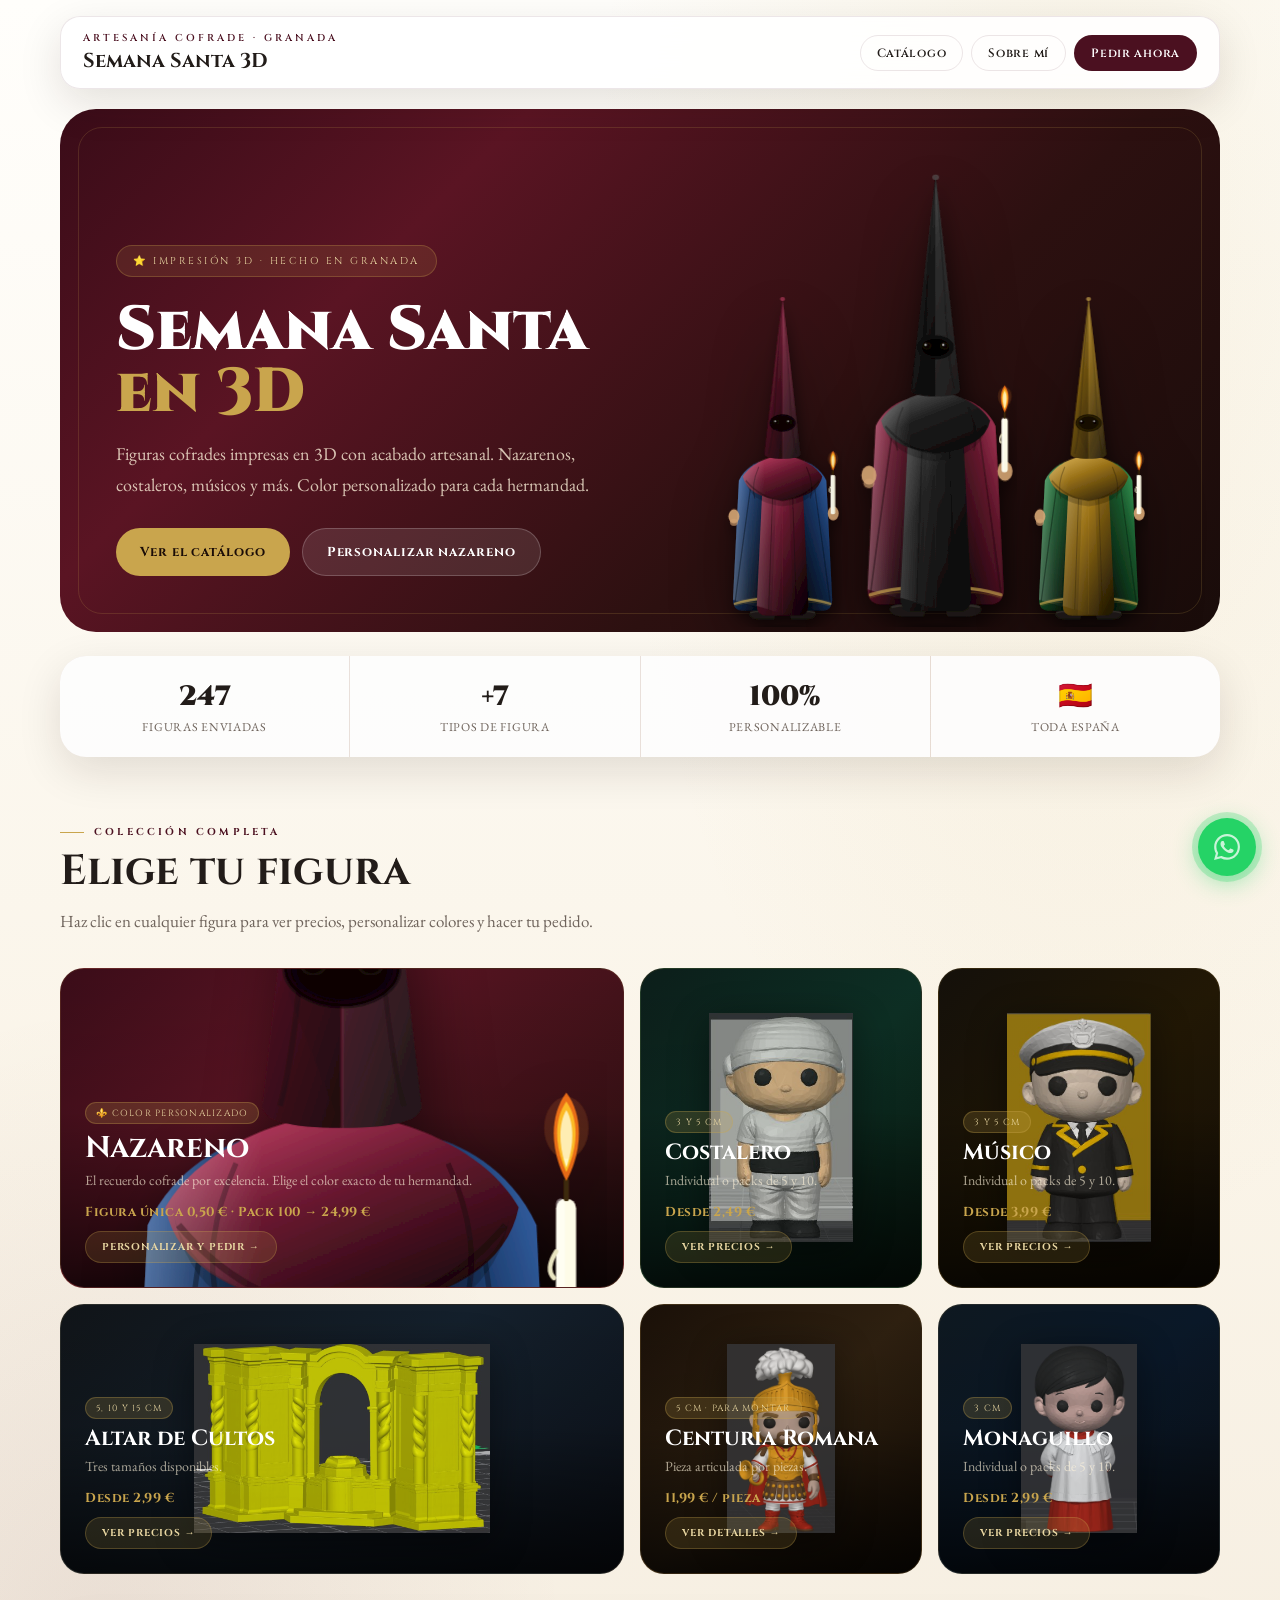
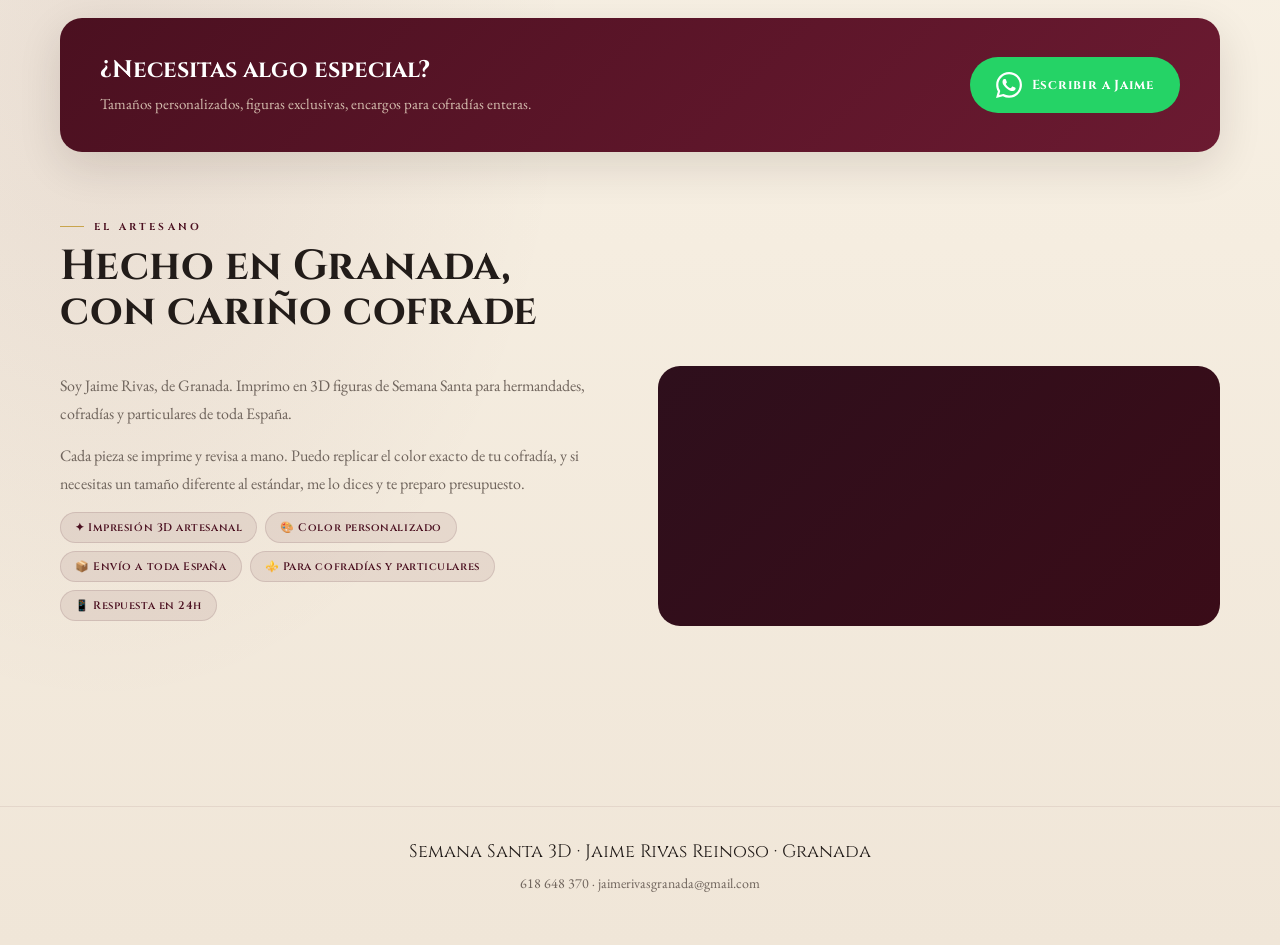
==== commit dba0ee8d: "Add files via upload" ====
--- a/index.html
+++ b/index.html
@@ -3,7 +3,7 @@
 <head>
 <meta charset="UTF-8">
 <meta name="viewport" content="width=device-width, initial-scale=1.0">
-<meta name="description" content="Semana Santa 3D · Figuras cofrades en impresión 3D. Nazarenos, costaleros, músicos, altares y más. Hecho en Granada.">
+<meta name="description" content="Semana Santa 3D · Figuras cofrades en impresión 3D. Nazarenos, costaleros, músicos, altares y más. Granada.">
 <title>Semana Santa 3D · Jaime Rivas · Granada</title>
 <link rel="icon" type="image/svg+xml" href="data:image/svg+xml,%3Csvg xmlns='http://www.w3.org/2000/svg' viewBox='0 0 32 32'%3E%3Crect width='32' height='32' rx='8' fill='%234b1020'/%3E%3Cpath d='M16 2 Q19 7 20 11 L19 27 L13 27 L12 11 Q13 7 16 2Z' fill='%23c9a54d'/%3E%3Cellipse cx='16' cy='13' rx='3' ry='2' fill='%234b1020'/%3E%3C/svg%3E">
 <link rel="preconnect" href="https://fonts.googleapis.com">
@@ -13,151 +13,106 @@
 *,*::before,*::after{box-sizing:border-box;margin:0;padding:0;}
 html{scroll-behavior:smooth;}
 :root{
-  --vino:#4b1020;--vino2:#6b1a31;
-  --oro:#c9a54d;--oroS:#ead8a3;
-  --crema:#faf4e8;--tinta:#171311;
-  --grafito:#221c19;--gris:#6f645c;
+  --vino:#4b1020;--vino2:#6b1a31;--oro:#c9a54d;--oroS:#ead8a3;
+  --crema:#faf4e8;--tinta:#171311;--grafito:#221c19;--gris:#6f645c;
   --borde:rgba(75,16,32,.1);
-  --smd:0 14px 44px rgba(34,18,11,.12);
-  --slg:0 24px 64px rgba(34,18,11,.2);
+  --smd:0 14px 44px rgba(34,18,11,.12);--slg:0 24px 64px rgba(34,18,11,.2);
   --r:26px;
 }
-body{
-  font-family:'EB Garamond',Georgia,serif;color:var(--tinta);
+body{font-family:'EB Garamond',Georgia,serif;color:var(--tinta);
   background:radial-gradient(ellipse at 85% 8%,rgba(201,165,77,.12),transparent 32%),
-             radial-gradient(ellipse at 8% 65%,rgba(75,16,32,.08),transparent 28%),
-             linear-gradient(180deg,#fffefb 0%,#faf4e8 45%,#f0e6d8 100%);
-  min-height:100vh;
-}
-.page{width:min(1160px,calc(100vw - 32px));margin:0 auto;padding-bottom:100px;}
-
-/* ── NAV ── */
-.nav{position:sticky;top:14px;z-index:100;margin:16px 0 0;padding:14px 22px;
-  background:rgba(255,255,255,.88);backdrop-filter:blur(18px);
+  radial-gradient(ellipse at 8% 65%,rgba(75,16,32,.08),transparent 28%),
+  linear-gradient(180deg,#fffefb 0%,#faf4e8 45%,#f0e6d8 100%);min-height:100vh;}
+.page{width:calc(100vw - 32px);max-width:1160px;margin:0 auto;padding-bottom:100px;}
+.nav{position:-webkit-sticky;position:sticky;top:14px;z-index:100;margin:16px 0 0;padding:14px 22px;
+  background:rgba(255,255,255,.88);-webkit-backdrop-filter:blur(18px);backdrop-filter:blur(18px);
   border:1px solid var(--borde);border-radius:20px;box-shadow:var(--smd);
-  display:flex;align-items:center;justify-content:space-between;gap:16px;}
-.nav-brand{display:flex;flex-direction:column;gap:1px;}
+  display:-webkit-flex;display:flex;-webkit-align-items:center;align-items:center;
+  -webkit-justify-content:space-between;justify-content:space-between;gap:16px;}
+.nav-brand{display:-webkit-flex;display:flex;-webkit-flex-direction:column;flex-direction:column;gap:2px;}
 .nav-ey{font-family:'Cinzel',serif;font-size:10px;letter-spacing:.3em;text-transform:uppercase;color:var(--vino);font-weight:600;}
 .nav-tit{font-family:'Cinzel',serif;font-size:20px;font-weight:700;color:var(--grafito);}
-.nav-links{display:flex;gap:8px;align-items:center;flex-wrap:wrap;}
-.nav-a{font-family:'Cinzel',serif;font-size:12px;font-weight:600;letter-spacing:.06em;text-decoration:none;padding:9px 16px;border-radius:999px;border:1px solid var(--borde);color:var(--grafito);transition:all .22s;}
-.nav-a:hover{background:var(--crema);border-color:rgba(75,16,32,.22);}
+.nav-links{display:-webkit-flex;display:flex;gap:8px;-webkit-flex-wrap:wrap;flex-wrap:wrap;-webkit-align-items:center;align-items:center;}
+.nav-a{font-family:'Cinzel',serif;font-size:12px;font-weight:600;letter-spacing:.06em;text-decoration:none;padding:9px 16px;border-radius:999px;border:1px solid var(--borde);color:var(--grafito);-webkit-transition:all .22s;transition:all .22s;}
+.nav-a:hover{background:var(--crema);}
 .nav-a.pri{background:var(--vino);color:#fff;border-color:transparent;}
-.nav-a.pri:hover{background:var(--vino2);transform:translateY(-1px);}
-
-/* ── HERO ── */
-.hero{
-  margin-top:20px;border-radius:36px;overflow:hidden;position:relative;
+.hero{margin-top:20px;border-radius:36px;overflow:hidden;position:relative;
   background:linear-gradient(135deg,#3a0c18 0%,#5a1423 28%,#2c1010 65%,#190c0a 100%);
-  padding:56px 56px 0;display:grid;grid-template-columns:1.1fr .9fr;gap:32px;align-items:end;
-}
+  padding:56px 56px 0;display:grid;grid-template-columns:1.1fr .9fr;gap:32px;-webkit-align-items:end;align-items:end;}
 .hero::before{content:'';position:absolute;inset:18px;border:1px solid rgba(201,165,77,.18);border-radius:24px;pointer-events:none;z-index:0;}
 .hero-copy{position:relative;z-index:2;padding-bottom:56px;}
-.hero-pill{display:inline-flex;align-items:center;gap:8px;padding:8px 16px;border-radius:999px;background:rgba(201,165,77,.13);border:1px solid rgba(201,165,77,.28);color:var(--oroS);font-family:'Cinzel',serif;font-size:10px;letter-spacing:.25em;text-transform:uppercase;margin-bottom:22px;}
-.hero-h1{font-family:'Cinzel',serif;font-size:clamp(34px,5.5vw,62px);font-weight:900;line-height:1.0;letter-spacing:.02em;color:#fff;margin-bottom:16px;}
+.hero-pill{display:-webkit-inline-flex;display:inline-flex;-webkit-align-items:center;align-items:center;gap:8px;padding:8px 16px;border-radius:999px;background:rgba(201,165,77,.13);border:1px solid rgba(201,165,77,.28);color:var(--oroS);font-family:'Cinzel',serif;font-size:10px;letter-spacing:.25em;text-transform:uppercase;margin-bottom:22px;}
+.hero-h1{font-family:'Cinzel',serif;font-size:clamp(34px,5.5vw,62px);font-weight:900;line-height:1.0;color:#fff;margin-bottom:16px;}
 .hero-h1 em{color:var(--oro);font-style:normal;display:block;}
 .hero-p{font-size:18px;line-height:1.7;color:rgba(255,245,220,.78);max-width:480px;margin-bottom:28px;}
-.hero-cta{display:flex;gap:12px;flex-wrap:wrap;}
-.btn{display:inline-flex;align-items:center;gap:8px;padding:14px 24px;border-radius:999px;border:none;font-family:'Cinzel',serif;font-size:13px;font-weight:700;letter-spacing:.07em;text-decoration:none;cursor:pointer;transition:all .25s;}
+.hero-cta{display:-webkit-flex;display:flex;gap:12px;-webkit-flex-wrap:wrap;flex-wrap:wrap;}
+.btn{display:-webkit-inline-flex;display:inline-flex;-webkit-align-items:center;align-items:center;gap:8px;padding:14px 24px;border-radius:999px;border:none;font-family:'Cinzel',serif;font-size:13px;font-weight:700;letter-spacing:.07em;text-decoration:none;cursor:pointer;-webkit-transition:all .25s;transition:all .25s;}
 .btn-gold{background:var(--oro);color:#1a0c07;}
-.btn-gold:hover{background:#deba5e;transform:translateY(-2px);box-shadow:0 10px 28px rgba(201,165,77,.4);}
+.btn-gold:hover{background:#deba5e;-webkit-transform:translateY(-2px);transform:translateY(-2px);}
 .btn-ghost{background:rgba(255,255,255,.1);color:#fff;border:1px solid rgba(255,255,255,.2);}
-.btn-ghost:hover{background:rgba(255,255,255,.18);transform:translateY(-2px);}
-.hero-art{position:relative;z-index:2;display:flex;align-items:flex-end;justify-content:center;gap:12px;padding:0 8px;}
-.hnz{opacity:0;transform:translateY(50px);animation:nzRise .9s cubic-bezier(.22,1,.36,1) forwards;filter:drop-shadow(0 18px 30px rgba(0,0,0,.45));cursor:pointer;transition:filter .3s;}
-.hnz:hover{filter:drop-shadow(0 24px 40px rgba(0,0,0,.65));}
-.hnz:nth-child(1){width:27%;animation-delay:.28s;}
-.hnz:nth-child(2){width:37%;animation-delay:.08s;}
-.hnz:nth-child(3){width:27%;animation-delay:.44s;}
+.btn-ghost:hover{background:rgba(255,255,255,.18);-webkit-transform:translateY(-2px);transform:translateY(-2px);}
+.hero-art{position:relative;z-index:2;display:-webkit-flex;display:flex;-webkit-align-items:flex-end;align-items:flex-end;-webkit-justify-content:center;justify-content:center;gap:12px;padding:0 8px;}
+.hnz{opacity:0;-webkit-transform:translateY(50px);transform:translateY(50px);-webkit-animation:nzRise .9s cubic-bezier(.22,1,.36,1) forwards;animation:nzRise .9s cubic-bezier(.22,1,.36,1) forwards;-webkit-filter:drop-shadow(0 18px 30px rgba(0,0,0,.45));filter:drop-shadow(0 18px 30px rgba(0,0,0,.45));}
+.hnz:nth-child(1){width:27%;-webkit-animation-delay:.28s;animation-delay:.28s;}
+.hnz:nth-child(2){width:37%;-webkit-animation-delay:.08s;animation-delay:.08s;}
+.hnz:nth-child(3){width:27%;-webkit-animation-delay:.44s;animation-delay:.44s;}
+@-webkit-keyframes nzRise{to{opacity:1;-webkit-transform:translateY(0);transform:translateY(0);}}
 @keyframes nzRise{to{opacity:1;transform:translateY(0);}}
-
-/* ── STATS ── */
 .stats{display:grid;grid-template-columns:repeat(4,1fr);gap:1px;background:var(--borde);border-radius:var(--r);overflow:hidden;margin:24px 0 0;box-shadow:var(--smd);}
 .stat{background:rgba(255,255,255,.92);padding:22px 16px;text-align:center;}
 .stat-num{font-family:'Cinzel',serif;font-size:28px;font-weight:900;color:var(--grafito);margin-bottom:4px;}
 .stat-lbl{font-size:12px;color:var(--gris);letter-spacing:.06em;text-transform:uppercase;}
-
-/* ── SECCIÓN CATÁLOGO ── */
 .section{margin-top:68px;}
-.sec-lbl{font-family:'Cinzel',serif;font-size:10px;letter-spacing:.32em;text-transform:uppercase;color:var(--vino);font-weight:700;margin-bottom:10px;display:flex;align-items:center;gap:10px;}
+.sec-lbl{font-family:'Cinzel',serif;font-size:10px;letter-spacing:.32em;text-transform:uppercase;color:var(--vino);font-weight:700;margin-bottom:10px;display:-webkit-flex;display:flex;-webkit-align-items:center;align-items:center;gap:10px;}
 .sec-lbl::before{content:'';display:block;width:24px;height:1px;background:var(--oro);}
 .sec-h2{font-family:'Cinzel',serif;font-size:clamp(24px,4vw,42px);font-weight:700;line-height:1.08;color:var(--grafito);margin-bottom:12px;}
 .sec-p{font-size:17px;color:var(--gris);line-height:1.7;max-width:600px;}
-
-/* ── GRID CATEGORÍAS ── */
 .cat-grid{display:grid;grid-template-columns:2fr 1fr 1fr;grid-template-rows:auto auto;gap:16px;margin-top:32px;}
-.cat-card{
-  border-radius:24px;overflow:hidden;position:relative;
-  background:linear-gradient(135deg,#3a0c18,#2e0f1c);
-  border:1px solid rgba(201,165,77,.12);
-  cursor:pointer;transition:all .3s;text-decoration:none;color:inherit;
-  display:flex;flex-direction:column;justify-content:flex-end;
-  min-height:270px;padding:24px;
-}
-.cat-card:hover{transform:translateY(-5px);box-shadow:0 20px 50px rgba(34,18,11,.28);border-color:rgba(201,165,77,.28);}
+.cat-card{border-radius:24px;overflow:hidden;position:relative;background:linear-gradient(135deg,#3a0c18,#2e0f1c);border:1px solid rgba(201,165,77,.12);cursor:pointer;-webkit-transition:all .3s;transition:all .3s;text-decoration:none;color:inherit;display:-webkit-flex;display:flex;-webkit-flex-direction:column;flex-direction:column;-webkit-justify-content:flex-end;justify-content:flex-end;min-height:270px;padding:24px;}
+.cat-card:hover{-webkit-transform:translateY(-5px);transform:translateY(-5px);box-shadow:0 20px 50px rgba(34,18,11,.28);border-color:rgba(201,165,77,.28);}
 .cat-card.featured{min-height:320px;}
 .cat-card::before{content:'';position:absolute;inset:0;background:linear-gradient(0deg,rgba(0,0,0,.72) 0%,rgba(0,0,0,.08) 55%,transparent 100%);}
-.cat-art{position:absolute;inset:0;display:flex;align-items:center;justify-content:center;overflow:hidden;padding:20px;}
-.cat-art-svg{width:50%;opacity:.82;filter:drop-shadow(0 10px 20px rgba(0,0,0,.5));transition:transform .3s;}
-.cat-card:hover .cat-art-svg{transform:scale(1.07) translateY(-5px);}
-.cat-art-emoji{font-size:72px;opacity:.28;transition:transform .3s;}
-.cat-card:hover .cat-art-emoji{transform:scale(1.12) translateY(-6px);}
+.cat-art{position:absolute;inset:0;display:-webkit-flex;display:flex;-webkit-align-items:center;align-items:center;-webkit-justify-content:center;justify-content:center;overflow:hidden;padding:16px;}
+.cat-art img{width:60%;height:80%;object-fit:contain;opacity:.85;-webkit-filter:drop-shadow(0 10px 20px rgba(0,0,0,.55));filter:drop-shadow(0 10px 20px rgba(0,0,0,.55));-webkit-transition:-webkit-transform .3s;transition:transform .3s;}
+.cat-card:hover .cat-art img{-webkit-transform:scale(1.07) translateY(-5px);transform:scale(1.07) translateY(-5px);}
 .cat-info{position:relative;z-index:2;}
-.cat-pill{display:inline-flex;align-items:center;padding:4px 10px;border-radius:999px;background:rgba(201,165,77,.18);border:1px solid rgba(201,165,77,.3);color:var(--oroS);font-family:'Cinzel',serif;font-size:9px;letter-spacing:.14em;text-transform:uppercase;margin-bottom:8px;}
+.cat-pill{display:-webkit-inline-flex;display:inline-flex;-webkit-align-items:center;align-items:center;padding:4px 10px;border-radius:999px;background:rgba(201,165,77,.18);border:1px solid rgba(201,165,77,.3);color:var(--oroS);font-family:'Cinzel',serif;font-size:9px;letter-spacing:.14em;text-transform:uppercase;margin-bottom:8px;}
 .cat-name{font-family:'Cinzel',serif;font-size:22px;font-weight:700;color:#fff;margin-bottom:5px;line-height:1.1;}
 .cat-card.featured .cat-name{font-size:30px;}
 .cat-desc{font-size:14px;color:rgba(255,245,220,.65);line-height:1.5;margin-bottom:12px;}
 .cat-price{font-family:'Cinzel',serif;font-size:13px;color:var(--oro);font-weight:700;letter-spacing:.04em;margin-bottom:10px;}
-.cat-btn{display:inline-flex;align-items:center;gap:5px;padding:8px 16px;border-radius:999px;background:rgba(201,165,77,.15);border:1px solid rgba(201,165,77,.28);color:var(--oroS);font-family:'Cinzel',serif;font-size:10px;font-weight:700;letter-spacing:.08em;text-transform:uppercase;transition:all .22s;}
+.cat-btn{display:-webkit-inline-flex;display:inline-flex;-webkit-align-items:center;align-items:center;gap:5px;padding:8px 16px;border-radius:999px;background:rgba(201,165,77,.15);border:1px solid rgba(201,165,77,.28);color:var(--oroS);font-family:'Cinzel',serif;font-size:10px;font-weight:700;letter-spacing:.08em;text-transform:uppercase;-webkit-transition:all .22s;transition:all .22s;}
 .cat-card:hover .cat-btn{background:var(--oro);color:#1a0c07;border-color:transparent;}
-
-/* Colores por categoría */
 .cat-nazareno{background:linear-gradient(135deg,#3a0c18 0%,#5a1423 35%,#2c1010 100%);}
 .cat-costalero{background:linear-gradient(135deg,#0c1e1a,#0d2f24,#091b10);}
 .cat-musico{background:linear-gradient(135deg,#14100a,#221805,#181006);}
 .cat-altar{background:linear-gradient(135deg,#101418,#14202c,#0c1018);}
 .cat-centuria{background:linear-gradient(135deg,#1a1008,#2e2010,#140c04);}
 .cat-monaguillo{background:linear-gradient(135deg,#0e1820,#0a1828,#0c1016);}
-
-/* ── FRANJA CTA ── */
-.cta-strip{
-  margin-top:44px;border-radius:22px;
-  background:linear-gradient(135deg,var(--vino),var(--vino2));
-  padding:36px 40px;display:flex;align-items:center;justify-content:space-between;gap:24px;
-  box-shadow:var(--smd);
-}
+.cta-strip{margin-top:44px;border-radius:22px;background:linear-gradient(135deg,var(--vino),var(--vino2));padding:36px 40px;display:-webkit-flex;display:flex;-webkit-align-items:center;align-items:center;-webkit-justify-content:space-between;justify-content:space-between;gap:24px;box-shadow:var(--smd);}
 .cta-text h3{font-family:'Cinzel',serif;font-size:24px;font-weight:700;color:#fff;margin-bottom:6px;}
 .cta-text p{font-size:15px;color:rgba(255,245,220,.75);line-height:1.6;}
-.btn-wa-strip{display:flex;align-items:center;gap:10px;padding:15px 26px;border-radius:999px;background:#25D366;color:#fff;text-decoration:none;font-family:'Cinzel',serif;font-size:13px;font-weight:700;letter-spacing:.06em;transition:all .26s;white-space:nowrap;flex-shrink:0;}
-.btn-wa-strip:hover{background:#1cb957;transform:translateY(-2px);box-shadow:0 12px 28px rgba(37,211,102,.35);}
-
-/* ── SOBRE ── */
-.sobre-grid{display:grid;grid-template-columns:1fr 1fr;gap:36px;margin-top:32px;align-items:center;}
+.btn-wa-strip{display:-webkit-flex;display:flex;-webkit-align-items:center;align-items:center;gap:10px;padding:15px 26px;border-radius:999px;background:#25D366;color:#fff;text-decoration:none;font-family:'Cinzel',serif;font-size:13px;font-weight:700;letter-spacing:.06em;-webkit-transition:all .26s;transition:all .26s;white-space:nowrap;-webkit-flex-shrink:0;flex-shrink:0;}
+.btn-wa-strip:hover{background:#1cb957;-webkit-transform:translateY(-2px);transform:translateY(-2px);}
+.sobre-grid{display:grid;grid-template-columns:1fr 1fr;gap:36px;margin-top:32px;-webkit-align-items:center;align-items:center;}
 .sobre-copy h3{font-family:'Cinzel',serif;font-size:30px;font-weight:700;color:var(--grafito);margin-bottom:12px;}
 .sobre-copy p{font-size:16px;color:var(--gris);line-height:1.75;margin-bottom:14px;}
-.tags{display:flex;flex-wrap:wrap;gap:8px;}
+.tags{display:-webkit-flex;display:flex;-webkit-flex-wrap:wrap;flex-wrap:wrap;gap:8px;}
 .tag{padding:7px 14px;border-radius:999px;background:rgba(75,16,32,.08);border:1px solid rgba(75,16,32,.12);font-family:'Cinzel',serif;font-size:11px;font-weight:600;color:var(--vino);letter-spacing:.05em;}
-.sobre-art{border-radius:22px;overflow:hidden;background:linear-gradient(135deg,#2e0f1c,#3a0c18);min-height:260px;display:flex;align-items:flex-end;justify-content:center;}
-.sobre-nzgroup{display:flex;align-items:flex-end;justify-content:center;gap:8px;padding:0 16px;}
-
-/* ── FOOTER ── */
+.sobre-art{border-radius:22px;overflow:hidden;background:linear-gradient(135deg,#2e0f1c,#3a0c18);min-height:260px;display:-webkit-flex;display:flex;-webkit-align-items:flex-end;align-items:flex-end;-webkit-justify-content:center;justify-content:center;}
+.sobre-nz{display:-webkit-flex;display:flex;-webkit-align-items:flex-end;align-items:flex-end;-webkit-justify-content:center;justify-content:center;gap:8px;padding:0 16px;}
 footer{margin-top:80px;padding:32px 0 48px;border-top:1px solid rgba(75,16,32,.08);text-align:center;}
 .foot-brand{font-family:'Cinzel',serif;font-size:18px;color:var(--grafito);margin-bottom:7px;}
 .foot-sub{font-size:14px;color:var(--gris);line-height:1.8;}
 .foot-sub a{color:var(--gris);text-decoration:none;}
 .foot-sub a:hover{color:var(--vino);}
-
-/* ── WA ── */
-.wa-float{position:fixed;bottom:24px;right:24px;z-index:200;width:58px;height:58px;border-radius:50%;background:#25D366;color:#fff;border:none;cursor:pointer;display:flex;align-items:center;justify-content:center;box-shadow:0 6px 24px rgba(37,211,102,.45);transition:all .25s;text-decoration:none;}
-.wa-float:hover{transform:scale(1.1) translateY(-3px);}
-.wa-pulse{position:absolute;inset:-6px;border-radius:50%;background:rgba(37,211,102,.25);animation:pulse 2s ease-in-out infinite;}
+.wa-float{position:fixed;bottom:24px;right:24px;z-index:200;width:58px;height:58px;border-radius:50%;background:#25D366;color:#fff;border:none;cursor:pointer;display:-webkit-flex;display:flex;-webkit-align-items:center;align-items:center;-webkit-justify-content:center;justify-content:center;box-shadow:0 6px 24px rgba(37,211,102,.45);-webkit-transition:all .25s;transition:all .25s;text-decoration:none;}
+.wa-float:hover{-webkit-transform:scale(1.1) translateY(-3px);transform:scale(1.1) translateY(-3px);}
+.wa-pulse{position:absolute;inset:-6px;border-radius:50%;background:rgba(37,211,102,.25);-webkit-animation:pulse 2s ease-in-out infinite;animation:pulse 2s ease-in-out infinite;}
+@-webkit-keyframes pulse{0%,100%{-webkit-transform:scale(1);transform:scale(1);opacity:.6;}50%{-webkit-transform:scale(1.18);transform:scale(1.18);opacity:0;}}
 @keyframes pulse{0%,100%{transform:scale(1);opacity:.6;}50%{transform:scale(1.18);opacity:0;}}
-
-/* ── REVEAL ── */
-.wr{opacity:0;transform:translateY(28px);transition:opacity .7s ease,transform .7s cubic-bezier(.22,1,.36,1);}
-.wr.show{opacity:1;transform:translateY(0);}
-
-/* ── RESPONSIVE ── */
+.wr{opacity:0;-webkit-transform:translateY(28px);transform:translateY(28px);-webkit-transition:opacity .7s ease,-webkit-transform .7s cubic-bezier(.22,1,.36,1);transition:opacity .7s ease,transform .7s cubic-bezier(.22,1,.36,1);}
+.wr.show{opacity:1;-webkit-transform:translateY(0);transform:translateY(0);}
 @media(max-width:960px){
   .hero{grid-template-columns:1fr;padding:36px 28px 0;gap:20px;}
   .hero-copy{padding-bottom:32px;}
@@ -166,50 +121,40 @@
   .cat-card.featured{grid-column:1/-1;}
   .stats{grid-template-columns:repeat(2,1fr);}
   .sobre-grid{grid-template-columns:1fr;}
-  .cta-strip{flex-direction:column;text-align:center;}
+  .cta-strip{-webkit-flex-direction:column;flex-direction:column;text-align:center;}
 }
 @media(max-width:640px){
   .page{width:calc(100vw - 16px);}
-  .nav{flex-wrap:wrap;border-radius:16px;position:static;margin-top:10px;padding:12px 16px;gap:10px;}
+  .nav{-webkit-flex-wrap:wrap;flex-wrap:wrap;border-radius:16px;position:static;margin-top:10px;padding:12px 16px;gap:10px;}
   .nav-brand{width:100%;}
-  .nav-ey{font-size:9px;}
-  .nav-tit{font-size:17px;}
   .nav-links{width:100%;display:grid;grid-template-columns:1fr 1fr 1fr;gap:6px;}
-  .nav-a{text-align:center;padding:8px 6px;font-size:10px;letter-spacing:.04em;}
+  .nav-a{text-align:center;padding:8px 6px;font-size:10px;}
   .hero{padding:20px 14px 0;border-radius:20px;gap:14px;}
-  .hero-pill{font-size:9px;padding:6px 11px;margin-bottom:12px;}
   .hero-h1{font-size:26px;margin-bottom:10px;}
   .hero-p{font-size:14px;margin-bottom:16px;}
   .btn{padding:11px 16px;font-size:11px;}
-  .hero-cta{gap:8px;}
   .stats{grid-template-columns:repeat(2,1fr);}
   .stat-num{font-size:22px;}
   .section{margin-top:44px;}
   .sec-h2{font-size:22px;}
-  .sec-p{font-size:15px;}
   .cat-grid{grid-template-columns:1fr;}
   .cat-card.featured{grid-column:auto;}
   .cat-card{min-height:220px;padding:18px;}
   .cat-card.featured{min-height:260px;}
   .cat-name{font-size:18px;}
   .cat-card.featured .cat-name{font-size:24px;}
-  .cat-desc{font-size:13px;}
   .cta-strip{padding:24px 18px;border-radius:18px;}
   .cta-text h3{font-size:20px;}
-  .cta-text p{font-size:14px;}
   .sobre-art{min-height:200px;}
-  footer{margin-top:56px;padding:24px 0 36px;}
 }
 @media(max-width:380px){
   .nav-links{grid-template-columns:1fr 1fr;}
   .nav-a.pri{grid-column:1/-1;}
-  .cat-card{min-height:190px;padding:16px;}
 }
 </style>
 </head>
 <body>
 <div class="page">
-
 <nav class="nav">
   <div class="nav-brand">
     <span class="nav-ey">Artesanía Cofrade · Granada</span>
@@ -221,14 +166,9 @@
     <a href="https://wa.me/34618648370?text=Hola%20Jaime%2C%20me%20interesan%20las%20figuras%20de%20Semana%20Santa%203D." target="_blank" class="nav-a pri">Pedir ahora</a>
   </div>
 </nav>
-
-<!-- HERO -->
 <section class="hero">
   <div class="hero-copy">
-    <div class="hero-pill">
-      <svg width="12" height="12" viewBox="0 0 12 12" fill="currentColor"><polygon points="6,1 7.5,4.5 11,5 8.5,7.5 9,11 6,9.5 3,11 3.5,7.5 1,5 4.5,4.5"/></svg>
-      Impresión 3D · Hecho en Granada
-    </div>
+    <div class="hero-pill">⭐ Impresión 3D · Hecho en Granada</div>
     <h1 class="hero-h1">Semana Santa<em>en 3D</em></h1>
     <p class="hero-p">Figuras cofrades impresas en 3D con acabado artesanal. Nazarenos, costaleros, músicos y más. Color personalizado para cada hermandad.</p>
     <div class="hero-cta">
@@ -238,38 +178,29 @@
   </div>
   <div class="hero-art" id="heroArt"></div>
 </section>
-
-<!-- STATS -->
 <div class="stats wr">
   <div class="stat"><div class="stat-num" id="counterNum">247</div><div class="stat-lbl">Figuras enviadas</div></div>
   <div class="stat"><div class="stat-num">+7</div><div class="stat-lbl">Tipos de figura</div></div>
   <div class="stat"><div class="stat-num">100%</div><div class="stat-lbl">Personalizable</div></div>
   <div class="stat"><div class="stat-num">🇪🇸</div><div class="stat-lbl">Toda España</div></div>
 </div>
-
-<!-- CATÁLOGO -->
 <section class="section" id="catalogo">
   <div class="sec-lbl">Colección completa</div>
   <h2 class="sec-h2">Elige tu figura</h2>
   <p class="sec-p">Haz clic en cualquier figura para ver precios, personalizar colores y hacer tu pedido.</p>
-
   <div class="cat-grid">
-
-    <!-- NAZARENO FEATURED -->
     <a href="nazarenos.html" class="cat-card cat-nazareno featured wr">
-      <div class="cat-art"><div class="cat-art-svg" id="catNazSvg"></div></div>
-      <div class="cat-info">
-        <div class="cat-pill">⚜️ Figura principal · color personalizado</div>
+      <div class="cat-art" id="catNazArt"></div>
+      <div class="cat-info">
+        <div class="cat-pill">⚜️ Color personalizado</div>
         <div class="cat-name">Nazareno</div>
-        <div class="cat-desc">El recuerdo cofrade por excelencia. Elige el color exacto de tu hermandad para la capa, hábito y capirote.</div>
-        <div class="cat-price">Figura única 0,50 € · Pack 10 → 5 € · Pack 100 → 24,99 €</div>
+        <div class="cat-desc">El recuerdo cofrade por excelencia. Elige el color exacto de tu hermandad.</div>
+        <div class="cat-price">Figura única 0,50 € · Pack 100 → 24,99 €</div>
         <div class="cat-btn">Personalizar y pedir →</div>
       </div>
     </a>
-
-    <!-- COSTALERO -->
     <a href="nazarenos.html?tipo=costalero" class="cat-card cat-costalero wr">
-      <div class="cat-art"><div class="cat-art-emoji">🙏</div></div>
+      <div class="cat-art"><img src="[data-uri]" alt="Costalero" loading="lazy"></div>
       <div class="cat-info">
         <div class="cat-pill">3 y 5 cm</div>
         <div class="cat-name">Costalero</div>
@@ -278,10 +209,8 @@
         <div class="cat-btn">Ver precios →</div>
       </div>
     </a>
-
-    <!-- MÚSICO -->
     <a href="nazarenos.html?tipo=musico" class="cat-card cat-musico wr">
-      <div class="cat-art"><div class="cat-art-emoji">🎺</div></div>
+      <div class="cat-art"><img src="[data-uri]" alt="Músico" loading="lazy"></div>
       <div class="cat-info">
         <div class="cat-pill">3 y 5 cm</div>
         <div class="cat-name">Músico</div>
@@ -290,10 +219,8 @@
         <div class="cat-btn">Ver precios →</div>
       </div>
     </a>
-
-    <!-- ALTAR -->
     <a href="nazarenos.html?tipo=altar" class="cat-card cat-altar wr">
-      <div class="cat-art"><div class="cat-art-emoji">🕯️</div></div>
+      <div class="cat-art"><img src="[data-uri]" alt="Altar de Cultos" loading="lazy"></div>
       <div class="cat-info">
         <div class="cat-pill">5, 10 y 15 cm</div>
         <div class="cat-name">Altar de Cultos</div>
@@ -302,10 +229,8 @@
         <div class="cat-btn">Ver precios →</div>
       </div>
     </a>
-
-    <!-- CENTURIA -->
     <a href="nazarenos.html?tipo=centuria" class="cat-card cat-centuria wr">
-      <div class="cat-art"><div class="cat-art-emoji">⚔️</div></div>
+      <div class="cat-art"><img src="[data-uri]" alt="Centuria Romana" loading="lazy"></div>
       <div class="cat-info">
         <div class="cat-pill">5 cm · para montar</div>
         <div class="cat-name">Centuria Romana</div>
@@ -314,10 +239,8 @@
         <div class="cat-btn">Ver detalles →</div>
       </div>
     </a>
-
-    <!-- MONAGUILLO -->
     <a href="nazarenos.html?tipo=monaguillo" class="cat-card cat-monaguillo wr">
-      <div class="cat-art"><div class="cat-art-emoji">🧒</div></div>
+      <div class="cat-art"><img src="[data-uri]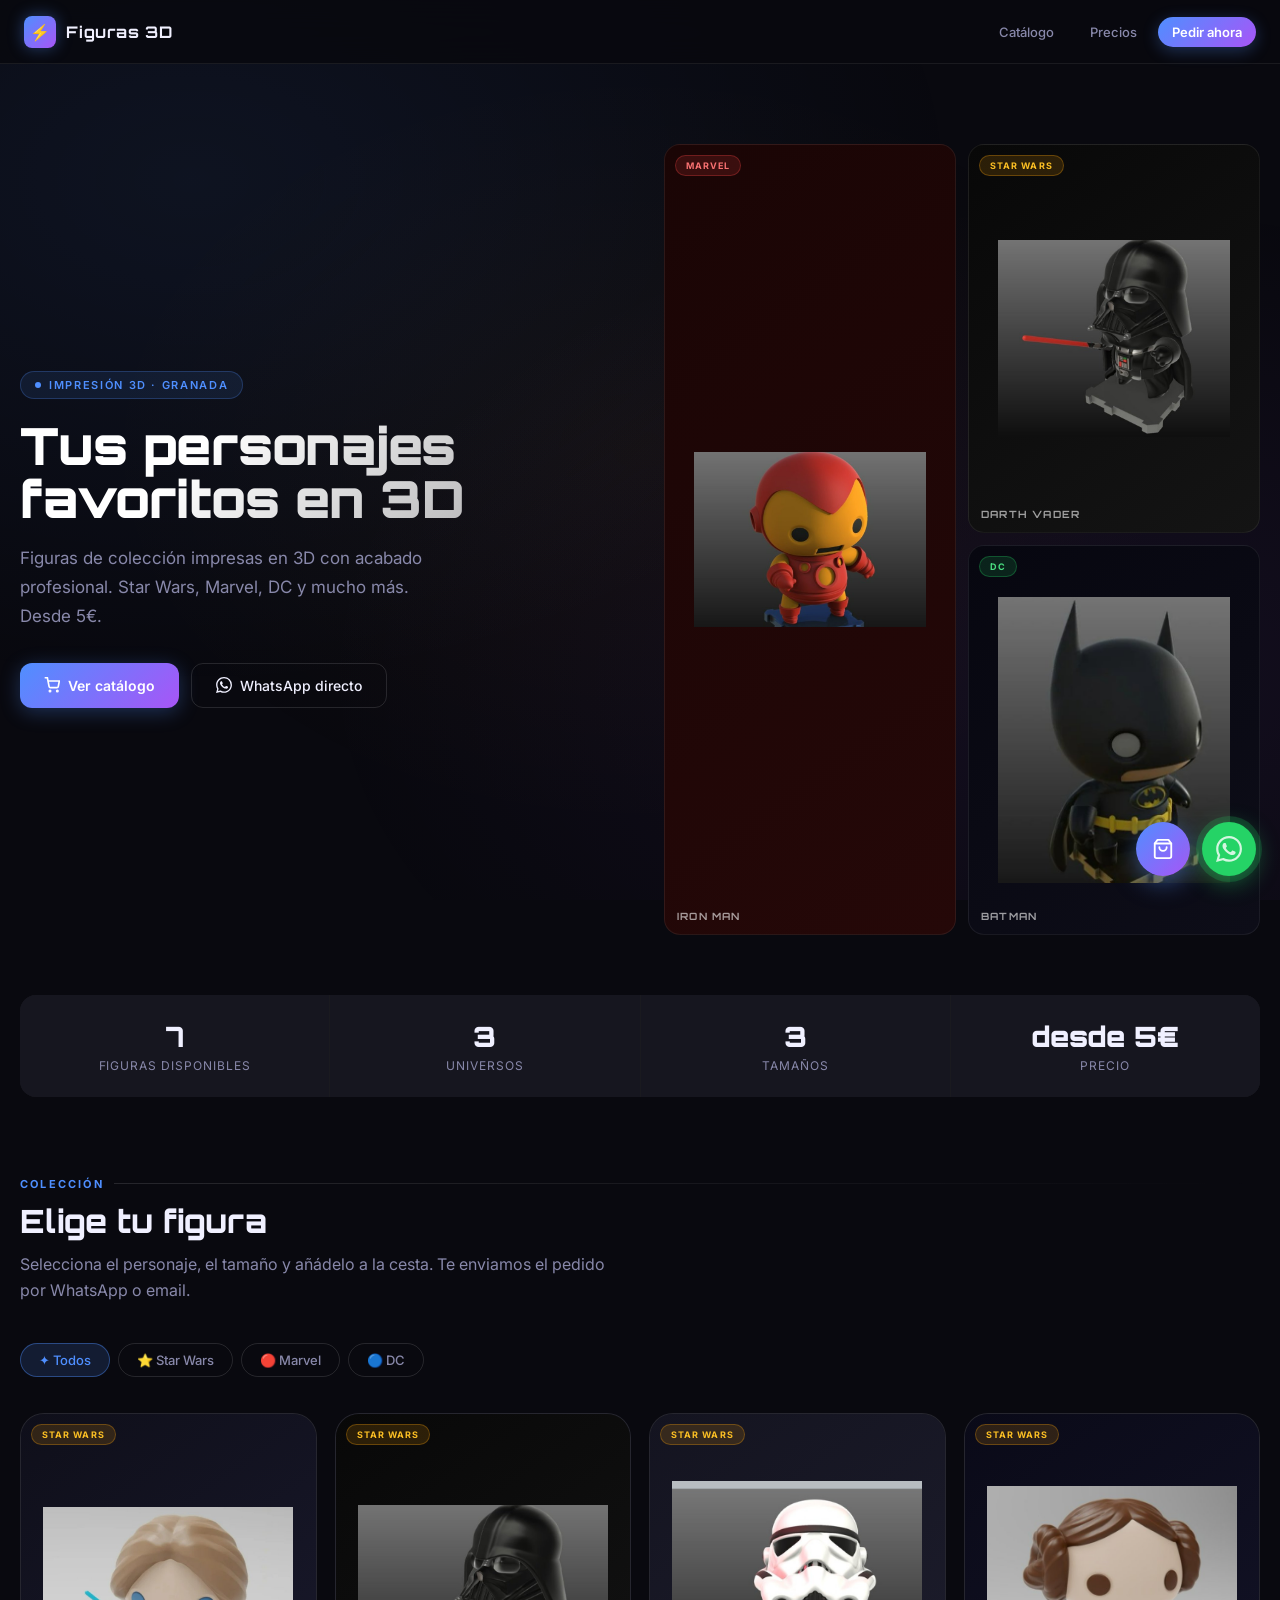
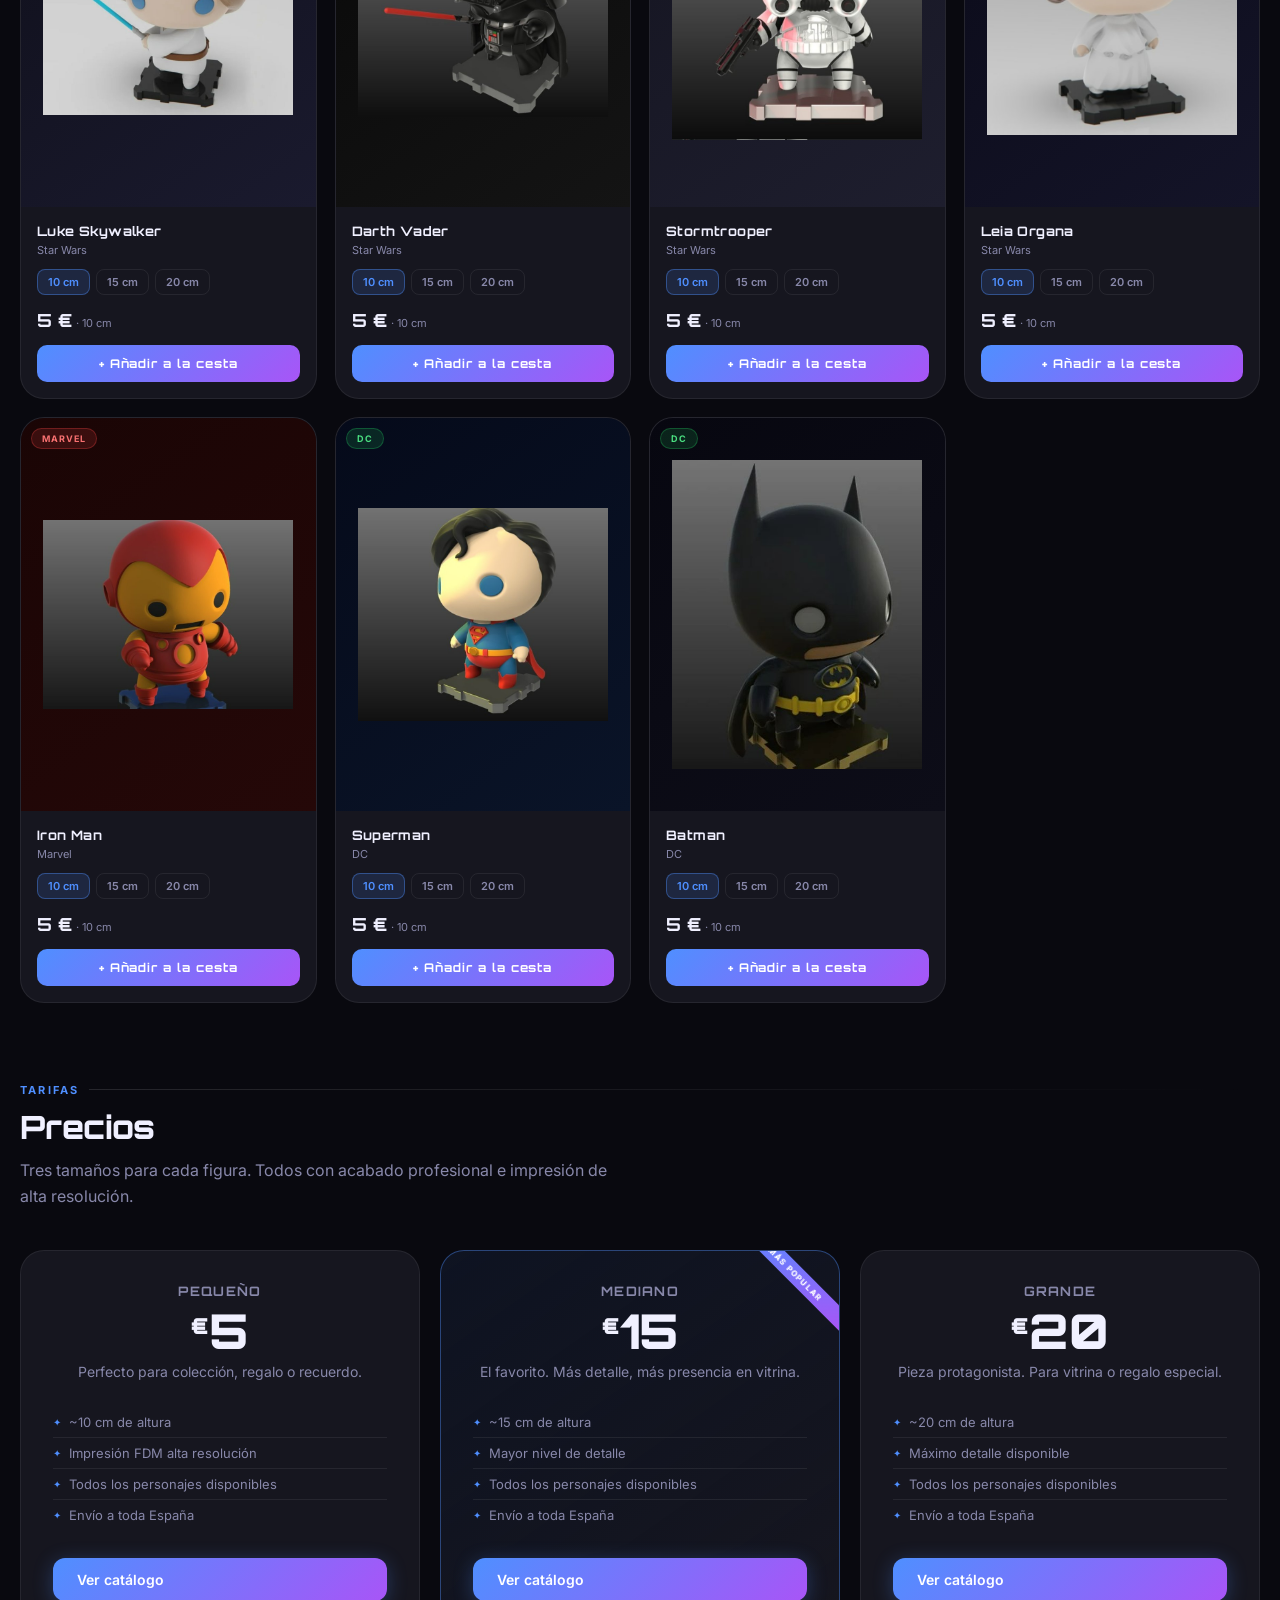
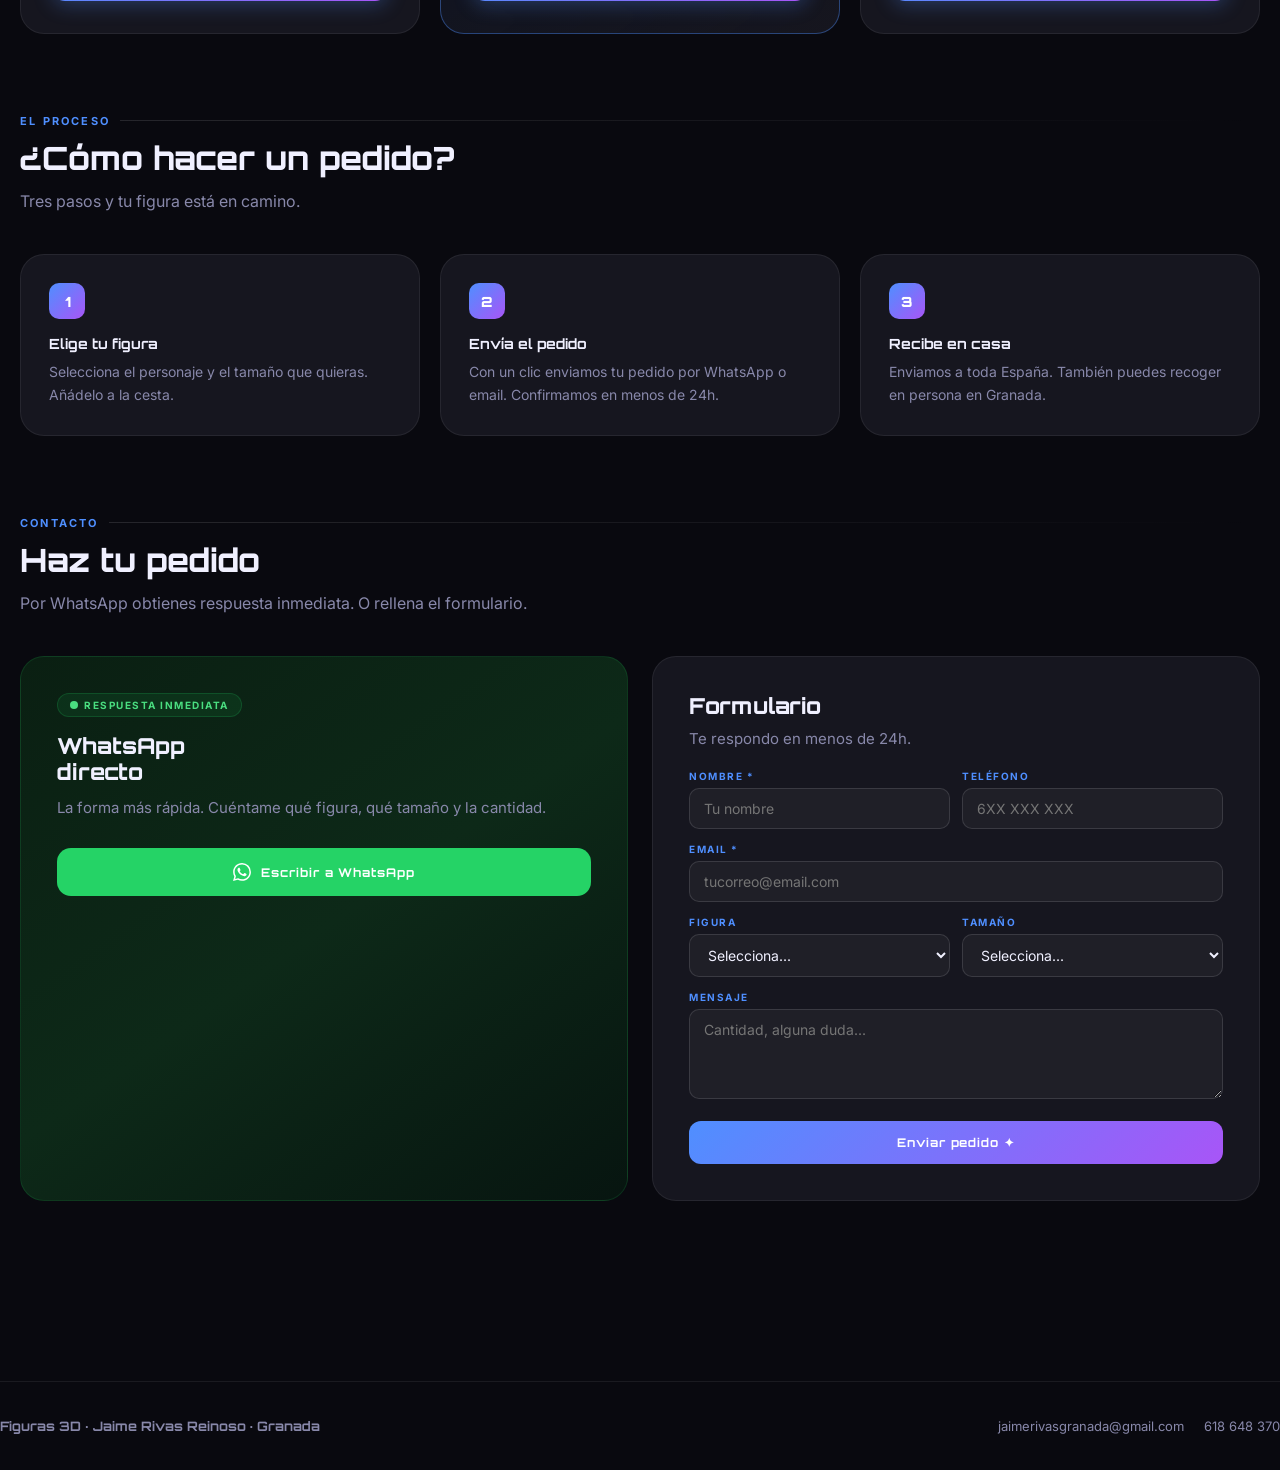
==== commit ef1bc283: "Add files via upload" ====
--- a/index.html
+++ b/index.html
@@ -3,454 +3,916 @@
 <head>
 <meta charset="UTF-8">
 <meta name="viewport" content="width=device-width, initial-scale=1.0">
-<meta name="description" content="Semana Santa 3D · Figuras cofrades en impresión 3D. Nazarenos, costaleros, músicos, altares y más. Granada.">
-<title>Semana Santa 3D · Jaime Rivas · Granada</title>
-<link rel="icon" type="image/svg+xml" href="data:image/svg+xml,%3Csvg xmlns='http://www.w3.org/2000/svg' viewBox='0 0 32 32'%3E%3Crect width='32' height='32' rx='8' fill='%234b1020'/%3E%3Cpath d='M16 2 Q19 7 20 11 L19 27 L13 27 L12 11 Q13 7 16 2Z' fill='%23c9a54d'/%3E%3Cellipse cx='16' cy='13' rx='3' ry='2' fill='%234b1020'/%3E%3C/svg%3E">
+<meta name="description" content="Figuras de colección en impresión 3D. Star Wars, Marvel, DC. Envío a toda España desde Granada.">
+<title>Figuras 3D · Colección · Jaime Rivas · Granada</title>
 <link rel="preconnect" href="https://fonts.googleapis.com">
 <link rel="preconnect" href="https://fonts.gstatic.com" crossorigin>
-<link href="https://fonts.googleapis.com/css2?family=Cinzel:wght@400;600;700;900&family=EB+Garamond:ital,wght@0,400;0,500;0,600;1,400;1,600&display=swap" rel="stylesheet">
+<link href="https://fonts.googleapis.com/css2?family=Orbitron:wght@400;600;700;900&family=Inter:wght@300;400;500;600&display=swap" rel="stylesheet">
 <style>
 *,*::before,*::after{box-sizing:border-box;margin:0;padding:0;}
 html{scroll-behavior:smooth;}
 :root{
-  --vino:#4b1020;--vino2:#6b1a31;--oro:#c9a54d;--oroS:#ead8a3;
-  --crema:#faf4e8;--tinta:#171311;--grafito:#221c19;--gris:#6f645c;
-  --borde:rgba(75,16,32,.1);
-  --smd:0 14px 44px rgba(34,18,11,.12);--slg:0 24px 64px rgba(34,18,11,.2);
-  --r:26px;
-}
-body{font-family:'EB Garamond',Georgia,serif;color:var(--tinta);
-  background:radial-gradient(ellipse at 85% 8%,rgba(201,165,77,.12),transparent 32%),
-  radial-gradient(ellipse at 8% 65%,rgba(75,16,32,.08),transparent 28%),
-  linear-gradient(180deg,#fffefb 0%,#faf4e8 45%,#f0e6d8 100%);min-height:100vh;}
-.page{width:calc(100vw - 32px);max-width:1160px;margin:0 auto;padding-bottom:100px;}
-.nav{position:-webkit-sticky;position:sticky;top:14px;z-index:100;margin:16px 0 0;padding:14px 22px;
-  background:rgba(255,255,255,.88);-webkit-backdrop-filter:blur(18px);backdrop-filter:blur(18px);
-  border:1px solid var(--borde);border-radius:20px;box-shadow:var(--smd);
-  display:-webkit-flex;display:flex;-webkit-align-items:center;align-items:center;
-  -webkit-justify-content:space-between;justify-content:space-between;gap:16px;}
-.nav-brand{display:-webkit-flex;display:flex;-webkit-flex-direction:column;flex-direction:column;gap:2px;}
-.nav-ey{font-family:'Cinzel',serif;font-size:10px;letter-spacing:.3em;text-transform:uppercase;color:var(--vino);font-weight:600;}
-.nav-tit{font-family:'Cinzel',serif;font-size:20px;font-weight:700;color:var(--grafito);}
-.nav-links{display:-webkit-flex;display:flex;gap:8px;-webkit-flex-wrap:wrap;flex-wrap:wrap;-webkit-align-items:center;align-items:center;}
-.nav-a{font-family:'Cinzel',serif;font-size:12px;font-weight:600;letter-spacing:.06em;text-decoration:none;padding:9px 16px;border-radius:999px;border:1px solid var(--borde);color:var(--grafito);-webkit-transition:all .22s;transition:all .22s;}
-.nav-a:hover{background:var(--crema);}
-.nav-a.pri{background:var(--vino);color:#fff;border-color:transparent;}
-.hero{margin-top:20px;border-radius:36px;overflow:hidden;position:relative;
-  background:linear-gradient(135deg,#3a0c18 0%,#5a1423 28%,#2c1010 65%,#190c0a 100%);
-  padding:56px 56px 0;display:grid;grid-template-columns:1.1fr .9fr;gap:32px;-webkit-align-items:end;align-items:end;}
-.hero::before{content:'';position:absolute;inset:18px;border:1px solid rgba(201,165,77,.18);border-radius:24px;pointer-events:none;z-index:0;}
-.hero-copy{position:relative;z-index:2;padding-bottom:56px;}
-.hero-pill{display:-webkit-inline-flex;display:inline-flex;-webkit-align-items:center;align-items:center;gap:8px;padding:8px 16px;border-radius:999px;background:rgba(201,165,77,.13);border:1px solid rgba(201,165,77,.28);color:var(--oroS);font-family:'Cinzel',serif;font-size:10px;letter-spacing:.25em;text-transform:uppercase;margin-bottom:22px;}
-.hero-h1{font-family:'Cinzel',serif;font-size:clamp(34px,5.5vw,62px);font-weight:900;line-height:1.0;color:#fff;margin-bottom:16px;}
-.hero-h1 em{color:var(--oro);font-style:normal;display:block;}
-.hero-p{font-size:18px;line-height:1.7;color:rgba(255,245,220,.78);max-width:480px;margin-bottom:28px;}
-.hero-cta{display:-webkit-flex;display:flex;gap:12px;-webkit-flex-wrap:wrap;flex-wrap:wrap;}
-.btn{display:-webkit-inline-flex;display:inline-flex;-webkit-align-items:center;align-items:center;gap:8px;padding:14px 24px;border-radius:999px;border:none;font-family:'Cinzel',serif;font-size:13px;font-weight:700;letter-spacing:.07em;text-decoration:none;cursor:pointer;-webkit-transition:all .25s;transition:all .25s;}
-.btn-gold{background:var(--oro);color:#1a0c07;}
-.btn-gold:hover{background:#deba5e;-webkit-transform:translateY(-2px);transform:translateY(-2px);}
-.btn-ghost{background:rgba(255,255,255,.1);color:#fff;border:1px solid rgba(255,255,255,.2);}
-.btn-ghost:hover{background:rgba(255,255,255,.18);-webkit-transform:translateY(-2px);transform:translateY(-2px);}
-.hero-art{position:relative;z-index:2;display:-webkit-flex;display:flex;-webkit-align-items:flex-end;align-items:flex-end;-webkit-justify-content:center;justify-content:center;gap:12px;padding:0 8px;}
-.hnz{opacity:0;-webkit-transform:translateY(50px);transform:translateY(50px);-webkit-animation:nzRise .9s cubic-bezier(.22,1,.36,1) forwards;animation:nzRise .9s cubic-bezier(.22,1,.36,1) forwards;-webkit-filter:drop-shadow(0 18px 30px rgba(0,0,0,.45));filter:drop-shadow(0 18px 30px rgba(0,0,0,.45));}
-.hnz:nth-child(1){width:27%;-webkit-animation-delay:.28s;animation-delay:.28s;}
-.hnz:nth-child(2){width:37%;-webkit-animation-delay:.08s;animation-delay:.08s;}
-.hnz:nth-child(3){width:27%;-webkit-animation-delay:.44s;animation-delay:.44s;}
-@-webkit-keyframes nzRise{to{opacity:1;-webkit-transform:translateY(0);transform:translateY(0);}}
-@keyframes nzRise{to{opacity:1;transform:translateY(0);}}
-.stats{display:grid;grid-template-columns:repeat(4,1fr);gap:1px;background:var(--borde);border-radius:var(--r);overflow:hidden;margin:24px 0 0;box-shadow:var(--smd);}
-.stat{background:rgba(255,255,255,.92);padding:22px 16px;text-align:center;}
-.stat-num{font-family:'Cinzel',serif;font-size:28px;font-weight:900;color:var(--grafito);margin-bottom:4px;}
-.stat-lbl{font-size:12px;color:var(--gris);letter-spacing:.06em;text-transform:uppercase;}
-.section{margin-top:68px;}
-.sec-lbl{font-family:'Cinzel',serif;font-size:10px;letter-spacing:.32em;text-transform:uppercase;color:var(--vino);font-weight:700;margin-bottom:10px;display:-webkit-flex;display:flex;-webkit-align-items:center;align-items:center;gap:10px;}
-.sec-lbl::before{content:'';display:block;width:24px;height:1px;background:var(--oro);}
-.sec-h2{font-family:'Cinzel',serif;font-size:clamp(24px,4vw,42px);font-weight:700;line-height:1.08;color:var(--grafito);margin-bottom:12px;}
-.sec-p{font-size:17px;color:var(--gris);line-height:1.7;max-width:600px;}
-.cat-grid{display:grid;grid-template-columns:2fr 1fr 1fr;grid-template-rows:auto auto;gap:16px;margin-top:32px;}
-.cat-card{border-radius:24px;overflow:hidden;position:relative;background:linear-gradient(135deg,#3a0c18,#2e0f1c);border:1px solid rgba(201,165,77,.12);cursor:pointer;-webkit-transition:all .3s;transition:all .3s;text-decoration:none;color:inherit;display:-webkit-flex;display:flex;-webkit-flex-direction:column;flex-direction:column;-webkit-justify-content:flex-end;justify-content:flex-end;min-height:270px;padding:24px;}
-.cat-card:hover{-webkit-transform:translateY(-5px);transform:translateY(-5px);box-shadow:0 20px 50px rgba(34,18,11,.28);border-color:rgba(201,165,77,.28);}
-.cat-card.featured{min-height:320px;}
-.cat-card::before{content:'';position:absolute;inset:0;background:linear-gradient(0deg,rgba(0,0,0,.72) 0%,rgba(0,0,0,.08) 55%,transparent 100%);}
-.cat-art{position:absolute;inset:0;display:-webkit-flex;display:flex;-webkit-align-items:center;align-items:center;-webkit-justify-content:center;justify-content:center;overflow:hidden;padding:16px;}
-.cat-art img{width:60%;height:80%;object-fit:contain;opacity:.85;-webkit-filter:drop-shadow(0 10px 20px rgba(0,0,0,.55));filter:drop-shadow(0 10px 20px rgba(0,0,0,.55));-webkit-transition:-webkit-transform .3s;transition:transform .3s;}
-.cat-card:hover .cat-art img{-webkit-transform:scale(1.07) translateY(-5px);transform:scale(1.07) translateY(-5px);}
-.cat-info{position:relative;z-index:2;}
-.cat-pill{display:-webkit-inline-flex;display:inline-flex;-webkit-align-items:center;align-items:center;padding:4px 10px;border-radius:999px;background:rgba(201,165,77,.18);border:1px solid rgba(201,165,77,.3);color:var(--oroS);font-family:'Cinzel',serif;font-size:9px;letter-spacing:.14em;text-transform:uppercase;margin-bottom:8px;}
-.cat-name{font-family:'Cinzel',serif;font-size:22px;font-weight:700;color:#fff;margin-bottom:5px;line-height:1.1;}
-.cat-card.featured .cat-name{font-size:30px;}
-.cat-desc{font-size:14px;color:rgba(255,245,220,.65);line-height:1.5;margin-bottom:12px;}
-.cat-price{font-family:'Cinzel',serif;font-size:13px;color:var(--oro);font-weight:700;letter-spacing:.04em;margin-bottom:10px;}
-.cat-btn{display:-webkit-inline-flex;display:inline-flex;-webkit-align-items:center;align-items:center;gap:5px;padding:8px 16px;border-radius:999px;background:rgba(201,165,77,.15);border:1px solid rgba(201,165,77,.28);color:var(--oroS);font-family:'Cinzel',serif;font-size:10px;font-weight:700;letter-spacing:.08em;text-transform:uppercase;-webkit-transition:all .22s;transition:all .22s;}
-.cat-card:hover .cat-btn{background:var(--oro);color:#1a0c07;border-color:transparent;}
-.cat-nazareno{background:linear-gradient(135deg,#3a0c18 0%,#5a1423 35%,#2c1010 100%);}
-.cat-costalero{background:linear-gradient(135deg,#0c1e1a,#0d2f24,#091b10);}
-.cat-musico{background:linear-gradient(135deg,#14100a,#221805,#181006);}
-.cat-altar{background:linear-gradient(135deg,#101418,#14202c,#0c1018);}
-.cat-centuria{background:linear-gradient(135deg,#1a1008,#2e2010,#140c04);}
-.cat-monaguillo{background:linear-gradient(135deg,#0e1820,#0a1828,#0c1016);}
-.cta-strip{margin-top:44px;border-radius:22px;background:linear-gradient(135deg,var(--vino),var(--vino2));padding:36px 40px;display:-webkit-flex;display:flex;-webkit-align-items:center;align-items:center;-webkit-justify-content:space-between;justify-content:space-between;gap:24px;box-shadow:var(--smd);}
-.cta-text h3{font-family:'Cinzel',serif;font-size:24px;font-weight:700;color:#fff;margin-bottom:6px;}
-.cta-text p{font-size:15px;color:rgba(255,245,220,.75);line-height:1.6;}
-.btn-wa-strip{display:-webkit-flex;display:flex;-webkit-align-items:center;align-items:center;gap:10px;padding:15px 26px;border-radius:999px;background:#25D366;color:#fff;text-decoration:none;font-family:'Cinzel',serif;font-size:13px;font-weight:700;letter-spacing:.06em;-webkit-transition:all .26s;transition:all .26s;white-space:nowrap;-webkit-flex-shrink:0;flex-shrink:0;}
-.btn-wa-strip:hover{background:#1cb957;-webkit-transform:translateY(-2px);transform:translateY(-2px);}
-.sobre-grid{display:grid;grid-template-columns:1fr 1fr;gap:36px;margin-top:32px;-webkit-align-items:center;align-items:center;}
-.sobre-copy h3{font-family:'Cinzel',serif;font-size:30px;font-weight:700;color:var(--grafito);margin-bottom:12px;}
-.sobre-copy p{font-size:16px;color:var(--gris);line-height:1.75;margin-bottom:14px;}
-.tags{display:-webkit-flex;display:flex;-webkit-flex-wrap:wrap;flex-wrap:wrap;gap:8px;}
-.tag{padding:7px 14px;border-radius:999px;background:rgba(75,16,32,.08);border:1px solid rgba(75,16,32,.12);font-family:'Cinzel',serif;font-size:11px;font-weight:600;color:var(--vino);letter-spacing:.05em;}
-.sobre-art{border-radius:22px;overflow:hidden;background:linear-gradient(135deg,#2e0f1c,#3a0c18);min-height:260px;display:-webkit-flex;display:flex;-webkit-align-items:flex-end;align-items:flex-end;-webkit-justify-content:center;justify-content:center;}
-.sobre-nz{display:-webkit-flex;display:flex;-webkit-align-items:flex-end;align-items:flex-end;-webkit-justify-content:center;justify-content:center;gap:8px;padding:0 16px;}
-footer{margin-top:80px;padding:32px 0 48px;border-top:1px solid rgba(75,16,32,.08);text-align:center;}
-.foot-brand{font-family:'Cinzel',serif;font-size:18px;color:var(--grafito);margin-bottom:7px;}
-.foot-sub{font-size:14px;color:var(--gris);line-height:1.8;}
-.foot-sub a{color:var(--gris);text-decoration:none;}
-.foot-sub a:hover{color:var(--vino);}
-.wa-float{position:fixed;bottom:24px;right:24px;z-index:200;width:58px;height:58px;border-radius:50%;background:#25D366;color:#fff;border:none;cursor:pointer;display:-webkit-flex;display:flex;-webkit-align-items:center;align-items:center;-webkit-justify-content:center;justify-content:center;box-shadow:0 6px 24px rgba(37,211,102,.45);-webkit-transition:all .25s;transition:all .25s;text-decoration:none;}
-.wa-float:hover{-webkit-transform:scale(1.1) translateY(-3px);transform:scale(1.1) translateY(-3px);}
-.wa-pulse{position:absolute;inset:-6px;border-radius:50%;background:rgba(37,211,102,.25);-webkit-animation:pulse 2s ease-in-out infinite;animation:pulse 2s ease-in-out infinite;}
-@-webkit-keyframes pulse{0%,100%{-webkit-transform:scale(1);transform:scale(1);opacity:.6;}50%{-webkit-transform:scale(1.18);transform:scale(1.18);opacity:0;}}
-@keyframes pulse{0%,100%{transform:scale(1);opacity:.6;}50%{transform:scale(1.18);opacity:0;}}
-.wr{opacity:0;-webkit-transform:translateY(28px);transform:translateY(28px);-webkit-transition:opacity .7s ease,-webkit-transform .7s cubic-bezier(.22,1,.36,1);transition:opacity .7s ease,transform .7s cubic-bezier(.22,1,.36,1);}
-.wr.show{opacity:1;-webkit-transform:translateY(0);transform:translateY(0);}
+  --bg:#09090f;
+  --bg2:#0f0f1a;
+  --bg3:#14141f;
+  --card:#16161f;
+  --border:rgba(255,255,255,.07);
+  --border2:rgba(255,255,255,.12);
+  --text:#f0f0ff;
+  --muted:#8888aa;
+  --accent:#4f8fff;
+  --accent2:#a855f7;
+  --gold:#f59e0b;
+  --red:#ef4444;
+  --green:#22c55e;
+  --r:16px;
+  --rL:24px;
+}
+body{font-family:'Inter',sans-serif;color:var(--text);background:var(--bg);min-height:100vh;overflow-x:hidden;}
+
+/* FONDO ANIMADO */
+body::before{
+  content:'';position:fixed;inset:0;z-index:0;pointer-events:none;
+  background:
+    radial-gradient(ellipse at 15% 20%,rgba(79,143,255,.08) 0%,transparent 50%),
+    radial-gradient(ellipse at 85% 75%,rgba(168,85,247,.07) 0%,transparent 50%),
+    radial-gradient(ellipse at 50% 50%,rgba(245,158,11,.04) 0%,transparent 60%);
+}
+
+.page{position:relative;z-index:1;width:min(1240px,calc(100vw - 32px));margin:0 auto;padding-bottom:100px;}
+
+/* NAV */
+nav{
+  position:sticky;top:0;z-index:200;
+  padding:0 24px;height:64px;
+  display:flex;align-items:center;justify-content:space-between;gap:16px;
+  background:rgba(9,9,15,.85);backdrop-filter:blur(20px);
+  border-bottom:1px solid var(--border);
+}
+.nav-logo{
+  display:flex;align-items:center;gap:10px;text-decoration:none;
+  font-family:'Orbitron',sans-serif;font-size:16px;font-weight:700;color:var(--text);
+  letter-spacing:.05em;
+}
+.nav-logo-icon{
+  width:32px;height:32px;border-radius:8px;
+  background:linear-gradient(135deg,var(--accent),var(--accent2));
+  display:flex;align-items:center;justify-content:center;font-size:16px;
+  box-shadow:0 0 16px rgba(79,143,255,.4);
+}
+.nav-links{display:flex;align-items:center;gap:6px;}
+.nav-a{
+  font-size:13px;font-weight:500;color:var(--muted);text-decoration:none;
+  padding:7px 14px;border-radius:999px;border:1px solid transparent;
+  transition:all .2s;
+}
+.nav-a:hover{color:var(--text);background:rgba(255,255,255,.06);}
+.nav-a.pri{
+  background:linear-gradient(135deg,var(--accent),var(--accent2));
+  color:#fff;border:none;font-weight:600;
+  box-shadow:0 4px 16px rgba(79,143,255,.3);
+}
+.nav-a.pri:hover{transform:translateY(-1px);box-shadow:0 6px 20px rgba(79,143,255,.4);}
+
+/* HERO */
+.hero{
+  padding:80px 0 60px;
+  display:grid;grid-template-columns:1fr 1fr;gap:48px;align-items:center;
+}
+.hero-tag{
+  display:inline-flex;align-items:center;gap:8px;
+  padding:6px 14px;border-radius:999px;margin-bottom:20px;
+  background:rgba(79,143,255,.1);border:1px solid rgba(79,143,255,.25);
+  font-size:11px;font-weight:600;color:var(--accent);letter-spacing:.15em;text-transform:uppercase;
+}
+.hero-tag span{width:6px;height:6px;border-radius:50%;background:var(--accent);animation:pulse2 2s ease-in-out infinite;}
+@keyframes pulse2{0%,100%{opacity:1;}50%{opacity:.4;}}
+.hero-h1{
+  font-family:'Orbitron',sans-serif;font-size:clamp(32px,4vw,52px);
+  font-weight:900;line-height:1.05;letter-spacing:-.01em;margin-bottom:18px;
+  background:linear-gradient(135deg,#fff 30%,rgba(255,255,255,.6));
+  -webkit-background-clip:text;-webkit-text-fill-color:transparent;background-clip:text;
+}
+.hero-p{font-size:17px;color:var(--muted);line-height:1.7;margin-bottom:32px;max-width:440px;}
+.hero-btns{display:flex;gap:12px;flex-wrap:wrap;}
+.btn-pri{
+  display:inline-flex;align-items:center;gap:8px;
+  padding:13px 24px;border-radius:12px;border:none;cursor:pointer;
+  background:linear-gradient(135deg,var(--accent),var(--accent2));
+  color:#fff;font-family:'Inter',sans-serif;font-size:14px;font-weight:600;
+  text-decoration:none;transition:all .24s;
+  box-shadow:0 4px 20px rgba(79,143,255,.3);
+}
+.btn-pri:hover{transform:translateY(-2px);box-shadow:0 8px 28px rgba(79,143,255,.4);}
+.btn-sec{
+  display:inline-flex;align-items:center;gap:8px;
+  padding:13px 24px;border-radius:12px;
+  border:1px solid var(--border2);color:var(--text);
+  font-size:14px;font-weight:500;text-decoration:none;transition:all .24s;background:transparent;cursor:pointer;
+}
+.btn-sec:hover{background:rgba(255,255,255,.06);border-color:rgba(255,255,255,.2);}
+
+/* HERO ART */
+.hero-art{
+  display:grid;grid-template-columns:1fr 1fr;gap:12px;
+}
+.hero-fig-card{
+  border-radius:var(--r);overflow:hidden;aspect-ratio:3/4;
+  background:var(--card);border:1px solid var(--border);
+  display:flex;align-items:center;justify-content:center;
+  position:relative;transition:transform .3s;cursor:pointer;
+}
+.hero-fig-card:hover{transform:translateY(-4px);}
+.hero-fig-card:first-child{grid-row:span 2;aspect-ratio:auto;}
+.hero-fig-placeholder{font-size:48px;opacity:.3;}
+.hero-fig-label{
+  position:absolute;bottom:12px;left:12px;right:12px;
+  font-family:'Orbitron',sans-serif;font-size:10px;font-weight:700;
+  letter-spacing:.12em;text-transform:uppercase;color:rgba(255,255,255,.6);
+}
+.hero-fig-cat{
+  position:absolute;top:10px;right:10px;
+  padding:3px 8px;border-radius:999px;font-size:9px;font-weight:700;letter-spacing:.1em;text-transform:uppercase;
+}
+
+/* STATS */
+.stats{
+  display:grid;grid-template-columns:repeat(4,1fr);gap:1px;
+  background:var(--border);border-radius:var(--r);overflow:hidden;
+  margin-bottom:80px;
+}
+.stat{background:var(--card);padding:24px;text-align:center;}
+.stat-num{font-family:'Orbitron',sans-serif;font-size:28px;font-weight:900;color:var(--text);margin-bottom:4px;}
+.stat-label{font-size:12px;color:var(--muted);letter-spacing:.08em;text-transform:uppercase;}
+
+/* SECTION */
+.sec-label{
+  display:flex;align-items:center;gap:10px;margin-bottom:10px;
+  font-size:11px;font-weight:700;letter-spacing:.2em;text-transform:uppercase;color:var(--accent);
+}
+.sec-label::after{content:'';flex:1;height:1px;background:linear-gradient(90deg,var(--border2),transparent);}
+.sec-h2{font-family:'Orbitron',sans-serif;font-size:clamp(22px,3vw,32px);font-weight:800;margin-bottom:10px;}
+.sec-p{font-size:16px;color:var(--muted);margin-bottom:40px;max-width:600px;line-height:1.65;}
+
+/* FILTROS */
+.filters{display:flex;gap:8px;flex-wrap:wrap;margin-bottom:36px;}
+.filter-btn{
+  padding:8px 18px;border-radius:999px;border:1px solid var(--border2);
+  background:transparent;color:var(--muted);font-size:13px;font-weight:500;
+  cursor:pointer;transition:all .2s;font-family:'Inter',sans-serif;
+}
+.filter-btn:hover{border-color:rgba(255,255,255,.2);color:var(--text);}
+.filter-btn.on{background:rgba(79,143,255,.15);border-color:rgba(79,143,255,.4);color:var(--accent);}
+.filter-btn[data-cat="star-wars"].on{background:rgba(245,158,11,.12);border-color:rgba(245,158,11,.35);color:var(--gold);}
+.filter-btn[data-cat="marvel"].on{background:rgba(239,68,68,.12);border-color:rgba(239,68,68,.35);color:var(--red);}
+.filter-btn[data-cat="dc"].on{background:rgba(34,197,94,.12);border-color:rgba(34,197,94,.35);color:var(--green);}
+
+/* CATÁLOGO GRID */
+.catalog-grid{
+  display:grid;grid-template-columns:repeat(4,1fr);gap:18px;
+}
+.fig-card{
+  border-radius:var(--rL);overflow:hidden;
+  background:var(--card);border:1px solid var(--border);
+  transition:all .3s;cursor:pointer;
+  display:flex;flex-direction:column;
+}
+.fig-card:hover{transform:translateY(-6px);border-color:var(--border2);box-shadow:0 20px 40px rgba(0,0,0,.4);}
+.fig-card.hidden{display:none;}
+.fig-img{
+  aspect-ratio:3/4;background:var(--bg3);
+  display:flex;align-items:center;justify-content:center;
+  position:relative;overflow:hidden;
+}
+.fig-img-placeholder{font-size:64px;transition:transform .3s;}
+.fig-card:hover .fig-img-placeholder{transform:scale(1.08);}
+.fig-card:hover .fig-img-real{transform:scale(1.06);}
+.fig-img-glow{
+  position:absolute;inset:0;opacity:0;transition:opacity .3s;
+  background:radial-gradient(ellipse at 50% 80%,rgba(79,143,255,.2),transparent 70%);
+}
+.fig-card:hover .fig-img-glow{opacity:1;}
+.fig-cat-badge{
+  position:absolute;top:10px;left:10px;
+  padding:4px 10px;border-radius:999px;
+  font-size:9px;font-weight:700;letter-spacing:.12em;text-transform:uppercase;
+}
+.cat-star-wars{background:rgba(245,158,11,.15);color:#fbbf24;border:1px solid rgba(245,158,11,.3);}
+.cat-marvel{background:rgba(239,68,68,.15);color:#f87171;border:1px solid rgba(239,68,68,.3);}
+.cat-dc{background:rgba(34,197,94,.15);color:#4ade80;border:1px solid rgba(34,197,94,.3);}
+.fig-info{padding:16px;}
+.fig-name{font-family:'Orbitron',sans-serif;font-size:13px;font-weight:700;color:var(--text);margin-bottom:4px;letter-spacing:.03em;}
+.fig-universe{font-size:11px;color:var(--muted);margin-bottom:12px;}
+.fig-sizes{display:flex;gap:6px;margin-bottom:14px;}
+.fig-size{
+  padding:5px 10px;border-radius:8px;border:1px solid var(--border);
+  font-size:11px;font-weight:600;color:var(--muted);cursor:pointer;transition:all .18s;
+  font-family:'Inter',sans-serif;background:transparent;
+}
+.fig-size:hover{border-color:var(--border2);color:var(--text);}
+.fig-size.on{background:rgba(79,143,255,.15);border-color:rgba(79,143,255,.4);color:var(--accent);}
+.fig-price{font-family:'Orbitron',sans-serif;font-size:18px;font-weight:700;color:var(--text);margin-bottom:14px;}
+.fig-price small{font-size:11px;color:var(--muted);font-family:'Inter',sans-serif;font-weight:400;margin-left:4px;}
+.btn-add{
+  width:100%;padding:11px;border-radius:10px;border:none;cursor:pointer;
+  background:linear-gradient(135deg,var(--accent),var(--accent2));
+  color:#fff;font-size:12px;font-weight:700;font-family:'Orbitron',sans-serif;
+  letter-spacing:.08em;transition:all .22s;
+}
+.btn-add:hover{transform:translateY(-1px);box-shadow:0 6px 18px rgba(79,143,255,.35);}
+
+/* PRECIOS */
+.pricing-grid{display:grid;grid-template-columns:repeat(3,1fr);gap:20px;margin-bottom:80px;}
+.price-card{
+  border-radius:var(--rL);padding:32px;
+  background:var(--card);border:1px solid var(--border);
+  position:relative;overflow:hidden;text-align:center;transition:all .3s;
+}
+.price-card:hover{border-color:var(--border2);transform:translateY(-4px);}
+.price-card.featured{border-color:rgba(79,143,255,.4);background:linear-gradient(145deg,rgba(79,143,255,.08),var(--card));}
+.price-card.featured::before{
+  content:'MÁS POPULAR';position:absolute;top:14px;right:-28px;
+  transform:rotate(45deg);padding:4px 36px;
+  background:linear-gradient(135deg,var(--accent),var(--accent2));
+  font-size:8px;font-weight:800;letter-spacing:.15em;color:#fff;
+}
+.price-size{font-family:'Orbitron',sans-serif;font-size:13px;font-weight:700;color:var(--muted);margin-bottom:8px;letter-spacing:.1em;}
+.price-num{font-family:'Orbitron',sans-serif;font-size:48px;font-weight:900;color:var(--text);line-height:1;margin-bottom:6px;}
+.price-num span{font-size:22px;vertical-align:top;margin-top:8px;display:inline-block;}
+.price-desc{font-size:14px;color:var(--muted);line-height:1.6;margin-bottom:24px;}
+.price-feats{list-style:none;text-align:left;margin-bottom:28px;}
+.price-feats li{font-size:13px;color:var(--muted);padding:7px 0;border-bottom:1px solid var(--border);display:flex;align-items:center;gap:8px;}
+.price-feats li::before{content:'✦';color:var(--accent);font-size:10px;flex-shrink:0;}
+.price-feats li:last-child{border-bottom:none;}
+
+/* CÓMO FUNCIONA */
+.steps{display:grid;grid-template-columns:repeat(3,1fr);gap:20px;margin-bottom:80px;}
+.step-card{
+  padding:28px;border-radius:var(--rL);
+  background:var(--card);border:1px solid var(--border);
+  position:relative;
+}
+.step-num{
+  width:36px;height:36px;border-radius:10px;margin-bottom:16px;
+  background:linear-gradient(135deg,var(--accent),var(--accent2));
+  display:flex;align-items:center;justify-content:center;
+  font-family:'Orbitron',sans-serif;font-size:14px;font-weight:900;color:#fff;
+}
+.step-title{font-family:'Orbitron',sans-serif;font-size:14px;font-weight:700;margin-bottom:8px;}
+.step-desc{font-size:14px;color:var(--muted);line-height:1.65;}
+
+/* CONTACTO */
+.contact-grid{display:grid;grid-template-columns:1fr 1fr;gap:24px;margin-bottom:80px;}
+.contact-card{
+  border-radius:var(--rL);padding:36px;
+  background:var(--card);border:1px solid var(--border);
+}
+.contact-card.wa-card{
+  background:linear-gradient(145deg,#0a1f12,#0d2918,#071510);
+  border-color:rgba(34,197,94,.15);
+}
+.wa-pill{display:inline-flex;align-items:center;gap:6px;padding:5px 12px;border-radius:999px;background:rgba(34,197,94,.1);border:1px solid rgba(34,197,94,.2);color:#4ade80;font-size:10px;font-weight:700;letter-spacing:.15em;text-transform:uppercase;margin-bottom:16px;}
+.contact-h3{font-family:'Orbitron',sans-serif;font-size:22px;font-weight:800;margin-bottom:10px;line-height:1.2;}
+.contact-p{font-size:15px;color:var(--muted);margin-bottom:28px;line-height:1.65;}
+.btn-wa{
+  display:flex;align-items:center;justify-content:center;gap:10px;
+  padding:15px 24px;border-radius:14px;border:none;cursor:pointer;
+  background:#25d366;color:#fff;
+  font-family:'Orbitron',sans-serif;font-size:12px;font-weight:700;letter-spacing:.08em;
+  transition:all .24s;text-decoration:none;width:100%;
+}
+.btn-wa:hover{background:#1cb957;transform:translateY(-2px);box-shadow:0 8px 24px rgba(37,211,102,.3);}
+.form-group{margin-bottom:14px;}
+.form-label{display:block;font-size:10px;font-weight:700;letter-spacing:.15em;text-transform:uppercase;color:var(--accent);margin-bottom:6px;}
+.form-input,.form-select,.form-textarea{
+  width:100%;padding:11px 14px;border-radius:10px;
+  border:1px solid var(--border2);background:rgba(255,255,255,.04);
+  color:var(--text);font-family:'Inter',sans-serif;font-size:14px;outline:none;transition:all .2s;
+}
+.form-input:focus,.form-select:focus,.form-textarea:focus{border-color:rgba(79,143,255,.5);background:rgba(79,143,255,.05);}
+.form-select option{background:var(--bg3);}
+.form-textarea{resize:vertical;min-height:90px;}
+.form-row{display:grid;grid-template-columns:1fr 1fr;gap:12px;}
+.btn-submit{
+  width:100%;padding:14px;border-radius:12px;border:none;cursor:pointer;
+  background:linear-gradient(135deg,var(--accent),var(--accent2));
+  color:#fff;font-family:'Orbitron',sans-serif;font-size:12px;font-weight:700;
+  letter-spacing:.08em;transition:all .24s;margin-top:4px;
+}
+.btn-submit:hover{transform:translateY(-2px);box-shadow:0 8px 24px rgba(79,143,255,.35);}
+
+/* CESTA FLOTANTE */
+.cart-float{
+  position:fixed;bottom:24px;right:90px;z-index:300;
+  width:54px;height:54px;border-radius:50%;
+  background:linear-gradient(135deg,var(--accent),var(--accent2));
+  border:none;cursor:pointer;display:flex;align-items:center;justify-content:center;
+  box-shadow:0 6px 24px rgba(79,143,255,.5);transition:all .25s;color:#fff;
+}
+.cart-float:hover{transform:scale(1.1);box-shadow:0 10px 32px rgba(79,143,255,.6);}
+.cart-float.bounce{animation:cartBounce .4s cubic-bezier(.22,1,.36,1);}
+@keyframes cartBounce{0%{transform:scale(1);}40%{transform:scale(1.22);}70%{transform:scale(.95);}100%{transform:scale(1);}}
+.cart-badge{
+  position:absolute;top:-4px;right:-4px;min-width:20px;height:20px;
+  border-radius:999px;background:var(--gold);color:#000;
+  font-size:10px;font-weight:800;display:none;align-items:center;justify-content:center;
+  padding:0 4px;border:2px solid var(--bg);font-family:'Inter',sans-serif;
+}
+.cart-badge.show{display:flex;}
+.wa-float{
+  position:fixed;bottom:24px;right:24px;z-index:300;
+  width:54px;height:54px;border-radius:50%;background:#25d366;
+  color:#fff;text-decoration:none;display:flex;align-items:center;justify-content:center;
+  box-shadow:0 6px 24px rgba(37,211,102,.45);transition:all .25s;
+}
+.wa-float:hover{transform:scale(1.1);}
+.wa-pulse{position:absolute;inset:-6px;border-radius:50%;background:rgba(37,211,102,.2);animation:pulse3 2s ease-in-out infinite;}
+@keyframes pulse3{0%,100%{transform:scale(1);opacity:.6;}50%{transform:scale(1.2);opacity:0;}}
+@keyframes fadeSlide{from{opacity:0;transform:translateX(-10px);}to{opacity:1;transform:translateX(0);}}
+
+/* PANEL CESTA */
+.cart-panel{
+  position:fixed;bottom:90px;right:24px;z-index:400;
+  width:min(400px,calc(100vw - 32px));
+  background:var(--bg2);border:1px solid var(--border2);border-radius:24px;
+  box-shadow:0 24px 64px rgba(0,0,0,.7);
+  display:flex;flex-direction:column;max-height:calc(100vh - 130px);overflow:hidden;
+  opacity:0;pointer-events:none;
+  transform:translateY(18px) scale(.96);
+  transition:opacity .28s cubic-bezier(.22,1,.36,1),transform .28s cubic-bezier(.22,1,.36,1);
+}
+.cart-panel.open{opacity:1;pointer-events:all;transform:translateY(0) scale(1);}
+.cart-head{
+  display:flex;align-items:center;justify-content:space-between;
+  padding:18px 20px 14px;border-bottom:1px solid var(--border);flex-shrink:0;
+}
+.cart-head-title{font-family:'Orbitron',sans-serif;font-size:14px;font-weight:700;color:var(--text);display:flex;align-items:center;gap:8px;}
+.cart-close{width:30px;height:30px;border-radius:50%;border:1px solid var(--border2);background:transparent;cursor:pointer;color:var(--muted);display:flex;align-items:center;justify-content:center;font-size:14px;transition:all .18s;}
+.cart-close:hover{background:rgba(255,255,255,.08);color:var(--text);}
+.cart-empty{padding:40px 20px;text-align:center;color:var(--muted);font-size:14px;}
+.cart-empty-icon{font-size:36px;opacity:.4;margin-bottom:12px;}
+.cart-items{overflow-y:auto;padding:10px 20px;flex:1;}
+.cart-item{display:grid;grid-template-columns:52px 1fr auto;gap:12px;align-items:center;padding:10px 0;border-bottom:1px solid var(--border);}
+.cart-item:last-child{border-bottom:none;}
+.cart-item-thumb{width:52px;height:52px;border-radius:10px;overflow:hidden;flex-shrink:0;background:var(--bg3);}
+.cart-item-thumb img{width:100%;height:100%;object-fit:contain;}
+.cart-item-name{font-size:13px;font-weight:600;color:var(--text);margin-bottom:2px;}
+.cart-item-detail{font-size:11px;color:var(--muted);}
+.cart-item-price{font-family:'Orbitron',sans-serif;font-size:13px;font-weight:700;color:var(--text);}
+.cart-item-del{width:24px;height:24px;border-radius:50%;border:1px solid var(--border);background:transparent;cursor:pointer;color:var(--muted);font-size:12px;display:flex;align-items:center;justify-content:center;transition:all .18s;margin-top:4px;}
+.cart-item-del:hover{background:rgba(239,68,68,.15);color:#f87171;border-color:rgba(239,68,68,.3);}
+.cart-footer{padding:14px 20px;border-top:1px solid var(--border);flex-shrink:0;background:rgba(0,0,0,.2);}
+.cart-total-row{display:flex;justify-content:space-between;align-items:center;margin-bottom:12px;}
+.cart-total-label{font-size:11px;color:var(--muted);text-transform:uppercase;letter-spacing:.1em;}
+.cart-total-price{font-family:'Orbitron',sans-serif;font-size:24px;font-weight:900;
+  background:linear-gradient(135deg,var(--accent),var(--accent2));
+  -webkit-background-clip:text;-webkit-text-fill-color:transparent;background-clip:text;}
+.cart-btn-wa{
+  display:flex;align-items:center;justify-content:center;gap:8px;
+  padding:12px;border-radius:12px;background:#25d366;color:#fff;border:none;cursor:pointer;
+  font-family:'Orbitron',sans-serif;font-size:11px;font-weight:700;letter-spacing:.08em;
+  transition:all .22s;width:100%;margin-bottom:8px;
+}
+.cart-btn-wa:hover{background:#1cb957;}
+.cart-btn-email{
+  display:flex;align-items:center;justify-content:center;gap:8px;
+  padding:10px;border-radius:12px;
+  background:linear-gradient(135deg,var(--accent),var(--accent2));
+  color:#fff;border:none;cursor:pointer;
+  font-family:'Orbitron',sans-serif;font-size:11px;font-weight:700;letter-spacing:.08em;
+  transition:all .22s;width:100%;margin-bottom:8px;
+}
+.cart-btn-clear{background:none;border:none;cursor:pointer;font-size:12px;color:var(--muted);width:100%;padding:4px;font-family:'Inter',sans-serif;text-decoration:underline;}
+.cart-btn-clear:hover{color:var(--text);}
+
+/* POPUP PEDIDO */
+.popup-overlay{
+  position:fixed;inset:0;z-index:500;
+  background:rgba(0,0,0,.7);backdrop-filter:blur(6px);
+  display:none;align-items:center;justify-content:center;padding:20px;
+}
+.popup-overlay.open{display:flex;}
+.popup-box{
+  background:var(--bg2);border:1px solid var(--border2);border-radius:24px;
+  padding:32px;width:min(440px,100%);
+  box-shadow:0 32px 80px rgba(0,0,0,.8);
+  animation:popIn .3s cubic-bezier(.22,1,.36,1);
+}
+@keyframes popIn{from{transform:scale(.9);opacity:0;}to{transform:scale(1);opacity:1;}}
+.popup-title{font-family:'Orbitron',sans-serif;font-size:20px;font-weight:800;margin-bottom:6px;}
+.popup-sub{font-size:14px;color:var(--muted);margin-bottom:20px;}
+.popup-preview{display:flex;gap:8px;flex-wrap:wrap;margin-bottom:18px;}
+.popup-chip{display:flex;align-items:center;gap:6px;padding:5px 10px;border-radius:8px;background:rgba(79,143,255,.1);border:1px solid rgba(79,143,255,.2);font-size:12px;color:var(--text);}
+.popup-label{display:block;font-size:9px;font-weight:700;letter-spacing:.15em;text-transform:uppercase;color:var(--accent);margin-bottom:5px;}
+.popup-input{width:100%;padding:11px 13px;border-radius:10px;border:1px solid var(--border2);background:rgba(255,255,255,.04);color:var(--text);font-family:'Inter',sans-serif;font-size:14px;outline:none;transition:all .2s;margin-bottom:12px;}
+.popup-input:focus{border-color:rgba(79,143,255,.5);}
+.popup-btns{display:grid;grid-template-columns:1fr 1fr;gap:8px;margin-top:4px;}
+.popup-btn-wa{display:flex;align-items:center;justify-content:center;gap:6px;padding:12px;border-radius:12px;background:#25d366;color:#fff;border:none;cursor:pointer;font-family:'Orbitron',sans-serif;font-size:11px;font-weight:700;transition:all .22s;}
+.popup-btn-wa:hover{background:#1cb957;}
+.popup-btn-email{display:flex;align-items:center;justify-content:center;gap:6px;padding:12px;border-radius:12px;background:linear-gradient(135deg,var(--accent),var(--accent2));color:#fff;border:none;cursor:pointer;font-family:'Orbitron',sans-serif;font-size:11px;font-weight:700;transition:all .22s;}
+.popup-cancel{width:100%;margin-top:10px;background:none;border:none;cursor:pointer;font-size:12px;color:var(--muted);font-family:'Inter',sans-serif;text-decoration:underline;}
+.popup-cancel:hover{color:var(--text);}
+
+/* FOOTER */
+footer{border-top:1px solid var(--border);padding:36px 0;display:flex;align-items:center;justify-content:space-between;flex-wrap:wrap;gap:16px;}
+.foot-brand{font-family:'Orbitron',sans-serif;font-size:13px;font-weight:700;color:var(--muted);}
+.foot-links{display:flex;gap:20px;}
+.foot-link{font-size:13px;color:var(--muted);text-decoration:none;transition:color .2s;}
+.foot-link:hover{color:var(--text);}
+
+/* REVEAL */
+.wr{opacity:0;transform:translateY(24px);transition:opacity .6s ease,transform .6s cubic-bezier(.22,1,.36,1);}
+.wr.show{opacity:1;transform:translateY(0);}
+
+/* RESPONSIVE */
 @media(max-width:960px){
-  .hero{grid-template-columns:1fr;padding:36px 28px 0;gap:20px;}
-  .hero-copy{padding-bottom:32px;}
-  .hero-art{max-width:340px;margin:0 auto;}
-  .cat-grid{grid-template-columns:1fr 1fr;}
-  .cat-card.featured{grid-column:1/-1;}
+  .hero{grid-template-columns:1fr;text-align:center;}
+  .hero-p{margin:0 auto 32px;}
+  .hero-btns{justify-content:center;}
+  .hero-art{max-width:400px;margin:0 auto;}
+  .catalog-grid{grid-template-columns:repeat(2,1fr);}
+  .pricing-grid{grid-template-columns:1fr;}
+  .steps{grid-template-columns:1fr;}
+  .contact-grid{grid-template-columns:1fr;}
   .stats{grid-template-columns:repeat(2,1fr);}
-  .sobre-grid{grid-template-columns:1fr;}
-  .cta-strip{-webkit-flex-direction:column;flex-direction:column;text-align:center;}
-}
-@media(max-width:640px){
-  .page{width:calc(100vw - 16px);}
-  .nav{-webkit-flex-wrap:wrap;flex-wrap:wrap;border-radius:16px;position:static;margin-top:10px;padding:12px 16px;gap:10px;}
-  .nav-brand{width:100%;}
-  .nav-links{width:100%;display:grid;grid-template-columns:1fr 1fr 1fr;gap:6px;}
-  .nav-a{text-align:center;padding:8px 6px;font-size:10px;}
-  .hero{padding:20px 14px 0;border-radius:20px;gap:14px;}
-  .hero-h1{font-size:26px;margin-bottom:10px;}
-  .hero-p{font-size:14px;margin-bottom:16px;}
-  .btn{padding:11px 16px;font-size:11px;}
-  .stats{grid-template-columns:repeat(2,1fr);}
-  .stat-num{font-size:22px;}
-  .section{margin-top:44px;}
-  .sec-h2{font-size:22px;}
-  .cat-grid{grid-template-columns:1fr;}
-  .cat-card.featured{grid-column:auto;}
-  .cat-card{min-height:220px;padding:18px;}
-  .cat-card.featured{min-height:260px;}
-  .cat-name{font-size:18px;}
-  .cat-card.featured .cat-name{font-size:24px;}
-  .cta-strip{padding:24px 18px;border-radius:18px;}
-  .cta-text h3{font-size:20px;}
-  .sobre-art{min-height:200px;}
-}
-@media(max-width:380px){
-  .nav-links{grid-template-columns:1fr 1fr;}
-  .nav-a.pri{grid-column:1/-1;}
+}
+@media(max-width:600px){
+  nav{padding:0 16px;}
+  .nav-links{gap:4px;}
+  .nav-a{padding:6px 10px;font-size:11px;}
+  .catalog-grid{grid-template-columns:repeat(2,1fr);gap:12px;}
+  .hero{padding:48px 0 40px;}
+  .cart-panel{bottom:0!important;right:0!important;left:0!important;width:100%!important;border-radius:24px 24px 0 0;max-height:82vh;transform:translateY(24px) scale(1)!important;}
+  .cart-panel.open{transform:translateY(0) scale(1)!important;}
+  .cart-float{bottom:88px;right:16px;}
+  .wa-float{bottom:24px;right:16px;}
 }
 </style>
 </head>
 <body>
-<div class="page">
-<nav class="nav">
-  <div class="nav-brand">
-    <span class="nav-ey">Artesanía Cofrade · Granada</span>
-    <span class="nav-tit">Semana Santa 3D</span>
-  </div>
+
+<nav>
+  <a href="#" class="nav-logo">
+    <div class="nav-logo-icon">⚡</div>
+    Figuras 3D
+  </a>
   <div class="nav-links">
     <a href="#catalogo" class="nav-a">Catálogo</a>
-    <a href="#sobre" class="nav-a">Sobre mí</a>
-    <a href="https://wa.me/34618648370?text=Hola%20Jaime%2C%20me%20interesan%20las%20figuras%20de%20Semana%20Santa%203D." target="_blank" class="nav-a pri">Pedir ahora</a>
+    <a href="#precios" class="nav-a">Precios</a>
+    <a href="#contacto" class="nav-a pri">Pedir ahora</a>
   </div>
 </nav>
+
+<div class="page">
+
+<!-- HERO -->
 <section class="hero">
-  <div class="hero-copy">
-    <div class="hero-pill">⭐ Impresión 3D · Hecho en Granada</div>
-    <h1 class="hero-h1">Semana Santa<em>en 3D</em></h1>
-    <p class="hero-p">Figuras cofrades impresas en 3D con acabado artesanal. Nazarenos, costaleros, músicos y más. Color personalizado para cada hermandad.</p>
-    <div class="hero-cta">
-      <a href="#catalogo" class="btn btn-gold">Ver el catálogo</a>
-      <a href="nazarenos.html" class="btn btn-ghost">Personalizar nazareno</a>
-    </div>
-  </div>
-  <div class="hero-art" id="heroArt"></div>
+  <div>
+    <div class="hero-tag"><span></span>Impresión 3D · Granada</div>
+    <h1 class="hero-h1">Tus personajes<br>favoritos en 3D</h1>
+    <p class="hero-p">Figuras de colección impresas en 3D con acabado profesional. Star Wars, Marvel, DC y mucho más. Desde 5€.</p>
+    <div class="hero-btns">
+      <a href="#catalogo" class="btn-pri">
+        <svg width="16" height="16" viewBox="0 0 24 24" fill="none" stroke="currentColor" stroke-width="2.5"><circle cx="9" cy="21" r="1"/><circle cx="20" cy="21" r="1"/><path d="M1 1h4l2.68 13.39a2 2 0 001.99 1.61h9.72a2 2 0 001.99-1.61L23 6H6"/></svg>
+        Ver catálogo
+      </a>
+      <a href="https://wa.me/34618648370" target="_blank" class="btn-sec">
+        <svg width="16" height="16" viewBox="0 0 24 24" fill="currentColor"><path d="M17.472 14.382c-.297-.149-1.758-.867-2.03-.967-.273-.099-.471-.148-.67.15-.197.297-.767.966-.94 1.164-.173.199-.347.223-.644.075-.297-.15-1.255-.463-2.39-1.475-.883-.788-1.48-1.761-1.653-2.059-.173-.297-.018-.458.13-.606.134-.133.298-.347.446-.52.149-.174.198-.298.298-.497.099-.198.05-.371-.025-.52-.075-.149-.669-1.612-.916-2.207-.242-.579-.487-.5-.669-.51-.173-.008-.371-.01-.57-.01-.198 0-.52.074-.792.372-.272.297-1.04 1.016-1.04 2.479 0 1.462 1.065 2.875 1.213 3.074.149.198 2.096 3.2 5.077 4.487.709.306 1.262.489 1.694.625.712.227 1.36.195 1.871.118.571-.085 1.758-.719 2.006-1.413.248-.694.248-1.289.173-1.413-.074-.124-.272-.198-.57-.347m-5.421 7.403h-.004a9.87 9.87 0 01-5.031-1.378l-.361-.214-3.741.982.998-3.648-.235-.374a9.86 9.86 0 01-1.51-5.26c.001-5.45 4.436-9.884 9.888-9.884 2.64 0 5.122 1.03 6.988 2.898a9.825 9.825 0 012.893 6.994c-.003 5.45-4.437 9.884-9.885 9.884m8.413-18.297A11.815 11.815 0 0012.05 0C5.495 0 .16 5.335.157 11.892c0 2.096.547 4.142 1.588 5.945L.057 24l6.305-1.654a11.882 11.882 0 005.683 1.448h.005c6.554 0 11.89-5.335 11.893-11.893a11.821 11.821 0 00-3.48-8.413Z"/></svg>
+        WhatsApp directo
+      </a>
+    </div>
+  </div>
+  <div class="hero-art" id="heroArt">
+    <div class="hero-fig-card" style="background:linear-gradient(145deg,#1a0505,#250808);">
+      <img src="[data-uri]" alt="Iron Man" style="width:80%;height:80%;object-fit:contain;">
+      <div class="fig-cat-badge cat-marvel" style="top:10px;left:10px;">Marvel</div>
+      <div class="hero-fig-label">Iron Man</div>
+    </div>
+    <div class="hero-fig-card" style="background:linear-gradient(145deg,#080808,#141414);">
+      <img src="[data-uri]" alt="Darth Vader" style="width:80%;height:80%;object-fit:contain;">
+      <div class="fig-cat-badge cat-star-wars" style="top:10px;left:10px;">Star Wars</div>
+      <div class="hero-fig-label">Darth Vader</div>
+    </div>
+    <div class="hero-fig-card" style="background:linear-gradient(145deg,#070710,#0d0d18);">
+      <img src="[data-uri]" alt="Batman" style="width:80%;height:80%;object-fit:contain;">
+      <div class="fig-cat-badge cat-dc" style="top:10px;left:10px;">DC</div>
+      <div class="hero-fig-label">Batman</div>
+    </div>
+  </div>
 </section>
+
+<!-- STATS -->
 <div class="stats wr">
-  <div class="stat"><div class="stat-num" id="counterNum">247</div><div class="stat-lbl">Figuras enviadas</div></div>
-  <div class="stat"><div class="stat-num">+7</div><div class="stat-lbl">Tipos de figura</div></div>
-  <div class="stat"><div class="stat-num">100%</div><div class="stat-lbl">Personalizable</div></div>
-  <div class="stat"><div class="stat-num">🇪🇸</div><div class="stat-lbl">Toda España</div></div>
+  <div class="stat"><div class="stat-num">7</div><div class="stat-label">Figuras disponibles</div></div>
+  <div class="stat"><div class="stat-num">3</div><div class="stat-label">Universos</div></div>
+  <div class="stat"><div class="stat-num">3</div><div class="stat-label">Tamaños</div></div>
+  <div class="stat"><div class="stat-num">desde 5€</div><div class="stat-label">Precio</div></div>
 </div>
-<section class="section" id="catalogo">
-  <div class="sec-lbl">Colección completa</div>
+
+<!-- CATÁLOGO -->
+<section id="catalogo" style="margin-bottom:80px;">
+  <div class="sec-label">Colección</div>
   <h2 class="sec-h2">Elige tu figura</h2>
-  <p class="sec-p">Haz clic en cualquier figura para ver precios, personalizar colores y hacer tu pedido.</p>
-  <div class="cat-grid">
-    <a href="nazarenos.html" class="cat-card cat-nazareno featured wr">
-      <div class="cat-art" id="catNazArt"></div>
-      <div class="cat-info">
-        <div class="cat-pill">⚜️ Color personalizado</div>
-        <div class="cat-name">Nazareno</div>
-        <div class="cat-desc">El recuerdo cofrade por excelencia. Elige el color exacto de tu hermandad.</div>
-        <div class="cat-price">Figura única 0,50 € · Pack 100 → 24,99 €</div>
-        <div class="cat-btn">Personalizar y pedir →</div>
+  <p class="sec-p">Selecciona el personaje, el tamaño y añádelo a la cesta. Te enviamos el pedido por WhatsApp o email.</p>
+
+  <div class="filters">
+    <button class="filter-btn on" data-cat="all" onclick="filterCat('all',this)">✦ Todos</button>
+    <button class="filter-btn" data-cat="star-wars" onclick="filterCat('star-wars',this)">⭐ Star Wars</button>
+    <button class="filter-btn" data-cat="marvel" onclick="filterCat('marvel',this)">🔴 Marvel</button>
+    <button class="filter-btn" data-cat="dc" onclick="filterCat('dc',this)">🔵 DC</button>
+  </div>
+
+  <div class="catalog-grid" id="catalogGrid"></div>
+</section>
+
+<!-- PRECIOS -->
+<section id="precios" style="margin-bottom:80px;">
+  <div class="sec-label">Tarifas</div>
+  <h2 class="sec-h2">Precios</h2>
+  <p class="sec-p">Tres tamaños para cada figura. Todos con acabado profesional e impresión de alta resolución.</p>
+  <div class="pricing-grid">
+    <div class="price-card wr">
+      <div class="price-size">PEQUEÑO</div>
+      <div class="price-num"><span>€</span>5</div>
+      <div class="price-desc">Perfecto para colección, regalo o recuerdo.</div>
+      <ul class="price-feats">
+        <li>~10 cm de altura</li>
+        <li>Impresión FDM alta resolución</li>
+        <li>Todos los personajes disponibles</li>
+        <li>Envío a toda España</li>
+      </ul>
+      <button class="btn-pri" style="width:100%" onclick="document.getElementById('catalogo').scrollIntoView({behavior:'smooth'})">Ver catálogo</button>
+    </div>
+    <div class="price-card featured wr">
+      <div class="price-size">MEDIANO</div>
+      <div class="price-num"><span>€</span>15</div>
+      <div class="price-desc">El favorito. Más detalle, más presencia en vitrina.</div>
+      <ul class="price-feats">
+        <li>~15 cm de altura</li>
+        <li>Mayor nivel de detalle</li>
+        <li>Todos los personajes disponibles</li>
+        <li>Envío a toda España</li>
+      </ul>
+      <button class="btn-pri" style="width:100%" onclick="document.getElementById('catalogo').scrollIntoView({behavior:'smooth'})">Ver catálogo</button>
+    </div>
+    <div class="price-card wr">
+      <div class="price-size">GRANDE</div>
+      <div class="price-num"><span>€</span>20</div>
+      <div class="price-desc">Pieza protagonista. Para vitrina o regalo especial.</div>
+      <ul class="price-feats">
+        <li>~20 cm de altura</li>
+        <li>Máximo detalle disponible</li>
+        <li>Todos los personajes disponibles</li>
+        <li>Envío a toda España</li>
+      </ul>
+      <button class="btn-pri" style="width:100%" onclick="document.getElementById('catalogo').scrollIntoView({behavior:'smooth'})">Ver catálogo</button>
+    </div>
+  </div>
+</section>
+
+<!-- CÓMO FUNCIONA -->
+<section style="margin-bottom:80px;">
+  <div class="sec-label">El proceso</div>
+  <h2 class="sec-h2">¿Cómo hacer un pedido?</h2>
+  <p class="sec-p">Tres pasos y tu figura está en camino.</p>
+  <div class="steps">
+    <div class="step-card wr">
+      <div class="step-num">1</div>
+      <div class="step-title">Elige tu figura</div>
+      <p class="step-desc">Selecciona el personaje y el tamaño que quieras. Añádelo a la cesta.</p>
+    </div>
+    <div class="step-card wr">
+      <div class="step-num">2</div>
+      <div class="step-title">Envía el pedido</div>
+      <p class="step-desc">Con un clic enviamos tu pedido por WhatsApp o email. Confirmamos en menos de 24h.</p>
+    </div>
+    <div class="step-card wr">
+      <div class="step-num">3</div>
+      <div class="step-title">Recibe en casa</div>
+      <p class="step-desc">Enviamos a toda España. También puedes recoger en persona en Granada.</p>
+    </div>
+  </div>
+</section>
+
+<!-- CONTACTO -->
+<section id="contacto">
+  <div class="sec-label">Contacto</div>
+  <h2 class="sec-h2">Haz tu pedido</h2>
+  <p class="sec-p">Por WhatsApp obtienes respuesta inmediata. O rellena el formulario.</p>
+  <div class="contact-grid">
+    <div class="contact-card wa-card wr">
+      <div class="wa-pill"><svg width="8" height="8" viewBox="0 0 8 8" fill="#4ade80"><circle cx="4" cy="4" r="4"/></svg>Respuesta inmediata</div>
+      <h3 class="contact-h3">WhatsApp<br>directo</h3>
+      <p class="contact-p">La forma más rápida. Cuéntame qué figura, qué tamaño y la cantidad.</p>
+      <a href="https://wa.me/34618648370?text=Hola%20Jaime%2C%20me%20interesan%20las%20figuras%203D.%20%C2%BFPodr%C3%ADas%20darme%20m%C3%A1s%20informaci%C3%B3n%3F" target="_blank" class="btn-wa">
+        <svg width="18" height="18" viewBox="0 0 24 24" fill="currentColor"><path d="M17.472 14.382c-.297-.149-1.758-.867-2.03-.967-.273-.099-.471-.148-.67.15-.197.297-.767.966-.94 1.164-.173.199-.347.223-.644.075-.297-.15-1.255-.463-2.39-1.475-.883-.788-1.48-1.761-1.653-2.059-.173-.297-.018-.458.13-.606.134-.133.298-.347.446-.52.149-.174.198-.298.298-.497.099-.198.05-.371-.025-.52-.075-.149-.669-1.612-.916-2.207-.242-.579-.487-.5-.669-.51-.173-.008-.371-.01-.57-.01-.198 0-.52.074-.792.372-.272.297-1.04 1.016-1.04 2.479 0 1.462 1.065 2.875 1.213 3.074.149.198 2.096 3.2 5.077 4.487.709.306 1.262.489 1.694.625.712.227 1.36.195 1.871.118.571-.085 1.758-.719 2.006-1.413.248-.694.248-1.289.173-1.413-.074-.124-.272-.198-.57-.347m-5.421 7.403h-.004a9.87 9.87 0 01-5.031-1.378l-.361-.214-3.741.982.998-3.648-.235-.374a9.86 9.86 0 01-1.51-5.26c.001-5.45 4.436-9.884 9.888-9.884 2.64 0 5.122 1.03 6.988 2.898a9.825 9.825 0 012.893 6.994c-.003 5.45-4.437 9.884-9.885 9.884m8.413-18.297A11.815 11.815 0 0012.05 0C5.495 0 .16 5.335.157 11.892c0 2.096.547 4.142 1.588 5.945L.057 24l6.305-1.654a11.882 11.882 0 005.683 1.448h.005c6.554 0 11.89-5.335 11.893-11.893a11.821 11.821 0 00-3.48-8.413Z"/></svg>
+        Escribir a WhatsApp
+      </a>
+    </div>
+    <div class="contact-card wr">
+      <h3 class="contact-h3" style="margin-bottom:8px;">Formulario</h3>
+      <p class="contact-p" style="margin-bottom:18px;">Te respondo en menos de 24h.</p>
+      <form id="contactForm" action="https://formspree.io/f/YOUR_FORM_ID" method="POST">
+        <div class="form-row">
+          <div class="form-group"><label class="form-label">Nombre *</label><input class="form-input" type="text" name="nombre" placeholder="Tu nombre" required></div>
+          <div class="form-group"><label class="form-label">Teléfono</label><input class="form-input" type="tel" name="telefono" placeholder="6XX XXX XXX"></div>
+        </div>
+        <div class="form-group"><label class="form-label">Email *</label><input class="form-input" type="email" name="email" placeholder="tucorreo@email.com" required></div>
+        <div class="form-row">
+          <div class="form-group"><label class="form-label">Figura</label>
+            <select class="form-select" name="figura">
+              <option value="">Selecciona...</option>
+              <option>Luke Skywalker</option><option>Darth Vader</option>
+              <option>Stormtrooper</option><option>Leia Organa</option>
+              <option>Iron Man</option><option>Batman</option>
+              <option>Superman</option><option>Varias figuras</option>
+            </select>
+          </div>
+          <div class="form-group"><label class="form-label">Tamaño</label>
+            <select class="form-select" name="tamaño">
+              <option value="">Selecciona...</option>
+              <option>10cm · 5€</option><option>15cm · 15€</option><option>20cm · 20€</option>
+            </select>
+          </div>
+        </div>
+        <div class="form-group"><label class="form-label">Mensaje</label><textarea class="form-textarea" name="mensaje" placeholder="Cantidad, alguna duda..."></textarea></div>
+        <input type="hidden" name="_subject" value="Nuevo pedido · Figuras 3D Granada">
+        <button type="submit" class="btn-submit">Enviar pedido ✦</button>
+      </form>
+    </div>
+  </div>
+</section>
+
+</div><!-- .page -->
+
+<!-- FLOTANTES -->
+<button class="cart-float" id="cartFloat" onclick="toggleCart()" title="Ver cesta">
+  <span class="cart-badge" id="cartBadge">0</span>
+  <svg width="22" height="22" viewBox="0 0 24 24" fill="none" stroke="currentColor" stroke-width="2" stroke-linecap="round" stroke-linejoin="round"><path d="M6 2L3 6v14a2 2 0 002 2h14a2 2 0 002-2V6l-3-4z"/><line x1="3" y1="6" x2="21" y2="6"/><path d="M16 10a4 4 0 01-8 0"/></svg>
+</button>
+
+<a class="wa-float" href="https://wa.me/34618648370" target="_blank" title="WhatsApp">
+  <span class="wa-pulse"></span>
+  <svg width="26" height="26" viewBox="0 0 24 24" fill="currentColor"><path d="M17.472 14.382c-.297-.149-1.758-.867-2.03-.967-.273-.099-.471-.148-.67.15-.197.297-.767.966-.94 1.164-.173.199-.347.223-.644.075-.297-.15-1.255-.463-2.39-1.475-.883-.788-1.48-1.761-1.653-2.059-.173-.297-.018-.458.13-.606.134-.133.298-.347.446-.52.149-.174.198-.298.298-.497.099-.198.05-.371-.025-.52-.075-.149-.669-1.612-.916-2.207-.242-.579-.487-.5-.669-.51-.173-.008-.371-.01-.57-.01-.198 0-.52.074-.792.372-.272.297-1.04 1.016-1.04 2.479 0 1.462 1.065 2.875 1.213 3.074.149.198 2.096 3.2 5.077 4.487.709.306 1.262.489 1.694.625.712.227 1.36.195 1.871.118.571-.085 1.758-.719 2.006-1.413.248-.694.248-1.289.173-1.413-.074-.124-.272-.198-.57-.347m-5.421 7.403h-.004a9.87 9.87 0 01-5.031-1.378l-.361-.214-3.741.982.998-3.648-.235-.374a9.86 9.86 0 01-1.51-5.26c.001-5.45 4.436-9.884 9.888-9.884 2.64 0 5.122 1.03 6.988 2.898a9.825 9.825 0 012.893 6.994c-.003 5.45-4.437 9.884-9.885 9.884m8.413-18.297A11.815 11.815 0 0012.05 0C5.495 0 .16 5.335.157 11.892c0 2.096.547 4.142 1.588 5.945L.057 24l6.305-1.654a11.882 11.882 0 005.683 1.448h.005c6.554 0 11.89-5.335 11.893-11.893a11.821 11.821 0 00-3.48-8.413Z"/></svg>
+</a>
+
+<!-- PANEL CESTA -->
+<div class="cart-panel" id="cartPanel">
+  <div class="cart-head">
+    <div class="cart-head-title">
+      <svg width="16" height="16" viewBox="0 0 24 24" fill="none" stroke="currentColor" stroke-width="2.5" stroke-linecap="round" stroke-linejoin="round"><path d="M6 2L3 6v14a2 2 0 002 2h14a2 2 0 002-2V6l-3-4z"/><line x1="3" y1="6" x2="21" y2="6"/><path d="M16 10a4 4 0 01-8 0"/></svg>
+      Tu pedido <span id="cartCount" style="font-family:'Inter',sans-serif;font-size:11px;color:var(--muted);font-weight:400;"></span>
+    </div>
+    <button class="cart-close" onclick="toggleCart()" title="Cerrar">
+      <svg width="14" height="14" viewBox="0 0 24 24" fill="none" stroke="currentColor" stroke-width="2.5"><line x1="18" y1="6" x2="6" y2="18"/><line x1="6" y1="6" x2="18" y2="18"/></svg>
+    </button>
+  </div>
+  <div class="cart-empty" id="cartEmpty"><div class="cart-empty-icon">🛒</div>Tu cesta está vacía.</div>
+  <div class="cart-items" id="cartItems"></div>
+  <div class="cart-footer" id="cartFooter" style="display:none">
+    <div class="cart-total-row">
+      <span class="cart-total-label">Total</span>
+      <span class="cart-total-price" id="cartTotal">0 €</span>
+    </div>
+    <button class="cart-btn-wa" id="cartWaBtn">
+      <svg width="16" height="16" viewBox="0 0 24 24" fill="currentColor"><path d="M17.472 14.382c-.297-.149-1.758-.867-2.03-.967-.273-.099-.471-.148-.67.15-.197.297-.767.966-.94 1.164-.173.199-.347.223-.644.075-.297-.15-1.255-.463-2.39-1.475-.883-.788-1.48-1.761-1.653-2.059-.173-.297-.018-.458.13-.606.134-.133.298-.347.446-.52.149-.174.198-.298.298-.497.099-.198.05-.371-.025-.52-.075-.149-.669-1.612-.916-2.207-.242-.579-.487-.5-.669-.51-.173-.008-.371-.01-.57-.01-.198 0-.52.074-.792.372-.272.297-1.04 1.016-1.04 2.479 0 1.462 1.065 2.875 1.213 3.074.149.198 2.096 3.2 5.077 4.487.709.306 1.262.489 1.694.625.712.227 1.36.195 1.871.118.571-.085 1.758-.719 2.006-1.413.248-.694.248-1.289.173-1.413-.074-.124-.272-.198-.57-.347m-5.421 7.403h-.004a9.87 9.87 0 01-5.031-1.378l-.361-.214-3.741.982.998-3.648-.235-.374a9.86 9.86 0 01-1.51-5.26c.001-5.45 4.436-9.884 9.888-9.884 2.64 0 5.122 1.03 6.988 2.898a9.825 9.825 0 012.893 6.994c-.003 5.45-4.437 9.884-9.885 9.884m8.413-18.297A11.815 11.815 0 0012.05 0C5.495 0 .16 5.335.157 11.892c0 2.096.547 4.142 1.588 5.945L.057 24l6.305-1.654a11.882 11.882 0 005.683 1.448h.005c6.554 0 11.89-5.335 11.893-11.893a11.821 11.821 0 00-3.48-8.413Z"/></svg>
+      Enviar por WhatsApp
+    </button>
+    <button class="cart-btn-email" id="cartEmailBtn">
+      <svg width="16" height="16" viewBox="0 0 24 24" fill="none" stroke="currentColor" stroke-width="2" stroke-linecap="round" stroke-linejoin="round"><path d="M4 4h16c1.1 0 2 .9 2 2v12c0 1.1-.9 2-2 2H4c-1.1 0-2-.9-2-2V6c0-1.1.9-2 2-2z"/><polyline points="22,6 12,13 2,6"/></svg>
+      Enviar por Email
+    </button>
+    <button class="cart-btn-clear" onclick="clearCart()">Vaciar cesta</button>
+  </div>
+</div>
+
+<!-- POPUP DATOS -->
+<div class="popup-overlay" id="popupOverlay">
+  <div class="popup-box">
+    <div class="popup-title">Confirmar pedido</div>
+    <div class="popup-sub">Introduce tus datos para que Jaime pueda identificar tu pedido.</div>
+    <div class="popup-preview" id="popupPreview"></div>
+    <label class="popup-label">Nombre *</label>
+    <input class="popup-input" type="text" id="popupNombre" placeholder="Tu nombre">
+    <label class="popup-label">Teléfono</label>
+    <input class="popup-input" type="tel" id="popupTel" placeholder="6XX XXX XXX">
+    <div class="popup-btns">
+      <button class="popup-btn-wa" id="popupWaBtn">
+        <svg width="14" height="14" viewBox="0 0 24 24" fill="currentColor"><path d="M17.472 14.382c-.297-.149-1.758-.867-2.03-.967-.273-.099-.471-.148-.67.15-.197.297-.767.966-.94 1.164-.173.199-.347.223-.644.075-.297-.15-1.255-.463-2.39-1.475-.883-.788-1.48-1.761-1.653-2.059-.173-.297-.018-.458.13-.606.134-.133.298-.347.446-.52.149-.174.198-.298.298-.497.099-.198.05-.371-.025-.52-.075-.149-.669-1.612-.916-2.207-.242-.579-.487-.5-.669-.51-.173-.008-.371-.01-.57-.01-.198 0-.52.074-.792.372-.272.297-1.04 1.016-1.04 2.479 0 1.462 1.065 2.875 1.213 3.074.149.198 2.096 3.2 5.077 4.487.709.306 1.262.489 1.694.625.712.227 1.36.195 1.871.118.571-.085 1.758-.719 2.006-1.413.248-.694.248-1.289.173-1.413-.074-.124-.272-.198-.57-.347m-5.421 7.403h-.004a9.87 9.87 0 01-5.031-1.378l-.361-.214-3.741.982.998-3.648-.235-.374a9.86 9.86 0 01-1.51-5.26c.001-5.45 4.436-9.884 9.888-9.884 2.64 0 5.122 1.03 6.988 2.898a9.825 9.825 0 012.893 6.994c-.003 5.45-4.437 9.884-9.885 9.884m8.413-18.297A11.815 11.815 0 0012.05 0C5.495 0 .16 5.335.157 11.892c0 2.096.547 4.142 1.588 5.945L.057 24l6.305-1.654a11.882 11.882 0 005.683 1.448h.005c6.554 0 11.89-5.335 11.893-11.893a11.821 11.821 0 00-3.48-8.413Z"/></svg>
+        WhatsApp
+      </button>
+      <button class="popup-btn-email" id="popupEmailBtn">
+        <svg width="14" height="14" viewBox="0 0 24 24" fill="none" stroke="currentColor" stroke-width="2"><path d="M4 4h16c1.1 0 2 .9 2 2v12c0 1.1-.9 2-2 2H4c-1.1 0-2-.9-2-2V6c0-1.1.9-2 2-2z"/><polyline points="22,6 12,13 2,6"/></svg>
+        Email
+      </button>
+    </div>
+    <button class="popup-cancel" onclick="closePopup()">Cancelar</button>
+  </div>
+</div>
+
+<footer>
+  <div class="foot-brand">Figuras 3D · Jaime Rivas Reinoso · Granada</div>
+  <div class="foot-links">
+    <a href="mailto:jaimerivasgranada@gmail.com" class="foot-link">jaimerivasgranada@gmail.com</a>
+    <a href="tel:+34618648370" class="foot-link">618 648 370</a>
+  </div>
+</footer>
+
+<script>
+'use strict';
+
+/* ── FIGURAS ── */
+const FIGURAS=[
+  {id:'luke',    name:'Luke Skywalker', universe:'Star Wars', cat:'star-wars', img:'[data-uri]',    bg:'linear-gradient(145deg,#0f0f1a,#1a1a2e)', price:{s:5,m:15,l:20}},
+  {id:'vader',   name:'Darth Vader',    universe:'Star Wars', cat:'star-wars', img:'[data-uri]',   bg:'linear-gradient(145deg,#080808,#141414)', price:{s:5,m:15,l:20}},
+  {id:'storm',   name:'Stormtrooper',   universe:'Star Wars', cat:'star-wars', img:'[data-uri]',   bg:'linear-gradient(145deg,#141420,#1e1e2e)', price:{s:5,m:15,l:20}},
+  {id:'leia',    name:'Leia Organa',    universe:'Star Wars', cat:'star-wars', img:'[data-uri]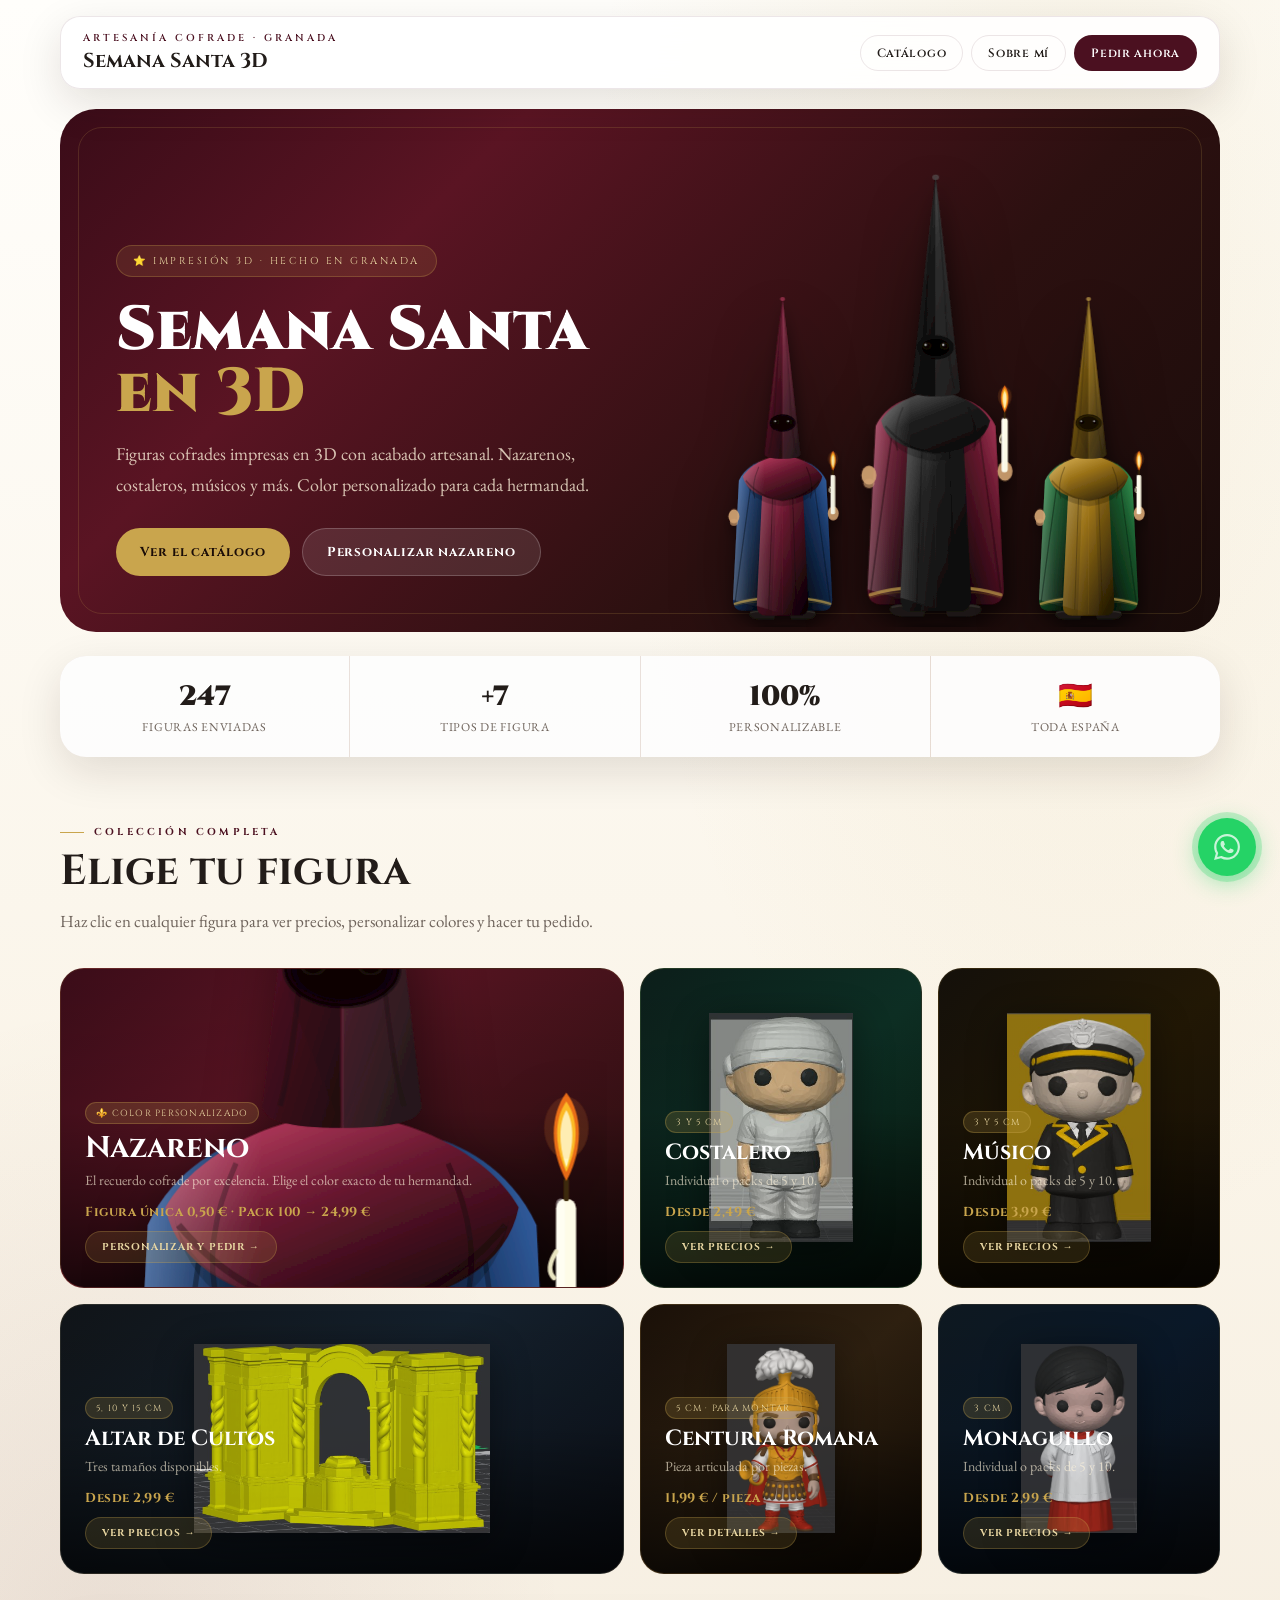
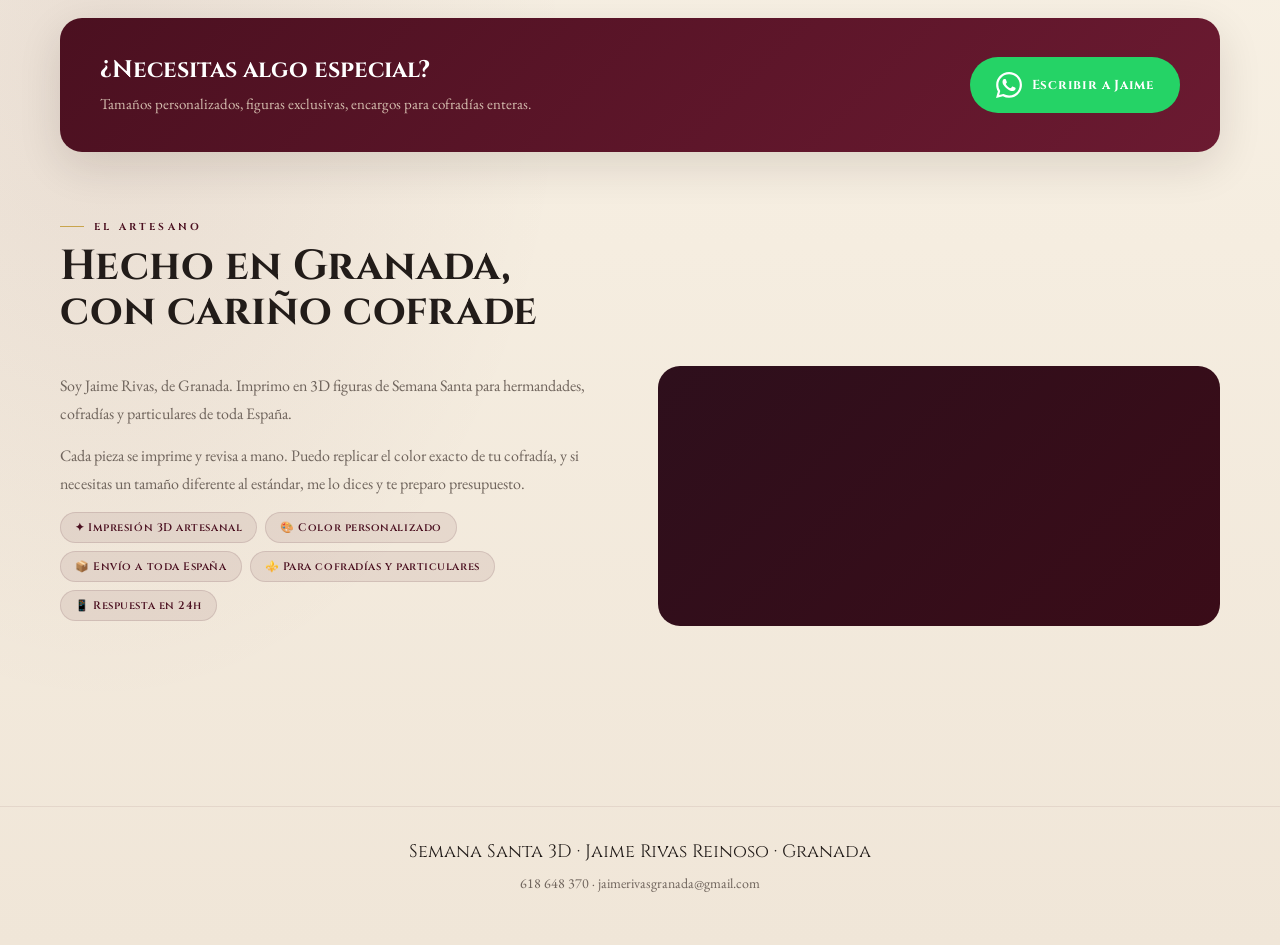
==== commit 19ba93a0: "Add files via upload" ====
--- a/index.html
+++ b/index.html
@@ -3,916 +3,454 @@
 <head>
 <meta charset="UTF-8">
 <meta name="viewport" content="width=device-width, initial-scale=1.0">
-<meta name="description" content="Figuras de colección en impresión 3D. Star Wars, Marvel, DC. Envío a toda España desde Granada.">
-<title>Figuras 3D · Colección · Jaime Rivas · Granada</title>
+<meta name="description" content="Semana Santa 3D · Figuras cofrades en impresión 3D. Nazarenos, costaleros, músicos, altares y más. Granada.">
+<title>Semana Santa 3D · Jaime Rivas · Granada</title>
+<link rel="icon" type="image/svg+xml" href="data:image/svg+xml,%3Csvg xmlns='http://www.w3.org/2000/svg' viewBox='0 0 32 32'%3E%3Crect width='32' height='32' rx='8' fill='%234b1020'/%3E%3Cpath d='M16 2 Q19 7 20 11 L19 27 L13 27 L12 11 Q13 7 16 2Z' fill='%23c9a54d'/%3E%3Cellipse cx='16' cy='13' rx='3' ry='2' fill='%234b1020'/%3E%3C/svg%3E">
 <link rel="preconnect" href="https://fonts.googleapis.com">
 <link rel="preconnect" href="https://fonts.gstatic.com" crossorigin>
-<link href="https://fonts.googleapis.com/css2?family=Orbitron:wght@400;600;700;900&family=Inter:wght@300;400;500;600&display=swap" rel="stylesheet">
+<link href="https://fonts.googleapis.com/css2?family=Cinzel:wght@400;600;700;900&family=EB+Garamond:ital,wght@0,400;0,500;0,600;1,400;1,600&display=swap" rel="stylesheet">
 <style>
 *,*::before,*::after{box-sizing:border-box;margin:0;padding:0;}
 html{scroll-behavior:smooth;}
 :root{
-  --bg:#09090f;
-  --bg2:#0f0f1a;
-  --bg3:#14141f;
-  --card:#16161f;
-  --border:rgba(255,255,255,.07);
-  --border2:rgba(255,255,255,.12);
-  --text:#f0f0ff;
-  --muted:#8888aa;
-  --accent:#4f8fff;
-  --accent2:#a855f7;
-  --gold:#f59e0b;
-  --red:#ef4444;
-  --green:#22c55e;
-  --r:16px;
-  --rL:24px;
-}
-body{font-family:'Inter',sans-serif;color:var(--text);background:var(--bg);min-height:100vh;overflow-x:hidden;}
-
-/* FONDO ANIMADO */
-body::before{
-  content:'';position:fixed;inset:0;z-index:0;pointer-events:none;
-  background:
-    radial-gradient(ellipse at 15% 20%,rgba(79,143,255,.08) 0%,transparent 50%),
-    radial-gradient(ellipse at 85% 75%,rgba(168,85,247,.07) 0%,transparent 50%),
-    radial-gradient(ellipse at 50% 50%,rgba(245,158,11,.04) 0%,transparent 60%);
-}
-
-.page{position:relative;z-index:1;width:min(1240px,calc(100vw - 32px));margin:0 auto;padding-bottom:100px;}
-
-/* NAV */
-nav{
-  position:sticky;top:0;z-index:200;
-  padding:0 24px;height:64px;
-  display:flex;align-items:center;justify-content:space-between;gap:16px;
-  background:rgba(9,9,15,.85);backdrop-filter:blur(20px);
-  border-bottom:1px solid var(--border);
-}
-.nav-logo{
-  display:flex;align-items:center;gap:10px;text-decoration:none;
-  font-family:'Orbitron',sans-serif;font-size:16px;font-weight:700;color:var(--text);
-  letter-spacing:.05em;
-}
-.nav-logo-icon{
-  width:32px;height:32px;border-radius:8px;
-  background:linear-gradient(135deg,var(--accent),var(--accent2));
-  display:flex;align-items:center;justify-content:center;font-size:16px;
-  box-shadow:0 0 16px rgba(79,143,255,.4);
-}
-.nav-links{display:flex;align-items:center;gap:6px;}
-.nav-a{
-  font-size:13px;font-weight:500;color:var(--muted);text-decoration:none;
-  padding:7px 14px;border-radius:999px;border:1px solid transparent;
-  transition:all .2s;
-}
-.nav-a:hover{color:var(--text);background:rgba(255,255,255,.06);}
-.nav-a.pri{
-  background:linear-gradient(135deg,var(--accent),var(--accent2));
-  color:#fff;border:none;font-weight:600;
-  box-shadow:0 4px 16px rgba(79,143,255,.3);
-}
-.nav-a.pri:hover{transform:translateY(-1px);box-shadow:0 6px 20px rgba(79,143,255,.4);}
-
-/* HERO */
-.hero{
-  padding:80px 0 60px;
-  display:grid;grid-template-columns:1fr 1fr;gap:48px;align-items:center;
-}
-.hero-tag{
-  display:inline-flex;align-items:center;gap:8px;
-  padding:6px 14px;border-radius:999px;margin-bottom:20px;
-  background:rgba(79,143,255,.1);border:1px solid rgba(79,143,255,.25);
-  font-size:11px;font-weight:600;color:var(--accent);letter-spacing:.15em;text-transform:uppercase;
-}
-.hero-tag span{width:6px;height:6px;border-radius:50%;background:var(--accent);animation:pulse2 2s ease-in-out infinite;}
-@keyframes pulse2{0%,100%{opacity:1;}50%{opacity:.4;}}
-.hero-h1{
-  font-family:'Orbitron',sans-serif;font-size:clamp(32px,4vw,52px);
-  font-weight:900;line-height:1.05;letter-spacing:-.01em;margin-bottom:18px;
-  background:linear-gradient(135deg,#fff 30%,rgba(255,255,255,.6));
-  -webkit-background-clip:text;-webkit-text-fill-color:transparent;background-clip:text;
-}
-.hero-p{font-size:17px;color:var(--muted);line-height:1.7;margin-bottom:32px;max-width:440px;}
-.hero-btns{display:flex;gap:12px;flex-wrap:wrap;}
-.btn-pri{
-  display:inline-flex;align-items:center;gap:8px;
-  padding:13px 24px;border-radius:12px;border:none;cursor:pointer;
-  background:linear-gradient(135deg,var(--accent),var(--accent2));
-  color:#fff;font-family:'Inter',sans-serif;font-size:14px;font-weight:600;
-  text-decoration:none;transition:all .24s;
-  box-shadow:0 4px 20px rgba(79,143,255,.3);
-}
-.btn-pri:hover{transform:translateY(-2px);box-shadow:0 8px 28px rgba(79,143,255,.4);}
-.btn-sec{
-  display:inline-flex;align-items:center;gap:8px;
-  padding:13px 24px;border-radius:12px;
-  border:1px solid var(--border2);color:var(--text);
-  font-size:14px;font-weight:500;text-decoration:none;transition:all .24s;background:transparent;cursor:pointer;
-}
-.btn-sec:hover{background:rgba(255,255,255,.06);border-color:rgba(255,255,255,.2);}
-
-/* HERO ART */
-.hero-art{
-  display:grid;grid-template-columns:1fr 1fr;gap:12px;
-}
-.hero-fig-card{
-  border-radius:var(--r);overflow:hidden;aspect-ratio:3/4;
-  background:var(--card);border:1px solid var(--border);
-  display:flex;align-items:center;justify-content:center;
-  position:relative;transition:transform .3s;cursor:pointer;
-}
-.hero-fig-card:hover{transform:translateY(-4px);}
-.hero-fig-card:first-child{grid-row:span 2;aspect-ratio:auto;}
-.hero-fig-placeholder{font-size:48px;opacity:.3;}
-.hero-fig-label{
-  position:absolute;bottom:12px;left:12px;right:12px;
-  font-family:'Orbitron',sans-serif;font-size:10px;font-weight:700;
-  letter-spacing:.12em;text-transform:uppercase;color:rgba(255,255,255,.6);
-}
-.hero-fig-cat{
-  position:absolute;top:10px;right:10px;
-  padding:3px 8px;border-radius:999px;font-size:9px;font-weight:700;letter-spacing:.1em;text-transform:uppercase;
-}
-
-/* STATS */
-.stats{
-  display:grid;grid-template-columns:repeat(4,1fr);gap:1px;
-  background:var(--border);border-radius:var(--r);overflow:hidden;
-  margin-bottom:80px;
-}
-.stat{background:var(--card);padding:24px;text-align:center;}
-.stat-num{font-family:'Orbitron',sans-serif;font-size:28px;font-weight:900;color:var(--text);margin-bottom:4px;}
-.stat-label{font-size:12px;color:var(--muted);letter-spacing:.08em;text-transform:uppercase;}
-
-/* SECTION */
-.sec-label{
-  display:flex;align-items:center;gap:10px;margin-bottom:10px;
-  font-size:11px;font-weight:700;letter-spacing:.2em;text-transform:uppercase;color:var(--accent);
-}
-.sec-label::after{content:'';flex:1;height:1px;background:linear-gradient(90deg,var(--border2),transparent);}
-.sec-h2{font-family:'Orbitron',sans-serif;font-size:clamp(22px,3vw,32px);font-weight:800;margin-bottom:10px;}
-.sec-p{font-size:16px;color:var(--muted);margin-bottom:40px;max-width:600px;line-height:1.65;}
-
-/* FILTROS */
-.filters{display:flex;gap:8px;flex-wrap:wrap;margin-bottom:36px;}
-.filter-btn{
-  padding:8px 18px;border-radius:999px;border:1px solid var(--border2);
-  background:transparent;color:var(--muted);font-size:13px;font-weight:500;
-  cursor:pointer;transition:all .2s;font-family:'Inter',sans-serif;
-}
-.filter-btn:hover{border-color:rgba(255,255,255,.2);color:var(--text);}
-.filter-btn.on{background:rgba(79,143,255,.15);border-color:rgba(79,143,255,.4);color:var(--accent);}
-.filter-btn[data-cat="star-wars"].on{background:rgba(245,158,11,.12);border-color:rgba(245,158,11,.35);color:var(--gold);}
-.filter-btn[data-cat="marvel"].on{background:rgba(239,68,68,.12);border-color:rgba(239,68,68,.35);color:var(--red);}
-.filter-btn[data-cat="dc"].on{background:rgba(34,197,94,.12);border-color:rgba(34,197,94,.35);color:var(--green);}
-
-/* CATÁLOGO GRID */
-.catalog-grid{
-  display:grid;grid-template-columns:repeat(4,1fr);gap:18px;
-}
-.fig-card{
-  border-radius:var(--rL);overflow:hidden;
-  background:var(--card);border:1px solid var(--border);
-  transition:all .3s;cursor:pointer;
-  display:flex;flex-direction:column;
-}
-.fig-card:hover{transform:translateY(-6px);border-color:var(--border2);box-shadow:0 20px 40px rgba(0,0,0,.4);}
-.fig-card.hidden{display:none;}
-.fig-img{
-  aspect-ratio:3/4;background:var(--bg3);
-  display:flex;align-items:center;justify-content:center;
-  position:relative;overflow:hidden;
-}
-.fig-img-placeholder{font-size:64px;transition:transform .3s;}
-.fig-card:hover .fig-img-placeholder{transform:scale(1.08);}
-.fig-card:hover .fig-img-real{transform:scale(1.06);}
-.fig-img-glow{
-  position:absolute;inset:0;opacity:0;transition:opacity .3s;
-  background:radial-gradient(ellipse at 50% 80%,rgba(79,143,255,.2),transparent 70%);
-}
-.fig-card:hover .fig-img-glow{opacity:1;}
-.fig-cat-badge{
-  position:absolute;top:10px;left:10px;
-  padding:4px 10px;border-radius:999px;
-  font-size:9px;font-weight:700;letter-spacing:.12em;text-transform:uppercase;
-}
-.cat-star-wars{background:rgba(245,158,11,.15);color:#fbbf24;border:1px solid rgba(245,158,11,.3);}
-.cat-marvel{background:rgba(239,68,68,.15);color:#f87171;border:1px solid rgba(239,68,68,.3);}
-.cat-dc{background:rgba(34,197,94,.15);color:#4ade80;border:1px solid rgba(34,197,94,.3);}
-.fig-info{padding:16px;}
-.fig-name{font-family:'Orbitron',sans-serif;font-size:13px;font-weight:700;color:var(--text);margin-bottom:4px;letter-spacing:.03em;}
-.fig-universe{font-size:11px;color:var(--muted);margin-bottom:12px;}
-.fig-sizes{display:flex;gap:6px;margin-bottom:14px;}
-.fig-size{
-  padding:5px 10px;border-radius:8px;border:1px solid var(--border);
-  font-size:11px;font-weight:600;color:var(--muted);cursor:pointer;transition:all .18s;
-  font-family:'Inter',sans-serif;background:transparent;
-}
-.fig-size:hover{border-color:var(--border2);color:var(--text);}
-.fig-size.on{background:rgba(79,143,255,.15);border-color:rgba(79,143,255,.4);color:var(--accent);}
-.fig-price{font-family:'Orbitron',sans-serif;font-size:18px;font-weight:700;color:var(--text);margin-bottom:14px;}
-.fig-price small{font-size:11px;color:var(--muted);font-family:'Inter',sans-serif;font-weight:400;margin-left:4px;}
-.btn-add{
-  width:100%;padding:11px;border-radius:10px;border:none;cursor:pointer;
-  background:linear-gradient(135deg,var(--accent),var(--accent2));
-  color:#fff;font-size:12px;font-weight:700;font-family:'Orbitron',sans-serif;
-  letter-spacing:.08em;transition:all .22s;
-}
-.btn-add:hover{transform:translateY(-1px);box-shadow:0 6px 18px rgba(79,143,255,.35);}
-
-/* PRECIOS */
-.pricing-grid{display:grid;grid-template-columns:repeat(3,1fr);gap:20px;margin-bottom:80px;}
-.price-card{
-  border-radius:var(--rL);padding:32px;
-  background:var(--card);border:1px solid var(--border);
-  position:relative;overflow:hidden;text-align:center;transition:all .3s;
-}
-.price-card:hover{border-color:var(--border2);transform:translateY(-4px);}
-.price-card.featured{border-color:rgba(79,143,255,.4);background:linear-gradient(145deg,rgba(79,143,255,.08),var(--card));}
-.price-card.featured::before{
-  content:'MÁS POPULAR';position:absolute;top:14px;right:-28px;
-  transform:rotate(45deg);padding:4px 36px;
-  background:linear-gradient(135deg,var(--accent),var(--accent2));
-  font-size:8px;font-weight:800;letter-spacing:.15em;color:#fff;
-}
-.price-size{font-family:'Orbitron',sans-serif;font-size:13px;font-weight:700;color:var(--muted);margin-bottom:8px;letter-spacing:.1em;}
-.price-num{font-family:'Orbitron',sans-serif;font-size:48px;font-weight:900;color:var(--text);line-height:1;margin-bottom:6px;}
-.price-num span{font-size:22px;vertical-align:top;margin-top:8px;display:inline-block;}
-.price-desc{font-size:14px;color:var(--muted);line-height:1.6;margin-bottom:24px;}
-.price-feats{list-style:none;text-align:left;margin-bottom:28px;}
-.price-feats li{font-size:13px;color:var(--muted);padding:7px 0;border-bottom:1px solid var(--border);display:flex;align-items:center;gap:8px;}
-.price-feats li::before{content:'✦';color:var(--accent);font-size:10px;flex-shrink:0;}
-.price-feats li:last-child{border-bottom:none;}
-
-/* CÓMO FUNCIONA */
-.steps{display:grid;grid-template-columns:repeat(3,1fr);gap:20px;margin-bottom:80px;}
-.step-card{
-  padding:28px;border-radius:var(--rL);
-  background:var(--card);border:1px solid var(--border);
-  position:relative;
-}
-.step-num{
-  width:36px;height:36px;border-radius:10px;margin-bottom:16px;
-  background:linear-gradient(135deg,var(--accent),var(--accent2));
-  display:flex;align-items:center;justify-content:center;
-  font-family:'Orbitron',sans-serif;font-size:14px;font-weight:900;color:#fff;
-}
-.step-title{font-family:'Orbitron',sans-serif;font-size:14px;font-weight:700;margin-bottom:8px;}
-.step-desc{font-size:14px;color:var(--muted);line-height:1.65;}
-
-/* CONTACTO */
-.contact-grid{display:grid;grid-template-columns:1fr 1fr;gap:24px;margin-bottom:80px;}
-.contact-card{
-  border-radius:var(--rL);padding:36px;
-  background:var(--card);border:1px solid var(--border);
-}
-.contact-card.wa-card{
-  background:linear-gradient(145deg,#0a1f12,#0d2918,#071510);
-  border-color:rgba(34,197,94,.15);
-}
-.wa-pill{display:inline-flex;align-items:center;gap:6px;padding:5px 12px;border-radius:999px;background:rgba(34,197,94,.1);border:1px solid rgba(34,197,94,.2);color:#4ade80;font-size:10px;font-weight:700;letter-spacing:.15em;text-transform:uppercase;margin-bottom:16px;}
-.contact-h3{font-family:'Orbitron',sans-serif;font-size:22px;font-weight:800;margin-bottom:10px;line-height:1.2;}
-.contact-p{font-size:15px;color:var(--muted);margin-bottom:28px;line-height:1.65;}
-.btn-wa{
-  display:flex;align-items:center;justify-content:center;gap:10px;
-  padding:15px 24px;border-radius:14px;border:none;cursor:pointer;
-  background:#25d366;color:#fff;
-  font-family:'Orbitron',sans-serif;font-size:12px;font-weight:700;letter-spacing:.08em;
-  transition:all .24s;text-decoration:none;width:100%;
-}
-.btn-wa:hover{background:#1cb957;transform:translateY(-2px);box-shadow:0 8px 24px rgba(37,211,102,.3);}
-.form-group{margin-bottom:14px;}
-.form-label{display:block;font-size:10px;font-weight:700;letter-spacing:.15em;text-transform:uppercase;color:var(--accent);margin-bottom:6px;}
-.form-input,.form-select,.form-textarea{
-  width:100%;padding:11px 14px;border-radius:10px;
-  border:1px solid var(--border2);background:rgba(255,255,255,.04);
-  color:var(--text);font-family:'Inter',sans-serif;font-size:14px;outline:none;transition:all .2s;
-}
-.form-input:focus,.form-select:focus,.form-textarea:focus{border-color:rgba(79,143,255,.5);background:rgba(79,143,255,.05);}
-.form-select option{background:var(--bg3);}
-.form-textarea{resize:vertical;min-height:90px;}
-.form-row{display:grid;grid-template-columns:1fr 1fr;gap:12px;}
-.btn-submit{
-  width:100%;padding:14px;border-radius:12px;border:none;cursor:pointer;
-  background:linear-gradient(135deg,var(--accent),var(--accent2));
-  color:#fff;font-family:'Orbitron',sans-serif;font-size:12px;font-weight:700;
-  letter-spacing:.08em;transition:all .24s;margin-top:4px;
-}
-.btn-submit:hover{transform:translateY(-2px);box-shadow:0 8px 24px rgba(79,143,255,.35);}
-
-/* CESTA FLOTANTE */
-.cart-float{
-  position:fixed;bottom:24px;right:90px;z-index:300;
-  width:54px;height:54px;border-radius:50%;
-  background:linear-gradient(135deg,var(--accent),var(--accent2));
-  border:none;cursor:pointer;display:flex;align-items:center;justify-content:center;
-  box-shadow:0 6px 24px rgba(79,143,255,.5);transition:all .25s;color:#fff;
-}
-.cart-float:hover{transform:scale(1.1);box-shadow:0 10px 32px rgba(79,143,255,.6);}
-.cart-float.bounce{animation:cartBounce .4s cubic-bezier(.22,1,.36,1);}
-@keyframes cartBounce{0%{transform:scale(1);}40%{transform:scale(1.22);}70%{transform:scale(.95);}100%{transform:scale(1);}}
-.cart-badge{
-  position:absolute;top:-4px;right:-4px;min-width:20px;height:20px;
-  border-radius:999px;background:var(--gold);color:#000;
-  font-size:10px;font-weight:800;display:none;align-items:center;justify-content:center;
-  padding:0 4px;border:2px solid var(--bg);font-family:'Inter',sans-serif;
-}
-.cart-badge.show{display:flex;}
-.wa-float{
-  position:fixed;bottom:24px;right:24px;z-index:300;
-  width:54px;height:54px;border-radius:50%;background:#25d366;
-  color:#fff;text-decoration:none;display:flex;align-items:center;justify-content:center;
-  box-shadow:0 6px 24px rgba(37,211,102,.45);transition:all .25s;
-}
-.wa-float:hover{transform:scale(1.1);}
-.wa-pulse{position:absolute;inset:-6px;border-radius:50%;background:rgba(37,211,102,.2);animation:pulse3 2s ease-in-out infinite;}
-@keyframes pulse3{0%,100%{transform:scale(1);opacity:.6;}50%{transform:scale(1.2);opacity:0;}}
-@keyframes fadeSlide{from{opacity:0;transform:translateX(-10px);}to{opacity:1;transform:translateX(0);}}
-
-/* PANEL CESTA */
-.cart-panel{
-  position:fixed;bottom:90px;right:24px;z-index:400;
-  width:min(400px,calc(100vw - 32px));
-  background:var(--bg2);border:1px solid var(--border2);border-radius:24px;
-  box-shadow:0 24px 64px rgba(0,0,0,.7);
-  display:flex;flex-direction:column;max-height:calc(100vh - 130px);overflow:hidden;
-  opacity:0;pointer-events:none;
-  transform:translateY(18px) scale(.96);
-  transition:opacity .28s cubic-bezier(.22,1,.36,1),transform .28s cubic-bezier(.22,1,.36,1);
-}
-.cart-panel.open{opacity:1;pointer-events:all;transform:translateY(0) scale(1);}
-.cart-head{
-  display:flex;align-items:center;justify-content:space-between;
-  padding:18px 20px 14px;border-bottom:1px solid var(--border);flex-shrink:0;
-}
-.cart-head-title{font-family:'Orbitron',sans-serif;font-size:14px;font-weight:700;color:var(--text);display:flex;align-items:center;gap:8px;}
-.cart-close{width:30px;height:30px;border-radius:50%;border:1px solid var(--border2);background:transparent;cursor:pointer;color:var(--muted);display:flex;align-items:center;justify-content:center;font-size:14px;transition:all .18s;}
-.cart-close:hover{background:rgba(255,255,255,.08);color:var(--text);}
-.cart-empty{padding:40px 20px;text-align:center;color:var(--muted);font-size:14px;}
-.cart-empty-icon{font-size:36px;opacity:.4;margin-bottom:12px;}
-.cart-items{overflow-y:auto;padding:10px 20px;flex:1;}
-.cart-item{display:grid;grid-template-columns:52px 1fr auto;gap:12px;align-items:center;padding:10px 0;border-bottom:1px solid var(--border);}
-.cart-item:last-child{border-bottom:none;}
-.cart-item-thumb{width:52px;height:52px;border-radius:10px;overflow:hidden;flex-shrink:0;background:var(--bg3);}
-.cart-item-thumb img{width:100%;height:100%;object-fit:contain;}
-.cart-item-name{font-size:13px;font-weight:600;color:var(--text);margin-bottom:2px;}
-.cart-item-detail{font-size:11px;color:var(--muted);}
-.cart-item-price{font-family:'Orbitron',sans-serif;font-size:13px;font-weight:700;color:var(--text);}
-.cart-item-del{width:24px;height:24px;border-radius:50%;border:1px solid var(--border);background:transparent;cursor:pointer;color:var(--muted);font-size:12px;display:flex;align-items:center;justify-content:center;transition:all .18s;margin-top:4px;}
-.cart-item-del:hover{background:rgba(239,68,68,.15);color:#f87171;border-color:rgba(239,68,68,.3);}
-.cart-footer{padding:14px 20px;border-top:1px solid var(--border);flex-shrink:0;background:rgba(0,0,0,.2);}
-.cart-total-row{display:flex;justify-content:space-between;align-items:center;margin-bottom:12px;}
-.cart-total-label{font-size:11px;color:var(--muted);text-transform:uppercase;letter-spacing:.1em;}
-.cart-total-price{font-family:'Orbitron',sans-serif;font-size:24px;font-weight:900;
-  background:linear-gradient(135deg,var(--accent),var(--accent2));
-  -webkit-background-clip:text;-webkit-text-fill-color:transparent;background-clip:text;}
-.cart-btn-wa{
-  display:flex;align-items:center;justify-content:center;gap:8px;
-  padding:12px;border-radius:12px;background:#25d366;color:#fff;border:none;cursor:pointer;
-  font-family:'Orbitron',sans-serif;font-size:11px;font-weight:700;letter-spacing:.08em;
-  transition:all .22s;width:100%;margin-bottom:8px;
-}
-.cart-btn-wa:hover{background:#1cb957;}
-.cart-btn-email{
-  display:flex;align-items:center;justify-content:center;gap:8px;
-  padding:10px;border-radius:12px;
-  background:linear-gradient(135deg,var(--accent),var(--accent2));
-  color:#fff;border:none;cursor:pointer;
-  font-family:'Orbitron',sans-serif;font-size:11px;font-weight:700;letter-spacing:.08em;
-  transition:all .22s;width:100%;margin-bottom:8px;
-}
-.cart-btn-clear{background:none;border:none;cursor:pointer;font-size:12px;color:var(--muted);width:100%;padding:4px;font-family:'Inter',sans-serif;text-decoration:underline;}
-.cart-btn-clear:hover{color:var(--text);}
-
-/* POPUP PEDIDO */
-.popup-overlay{
-  position:fixed;inset:0;z-index:500;
-  background:rgba(0,0,0,.7);backdrop-filter:blur(6px);
-  display:none;align-items:center;justify-content:center;padding:20px;
-}
-.popup-overlay.open{display:flex;}
-.popup-box{
-  background:var(--bg2);border:1px solid var(--border2);border-radius:24px;
-  padding:32px;width:min(440px,100%);
-  box-shadow:0 32px 80px rgba(0,0,0,.8);
-  animation:popIn .3s cubic-bezier(.22,1,.36,1);
-}
-@keyframes popIn{from{transform:scale(.9);opacity:0;}to{transform:scale(1);opacity:1;}}
-.popup-title{font-family:'Orbitron',sans-serif;font-size:20px;font-weight:800;margin-bottom:6px;}
-.popup-sub{font-size:14px;color:var(--muted);margin-bottom:20px;}
-.popup-preview{display:flex;gap:8px;flex-wrap:wrap;margin-bottom:18px;}
-.popup-chip{display:flex;align-items:center;gap:6px;padding:5px 10px;border-radius:8px;background:rgba(79,143,255,.1);border:1px solid rgba(79,143,255,.2);font-size:12px;color:var(--text);}
-.popup-label{display:block;font-size:9px;font-weight:700;letter-spacing:.15em;text-transform:uppercase;color:var(--accent);margin-bottom:5px;}
-.popup-input{width:100%;padding:11px 13px;border-radius:10px;border:1px solid var(--border2);background:rgba(255,255,255,.04);color:var(--text);font-family:'Inter',sans-serif;font-size:14px;outline:none;transition:all .2s;margin-bottom:12px;}
-.popup-input:focus{border-color:rgba(79,143,255,.5);}
-.popup-btns{display:grid;grid-template-columns:1fr 1fr;gap:8px;margin-top:4px;}
-.popup-btn-wa{display:flex;align-items:center;justify-content:center;gap:6px;padding:12px;border-radius:12px;background:#25d366;color:#fff;border:none;cursor:pointer;font-family:'Orbitron',sans-serif;font-size:11px;font-weight:700;transition:all .22s;}
-.popup-btn-wa:hover{background:#1cb957;}
-.popup-btn-email{display:flex;align-items:center;justify-content:center;gap:6px;padding:12px;border-radius:12px;background:linear-gradient(135deg,var(--accent),var(--accent2));color:#fff;border:none;cursor:pointer;font-family:'Orbitron',sans-serif;font-size:11px;font-weight:700;transition:all .22s;}
-.popup-cancel{width:100%;margin-top:10px;background:none;border:none;cursor:pointer;font-size:12px;color:var(--muted);font-family:'Inter',sans-serif;text-decoration:underline;}
-.popup-cancel:hover{color:var(--text);}
-
-/* FOOTER */
-footer{border-top:1px solid var(--border);padding:36px 0;display:flex;align-items:center;justify-content:space-between;flex-wrap:wrap;gap:16px;}
-.foot-brand{font-family:'Orbitron',sans-serif;font-size:13px;font-weight:700;color:var(--muted);}
-.foot-links{display:flex;gap:20px;}
-.foot-link{font-size:13px;color:var(--muted);text-decoration:none;transition:color .2s;}
-.foot-link:hover{color:var(--text);}
-
-/* REVEAL */
-.wr{opacity:0;transform:translateY(24px);transition:opacity .6s ease,transform .6s cubic-bezier(.22,1,.36,1);}
-.wr.show{opacity:1;transform:translateY(0);}
-
-/* RESPONSIVE */
+  --vino:#4b1020;--vino2:#6b1a31;--oro:#c9a54d;--oroS:#ead8a3;
+  --crema:#faf4e8;--tinta:#171311;--grafito:#221c19;--gris:#6f645c;
+  --borde:rgba(75,16,32,.1);
+  --smd:0 14px 44px rgba(34,18,11,.12);--slg:0 24px 64px rgba(34,18,11,.2);
+  --r:26px;
+}
+body{font-family:'EB Garamond',Georgia,serif;color:var(--tinta);
+  background:radial-gradient(ellipse at 85% 8%,rgba(201,165,77,.12),transparent 32%),
+  radial-gradient(ellipse at 8% 65%,rgba(75,16,32,.08),transparent 28%),
+  linear-gradient(180deg,#fffefb 0%,#faf4e8 45%,#f0e6d8 100%);min-height:100vh;}
+.page{width:calc(100vw - 32px);max-width:1160px;margin:0 auto;padding-bottom:100px;}
+.nav{position:-webkit-sticky;position:sticky;top:14px;z-index:100;margin:16px 0 0;padding:14px 22px;
+  background:rgba(255,255,255,.88);-webkit-backdrop-filter:blur(18px);backdrop-filter:blur(18px);
+  border:1px solid var(--borde);border-radius:20px;box-shadow:var(--smd);
+  display:-webkit-flex;display:flex;-webkit-align-items:center;align-items:center;
+  -webkit-justify-content:space-between;justify-content:space-between;gap:16px;}
+.nav-brand{display:-webkit-flex;display:flex;-webkit-flex-direction:column;flex-direction:column;gap:2px;}
+.nav-ey{font-family:'Cinzel',serif;font-size:10px;letter-spacing:.3em;text-transform:uppercase;color:var(--vino);font-weight:600;}
+.nav-tit{font-family:'Cinzel',serif;font-size:20px;font-weight:700;color:var(--grafito);}
+.nav-links{display:-webkit-flex;display:flex;gap:8px;-webkit-flex-wrap:wrap;flex-wrap:wrap;-webkit-align-items:center;align-items:center;}
+.nav-a{font-family:'Cinzel',serif;font-size:12px;font-weight:600;letter-spacing:.06em;text-decoration:none;padding:9px 16px;border-radius:999px;border:1px solid var(--borde);color:var(--grafito);-webkit-transition:all .22s;transition:all .22s;}
+.nav-a:hover{background:var(--crema);}
+.nav-a.pri{background:var(--vino);color:#fff;border-color:transparent;}
+.hero{margin-top:20px;border-radius:36px;overflow:hidden;position:relative;
+  background:linear-gradient(135deg,#3a0c18 0%,#5a1423 28%,#2c1010 65%,#190c0a 100%);
+  padding:56px 56px 0;display:grid;grid-template-columns:1.1fr .9fr;gap:32px;-webkit-align-items:end;align-items:end;}
+.hero::before{content:'';position:absolute;inset:18px;border:1px solid rgba(201,165,77,.18);border-radius:24px;pointer-events:none;z-index:0;}
+.hero-copy{position:relative;z-index:2;padding-bottom:56px;}
+.hero-pill{display:-webkit-inline-flex;display:inline-flex;-webkit-align-items:center;align-items:center;gap:8px;padding:8px 16px;border-radius:999px;background:rgba(201,165,77,.13);border:1px solid rgba(201,165,77,.28);color:var(--oroS);font-family:'Cinzel',serif;font-size:10px;letter-spacing:.25em;text-transform:uppercase;margin-bottom:22px;}
+.hero-h1{font-family:'Cinzel',serif;font-size:clamp(34px,5.5vw,62px);font-weight:900;line-height:1.0;color:#fff;margin-bottom:16px;}
+.hero-h1 em{color:var(--oro);font-style:normal;display:block;}
+.hero-p{font-size:18px;line-height:1.7;color:rgba(255,245,220,.78);max-width:480px;margin-bottom:28px;}
+.hero-cta{display:-webkit-flex;display:flex;gap:12px;-webkit-flex-wrap:wrap;flex-wrap:wrap;}
+.btn{display:-webkit-inline-flex;display:inline-flex;-webkit-align-items:center;align-items:center;gap:8px;padding:14px 24px;border-radius:999px;border:none;font-family:'Cinzel',serif;font-size:13px;font-weight:700;letter-spacing:.07em;text-decoration:none;cursor:pointer;-webkit-transition:all .25s;transition:all .25s;}
+.btn-gold{background:var(--oro);color:#1a0c07;}
+.btn-gold:hover{background:#deba5e;-webkit-transform:translateY(-2px);transform:translateY(-2px);}
+.btn-ghost{background:rgba(255,255,255,.1);color:#fff;border:1px solid rgba(255,255,255,.2);}
+.btn-ghost:hover{background:rgba(255,255,255,.18);-webkit-transform:translateY(-2px);transform:translateY(-2px);}
+.hero-art{position:relative;z-index:2;display:-webkit-flex;display:flex;-webkit-align-items:flex-end;align-items:flex-end;-webkit-justify-content:center;justify-content:center;gap:12px;padding:0 8px;}
+.hnz{opacity:0;-webkit-transform:translateY(50px);transform:translateY(50px);-webkit-animation:nzRise .9s cubic-bezier(.22,1,.36,1) forwards;animation:nzRise .9s cubic-bezier(.22,1,.36,1) forwards;-webkit-filter:drop-shadow(0 18px 30px rgba(0,0,0,.45));filter:drop-shadow(0 18px 30px rgba(0,0,0,.45));}
+.hnz:nth-child(1){width:27%;-webkit-animation-delay:.28s;animation-delay:.28s;}
+.hnz:nth-child(2){width:37%;-webkit-animation-delay:.08s;animation-delay:.08s;}
+.hnz:nth-child(3){width:27%;-webkit-animation-delay:.44s;animation-delay:.44s;}
+@-webkit-keyframes nzRise{to{opacity:1;-webkit-transform:translateY(0);transform:translateY(0);}}
+@keyframes nzRise{to{opacity:1;transform:translateY(0);}}
+.stats{display:grid;grid-template-columns:repeat(4,1fr);gap:1px;background:var(--borde);border-radius:var(--r);overflow:hidden;margin:24px 0 0;box-shadow:var(--smd);}
+.stat{background:rgba(255,255,255,.92);padding:22px 16px;text-align:center;}
+.stat-num{font-family:'Cinzel',serif;font-size:28px;font-weight:900;color:var(--grafito);margin-bottom:4px;}
+.stat-lbl{font-size:12px;color:var(--gris);letter-spacing:.06em;text-transform:uppercase;}
+.section{margin-top:68px;}
+.sec-lbl{font-family:'Cinzel',serif;font-size:10px;letter-spacing:.32em;text-transform:uppercase;color:var(--vino);font-weight:700;margin-bottom:10px;display:-webkit-flex;display:flex;-webkit-align-items:center;align-items:center;gap:10px;}
+.sec-lbl::before{content:'';display:block;width:24px;height:1px;background:var(--oro);}
+.sec-h2{font-family:'Cinzel',serif;font-size:clamp(24px,4vw,42px);font-weight:700;line-height:1.08;color:var(--grafito);margin-bottom:12px;}
+.sec-p{font-size:17px;color:var(--gris);line-height:1.7;max-width:600px;}
+.cat-grid{display:grid;grid-template-columns:2fr 1fr 1fr;grid-template-rows:auto auto;gap:16px;margin-top:32px;}
+.cat-card{border-radius:24px;overflow:hidden;position:relative;background:linear-gradient(135deg,#3a0c18,#2e0f1c);border:1px solid rgba(201,165,77,.12);cursor:pointer;-webkit-transition:all .3s;transition:all .3s;text-decoration:none;color:inherit;display:-webkit-flex;display:flex;-webkit-flex-direction:column;flex-direction:column;-webkit-justify-content:flex-end;justify-content:flex-end;min-height:270px;padding:24px;}
+.cat-card:hover{-webkit-transform:translateY(-5px);transform:translateY(-5px);box-shadow:0 20px 50px rgba(34,18,11,.28);border-color:rgba(201,165,77,.28);}
+.cat-card.featured{min-height:320px;}
+.cat-card::before{content:'';position:absolute;inset:0;background:linear-gradient(0deg,rgba(0,0,0,.72) 0%,rgba(0,0,0,.08) 55%,transparent 100%);}
+.cat-art{position:absolute;inset:0;display:-webkit-flex;display:flex;-webkit-align-items:center;align-items:center;-webkit-justify-content:center;justify-content:center;overflow:hidden;padding:16px;}
+.cat-art img{width:60%;height:80%;object-fit:contain;opacity:.85;-webkit-filter:drop-shadow(0 10px 20px rgba(0,0,0,.55));filter:drop-shadow(0 10px 20px rgba(0,0,0,.55));-webkit-transition:-webkit-transform .3s;transition:transform .3s;}
+.cat-card:hover .cat-art img{-webkit-transform:scale(1.07) translateY(-5px);transform:scale(1.07) translateY(-5px);}
+.cat-info{position:relative;z-index:2;}
+.cat-pill{display:-webkit-inline-flex;display:inline-flex;-webkit-align-items:center;align-items:center;padding:4px 10px;border-radius:999px;background:rgba(201,165,77,.18);border:1px solid rgba(201,165,77,.3);color:var(--oroS);font-family:'Cinzel',serif;font-size:9px;letter-spacing:.14em;text-transform:uppercase;margin-bottom:8px;}
+.cat-name{font-family:'Cinzel',serif;font-size:22px;font-weight:700;color:#fff;margin-bottom:5px;line-height:1.1;}
+.cat-card.featured .cat-name{font-size:30px;}
+.cat-desc{font-size:14px;color:rgba(255,245,220,.65);line-height:1.5;margin-bottom:12px;}
+.cat-price{font-family:'Cinzel',serif;font-size:13px;color:var(--oro);font-weight:700;letter-spacing:.04em;margin-bottom:10px;}
+.cat-btn{display:-webkit-inline-flex;display:inline-flex;-webkit-align-items:center;align-items:center;gap:5px;padding:8px 16px;border-radius:999px;background:rgba(201,165,77,.15);border:1px solid rgba(201,165,77,.28);color:var(--oroS);font-family:'Cinzel',serif;font-size:10px;font-weight:700;letter-spacing:.08em;text-transform:uppercase;-webkit-transition:all .22s;transition:all .22s;}
+.cat-card:hover .cat-btn{background:var(--oro);color:#1a0c07;border-color:transparent;}
+.cat-nazareno{background:linear-gradient(135deg,#3a0c18 0%,#5a1423 35%,#2c1010 100%);}
+.cat-costalero{background:linear-gradient(135deg,#0c1e1a,#0d2f24,#091b10);}
+.cat-musico{background:linear-gradient(135deg,#14100a,#221805,#181006);}
+.cat-altar{background:linear-gradient(135deg,#101418,#14202c,#0c1018);}
+.cat-centuria{background:linear-gradient(135deg,#1a1008,#2e2010,#140c04);}
+.cat-monaguillo{background:linear-gradient(135deg,#0e1820,#0a1828,#0c1016);}
+.cta-strip{margin-top:44px;border-radius:22px;background:linear-gradient(135deg,var(--vino),var(--vino2));padding:36px 40px;display:-webkit-flex;display:flex;-webkit-align-items:center;align-items:center;-webkit-justify-content:space-between;justify-content:space-between;gap:24px;box-shadow:var(--smd);}
+.cta-text h3{font-family:'Cinzel',serif;font-size:24px;font-weight:700;color:#fff;margin-bottom:6px;}
+.cta-text p{font-size:15px;color:rgba(255,245,220,.75);line-height:1.6;}
+.btn-wa-strip{display:-webkit-flex;display:flex;-webkit-align-items:center;align-items:center;gap:10px;padding:15px 26px;border-radius:999px;background:#25D366;color:#fff;text-decoration:none;font-family:'Cinzel',serif;font-size:13px;font-weight:700;letter-spacing:.06em;-webkit-transition:all .26s;transition:all .26s;white-space:nowrap;-webkit-flex-shrink:0;flex-shrink:0;}
+.btn-wa-strip:hover{background:#1cb957;-webkit-transform:translateY(-2px);transform:translateY(-2px);}
+.sobre-grid{display:grid;grid-template-columns:1fr 1fr;gap:36px;margin-top:32px;-webkit-align-items:center;align-items:center;}
+.sobre-copy h3{font-family:'Cinzel',serif;font-size:30px;font-weight:700;color:var(--grafito);margin-bottom:12px;}
+.sobre-copy p{font-size:16px;color:var(--gris);line-height:1.75;margin-bottom:14px;}
+.tags{display:-webkit-flex;display:flex;-webkit-flex-wrap:wrap;flex-wrap:wrap;gap:8px;}
+.tag{padding:7px 14px;border-radius:999px;background:rgba(75,16,32,.08);border:1px solid rgba(75,16,32,.12);font-family:'Cinzel',serif;font-size:11px;font-weight:600;color:var(--vino);letter-spacing:.05em;}
+.sobre-art{border-radius:22px;overflow:hidden;background:linear-gradient(135deg,#2e0f1c,#3a0c18);min-height:260px;display:-webkit-flex;display:flex;-webkit-align-items:flex-end;align-items:flex-end;-webkit-justify-content:center;justify-content:center;}
+.sobre-nz{display:-webkit-flex;display:flex;-webkit-align-items:flex-end;align-items:flex-end;-webkit-justify-content:center;justify-content:center;gap:8px;padding:0 16px;}
+footer{margin-top:80px;padding:32px 0 48px;border-top:1px solid rgba(75,16,32,.08);text-align:center;}
+.foot-brand{font-family:'Cinzel',serif;font-size:18px;color:var(--grafito);margin-bottom:7px;}
+.foot-sub{font-size:14px;color:var(--gris);line-height:1.8;}
+.foot-sub a{color:var(--gris);text-decoration:none;}
+.foot-sub a:hover{color:var(--vino);}
+.wa-float{position:fixed;bottom:24px;right:24px;z-index:200;width:58px;height:58px;border-radius:50%;background:#25D366;color:#fff;border:none;cursor:pointer;display:-webkit-flex;display:flex;-webkit-align-items:center;align-items:center;-webkit-justify-content:center;justify-content:center;box-shadow:0 6px 24px rgba(37,211,102,.45);-webkit-transition:all .25s;transition:all .25s;text-decoration:none;}
+.wa-float:hover{-webkit-transform:scale(1.1) translateY(-3px);transform:scale(1.1) translateY(-3px);}
+.wa-pulse{position:absolute;inset:-6px;border-radius:50%;background:rgba(37,211,102,.25);-webkit-animation:pulse 2s ease-in-out infinite;animation:pulse 2s ease-in-out infinite;}
+@-webkit-keyframes pulse{0%,100%{-webkit-transform:scale(1);transform:scale(1);opacity:.6;}50%{-webkit-transform:scale(1.18);transform:scale(1.18);opacity:0;}}
+@keyframes pulse{0%,100%{transform:scale(1);opacity:.6;}50%{transform:scale(1.18);opacity:0;}}
+.wr{opacity:0;-webkit-transform:translateY(28px);transform:translateY(28px);-webkit-transition:opacity .7s ease,-webkit-transform .7s cubic-bezier(.22,1,.36,1);transition:opacity .7s ease,transform .7s cubic-bezier(.22,1,.36,1);}
+.wr.show{opacity:1;-webkit-transform:translateY(0);transform:translateY(0);}
 @media(max-width:960px){
-  .hero{grid-template-columns:1fr;text-align:center;}
-  .hero-p{margin:0 auto 32px;}
-  .hero-btns{justify-content:center;}
-  .hero-art{max-width:400px;margin:0 auto;}
-  .catalog-grid{grid-template-columns:repeat(2,1fr);}
-  .pricing-grid{grid-template-columns:1fr;}
-  .steps{grid-template-columns:1fr;}
-  .contact-grid{grid-template-columns:1fr;}
+  .hero{grid-template-columns:1fr;padding:36px 28px 0;gap:20px;}
+  .hero-copy{padding-bottom:32px;}
+  .hero-art{max-width:340px;margin:0 auto;}
+  .cat-grid{grid-template-columns:1fr 1fr;}
+  .cat-card.featured{grid-column:1/-1;}
   .stats{grid-template-columns:repeat(2,1fr);}
-}
-@media(max-width:600px){
-  nav{padding:0 16px;}
-  .nav-links{gap:4px;}
-  .nav-a{padding:6px 10px;font-size:11px;}
-  .catalog-grid{grid-template-columns:repeat(2,1fr);gap:12px;}
-  .hero{padding:48px 0 40px;}
-  .cart-panel{bottom:0!important;right:0!important;left:0!important;width:100%!important;border-radius:24px 24px 0 0;max-height:82vh;transform:translateY(24px) scale(1)!important;}
-  .cart-panel.open{transform:translateY(0) scale(1)!important;}
-  .cart-float{bottom:88px;right:16px;}
-  .wa-float{bottom:24px;right:16px;}
+  .sobre-grid{grid-template-columns:1fr;}
+  .cta-strip{-webkit-flex-direction:column;flex-direction:column;text-align:center;}
+}
+@media(max-width:640px){
+  .page{width:calc(100vw - 16px);}
+  .nav{-webkit-flex-wrap:wrap;flex-wrap:wrap;border-radius:16px;position:static;margin-top:10px;padding:12px 16px;gap:10px;}
+  .nav-brand{width:100%;}
+  .nav-links{width:100%;display:grid;grid-template-columns:1fr 1fr 1fr;gap:6px;}
+  .nav-a{text-align:center;padding:8px 6px;font-size:10px;}
+  .hero{padding:20px 14px 0;border-radius:20px;gap:14px;}
+  .hero-h1{font-size:26px;margin-bottom:10px;}
+  .hero-p{font-size:14px;margin-bottom:16px;}
+  .btn{padding:11px 16px;font-size:11px;}
+  .stats{grid-template-columns:repeat(2,1fr);}
+  .stat-num{font-size:22px;}
+  .section{margin-top:44px;}
+  .sec-h2{font-size:22px;}
+  .cat-grid{grid-template-columns:1fr;}
+  .cat-card.featured{grid-column:auto;}
+  .cat-card{min-height:220px;padding:18px;}
+  .cat-card.featured{min-height:260px;}
+  .cat-name{font-size:18px;}
+  .cat-card.featured .cat-name{font-size:24px;}
+  .cta-strip{padding:24px 18px;border-radius:18px;}
+  .cta-text h3{font-size:20px;}
+  .sobre-art{min-height:200px;}
+}
+@media(max-width:380px){
+  .nav-links{grid-template-columns:1fr 1fr;}
+  .nav-a.pri{grid-column:1/-1;}
 }
 </style>
 </head>
 <body>
-
-<nav>
-  <a href="#" class="nav-logo">
-    <div class="nav-logo-icon">⚡</div>
-    Figuras 3D
-  </a>
+<div class="page">
+<nav class="nav">
+  <div class="nav-brand">
+    <span class="nav-ey">Artesanía Cofrade · Granada</span>
+    <span class="nav-tit">Semana Santa 3D</span>
+  </div>
   <div class="nav-links">
     <a href="#catalogo" class="nav-a">Catálogo</a>
-    <a href="#precios" class="nav-a">Precios</a>
-    <a href="#contacto" class="nav-a pri">Pedir ahora</a>
+    <a href="#sobre" class="nav-a">Sobre mí</a>
+    <a href="https://wa.me/34618648370?text=Hola%20Jaime%2C%20me%20interesan%20las%20figuras%20de%20Semana%20Santa%203D." target="_blank" class="nav-a pri">Pedir ahora</a>
   </div>
 </nav>
-
-<div class="page">
-
-<!-- HERO -->
 <section class="hero">
-  <div>
-    <div class="hero-tag"><span></span>Impresión 3D · Granada</div>
-    <h1 class="hero-h1">Tus personajes<br>favoritos en 3D</h1>
-    <p class="hero-p">Figuras de colección impresas en 3D con acabado profesional. Star Wars, Marvel, DC y mucho más. Desde 5€.</p>
-    <div class="hero-btns">
-      <a href="#catalogo" class="btn-pri">
-        <svg width="16" height="16" viewBox="0 0 24 24" fill="none" stroke="currentColor" stroke-width="2.5"><circle cx="9" cy="21" r="1"/><circle cx="20" cy="21" r="1"/><path d="M1 1h4l2.68 13.39a2 2 0 001.99 1.61h9.72a2 2 0 001.99-1.61L23 6H6"/></svg>
-        Ver catálogo
-      </a>
-      <a href="https://wa.me/34618648370" target="_blank" class="btn-sec">
-        <svg width="16" height="16" viewBox="0 0 24 24" fill="currentColor"><path d="M17.472 14.382c-.297-.149-1.758-.867-2.03-.967-.273-.099-.471-.148-.67.15-.197.297-.767.966-.94 1.164-.173.199-.347.223-.644.075-.297-.15-1.255-.463-2.39-1.475-.883-.788-1.48-1.761-1.653-2.059-.173-.297-.018-.458.13-.606.134-.133.298-.347.446-.52.149-.174.198-.298.298-.497.099-.198.05-.371-.025-.52-.075-.149-.669-1.612-.916-2.207-.242-.579-.487-.5-.669-.51-.173-.008-.371-.01-.57-.01-.198 0-.52.074-.792.372-.272.297-1.04 1.016-1.04 2.479 0 1.462 1.065 2.875 1.213 3.074.149.198 2.096 3.2 5.077 4.487.709.306 1.262.489 1.694.625.712.227 1.36.195 1.871.118.571-.085 1.758-.719 2.006-1.413.248-.694.248-1.289.173-1.413-.074-.124-.272-.198-.57-.347m-5.421 7.403h-.004a9.87 9.87 0 01-5.031-1.378l-.361-.214-3.741.982.998-3.648-.235-.374a9.86 9.86 0 01-1.51-5.26c.001-5.45 4.436-9.884 9.888-9.884 2.64 0 5.122 1.03 6.988 2.898a9.825 9.825 0 012.893 6.994c-.003 5.45-4.437 9.884-9.885 9.884m8.413-18.297A11.815 11.815 0 0012.05 0C5.495 0 .16 5.335.157 11.892c0 2.096.547 4.142 1.588 5.945L.057 24l6.305-1.654a11.882 11.882 0 005.683 1.448h.005c6.554 0 11.89-5.335 11.893-11.893a11.821 11.821 0 00-3.48-8.413Z"/></svg>
-        WhatsApp directo
-      </a>
+  <div class="hero-copy">
+    <div class="hero-pill">⭐ Impresión 3D · Hecho en Granada</div>
+    <h1 class="hero-h1">Semana Santa<em>en 3D</em></h1>
+    <p class="hero-p">Figuras cofrades impresas en 3D con acabado artesanal. Nazarenos, costaleros, músicos y más. Color personalizado para cada hermandad.</p>
+    <div class="hero-cta">
+      <a href="#catalogo" class="btn btn-gold">Ver el catálogo</a>
+      <a href="nazarenos.html" class="btn btn-ghost">Personalizar nazareno</a>
     </div>
   </div>
-  <div class="hero-art" id="heroArt">
-    <div class="hero-fig-card" style="background:linear-gradient(145deg,#1a0505,#250808);">
-      <img src="[data-uri]" alt="Iron Man" style="width:80%;height:80%;object-fit:contain;">
-      <div class="fig-cat-badge cat-marvel" style="top:10px;left:10px;">Marvel</div>
-      <div class="hero-fig-label">Iron Man</div>
+  <div class="hero-art" id="heroArt"></div>
+</section>
+<div class="stats wr">
+  <div class="stat"><div class="stat-num" id="counterNum">247</div><div class="stat-lbl">Figuras enviadas</div></div>
+  <div class="stat"><div class="stat-num">+7</div><div class="stat-lbl">Tipos de figura</div></div>
+  <div class="stat"><div class="stat-num">100%</div><div class="stat-lbl">Personalizable</div></div>
+  <div class="stat"><div class="stat-num">🇪🇸</div><div class="stat-lbl">Toda España</div></div>
+</div>
+<section class="section" id="catalogo">
+  <div class="sec-lbl">Colección completa</div>
+  <h2 class="sec-h2">Elige tu figura</h2>
+  <p class="sec-p">Haz clic en cualquier figura para ver precios, personalizar colores y hacer tu pedido.</p>
+  <div class="cat-grid">
+    <a href="nazarenos.html" class="cat-card cat-nazareno featured wr">
+      <div class="cat-art" id="catNazArt"></div>
+      <div class="cat-info">
+        <div class="cat-pill">⚜️ Color personalizado</div>
+        <div class="cat-name">Nazareno</div>
+        <div class="cat-desc">El recuerdo cofrade por excelencia. Elige el color exacto de tu hermandad.</div>
+        <div class="cat-price">Figura única 0,50 € · Pack 100 → 24,99 €</div>
+        <div class="cat-btn">Personalizar y pedir →</div>
+      </div>
+    </a>
+    <a href="nazarenos.html?tipo=costalero" class="cat-card cat-costalero wr">
+      <div class="cat-art"><img src="[data-uri]" alt="Costalero" loading="lazy"></div>
+      <div class="cat-info">
+        <div class="cat-pill">3 y 5 cm</div>
+        <div class="cat-name">Costalero</div>
+        <div class="cat-desc">Individual o packs de 5 y 10.</div>
+        <div class="cat-price">Desde 2,49 €</div>
+        <div class="cat-btn">Ver precios →</div>
+      </div>
+    </a>
+    <a href="nazarenos.html?tipo=musico" class="cat-card cat-musico wr">
+      <div class="cat-art"><img src="[data-uri]" alt="Músico" loading="lazy"></div>
+      <div class="cat-info">
+        <div class="cat-pill">3 y 5 cm</div>
+        <div class="cat-name">Músico</div>
+        <div class="cat-desc">Individual o packs de 5 y 10.</div>
+        <div class="cat-price">Desde 3,99 €</div>
+        <div class="cat-btn">Ver precios →</div>
+      </div>
+    </a>
+    <a href="nazarenos.html?tipo=altar" class="cat-card cat-altar wr">
+      <div class="cat-art"><img src="[data-uri]" alt="Altar de Cultos" loading="lazy"></div>
+      <div class="cat-info">
+        <div class="cat-pill">5, 10 y 15 cm</div>
+        <div class="cat-name">Altar de Cultos</div>
+        <div class="cat-desc">Tres tamaños disponibles.</div>
+        <div class="cat-price">Desde 2,99 €</div>
+        <div class="cat-btn">Ver precios →</div>
+      </div>
+    </a>
+    <a href="nazarenos.html?tipo=centuria" class="cat-card cat-centuria wr">
+      <div class="cat-art"><img src="[data-uri]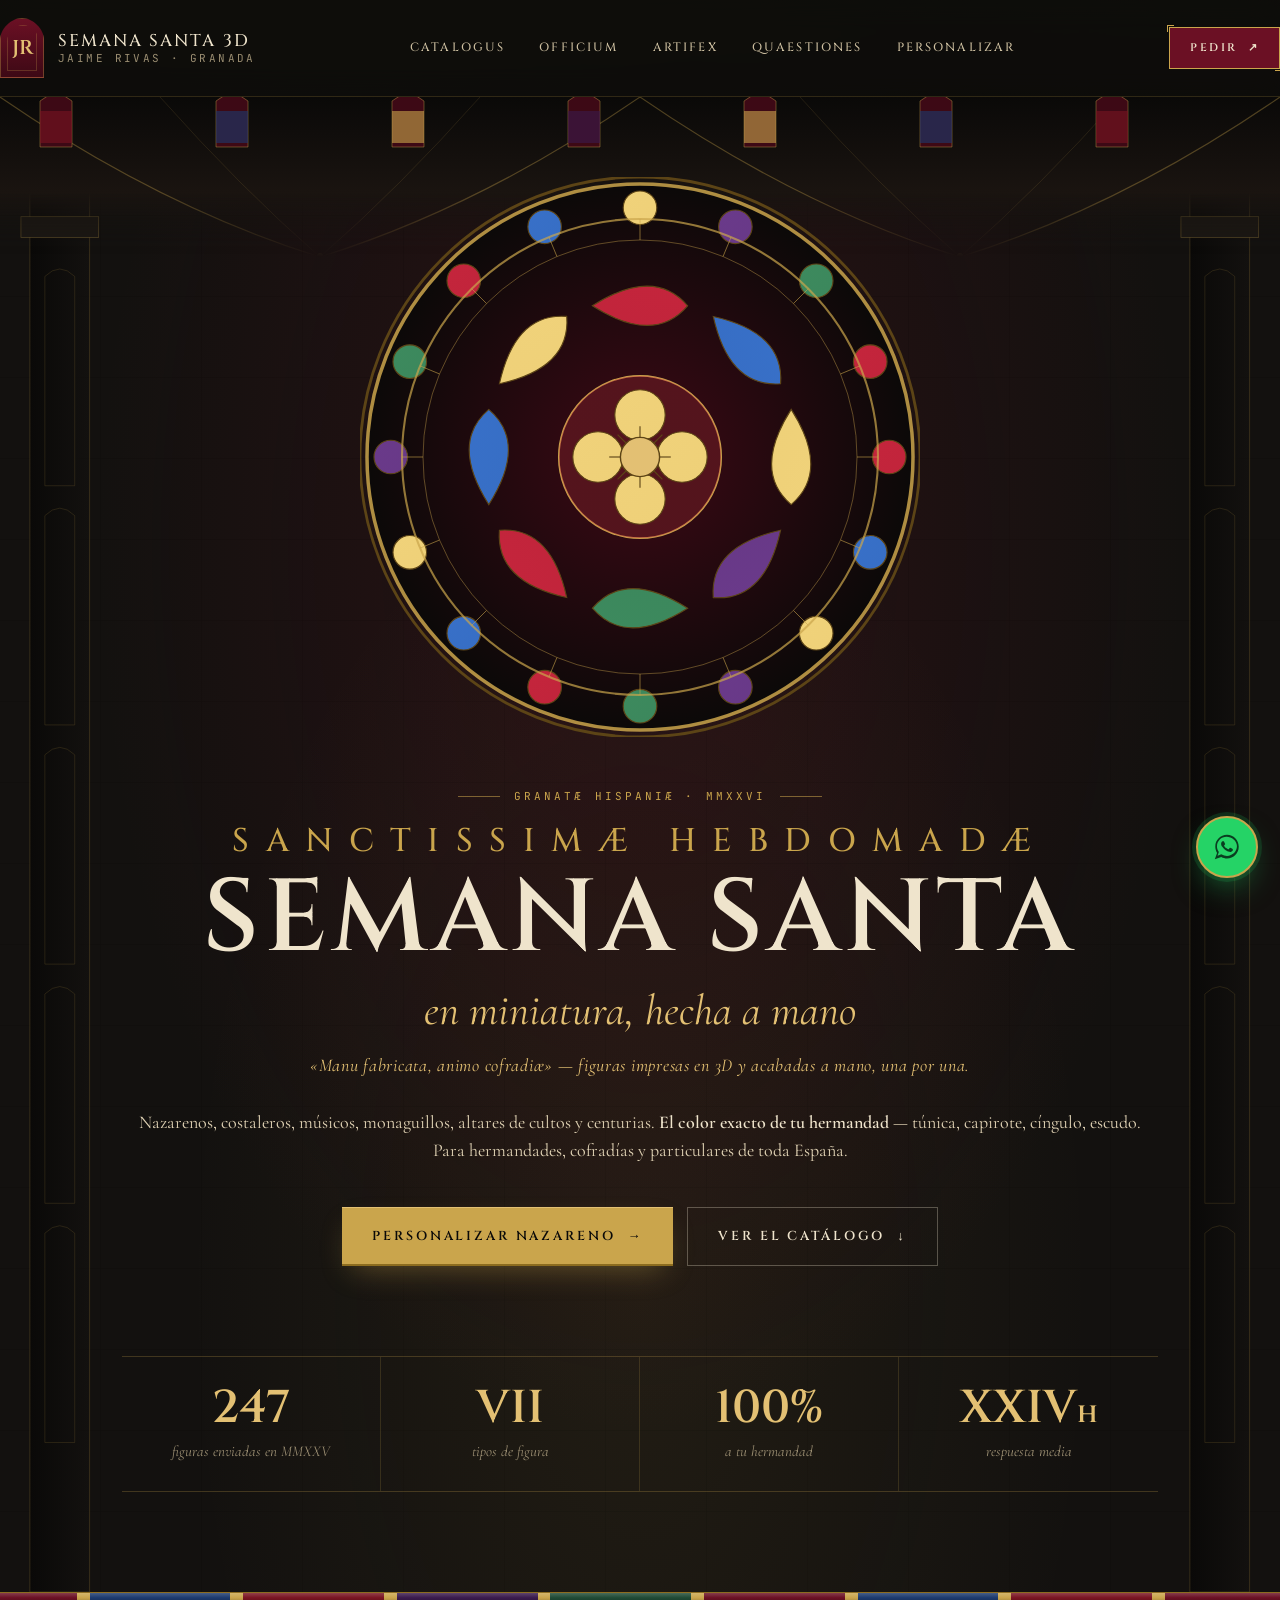
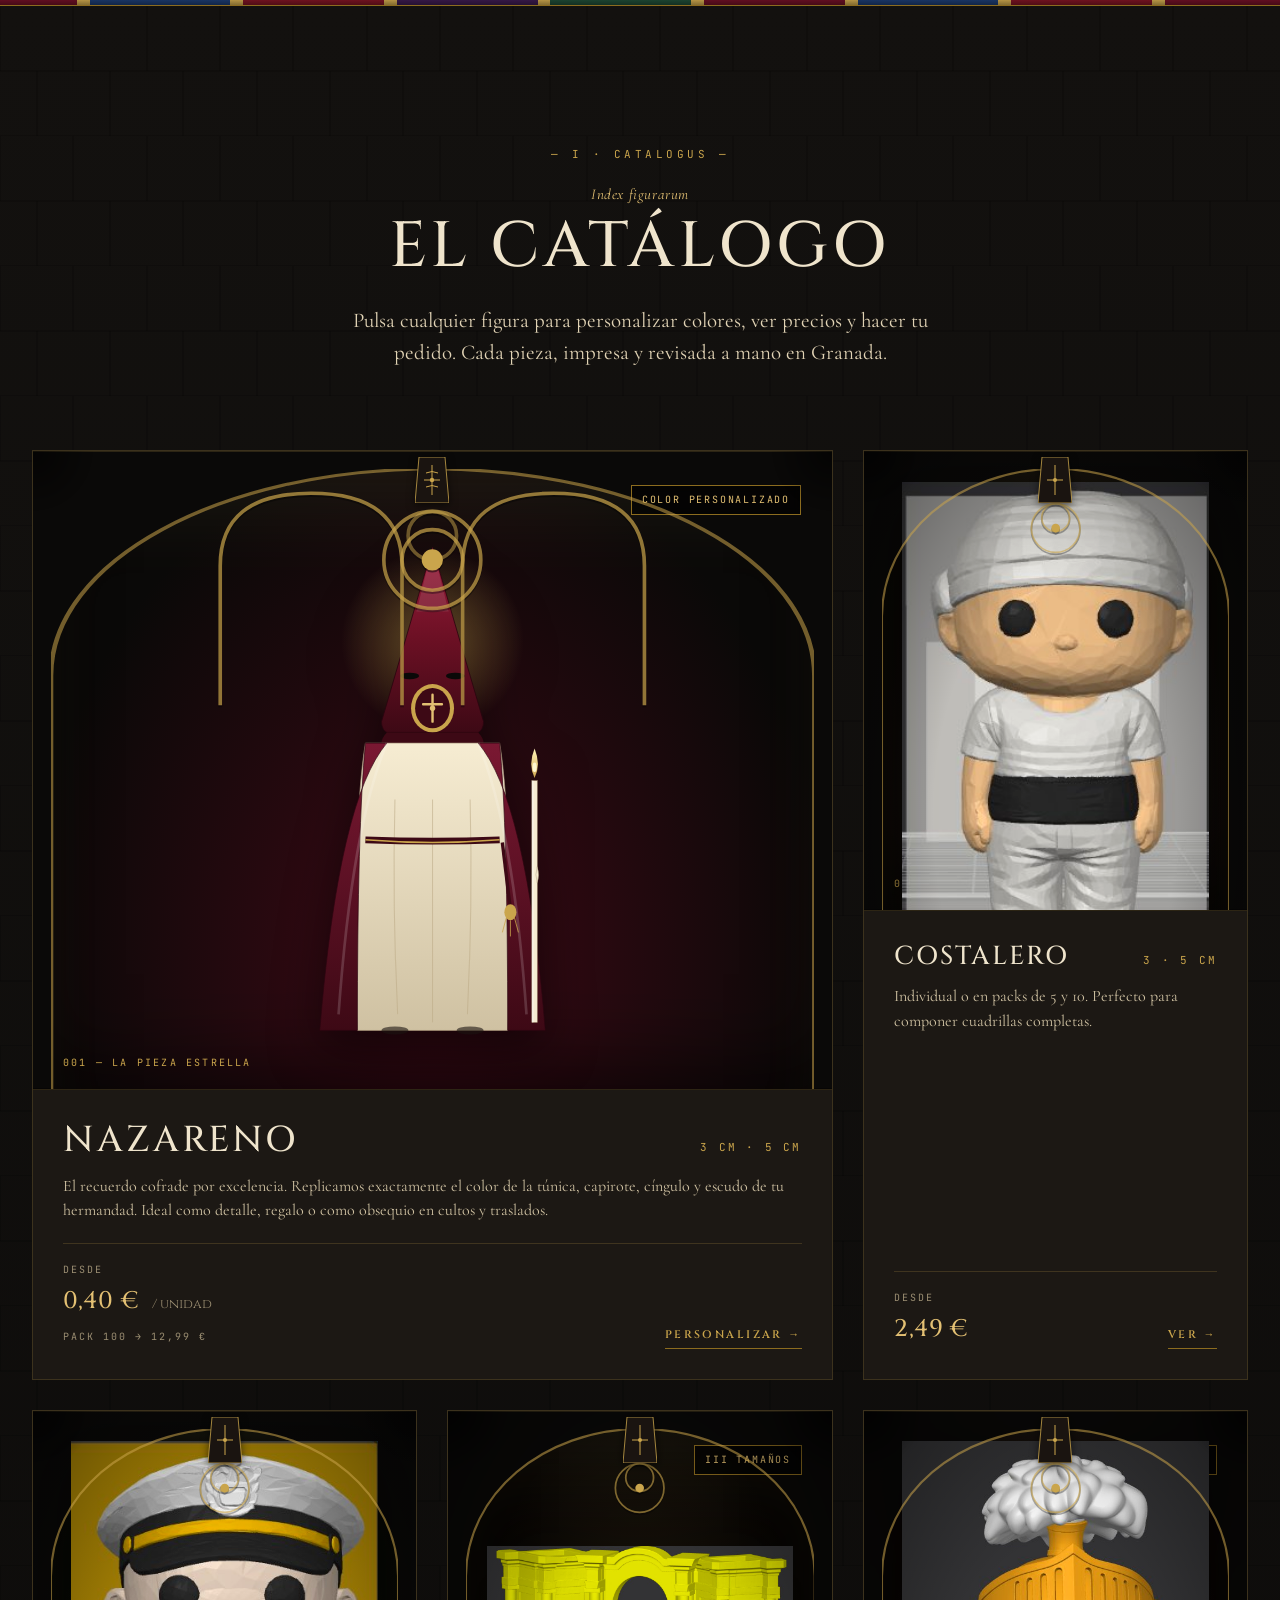
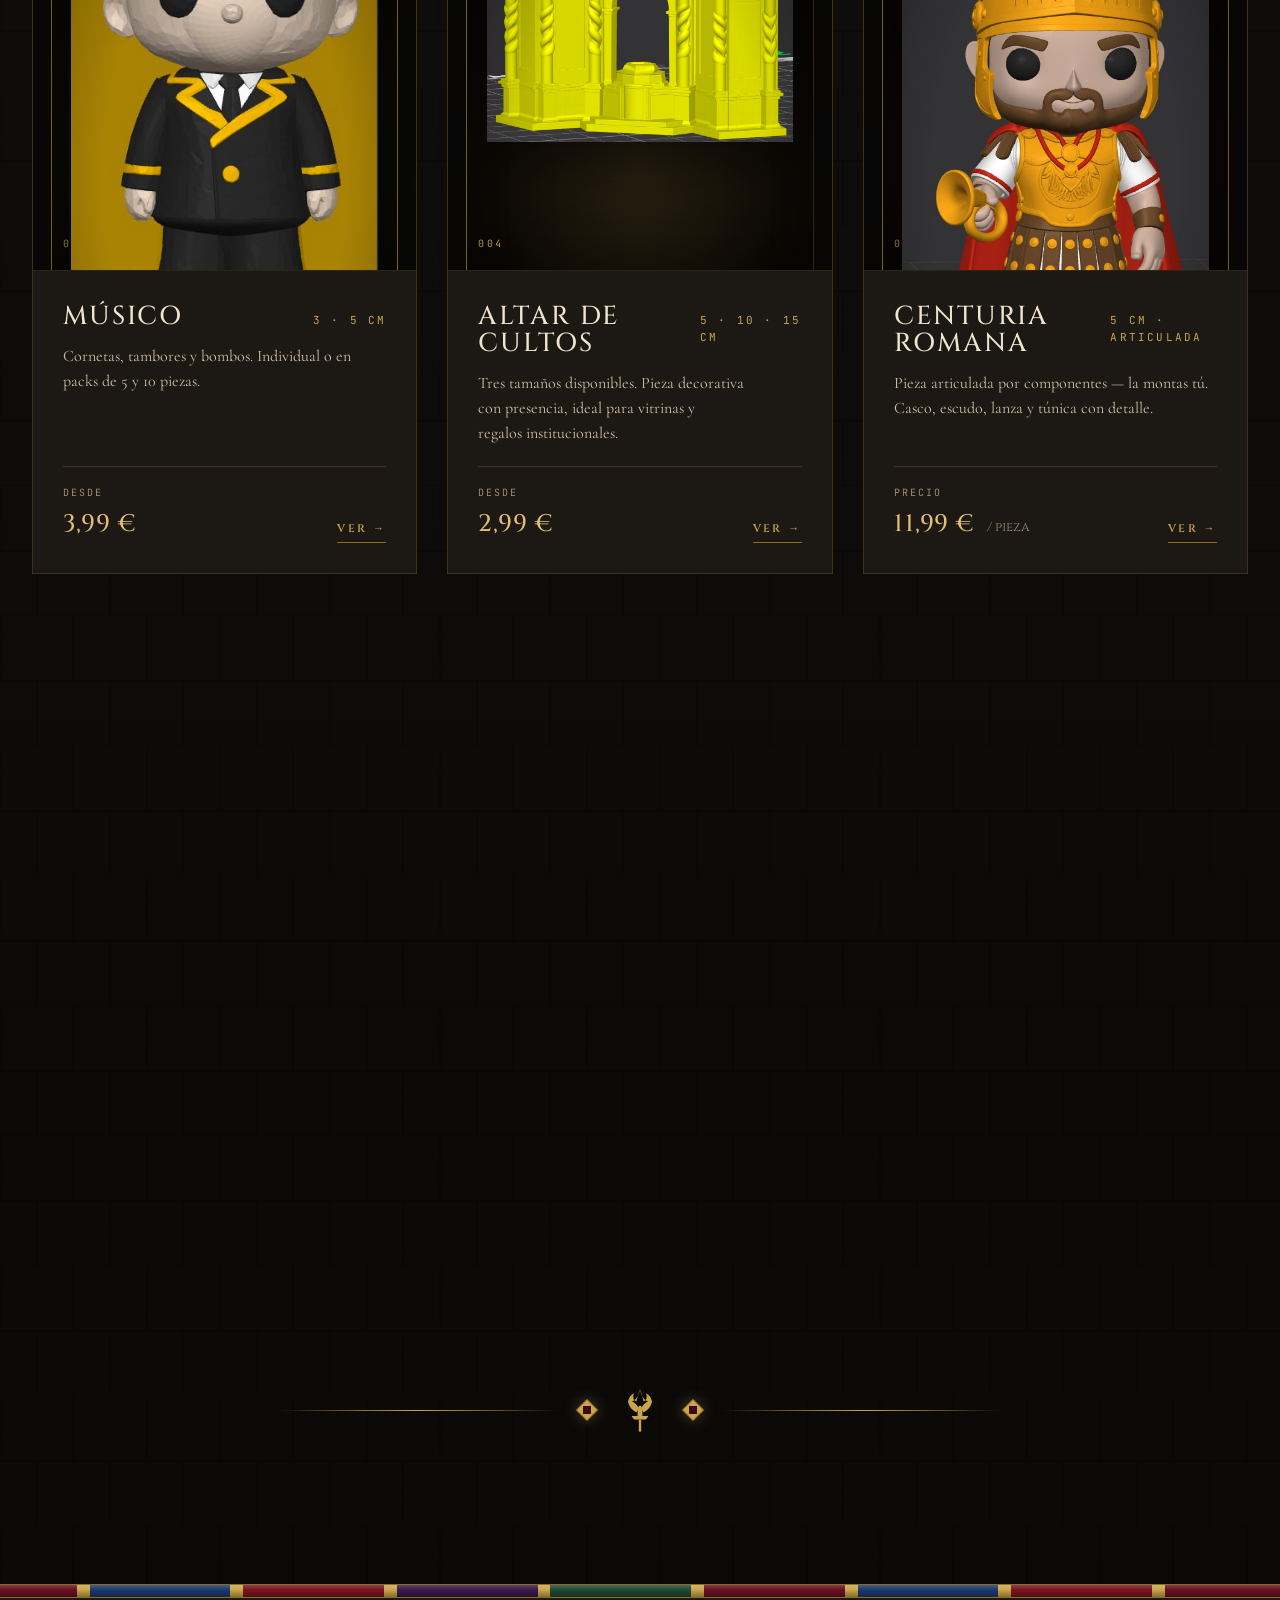
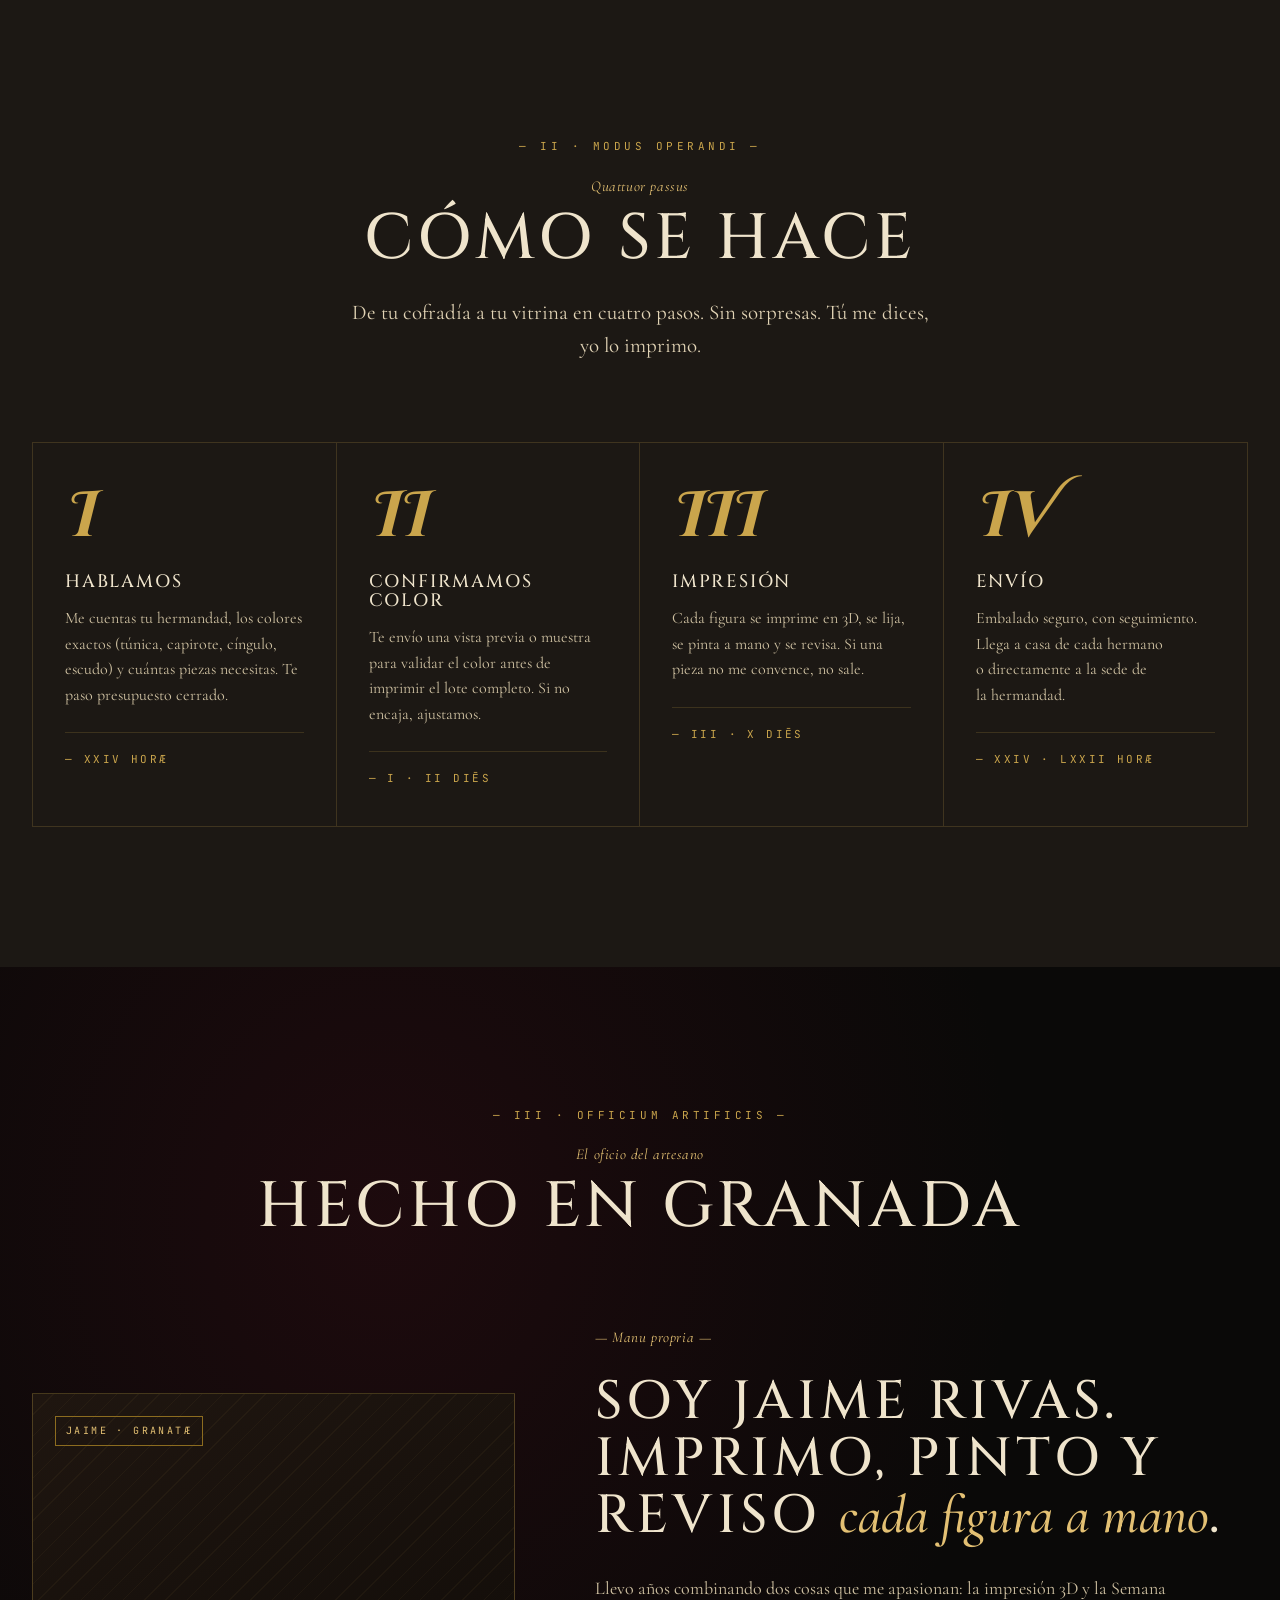
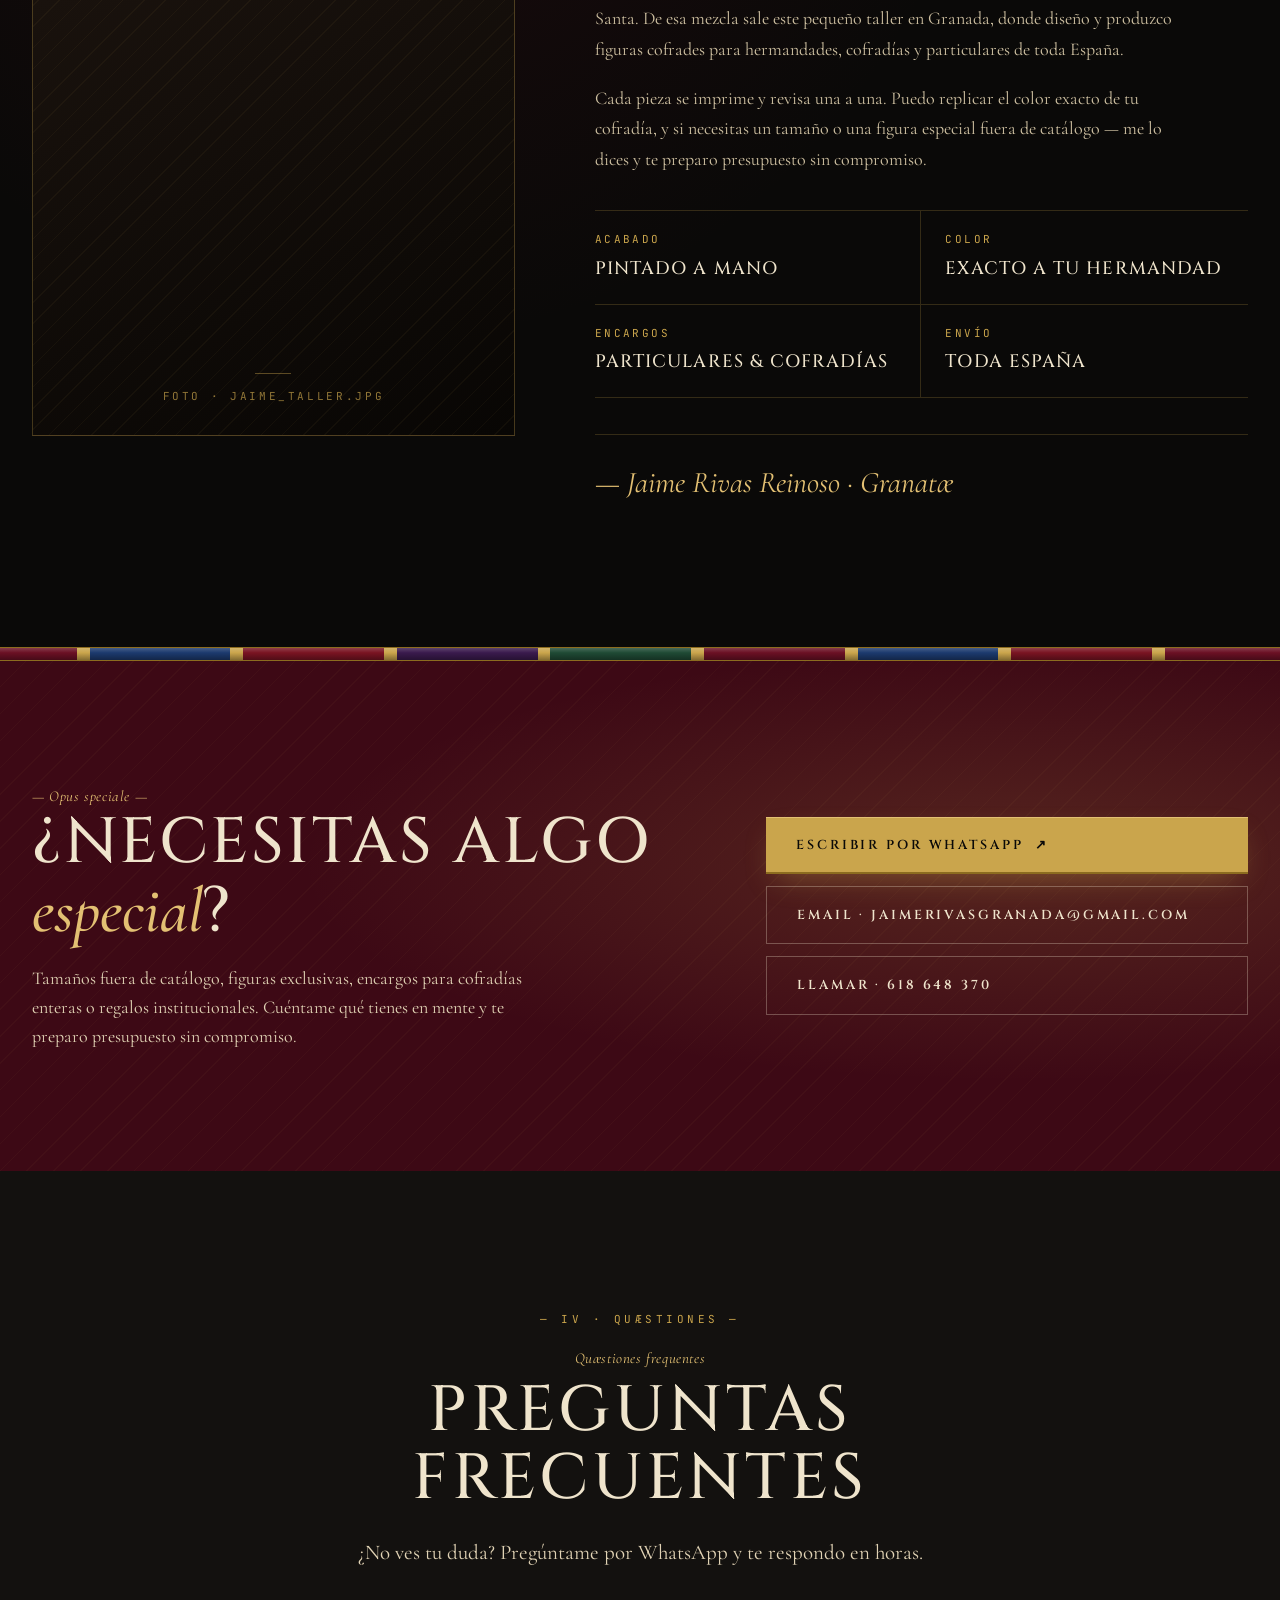
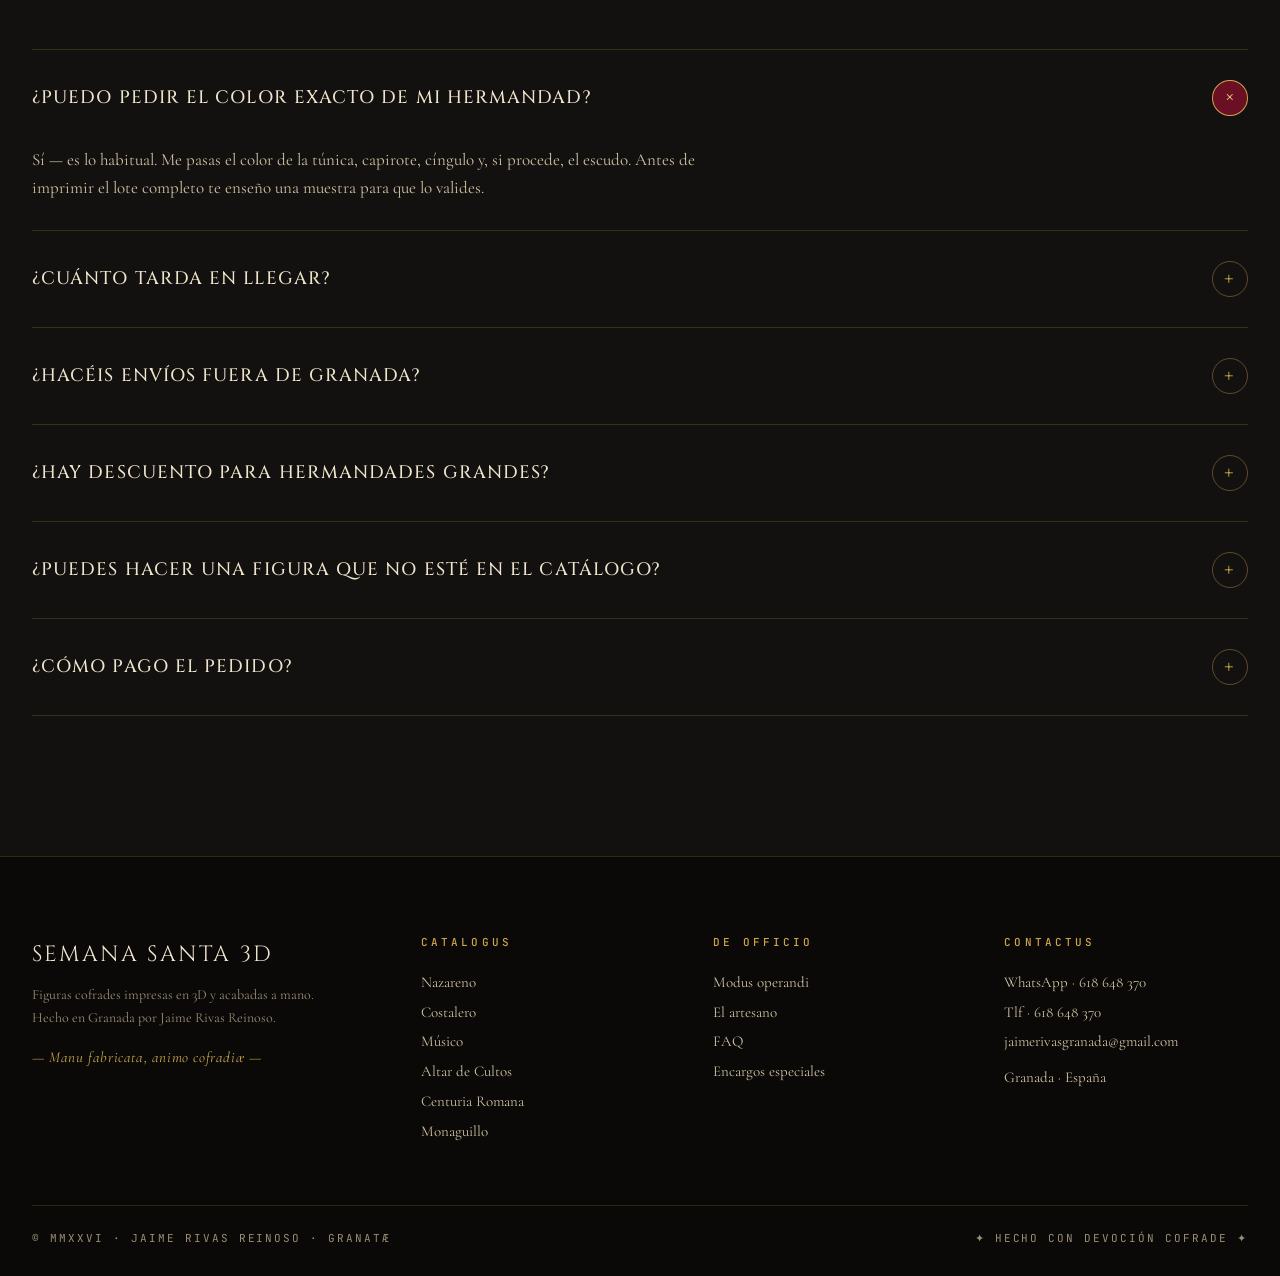
==== commit eb97474e: "Add files via upload" ====
--- a/index.html
+++ b/index.html
@@ -1,456 +1,1086 @@
-<!DOCTYPE html>
+<!doctype html>
 <html lang="es">
 <head>
-<meta charset="UTF-8">
-<meta name="viewport" content="width=device-width, initial-scale=1.0">
-<meta name="description" content="Semana Santa 3D · Figuras cofrades en impresión 3D. Nazarenos, costaleros, músicos, altares y más. Granada.">
+<meta charset="utf-8">
+<meta name="viewport" content="width=device-width,initial-scale=1">
 <title>Semana Santa 3D · Jaime Rivas · Granada</title>
-<link rel="icon" type="image/svg+xml" href="data:image/svg+xml,%3Csvg xmlns='http://www.w3.org/2000/svg' viewBox='0 0 32 32'%3E%3Crect width='32' height='32' rx='8' fill='%234b1020'/%3E%3Cpath d='M16 2 Q19 7 20 11 L19 27 L13 27 L12 11 Q13 7 16 2Z' fill='%23c9a54d'/%3E%3Cellipse cx='16' cy='13' rx='3' ry='2' fill='%234b1020'/%3E%3C/svg%3E">
+<meta name="description" content="Figuras de Semana Santa impresas en 3D y acabadas a mano en Granada. Nazarenos, costaleros, músicos, altares de cultos. Color personalizado para tu hermandad.">
 <link rel="preconnect" href="https://fonts.googleapis.com">
 <link rel="preconnect" href="https://fonts.gstatic.com" crossorigin>
-<link href="https://fonts.googleapis.com/css2?family=Cinzel:wght@400;600;700;900&family=EB+Garamond:ital,wght@0,400;0,500;0,600;1,400;1,600&display=swap" rel="stylesheet">
+<link href="https://fonts.googleapis.com/css2?family=Cinzel:wght@400;500;600;700&family=Cinzel+Decorative:wght@400;700&family=Cormorant+Garamond:ital,wght@0,400;0,500;0,600;1,400;1,500&family=EB+Garamond:ital@0;1&family=JetBrains+Mono:wght@400;500&display=swap" rel="stylesheet">
+<link rel="stylesheet" href="styles.css">
 <style>
-*,*::before,*::after{box-sizing:border-box;margin:0;padding:0;}
-html{scroll-behavior:smooth;}
-:root{
-  --vino:#4b1020;--vino2:#6b1a31;--oro:#c9a54d;--oroS:#ead8a3;
-  --crema:#faf4e8;--tinta:#171311;--grafito:#221c19;--gris:#6f645c;
-  --borde:rgba(75,16,32,.1);
-  --smd:0 14px 44px rgba(34,18,11,.12);--slg:0 24px 64px rgba(34,18,11,.2);
-  --r:26px;
-}
-body{font-family:'EB Garamond',Georgia,serif;color:var(--tinta);
-  background:radial-gradient(ellipse at 85% 8%,rgba(201,165,77,.12),transparent 32%),
-  radial-gradient(ellipse at 8% 65%,rgba(75,16,32,.08),transparent 28%),
-  linear-gradient(180deg,#fffefb 0%,#faf4e8 45%,#f0e6d8 100%);min-height:100vh;}
-.page{width:calc(100vw - 32px);max-width:1160px;margin:0 auto;padding-bottom:100px;}
-.nav{position:-webkit-sticky;position:sticky;top:14px;z-index:100;margin:16px 0 0;padding:14px 22px;
-  background:rgba(255,255,255,.88);-webkit-backdrop-filter:blur(18px);backdrop-filter:blur(18px);
-  border:1px solid var(--borde);border-radius:20px;box-shadow:var(--smd);
-  display:-webkit-flex;display:flex;-webkit-align-items:center;align-items:center;
-  -webkit-justify-content:space-between;justify-content:space-between;gap:16px;}
-.nav-brand{display:-webkit-flex;display:flex;-webkit-flex-direction:column;flex-direction:column;gap:2px;}
-.nav-ey{font-family:'Cinzel',serif;font-size:10px;letter-spacing:.3em;text-transform:uppercase;color:var(--vino);font-weight:600;}
-.nav-tit{font-family:'Cinzel',serif;font-size:20px;font-weight:700;color:var(--grafito);}
-.nav-links{display:-webkit-flex;display:flex;gap:8px;-webkit-flex-wrap:wrap;flex-wrap:wrap;-webkit-align-items:center;align-items:center;}
-.nav-a{font-family:'Cinzel',serif;font-size:12px;font-weight:600;letter-spacing:.06em;text-decoration:none;padding:9px 16px;border-radius:999px;border:1px solid var(--borde);color:var(--grafito);-webkit-transition:all .22s;transition:all .22s;}
-.nav-a:hover{background:var(--crema);}
-.nav-a.pri{background:var(--vino);color:#fff;border-color:transparent;}
-.hero{margin-top:20px;border-radius:36px;overflow:hidden;position:relative;
-  background:linear-gradient(135deg,#3a0c18 0%,#5a1423 28%,#2c1010 65%,#190c0a 100%);
-  padding:56px 56px 0;display:grid;grid-template-columns:1.1fr .9fr;gap:32px;-webkit-align-items:end;align-items:end;}
-.hero::before{content:'';position:absolute;inset:18px;border:1px solid rgba(201,165,77,.18);border-radius:24px;pointer-events:none;z-index:0;}
-.hero-copy{position:relative;z-index:2;padding-bottom:56px;}
-.hero-pill{display:-webkit-inline-flex;display:inline-flex;-webkit-align-items:center;align-items:center;gap:8px;padding:8px 16px;border-radius:999px;background:rgba(201,165,77,.13);border:1px solid rgba(201,165,77,.28);color:var(--oroS);font-family:'Cinzel',serif;font-size:10px;letter-spacing:.25em;text-transform:uppercase;margin-bottom:22px;}
-.hero-h1{font-family:'Cinzel',serif;font-size:clamp(34px,5.5vw,62px);font-weight:900;line-height:1.0;color:#fff;margin-bottom:16px;}
-.hero-h1 em{color:var(--oro);font-style:normal;display:block;}
-.hero-p{font-size:18px;line-height:1.7;color:rgba(255,245,220,.78);max-width:480px;margin-bottom:28px;}
-.hero-cta{display:-webkit-flex;display:flex;gap:12px;-webkit-flex-wrap:wrap;flex-wrap:wrap;}
-.btn{display:-webkit-inline-flex;display:inline-flex;-webkit-align-items:center;align-items:center;gap:8px;padding:14px 24px;border-radius:999px;border:none;font-family:'Cinzel',serif;font-size:13px;font-weight:700;letter-spacing:.07em;text-decoration:none;cursor:pointer;-webkit-transition:all .25s;transition:all .25s;}
-.btn-gold{background:var(--oro);color:#1a0c07;}
-.btn-gold:hover{background:#deba5e;-webkit-transform:translateY(-2px);transform:translateY(-2px);}
-.btn-ghost{background:rgba(255,255,255,.1);color:#fff;border:1px solid rgba(255,255,255,.2);}
-.btn-ghost:hover{background:rgba(255,255,255,.18);-webkit-transform:translateY(-2px);transform:translateY(-2px);}
-.hero-art{position:relative;z-index:2;display:-webkit-flex;display:flex;-webkit-align-items:flex-end;align-items:flex-end;-webkit-justify-content:center;justify-content:center;gap:12px;padding:0 8px;}
-.hnz{opacity:0;-webkit-transform:translateY(50px);transform:translateY(50px);-webkit-animation:nzRise .9s cubic-bezier(.22,1,.36,1) forwards;animation:nzRise .9s cubic-bezier(.22,1,.36,1) forwards;-webkit-filter:drop-shadow(0 18px 30px rgba(0,0,0,.45));filter:drop-shadow(0 18px 30px rgba(0,0,0,.45));}
-.hnz:nth-child(1){width:27%;-webkit-animation-delay:.28s;animation-delay:.28s;}
-.hnz:nth-child(2){width:37%;-webkit-animation-delay:.08s;animation-delay:.08s;}
-.hnz:nth-child(3){width:27%;-webkit-animation-delay:.44s;animation-delay:.44s;}
-@-webkit-keyframes nzRise{to{opacity:1;-webkit-transform:translateY(0);transform:translateY(0);}}
-@keyframes nzRise{to{opacity:1;transform:translateY(0);}}
-.stats{display:grid;grid-template-columns:repeat(4,1fr);gap:1px;background:var(--borde);border-radius:var(--r);overflow:hidden;margin:24px 0 0;box-shadow:var(--smd);}
-.stat{background:rgba(255,255,255,.92);padding:22px 16px;text-align:center;}
-.stat-num{font-family:'Cinzel',serif;font-size:28px;font-weight:900;color:var(--grafito);margin-bottom:4px;}
-.stat-lbl{font-size:12px;color:var(--gris);letter-spacing:.06em;text-transform:uppercase;}
-.section{margin-top:68px;}
-.sec-lbl{font-family:'Cinzel',serif;font-size:10px;letter-spacing:.32em;text-transform:uppercase;color:var(--vino);font-weight:700;margin-bottom:10px;display:-webkit-flex;display:flex;-webkit-align-items:center;align-items:center;gap:10px;}
-.sec-lbl::before{content:'';display:block;width:24px;height:1px;background:var(--oro);}
-.sec-h2{font-family:'Cinzel',serif;font-size:clamp(24px,4vw,42px);font-weight:700;line-height:1.08;color:var(--grafito);margin-bottom:12px;}
-.sec-p{font-size:17px;color:var(--gris);line-height:1.7;max-width:600px;}
-.cat-grid{display:grid;grid-template-columns:2fr 1fr 1fr;grid-template-rows:auto auto;gap:16px;margin-top:32px;}
-.cat-card{border-radius:24px;overflow:hidden;position:relative;background:linear-gradient(135deg,#3a0c18,#2e0f1c);border:1px solid rgba(201,165,77,.12);cursor:pointer;-webkit-transition:all .3s;transition:all .3s;text-decoration:none;color:inherit;display:-webkit-flex;display:flex;-webkit-flex-direction:column;flex-direction:column;-webkit-justify-content:flex-end;justify-content:flex-end;min-height:270px;padding:24px;}
-.cat-card:hover{-webkit-transform:translateY(-5px);transform:translateY(-5px);box-shadow:0 20px 50px rgba(34,18,11,.28);border-color:rgba(201,165,77,.28);}
-.cat-card.featured{min-height:320px;}
-.cat-card::before{content:'';position:absolute;inset:0;background:linear-gradient(0deg,rgba(0,0,0,.72) 0%,rgba(0,0,0,.08) 55%,transparent 100%);}
-.cat-art{position:absolute;inset:0;display:-webkit-flex;display:flex;-webkit-align-items:center;align-items:center;-webkit-justify-content:center;justify-content:center;overflow:hidden;padding:16px;}
-.cat-art img{width:60%;height:80%;object-fit:contain;opacity:.85;-webkit-filter:drop-shadow(0 10px 20px rgba(0,0,0,.55));filter:drop-shadow(0 10px 20px rgba(0,0,0,.55));-webkit-transition:-webkit-transform .3s;transition:transform .3s;}
-.cat-card:hover .cat-art img{-webkit-transform:scale(1.07) translateY(-5px);transform:scale(1.07) translateY(-5px);}
-.cat-info{position:relative;z-index:2;}
-.cat-pill{display:-webkit-inline-flex;display:inline-flex;-webkit-align-items:center;align-items:center;padding:4px 10px;border-radius:999px;background:rgba(201,165,77,.18);border:1px solid rgba(201,165,77,.3);color:var(--oroS);font-family:'Cinzel',serif;font-size:9px;letter-spacing:.14em;text-transform:uppercase;margin-bottom:8px;}
-.cat-name{font-family:'Cinzel',serif;font-size:22px;font-weight:700;color:#fff;margin-bottom:5px;line-height:1.1;}
-.cat-card.featured .cat-name{font-size:30px;}
-.cat-desc{font-size:14px;color:rgba(255,245,220,.65);line-height:1.5;margin-bottom:12px;}
-.cat-price{font-family:'Cinzel',serif;font-size:13px;color:var(--oro);font-weight:700;letter-spacing:.04em;margin-bottom:10px;}
-.cat-btn{display:-webkit-inline-flex;display:inline-flex;-webkit-align-items:center;align-items:center;gap:5px;padding:8px 16px;border-radius:999px;background:rgba(201,165,77,.15);border:1px solid rgba(201,165,77,.28);color:var(--oroS);font-family:'Cinzel',serif;font-size:10px;font-weight:700;letter-spacing:.08em;text-transform:uppercase;-webkit-transition:all .22s;transition:all .22s;}
-.cat-card:hover .cat-btn{background:var(--oro);color:#1a0c07;border-color:transparent;}
-.cat-nazareno{background:linear-gradient(135deg,#3a0c18 0%,#5a1423 35%,#2c1010 100%);}
-.cat-costalero{background:linear-gradient(135deg,#0c1e1a,#0d2f24,#091b10);}
-.cat-musico{background:linear-gradient(135deg,#14100a,#221805,#181006);}
-.cat-altar{background:linear-gradient(135deg,#101418,#14202c,#0c1018);}
-.cat-centuria{background:linear-gradient(135deg,#1a1008,#2e2010,#140c04);}
-.cat-monaguillo{background:linear-gradient(135deg,#0e1820,#0a1828,#0c1016);}
-.cta-strip{margin-top:44px;border-radius:22px;background:linear-gradient(135deg,var(--vino),var(--vino2));padding:36px 40px;display:-webkit-flex;display:flex;-webkit-align-items:center;align-items:center;-webkit-justify-content:space-between;justify-content:space-between;gap:24px;box-shadow:var(--smd);}
-.cta-text h3{font-family:'Cinzel',serif;font-size:24px;font-weight:700;color:#fff;margin-bottom:6px;}
-.cta-text p{font-size:15px;color:rgba(255,245,220,.75);line-height:1.6;}
-.btn-wa-strip{display:-webkit-flex;display:flex;-webkit-align-items:center;align-items:center;gap:10px;padding:15px 26px;border-radius:999px;background:#25D366;color:#fff;text-decoration:none;font-family:'Cinzel',serif;font-size:13px;font-weight:700;letter-spacing:.06em;-webkit-transition:all .26s;transition:all .26s;white-space:nowrap;-webkit-flex-shrink:0;flex-shrink:0;}
-.btn-wa-strip:hover{background:#1cb957;-webkit-transform:translateY(-2px);transform:translateY(-2px);}
-.sobre-grid{display:grid;grid-template-columns:1fr 1fr;gap:36px;margin-top:32px;-webkit-align-items:center;align-items:center;}
-.sobre-copy h3{font-family:'Cinzel',serif;font-size:30px;font-weight:700;color:var(--grafito);margin-bottom:12px;}
-.sobre-copy p{font-size:16px;color:var(--gris);line-height:1.75;margin-bottom:14px;}
-.tags{display:-webkit-flex;display:flex;-webkit-flex-wrap:wrap;flex-wrap:wrap;gap:8px;}
-.tag{padding:7px 14px;border-radius:999px;background:rgba(75,16,32,.08);border:1px solid rgba(75,16,32,.12);font-family:'Cinzel',serif;font-size:11px;font-weight:600;color:var(--vino);letter-spacing:.05em;}
-.sobre-art{border-radius:22px;overflow:hidden;background:linear-gradient(135deg,#2e0f1c,#3a0c18);min-height:260px;display:-webkit-flex;display:flex;-webkit-align-items:flex-end;align-items:flex-end;-webkit-justify-content:center;justify-content:center;}
-.sobre-nz{display:-webkit-flex;display:flex;-webkit-align-items:flex-end;align-items:flex-end;-webkit-justify-content:center;justify-content:center;gap:8px;padding:0 16px;}
-footer{margin-top:80px;padding:32px 0 48px;border-top:1px solid rgba(75,16,32,.08);text-align:center;}
-.foot-brand{font-family:'Cinzel',serif;font-size:18px;color:var(--grafito);margin-bottom:7px;}
-.foot-sub{font-size:14px;color:var(--gris);line-height:1.8;}
-.foot-sub a{color:var(--gris);text-decoration:none;}
-.foot-sub a:hover{color:var(--vino);}
-.wa-float{position:fixed;bottom:24px;right:24px;z-index:200;width:58px;height:58px;border-radius:50%;background:#25D366;color:#fff;border:none;cursor:pointer;display:-webkit-flex;display:flex;-webkit-align-items:center;align-items:center;-webkit-justify-content:center;justify-content:center;box-shadow:0 6px 24px rgba(37,211,102,.45);-webkit-transition:all .25s;transition:all .25s;text-decoration:none;}
-.wa-float:hover{-webkit-transform:scale(1.1) translateY(-3px);transform:scale(1.1) translateY(-3px);}
-.wa-pulse{position:absolute;inset:-6px;border-radius:50%;background:rgba(37,211,102,.25);-webkit-animation:pulse 2s ease-in-out infinite;animation:pulse 2s ease-in-out infinite;}
-@-webkit-keyframes pulse{0%,100%{-webkit-transform:scale(1);transform:scale(1);opacity:.6;}50%{-webkit-transform:scale(1.18);transform:scale(1.18);opacity:0;}}
-@keyframes pulse{0%,100%{transform:scale(1);opacity:.6;}50%{transform:scale(1.18);opacity:0;}}
-.wr{opacity:0;-webkit-transform:translateY(28px);transform:translateY(28px);-webkit-transition:opacity .7s ease,-webkit-transform .7s cubic-bezier(.22,1,.36,1);transition:opacity .7s ease,transform .7s cubic-bezier(.22,1,.36,1);}
-.wr.show{opacity:1;-webkit-transform:translateY(0);transform:translateY(0);}
-@media(max-width:960px){
-  .hero{grid-template-columns:1fr;padding:36px 28px 0;gap:20px;}
-  .hero-copy{padding-bottom:32px;}
-  .hero-art{max-width:340px;margin:0 auto;}
-  .cat-grid{grid-template-columns:1fr 1fr;}
-  .cat-card.featured{grid-column:1/-1;}
-  .stats{grid-template-columns:repeat(2,1fr);}
-  .sobre-grid{grid-template-columns:1fr;}
-  .cta-strip{-webkit-flex-direction:column;flex-direction:column;text-align:center;}
-}
-@media(max-width:640px){
-  .page{width:calc(100vw - 16px);}
-  .nav{-webkit-flex-wrap:wrap;flex-wrap:wrap;border-radius:16px;position:static;margin-top:10px;padding:12px 16px;gap:10px;}
-  .nav-brand{width:100%;}
-  .nav-links{width:100%;display:grid;grid-template-columns:1fr 1fr 1fr;gap:6px;}
-  .nav-a{text-align:center;padding:8px 6px;font-size:10px;}
-  .hero{padding:20px 14px 0;border-radius:20px;gap:14px;}
-  .hero-h1{font-size:26px;margin-bottom:10px;}
-  .hero-p{font-size:14px;margin-bottom:16px;}
-  .btn{padding:11px 16px;font-size:11px;}
-  .stats{grid-template-columns:repeat(2,1fr);}
-  .stat-num{font-size:22px;}
-  .section{margin-top:44px;}
-  .sec-h2{font-size:22px;}
-  .cat-grid{grid-template-columns:1fr;}
-  .cat-card.featured{grid-column:auto;}
-  .cat-card{min-height:220px;padding:18px;}
-  .cat-card.featured{min-height:260px;}
-  .cat-name{font-size:18px;}
-  .cat-card.featured .cat-name{font-size:24px;}
-  .cta-strip{padding:24px 18px;border-radius:18px;}
-  .cta-text h3{font-size:20px;}
-  .sobre-art{min-height:200px;}
-}
-@media(max-width:380px){
-  .nav-links{grid-template-columns:1fr 1fr;}
-  .nav-a.pri{grid-column:1/-1;}
-}
+  /* ==== HERO (page-specific) ==== */
+  .hero{
+    position:relative;
+    min-height:100vh;
+    padding:80px 0 100px;
+    display:flex;align-items:center;
+    overflow:hidden;
+    background:
+      radial-gradient(ellipse at 50% 30%, rgba(107,16,36,0.25), transparent 60%),
+      radial-gradient(ellipse at 50% 80%, rgba(202,165,76,0.08), transparent 50%),
+      var(--stone-1);
+  }
+  /* dark stone wall texture lines, like vaulting */
+  .hero::before{
+    content:"";position:absolute;inset:0;pointer-events:none;
+    background-image:
+      repeating-linear-gradient(0deg, transparent 0 80px, rgba(0,0,0,0.18) 80px 81px),
+      repeating-linear-gradient(90deg, transparent 0 100px, rgba(0,0,0,0.18) 100px 101px);
+    opacity:.4;
+  }
+  /* arched columns left/right */
+  .hero-columns{position:absolute;inset:0;pointer-events:none;z-index:2;display:flex;justify-content:space-between}
+  .hero-columns svg{height:100%;width:auto;opacity:.9}
+  @media (max-width:980px){.hero-columns{display:none}}
+
+  .hero-inner{
+    position:relative;z-index:5;
+    max-width:1100px;margin:0 auto;
+    text-align:center;padding:0 var(--gutter);
+  }
+  .hero-rose{
+    width:min(560px,82vw);height:min(560px,82vw);
+    margin:0 auto 40px;position:relative;
+  }
+  .hero-rose svg{width:100%;height:100%;display:block}
+  .hero h1{margin:18px 0 10px}
+  .hero h1 .small{display:block;font-family:"Cinzel",serif;font-size:0.32em;letter-spacing:0.5em;color:var(--gold);margin-bottom:8px;font-weight:500}
+  .hero h1 .big{display:block}
+  .hero h1 .script-line{display:block;font-family:"Cormorant Garamond",serif;font-style:italic;font-weight:400;text-transform:none;letter-spacing:0;font-size:0.42em;color:var(--gold-bright);margin-top:14px}
+  .hero-latin{
+    margin:18px auto 0;max-width:680px;
+    font-family:"Cormorant Garamond",serif;font-style:italic;
+    font-size:18px;color:var(--gold-bright);
+    letter-spacing:0.04em;
+  }
+  .hero-lede{margin:28px auto 0;color:var(--parchment-2)}
+  .hero-cta{margin-top:42px;display:flex;gap:14px;justify-content:center;flex-wrap:wrap}
+  .hero-stats{
+    margin-top:90px;
+    display:grid;grid-template-columns:repeat(4,1fr);
+    border-top:1px solid rgba(202,165,76,0.25);
+    border-bottom:1px solid rgba(202,165,76,0.25);
+  }
+  .hero-stats > div{
+    padding:28px 18px;text-align:center;
+    border-right:1px solid rgba(202,165,76,0.18);
+  }
+  .hero-stats > div:last-child{border-right:none}
+  .hero-stats .num{font-family:"Cinzel",serif;font-weight:600;font-size:46px;color:var(--gold-bright);line-height:1}
+  .hero-stats .lbl{font-family:"Cormorant Garamond",serif;font-style:italic;color:var(--parchment-mute);font-size:15px;margin-top:8px}
+  @media (max-width:760px){
+    .hero-stats{grid-template-columns:repeat(2,1fr)}
+    .hero-stats > div:nth-child(2){border-right:none}
+    .hero-stats > div:nth-child(-n+2){border-bottom:1px solid rgba(202,165,76,0.18)}
+  }
+
+  /* ==== CATALOG ==== */
+  .catalog{background:linear-gradient(180deg, var(--stone-1) 0%, var(--stone-0) 100%);}
+  .cat-grid{
+    display:grid;grid-template-columns:repeat(12,1fr);gap:30px;
+  }
+  .cat-card{
+    grid-column:span 4;
+    text-decoration:none;color:var(--parchment);
+    background:var(--stone-2);
+    border:1px solid rgba(202,165,76,0.18);
+    position:relative;
+    display:flex;flex-direction:column;
+    transition:transform .35s ease, border-color .3s ease, box-shadow .35s ease;
+  }
+  .cat-card:hover{transform:translateY(-6px);border-color:var(--gold);box-shadow:0 28px 60px -28px rgba(202,165,76,0.35)}
+  .cat-card.feat{grid-column:span 8}
+  @media (max-width:980px){
+    .cat-card,.cat-card.feat{grid-column:span 12}
+  }
+  @media (min-width:981px) and (max-width:1180px){
+    .cat-card{grid-column:span 6}
+    .cat-card.feat{grid-column:span 12}
+  }
+
+  /* niche / pointed-arch image area */
+  .cat-niche{
+    position:relative;aspect-ratio:5/6;
+    background:var(--stone-0);
+    overflow:hidden;
+    border-bottom:1px solid rgba(202,165,76,0.18);
+  }
+  .cat-card.feat .cat-niche{aspect-ratio:5/4}
+  .niche-arch{
+    position:absolute;inset:18px 18px 0 18px;
+    background:linear-gradient(180deg, var(--burgundy-deep), #0a0508 80%);
+    -webkit-clip-path:path("M 0 100% L 0 38% C 0 17% 22% 0 50% 0 C 78% 0 100% 17% 100% 38% L 100% 100% Z");
+    clip-path:path("M 0 100% L 0 38% C 0 17% 22% 0 50% 0 C 78% 0 100% 17% 100% 38% L 100% 100% Z");
+    /* clip-path with percentages don't widely work — use inline SVG mask instead */
+  }
+  /* Use SVG-based pointed arch via mask: */
+  .niche-arch-svg{
+    position:absolute;inset:18px 18px 0 18px;
+    overflow:hidden;
+    background:radial-gradient(ellipse at 50% 80%, var(--burgundy-deep) 0%, var(--stone-0) 75%);
+    -webkit-mask:url("data:image/svg+xml;utf8,<svg xmlns='http://www.w3.org/2000/svg' viewBox='0 0 100 120' preserveAspectRatio='none'><path d='M0 120 L0 40 C0 18 22 0 50 0 C78 0 100 18 100 40 L100 120 Z' fill='black'/></svg>") no-repeat;
+    -webkit-mask-size:100% 100%;
+    mask:url("data:image/svg+xml;utf8,<svg xmlns='http://www.w3.org/2000/svg' viewBox='0 0 100 120' preserveAspectRatio='none'><path d='M0 120 L0 40 C0 18 22 0 50 0 C78 0 100 18 100 40 L100 120 Z' fill='black'/></svg>") no-repeat;
+    mask-size:100% 100%;
+  }
+  /* gold tracery border on top of niche */
+  .niche-trace{
+    position:absolute;inset:18px 18px 0 18px;pointer-events:none;
+  }
+  .niche-trace svg{width:100%;height:100%;display:block}
+
+  .niche-figure{
+    position:absolute;inset:0;display:grid;place-items:center;padding:20% 20% 12%;
+  }
+  .niche-figure svg{width:100%;height:100%;filter:drop-shadow(0 18px 24px rgba(0,0,0,0.55))}
+  .niche-tag{
+    position:absolute;left:30px;bottom:18px;
+    font-family:"JetBrains Mono",monospace;font-size:10px;letter-spacing:0.22em;text-transform:uppercase;
+    color:var(--gold);
+  }
+  .niche-pill{
+    position:absolute;right:30px;top:34px;
+    background:rgba(0,0,0,0.6);color:var(--gold-bright);
+    border:1px solid var(--gold-deep);
+    font-family:"JetBrains Mono",monospace;
+    font-size:10px;letter-spacing:0.18em;text-transform:uppercase;
+    padding:6px 10px;
+    backdrop-filter:blur(4px);
+  }
+
+  .cat-body{
+    padding:32px 30px 30px;
+    display:flex;flex-direction:column;gap:14px;flex:1;
+  }
+  .cat-meta{display:flex;justify-content:space-between;align-items:baseline;gap:12px}
+  .cat-name{
+    font-family:"Cinzel",serif;font-weight:500;
+    font-size:26px;letter-spacing:0.08em;text-transform:uppercase;
+    margin:0;color:var(--parchment);
+  }
+  .cat-card.feat .cat-name{font-size:36px}
+  .cat-tag{font-size:11px;color:var(--gold);font-family:"JetBrains Mono",monospace;letter-spacing:0.2em;text-transform:uppercase}
+  .cat-desc{font-size:16px;color:var(--parchment-soft);line-height:1.55;margin:0;flex:1;font-family:"Cormorant Garamond",serif}
+  .cat-foot{
+    display:flex;justify-content:space-between;align-items:flex-end;gap:18px;
+    padding-top:18px;
+    border-top:1px solid rgba(202,165,76,0.2);
+    margin-top:6px;
+  }
+  .cat-price .from{font-size:10px;letter-spacing:0.2em;text-transform:uppercase;color:var(--parchment-mute);font-family:"JetBrains Mono",monospace;display:block;margin-bottom:4px}
+  .cat-price .v{font-family:"Cinzel",serif;font-size:24px;font-weight:500;color:var(--gold-bright);letter-spacing:0.04em}
+  .cat-price .v small{font-size:13px;color:var(--parchment-mute);font-weight:400;letter-spacing:0;margin-left:6px}
+  .cat-link{
+    font-family:"Cinzel",serif;font-size:11px;font-weight:600;letter-spacing:0.22em;text-transform:uppercase;
+    color:var(--gold);display:inline-flex;align-items:center;gap:8px;
+    border-bottom:1px solid var(--gold-deep);padding-bottom:4px;
+  }
+
+  /* ==== PROCESS ==== */
+  .process{background:var(--stone-2);position:relative}
+  .proc-grid{
+    display:grid;grid-template-columns:repeat(4,1fr);gap:0;
+    border:1px solid rgba(202,165,76,0.2);
+  }
+  @media (max-width:980px){.proc-grid{grid-template-columns:repeat(2,1fr)}}
+  @media (max-width:540px){.proc-grid{grid-template-columns:1fr}}
+  .proc-card{
+    padding:42px 32px 38px;
+    border-right:1px solid rgba(202,165,76,0.2);
+    position:relative;
+    background:var(--stone-2);
+    transition:background .3s ease;
+  }
+  .proc-card:last-child{border-right:none}
+  @media (max-width:980px){
+    .proc-card{border-right:1px solid rgba(202,165,76,0.2);border-bottom:1px solid rgba(202,165,76,0.2)}
+    .proc-card:nth-child(2n){border-right:none}
+    .proc-card:nth-last-child(-n+2){border-bottom:none}
+  }
+  @media (max-width:540px){
+    .proc-card{border-right:none}
+    .proc-card{border-bottom:1px solid rgba(202,165,76,0.2)}
+    .proc-card:last-child{border-bottom:none}
+  }
+  .proc-card:hover{background:rgba(107,16,36,0.18)}
+  .proc-num{
+    font-family:"Cinzel Decorative",serif;
+    font-style:italic;font-weight:700;
+    font-size:64px;color:var(--gold);
+    line-height:1;margin-bottom:24px;
+    letter-spacing:0;
+  }
+  .proc-title{
+    font-family:"Cinzel",serif;font-weight:500;
+    font-size:18px;letter-spacing:0.1em;text-transform:uppercase;
+    color:var(--parchment);margin:0 0 14px;
+  }
+  .proc-text{font-size:16px;color:var(--parchment-soft);line-height:1.6;margin:0;font-family:"Cormorant Garamond",serif}
+  .proc-time{
+    margin-top:24px;padding-top:18px;
+    border-top:1px solid rgba(202,165,76,0.18);
+    font-family:"JetBrains Mono",monospace;
+    font-size:11px;letter-spacing:0.22em;text-transform:uppercase;
+    color:var(--gold);
+  }
+
+  /* ==== ARTISAN ==== */
+  .artisan{
+    background:var(--stone-0);
+    background-image:radial-gradient(ellipse at 30% 20%, rgba(107,16,36,0.2), transparent 50%);
+  }
+  .artisan-grid{display:grid;grid-template-columns:0.85fr 1.15fr;gap:80px;align-items:center}
+  @media (max-width:980px){.artisan-grid{grid-template-columns:1fr;gap:50px}}
+  .artisan-portrait{
+    aspect-ratio:3/4;position:relative;
+    background:linear-gradient(160deg,#1f1610,#080604);
+    border:1px solid rgba(202,165,76,0.3);
+  }
+  .artisan-portrait::before{
+    content:"";position:absolute;inset:0;
+    background:repeating-linear-gradient(135deg, transparent 0 14px, rgba(202,165,76,0.05) 14px 15px);
+  }
+  .artisan-portrait .ph{
+    position:absolute;left:0;right:0;bottom:30px;text-align:center;
+    font-family:"JetBrains Mono",monospace;font-size:11px;letter-spacing:0.24em;text-transform:uppercase;
+    color:var(--gold);opacity:.7;
+  }
+  .artisan-portrait .ph::before{content:"";display:block;width:36px;height:1px;background:var(--gold);margin:0 auto 14px;opacity:.6}
+  .artisan-portrait .badge{
+    position:absolute;top:22px;left:22px;
+    font-family:"JetBrains Mono",monospace;font-size:10px;letter-spacing:0.24em;text-transform:uppercase;
+    color:var(--gold-bright);border:1px solid var(--gold-deep);padding:6px 10px;
+  }
+  .artisan-text h3{
+    font-size:clamp(32px,4.2vw,56px);
+    margin:24px 0 28px;
+  }
+  .artisan-text h3 em{font-style:italic;color:var(--gold-bright);text-transform:none;font-family:"Cormorant Garamond",serif;font-weight:500;letter-spacing:0}
+  .artisan-text p{font-size:18px;color:var(--parchment-soft);line-height:1.7;max-width:580px;font-family:"Cormorant Garamond",serif}
+  .artisan-feats{
+    margin-top:36px;display:grid;grid-template-columns:repeat(2,1fr);
+    border-top:1px solid rgba(202,165,76,0.22);
+  }
+  .artisan-feats > div{padding:20px 24px 20px 0;border-bottom:1px solid rgba(202,165,76,0.22)}
+  .artisan-feats > div:nth-child(odd){border-right:1px solid rgba(202,165,76,0.22)}
+  .artisan-feats > div:nth-child(even){padding-left:24px}
+  .artisan-feats .k{font-family:"JetBrains Mono",monospace;font-size:11px;letter-spacing:0.22em;text-transform:uppercase;color:var(--gold)}
+  .artisan-feats .v{font-family:"Cinzel",serif;font-size:18px;color:var(--parchment);margin-top:6px;letter-spacing:0.06em;text-transform:uppercase;font-weight:500}
+  .signature{
+    margin-top:36px;
+    font-family:"Cormorant Garamond",serif;font-style:italic;
+    font-size:30px;color:var(--gold-bright);
+    border-top:1px solid rgba(202,165,76,0.22);padding-top:24px;
+  }
+
+  /* ==== CTA BAND ==== */
+  .cta-band{
+    background:var(--burgundy-deep);
+    position:relative;overflow:hidden;
+    padding:120px 0;
+  }
+  .cta-band::before{
+    content:"";position:absolute;inset:0;
+    background:
+      radial-gradient(ellipse at 80% 40%, rgba(202,165,76,0.18), transparent 50%),
+      repeating-linear-gradient(135deg, transparent 0 18px, rgba(202,165,76,0.04) 18px 19px);
+  }
+  .cta-band-inner{position:relative;display:grid;grid-template-columns:1.4fr 1fr;gap:60px;align-items:center}
+  @media (max-width:920px){.cta-band-inner{grid-template-columns:1fr}}
+  .cta-band h3{font-size:clamp(36px,5vw,72px);font-weight:500;margin:0;letter-spacing:0.04em;color:var(--parchment)}
+  .cta-band h3 em{font-style:italic;color:var(--gold-bright);text-transform:none;font-family:"Cormorant Garamond",serif;font-weight:500;letter-spacing:0}
+  .cta-band .latin{margin-top:18px}
+  .cta-band p{color:var(--parchment-2);font-size:18px;max-width:520px;margin:18px 0 0;font-family:"Cormorant Garamond",serif}
+  .cta-band .actions{display:flex;flex-direction:column;gap:12px}
+
+  /* gothic decorative cross divider */
+  .cross-divider{display:flex;justify-content:center;padding:60px 0 0;color:var(--gold-deep)}
+  .cross-divider svg{width:60px;height:60px}
+  /* enhanced niche frame with stone bevel + carved arch border */
+  .cat-niche{box-shadow:inset 0 1px 0 rgba(202,165,76,0.18), inset 0 -1px 0 rgba(0,0,0,0.4)}
+  .cat-niche::before{
+    content:"";position:absolute;inset:0;pointer-events:none;z-index:4;
+    background:
+      /* corner stones / spandrels */
+      radial-gradient(circle at 0 0, rgba(0,0,0,0.55) 0, transparent 60px),
+      radial-gradient(circle at 100% 0, rgba(0,0,0,0.55) 0, transparent 60px);
+  }
+  .cat-niche::after{
+    /* gold inner arch line traced over the niche */
+    content:"";position:absolute;inset:18px 18px 0 18px;pointer-events:none;z-index:5;
+    background:url("data:image/svg+xml;utf8,<svg xmlns='http://www.w3.org/2000/svg' viewBox='0 0 100 120' preserveAspectRatio='none'><path d='M0 120 L0 40 C0 18 22 0 50 0 C78 0 100 18 100 40 L100 120' fill='none' stroke='%23caa54c' stroke-width='0.6' stroke-opacity='0.55'/></svg>") no-repeat;
+    background-size:100% 100%;
+  }
+  /* keystone at apex */
+  .cat-niche .keystone{
+    position:absolute;top:6px;left:50%;transform:translateX(-50%);z-index:6;
+    width:34px;height:46px;color:var(--gold);
+    filter:drop-shadow(0 2px 4px rgba(0,0,0,0.6));
+  }
+  .cat-niche .keystone svg{width:100%;height:100%;display:block}
+  /* atmospheric light shaft inside niche */
+  .niche-arch-svg{
+    box-shadow:inset 0 60px 80px -20px rgba(227,192,115,0.08), inset 0 -40px 80px -20px rgba(0,0,0,0.6);
+  }
+  /* photos in niches */
+  .niche-photo{position:absolute;inset:0;display:grid;place-items:center;padding:8% 10% 6%;z-index:2}
+  .niche-photo img{width:100%;height:100%;object-fit:contain;filter:drop-shadow(0 18px 28px rgba(0,0,0,0.55)) contrast(1.04) saturate(1.08);transition:transform .35s ease, filter .35s ease}
+  .niche-photo::after{content:"";position:absolute;inset:0;pointer-events:none;background:radial-gradient(ellipse at 50% 80%, transparent 45%, rgba(0,0,0,0.45) 100%)}
+  .cat-card:hover .niche-photo img{filter:drop-shadow(0 22px 32px rgba(0,0,0,0.65)) contrast(1.06) saturate(1.15);transform:scale(1.04)}
+  .niche-figure{z-index:2}
+  /* stone-cut section background pattern */
+  .catalog{
+    background-image:
+      linear-gradient(180deg, var(--stone-1) 0%, var(--stone-0) 100%),
+      url("data:image/svg+xml;utf8,<svg xmlns='http://www.w3.org/2000/svg' width='220' height='130' viewBox='0 0 220 130'><g fill='none' stroke='%23000' stroke-opacity='0.35' stroke-width='1'><path d='M0 65 L220 65'/><path d='M0 0 L0 65 M73 0 L73 65 M147 0 L147 65 M220 0 L220 65'/><path d='M37 65 L37 130 M110 65 L110 130 M183 65 L183 130 M0 130 L220 130'/></g></svg>");
+    background-blend-mode:multiply;
+    background-size:auto, 220px 130px;
+  }
+  /* photos in niches */
+  .niche-photo{position:absolute;inset:0;display:grid;place-items:center;padding:8% 10% 6%}
+  .niche-photo img{width:100%;height:100%;object-fit:contain;filter:drop-shadow(0 18px 28px rgba(0,0,0,0.55)) contrast(1.04) saturate(1.08);transition:transform .35s ease, filter .35s ease}
+  .niche-photo::after{content:"";position:absolute;inset:0;pointer-events:none;background:radial-gradient(ellipse at 50% 80%, transparent 45%, rgba(0,0,0,0.45) 100%)}
+  .cat-card:hover .niche-photo img{filter:drop-shadow(0 22px 32px rgba(0,0,0,0.65)) contrast(1.06) saturate(1.15);transform:scale(1.04)}
 </style>
 </head>
 <body>
-<div class="page">
-<nav class="nav">
-  <div class="nav-brand">
-    <span class="nav-ey">Artesanía Cofrade · Granada</span>
-    <span class="nav-tit">Semana Santa 3D</span>
-  </div>
-  <div class="nav-links">
-    <a href="#catalogo" class="nav-a">Catálogo</a>
-    <a href="#sobre" class="nav-a">Sobre mí</a>
-    <a href="https://wa.me/34618648370?text=Hola%20Jaime%2C%20me%20interesan%20las%20figuras%20de%20Semana%20Santa%203D." target="_blank" class="nav-a pri">Pedir ahora</a>
-  </div>
-</nav>
-<section class="hero">
-  <div class="hero-copy">
-    <div class="hero-pill">⭐ Impresión 3D · Hecho en Granada</div>
-    <h1 class="hero-h1">Semana Santa<em>en 3D</em></h1>
-    <p class="hero-p">Figuras cofrades impresas en 3D con acabado artesanal. Nazarenos, costaleros, músicos y más. Color personalizado para cada hermandad.</p>
-    <div class="hero-cta">
-      <a href="#catalogo" class="btn btn-gold">Ver el catálogo</a>
-      <a href="nazarenos.html" class="btn btn-ghost">Personalizar nazareno</a>
-    </div>
-  </div>
-  <div class="hero-art" id="heroArt"></div>
-</section>
-<div class="stats wr">
-  <div class="stat"><div class="stat-num" id="counterNum">247</div><div class="stat-lbl">Figuras enviadas</div></div>
-  <div class="stat"><div class="stat-num">+7</div><div class="stat-lbl">Tipos de figura</div></div>
-  <div class="stat"><div class="stat-num">100%</div><div class="stat-lbl">Personalizable</div></div>
-  <div class="stat"><div class="stat-num">🇪🇸</div><div class="stat-lbl">Toda España</div></div>
-</div>
-<section class="section" id="catalogo">
-  <div class="sec-lbl">Colección completa</div>
-  <h2 class="sec-h2">Elige tu figura</h2>
-  <p class="sec-p">Haz clic en cualquier figura para ver precios, personalizar colores y hacer tu pedido.</p>
-  <div class="cat-grid">
-    <a href="nazarenos.html" class="cat-card cat-nazareno featured wr">
-      <div class="cat-art" id="catNazArt"></div>
-      <div class="cat-info">
-        <div class="cat-pill">⚜️ Color personalizado</div>
-        <div class="cat-name">Nazareno</div>
-        <div class="cat-desc">El recuerdo cofrade por excelencia. Elige el color exacto de tu hermandad.</div>
-        <div class="cat-price">Figura única 0,50 € · Pack 100 → 24,99 €</div>
-        <div class="cat-btn">Personalizar y pedir →</div>
-      </div>
+<div class="noise" aria-hidden="true"></div>
+
+<!-- ============= NAV ============= -->
+<header class="nav">
+  <div class="wrap nav-inner">
+    <a class="brand" href="#top">
+      <span class="brand-mark">JR</span>
+      <span class="brand-text">
+        <span class="a">Semana Santa 3D</span>
+        <span class="b">Jaime Rivas · Granada</span>
+      </span>
     </a>
-    <a href="nazarenos.html?tipo=costalero" class="cat-card cat-costalero wr">
-      <div class="cat-art"><img src="[data-uri]" alt="Costalero" loading="lazy"></div>
-      <div class="cat-info">
-        <div class="cat-pill">3 y 5 cm</div>
-        <div class="cat-name">Costalero</div>
-        <div class="cat-desc">Individual o packs de 5 y 10.</div>
-        <div class="cat-price">Desde 2,49 €</div>
-        <div class="cat-btn">Ver precios →</div>
-      </div>
-    </a>
-    <a href="nazarenos.html?tipo=musico" class="cat-card cat-musico wr">
-      <div class="cat-art"><img src="[data-uri]" alt="Músico" loading="lazy"></div>
-      <div class="cat-info">
-        <div class="cat-pill">3 y 5 cm</div>
-        <div class="cat-name">Músico</div>
-        <div class="cat-desc">Individual o packs de 5 y 10.</div>
-        <div class="cat-price">Desde 3,99 €</div>
-        <div class="cat-btn">Ver precios →</div>
-      </div>
-    </a>
-    <a href="nazarenos.html?tipo=altar" class="cat-card cat-altar wr">
-      <div class="cat-art"><img src="[data-uri]" alt="Altar de Cultos" loading="lazy"></div>
-      <div class="cat-info">
-        <div class="cat-pill">5, 10 y 15 cm</div>
-        <div class="cat-name">Altar de Cultos</div>
-        <div class="cat-desc">Tres tamaños disponibles.</div>
-        <div class="cat-price">Desde 2,99 €</div>
-        <div class="cat-btn">Ver precios →</div>
-      </div>
-    </a>
-    <a href="nazarenos.html?tipo=centuria" class="cat-card cat-centuria wr">
-      <div class="cat-art"><img src="[data-uri]